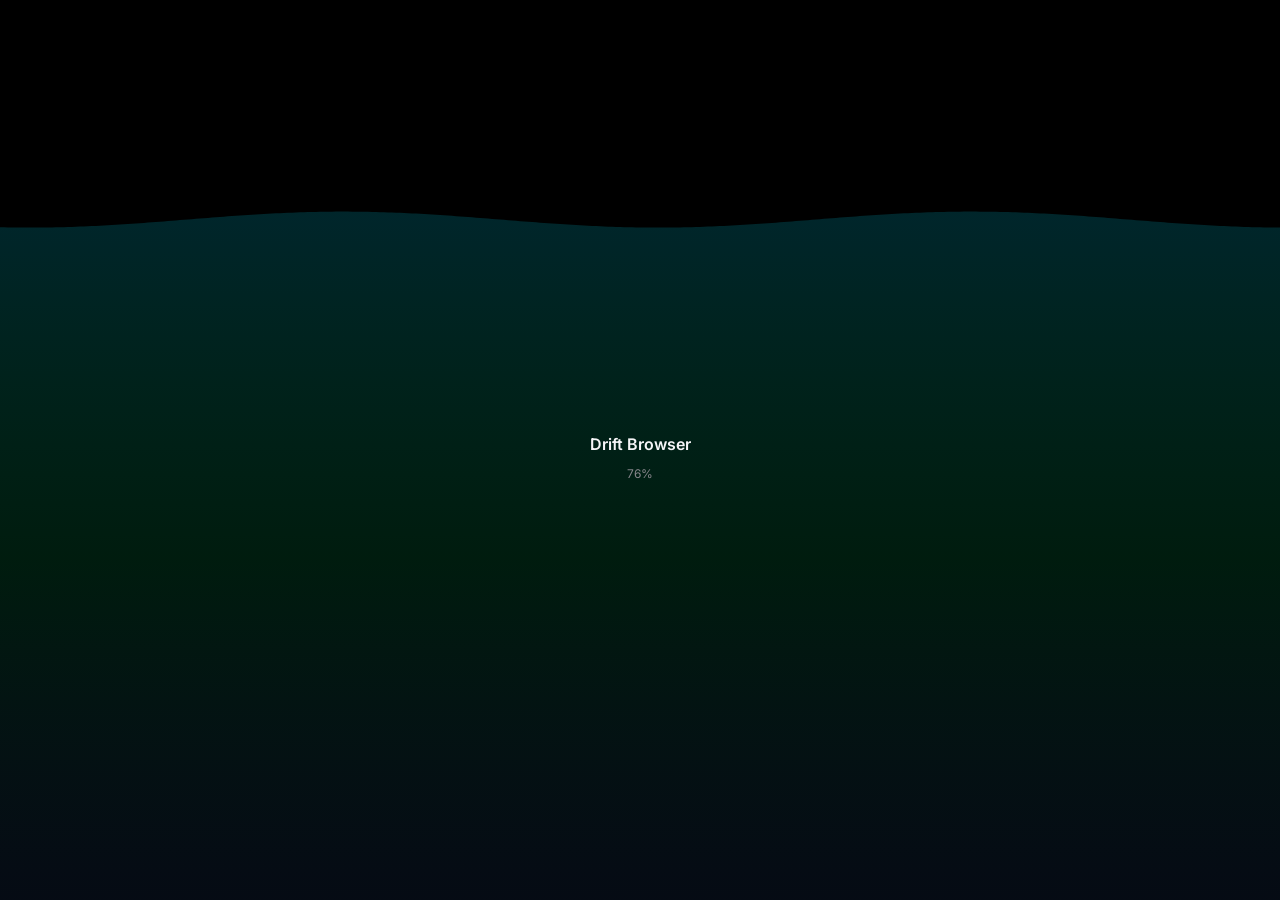
==== index.html @ d4afac28 "Add files via upload" ====
<!DOCTYPE html>
<html lang="zh-CN">
<head>
  <meta charset="UTF-8">
  <meta name="viewport" content="width=device-width, initial-scale=1.0">
  <title>Drift Browser - AI驱动的新一代桌面浏览器 | 内置AI智能助手Chat对话、自动翻译、智能填表、广告拦截器 | 云盘存储与插件系统 | 免费开源下载 | Windows x64 | Chromium内核 v130</title>
  <meta name="description" content="Drift Browser 是一款AI驱动的新一代桌面浏览器，专为Windows用户打造。内置AI Chat多模型智能对话、AI Agent自动化操作、网页自动总结翻译、智能表单填充、广告追踪器过滤。支持云盘文件存储、侧载插件扩展、标签分组管理、分屏浏览视图。基于Chromium 130内核，免费开源MIT协议，内存占用比传统浏览器降低30%。立即免费下载体验AI驱动的全新浏览方式。">
  <meta name="keywords" content="Drift Browser,AI浏览器,桌面浏览器,免费浏览器,开源浏览器,Chromium浏览器,AI助手,广告拦截,智能翻译,浏览器下载,Windows浏览器,AI Chat,浏览器插件">
  <meta name="author" content="Drift Browser">
  <meta name="robots" content="index, follow, max-snippet:-1, max-image-preview:large, max-video-preview:-1">
  <link rel="canonical" href="https://151shi23.github.io/ACE-.github.io/">
  <link rel="alternate" hreflang="zh-CN" href="https://151shi23.github.io/ACE-.github.io/">
  <link rel="alternate" hreflang="en" href="https://151shi23.github.io/ACE-.github.io/?lang=en">
  <link rel="alternate" hreflang="x-default" href="https://151shi23.github.io/ACE-.github.io/">
  <meta property="og:type" content="website">
  <meta property="og:title" content="Drift Browser - AI驱动的桌面浏览器">
  <meta property="og:description" content="内置AI对话、智能翻译、广告拦截、云盘、插件系统。免费开源，基于Chromium，为Windows打造。">
  <meta property="og:url" content="https://151shi23.github.io/ACE-.github.io/">
  <meta property="og:site_name" content="Drift Browser">
  <meta property="og:locale" content="zh_CN">
  <meta property="og:locale:alternate" content="en_US">
  <meta property="og:image" content="https://151shi23.github.io/ACE-.github.io/index.png">
  <meta property="og:image:width" content="1200">
  <meta property="og:image:height" content="630">
  <meta property="og:image:alt" content="Drift Browser - AI驱动的桌面浏览器">
  <meta name="twitter:card" content="summary_large_image">
  <meta name="twitter:title" content="Drift Browser - AI驱动的桌面浏览器">
  <meta name="twitter:description" content="内置AI对话、智能翻译、广告拦截、云盘、插件系统。免费开源，基于Chromium。">
  <meta name="twitter:image" content="https://151shi23.github.io/ACE-.github.io/index.png">
  <meta name="twitter:image:alt" content="Drift Browser - AI驱动的桌面浏览器">
  <link rel="preconnect" href="https://fonts.googleapis.com">
  <link rel="preconnect" href="https://fonts.gstatic.com" crossorigin>
  <link rel="dns-prefetch" href="https://fonts.googleapis.com">
  <link rel="dns-prefetch" href="https://fonts.gstatic.com">
  <link href="https://fonts.googleapis.com/css2?family=Cabinet+Grotesk:wght@400;500;600;700;800&family=Inter:wght@300;400;500;600;700&display=swap" rel="stylesheet">
  <link rel="stylesheet" href="style.css">
  <link rel="icon" href="data:image/svg+xml,<svg xmlns='http://www.w3.org/2000/svg' viewBox='0 0 32 32'><rect rx='8' width='32' height='32' fill='%2300BCD4'/><text x='7' y='23' font-size='18' font-weight='800' fill='%23000'>D</text></svg>">
  <script type="application/ld+json">
  {
    "@context": "https://schema.org",
    "@graph": [
      {
        "@type": "SoftwareApplication",
        "name": "Drift Browser",
        "operatingSystem": "Windows",
        "applicationCategory": "BrowserApplication",
        "description": "AI驱动的新一代桌面浏览器，内置AI对话、智能翻译、广告拦截、云盘、插件系统",
        "url": "https://151shi23.github.io/ACE-.github.io/",
        "offers": {
          "@type": "Offer",
          "price": "0",
          "priceCurrency": "CNY",
          "availability": "https://schema.org/InStock"
        },
        "aggregateRating": {
          "@type": "AggregateRating",
          "ratingValue": "4.8",
          "ratingCount": "120",
          "bestRating": "5",
          "worstRating": "1"
        },
        "softwareVersion": "2.33.0",
        "releaseNotes": "云盘系统全面重构、AI Agent浏览器自动化、插件SDK增强、性能优化内存降低30%",
        "featureList": ["AI Chat 多模型对话", "AI Agent 自动化操作", "智能翻译", "广告拦截", "云盘存储", "插件系统", "标签分组", "分屏视图", "性能优化"],
        "screenshot": "https://151shi23.github.io/ACE-.github.io/index.png",
        "license": "https://opensource.org/licenses/MIT"
      },
      {
        "@type": "Organization",
        "name": "Drift Browser",
        "url": "https://151shi23.github.io/ACE-.github.io/",
        "logo": "https://151shi23.github.io/ACE-.github.io/index.png",
        "sameAs": ["https://github.com/151shi23/drift-browser"]
      },
      {
        "@type": "WebSite",
        "name": "Drift Browser",
        "url": "https://151shi23.github.io/ACE-.github.io/",
        "inLanguage": ["zh-CN", "en"],
        "potentialAction": {
          "@type": "SearchAction",
          "target": "https://151shi23.github.io/ACE-.github.io/?q={search_term_string}",
          "query-input": "required name=search_term_string"
        }
      },
      {
        "@type": "BreadcrumbList",
        "itemListElement": [
          {"@type": "ListItem", "position": 1, "name": "首页", "item": "https://151shi23.github.io/ACE-.github.io/"},
          {"@type": "ListItem", "position": 2, "name": "特性", "item": "https://151shi23.github.io/ACE-.github.io/#features"},
          {"@type": "ListItem", "position": 3, "name": "AI功能", "item": "https://151shi23.github.io/ACE-.github.io/#ai"},
          {"@type": "ListItem", "position": 4, "name": "下载", "item": "https://151shi23.github.io/ACE-.github.io/#download"}
        ]
      }
    ]
  }
  </script>
</head>
<body>

  <div class="seo-content" aria-label="Drift Browser 详细介绍">
    <h1>Drift Browser - AI驱动的新一代桌面浏览器</h1>
    <p>Drift Browser 是一款基于Chromium内核开发的AI驱动桌面浏览器，专为Windows平台打造。它不仅仅是一个网页浏览工具，更是你数字世界的智能伙伴。Drift Browser 集成了32项AI功能，包括AI Chat多模型对话、AI Agent自动化操作、网页自动总结、实时智能翻译、智能表单填充、AI增强搜索、图片识别与OCR、文档分析、代码生成与解释、多轮网页对话、数学推理、购物助手、安全守护、文本增强、剪贴板智能管理、离线AI助手、页面结构分析、本地文档问答等。</p>
    <h2>为什么选择 Drift Browser</h2>
    <p>与传统浏览器不同，Drift Browser 将人工智能深度融入浏览体验的每一个环节。当你打开一个网页，AI可以自动总结页面要点；遇到外语内容，一键翻译成中文；填写表单时，AI自动识别并填充信息；搜索时，AI增强结果让你更快找到答案。所有这些功能都支持本地AI和云端AI双模式运行，数据完全存储在本地，保护你的隐私安全。</p>
    <h2>核心特性</h2>
    <h3>1. AI集成 - 智能对话与自动化</h3>
    <p>内置AI Chat支持多模型配置（GPT-4、Claude、Gemini、通义千问、文心一言等），可进行自然语言对话。AI Agent支持浏览器自动化操作，通过自然语言指令控制浏览器完成复杂任务。支持32种AI功能的统一调度与管理。</p>
    <h3>2. 插件系统 - 无限扩展可能</h3>
    <p>采用侧载插件架构（Sideloading），无需重新打包即可安装和管理浏览器插件。支持Chrome扩展兼容加载，提供完整的插件SDK开发接口。内置多款实用插件：English i18n语言切换、GitHub中文翻译、个性化主题定制等。</p>
    <h3>3. 云盘存储 - 文件随身携带</h3>
    <p>内置云存储系统，支持文件上传下载、在线预览、全局搜索。PDF文档在线阅读编辑（DocForge）、图片预览、Markdown笔记管理。文件同步速度快，支持断点续传和大文件传输。</p>
    <h3>4. 性能优化 - 极致流畅体验</h3>
    <p>自适应性能调节器根据硬件自动优化渲染策略。智能冻结后台标签页释放内存，内存占用比传统浏览器降低30%。基于Chromium 130最新内核，支持最新的Web标准和API。</p>
    <h3>5. 标签管理 - 多任务井然有序</h3>
    <p>标签分组功能按网站类型自动归类（社交、工作、娱乐、开发）。垂直标签栏节省水平空间。分屏视图同时查看两个页面。标签摘要显示每个页面的核心内容概要。</p>
    <h3>6. 广告拦截 - 清爽隐私保护</h3>
    <p>内置广告和追踪器过滤引擎，36条过滤规则覆盖主流广告网络。自定义规则支持用户添加过滤模式。白名单机制确保信任网站的正常展示。保护隐私的同时提升页面加载速度。</p>
    <h2>AI功能详解</h2>
    <h3>自动总结 Summarize</h3>
    <p>打开任意网页，AI自动提取文章要点生成摘要。支持长文档分段总结，一键获取核心信息。</p>
    <h3>自动填表 Auto Fill</h3>
    <p>智能识别表单字段，自动填充姓名、邮箱、地址等信息。支持多套身份资料切换。</p>
    <h3>自动翻译 Translate</h3>
    <p>实时翻译网页内容，支持中英日韩等多语言。双语对照模式保留原文便于对比学习。</p>
    <h3>自动搜索 AI Search</h3>
    <p>AI增强搜索引擎结果，语义理解查询意图，返回更精准的相关内容排序。</p>
    <h2>技术规格</h2>
    <ul>
      <li>当前版本：v2.33.0</li>
      <li>操作系统：Windows 10/11 x64</li>
      <li>浏览器内核：Chromium 130</li>
      <li>开源协议：MIT License</li>
      <li>安装包大小：约120MB</li>
      <li>提供版本：安装版(.exe) + 便携版(.zip)</li>
      <li>更新频率：每月迭代发布</li>
    </ul>
    <h2>下载 Drift Browser</h2>
    <p>Drift Browser 完全免费开源，无需注册即可下载使用。提供Windows安装版和便携版两种下载方式。安装版适合长期使用，便携版可在U盘中随身携带即插即用。所有版本均基于同一源码构建，功能完全一致。</p>
    <p>访问 GitHub 仓库 https://github.com/151shi23/drift-browser 获取最新版本下载链接、源代码、问题反馈和社区讨论。</p>
    <h2>更新日志</h2>
    <h3>v2.33.0 (2025年5月)</h3>
    <p>云盘系统全面重构，传输速度提升50%。新增AI Agent浏览器自动化功能。插件SDK增强，新增10个API接口。性能优化，内存占用降低30%。</p>
    <h3>v2.30.0 (2025年4月)</h3>
    <p>内置云盘功能正式上线。新增DocForge文档编辑器，支持PDF和Markdown编辑。深色/浅色主题UI优化。</p>
    <h3>v2.25.0 (2025年3月)</h3>
    <p>AI Chat新增多模型切换支持。新增Chrome扩展加载功能。标签分组和分屏视图功能上线。</p>
    <h3>v2.20.0 (2025年2月)</h3>
    <p>侧载插件系统正式发布。内置广告拦截器上线。自动更新功能启用。</p>
  </div>

  <div id="loader" aria-hidden="true">
    <canvas id="loadCanvas"></canvas>
  </div>

  <header role="banner">
    <nav id="tabBar" class="glass-frame" data-gloss role="navigation" aria-label="页面导航">
      <div id="tabStrip"></div>
    </nav>
    <div id="addressBar" class="glass-frame" data-gloss role="navigation" aria-label="地址栏">
      <svg class="addr-lock" width="14" height="14" viewBox="0 0 24 24" fill="none" stroke="currentColor" stroke-width="2" aria-hidden="true"><rect x="3" y="11" width="18" height="11" rx="2"/><path d="M7 11V7a5 5 0 0110 0v4"/></svg>
      <span id="addrUrl">drift://home</span>
      <button id="langToggle" data-i18n="lang.toggle" aria-label="切换语言">EN</button>
    </div>
  </header>

  <main id="pageContainer">

    <section class="page page-hero dark-page active" id="home" data-index="0" data-url="drift://home" aria-label="首页">
      <canvas id="inkCanvas" aria-hidden="true"></canvas>
      <div class="hero-content">
        <h1 class="hero-title" data-tilt><span class="hero-title-vis">DRIFT</span><span class="hero-title-seo">Drift Browser - AI驱动的新一代桌面浏览器</span></h1>
        <p class="hero-subtitle" data-i18n="hero.subtitle">AI 驱动的新一代桌面浏览器</p>
        <div class="hero-actions">
          <a href="https://github.com/151shi23/drift-browser/releases" class="btn-primary hover-lift hover-glow" data-tilt data-i18n="hero.download" rel="noopener" title="下载Drift浏览器安装包">下载 Drift</a>
          <a href="https://github.com/151shi23/drift-browser" class="btn-ghost hover-lift" data-i18n="hero.github" rel="noopener noreferrer" title="Drift Browser GitHub仓库">GitHub</a>
        </div>
      </div>
    </section>

    <section class="page page-poster dark-page" id="poster" data-index="1" data-url="drift://poster" aria-label="产品介绍">
      <div class="poster-layout">
        <div class="poster-frame glass-frame" data-gloss data-tilt>
          <img id="posterImg" src="index.png" alt="Drift Browser 产品展示 - AI驱动的新一代桌面浏览器界面" width="600" height="400" onerror="this.style.display='none';document.getElementById('posterPlaceholder').style.display='flex'">
          <div id="posterPlaceholder" class="poster-placeholder">
            <svg width="48" height="48" viewBox="0 0 24 24" fill="none" stroke="currentColor" stroke-width="1" aria-hidden="true"><rect x="3" y="3" width="18" height="18" rx="2"/><circle cx="8.5" cy="8.5" r="1.5"/><path d="M21 15l-5-5L5 21"/></svg>
            <span data-i18n="poster.placeholder"></span>
          </div>
        </div>
        <div class="poster-text">
          <h2 data-i18n="poster.title">重新定义浏览</h2>
          <p data-i18n="poster.desc">Drift 不仅仅是一个浏览器，它是你数字世界的智能伙伴。</p>
        </div>
      </div>
    </section>

    <section class="page page-features light-page" id="features" data-index="2" data-url="drift://features" aria-label="浏览器特性">
      <div class="feature-carousel" id="featureCarousel">

        <div class="feature-slide layout-a" data-feature="ai">
          <div class="feature-demo" id="demoAI" data-tilt>
            <div class="demo-screen hover-sheen">
              <div class="demo-chat">
                <div class="demo-msg demo-user" data-i18n="demo.ai.q">总结这个页面的要点</div>
                <div class="demo-msg demo-ai" id="demoAiReply"></div>
              </div>
              <input class="demo-input" data-i18n-placeholder="demo.ai.input" placeholder="试试输入问题..." id="demoAiInput">
            </div>
          </div>
          <div class="feature-info">
            <span class="feature-num">01</span>
            <h3 data-i18n="features.ai.title">AI 集成</h3>
            <p data-i18n="features.ai.desc">内置 AI Chat 与 AI Agent，支持多模型配置，智能对话与自动化操作</p>
          </div>
        </div>

        <div class="feature-slide layout-b" data-feature="plugin">
          <div class="feature-demo" id="demoPlugin" data-tilt>
            <div class="demo-screen hover-sheen">
              <div class="demo-drag-area">
                <div class="demo-drag-item" draggable="true" data-i18n="demo.plugin.item">🌐 English i18n</div>
                <div class="demo-drag-item" draggable="true" data-i18n="demo.plugin.item2">🎨 个性化定制</div>
                <div class="demo-drop-zone" data-i18n="demo.plugin.drop">拖拽到此处安装</div>
              </div>
            </div>
          </div>
          <div class="feature-info">
            <span class="feature-num">02</span>
            <h3 data-i18n="features.plugin.title">插件系统</h3>
            <p data-i18n="features.plugin.desc">侧载插件架构，无需重新打包即可扩展浏览器功能</p>
          </div>
        </div>

        <div class="feature-slide layout-c" data-feature="cloud">
          <div class="feature-demo" id="demoCloud" data-tilt>
            <div class="demo-screen hover-sheen">
              <div class="demo-file-list">
                <div class="demo-file"><span>📄</span> report.pdf <span class="demo-progress" style="width:80%"></span></div>
                <div class="demo-file"><span>🖼️</span> photo.png <span class="demo-progress" style="width:45%"></span></div>
                <div class="demo-file"><span>📝</span> notes.md <span class="demo-progress done"></span></div>
              </div>
            </div>
          </div>
          <div class="feature-info">
            <span class="feature-num">03</span>
            <h3 data-i18n="features.cloud.title">云盘</h3>
            <p data-i18n="features.cloud.desc">内置云存储，文件上传下载、在线预览、全局搜索</p>
          </div>
        </div>

        <div class="feature-slide layout-d" data-feature="perf">
          <div class="feature-demo" id="demoPerf" data-tilt>
            <div class="demo-screen hover-sheen">
              <canvas id="perfChart" width="280" height="160"></canvas>
            </div>
          </div>
          <div class="feature-info">
            <span class="feature-num">04</span>
            <h3 data-i18n="features.perf.title">性能优化</h3>
            <p data-i18n="features.perf.desc">自适应性能调节器，智能冻结后台标签页，内存占用更少</p>
          </div>
        </div>

        <div class="feature-slide layout-e" data-feature="tabs">
          <div class="feature-demo" id="demoTabs" data-tilt>
            <div class="demo-screen hover-sheen">
              <div class="demo-tab-bar" id="demoTabBar">
                <div class="demo-tab" draggable="true">首页</div>
                <div class="demo-tab" draggable="true">GitHub</div>
                <div class="demo-tab" draggable="true">文档</div>
                <div class="demo-tab active" draggable="true">Drift</div>
              </div>
            </div>
          </div>
          <div class="feature-info">
            <span class="feature-num">05</span>
            <h3 data-i18n="features.tabs.title">标签管理</h3>
            <p data-i18n="features.tabs.desc">标签分组、垂直标签栏、分屏视图，多标签井然有序</p>
          </div>
        </div>

        <div class="feature-slide layout-f" data-feature="adblock">
          <div class="feature-demo" id="demoAdblock" data-tilt>
            <div class="demo-screen hover-sheen">
              <div class="demo-webpage" id="demoWebpage">
                <div class="demo-ad">📢 广告</div>
                <div class="demo-content-line"></div>
                <div class="demo-ad">📢 赞助</div>
                <div class="demo-content-line short"></div>
                <div class="demo-ad">📢 推广</div>
                <div class="demo-content-line"></div>
              </div>
            </div>
          </div>
          <div class="feature-info">
            <span class="feature-num">06</span>
            <h3 data-i18n="features.adblock.title">广告拦截</h3>
            <p data-i18n="features.adblock.desc">内置广告和追踪器过滤，清爽浏览，隐私保护</p>
          </div>
        </div>
      </div>
      <div class="feature-nav">
        <button class="feat-prev hover-lift" id="featPrev" data-tilt>
          <svg width="20" height="20" viewBox="0 0 24 24" fill="none" stroke="currentColor" stroke-width="2"><polyline points="15 18 9 12 15 6"/></svg>
        </button>
        <div class="feat-dots" id="featDots"></div>
        <button class="feat-next hover-lift" id="featNext" data-tilt>
          <svg width="20" height="20" viewBox="0 0 24 24" fill="none" stroke="currentColor" stroke-width="2"><polyline points="9 6 15 12 9 18"/></svg>
        </button>
      </div>
    </section>

    <section class="page page-ai dark-page" id="ai" data-index="3" data-url="drift://ai" aria-label="AI功能展示">
      <canvas id="neuralCanvas" aria-hidden="true"></canvas>
      <div class="page-inner">
        <h2 class="section-title" data-i18n="ai.title">AI 驱动</h2>
        <p class="section-desc" data-i18n="ai.desc">不只是浏览器，更是你的智能助手</p>
        <div class="ai-browser-demo" id="aiBrowserDemo">
          <div class="ai-browser-frame glass-frame" data-gloss data-tilt>
            <div class="ai-browser-bar">
              <div class="ai-browser-dots">
                <span class="dot red"></span>
                <span class="dot yellow"></span>
                <span class="dot green"></span>
              </div>
              <div class="ai-browser-url" id="aiBrowserUrl">drift://ai-demo</div>
              <div class="ai-browser-badge" id="aiBadge">AI</div>
            </div>
            <div class="ai-browser-content" id="aiBrowserContent">
              <div class="ai-scene" data-scene="summarize">
                <div class="ai-scene-page">
                  <div class="ai-page-title">The Future of Web Browsing</div>
                  <div class="ai-page-line"></div>
                  <div class="ai-page-line short"></div>
                  <div class="ai-page-line"></div>
                  <div class="ai-page-line short"></div>
                  <div class="ai-page-line"></div>
                </div>
                <div class="ai-scene-overlay" id="aiSummarizeOverlay">
                  <div class="ai-overlay-icon">✨</div>
                  <div class="ai-overlay-text" id="aiSummarizeText"></div>
                </div>
              </div>
              <div class="ai-scene" data-scene="fill">
                <div class="ai-scene-form">
                  <div class="ai-form-row"><label>Name</label><div class="ai-form-input" id="aiFillName"></div></div>
                  <div class="ai-form-row"><label>Email</label><div class="ai-form-input" id="aiFillEmail"></div></div>
                  <div class="ai-form-row"><label>Phone</label><div class="ai-form-input" id="aiFillPhone"></div></div>
                  <div class="ai-form-row"><label>Address</label><div class="ai-form-input" id="aiFillAddr"></div></div>
                </div>
              </div>
              <div class="ai-scene" data-scene="search">
                <div class="ai-search-bar">
                  <svg width="14" height="14" viewBox="0 0 24 24" fill="none" stroke="currentColor" stroke-width="2"><circle cx="11" cy="11" r="8"/><line x1="21" y1="21" x2="16.65" y2="16.65"/></svg>
                  <span id="aiSearchText"></span>
                  <span class="ai-search-cursor">|</span>
                </div>
                <div class="ai-search-results" id="aiSearchResults"></div>
              </div>
              <div class="ai-scene" data-scene="translate">
                <div class="ai-translate-pane">
                  <div class="ai-translate-original">
                    <div class="ai-translate-line en">The quick brown fox jumps over the lazy dog.</div>
                    <div class="ai-translate-line en">Artificial intelligence is transforming how we browse the web.</div>
                    <div class="ai-translate-line en">Drift Browser brings AI directly into your workflow.</div>
                  </div>
                  <div class="ai-translate-translated" id="aiTranslateResult">
                  </div>
                </div>
              </div>
            </div>
          </div>
          <div class="ai-scene-nav">
            <button class="ai-scene-btn active hover-lift" data-scene="summarize" data-tilt>
              <span class="ai-scene-icon">📝</span>
              <span data-i18n="ai.summarize">自动总结</span>
            </button>
            <button class="ai-scene-btn hover-lift" data-scene="fill" data-tilt>
              <span class="ai-scene-icon">📋</span>
              <span data-i18n="ai.fill">自动填表</span>
            </button>
            <button class="ai-scene-btn hover-lift" data-scene="search" data-tilt>
              <span class="ai-scene-icon">🔍</span>
              <span data-i18n="ai.search">自动搜索</span>
            </button>
            <button class="ai-scene-btn hover-lift" data-scene="translate" data-tilt>
              <span class="ai-scene-icon">🌐</span>
              <span data-i18n="ai.translate">自动翻译</span>
            </button>
          </div>
        </div>
      </div>
    </section>

    <section class="page page-plugins light-page" id="plugins" data-index="4" data-url="drift://plugins" aria-label="插件系统">
      <div class="plugins-showcase" id="pluginsShowcase">
        <div class="plugin-card active" data-plugin="i18n">
          <div class="pc-visual">
            <div class="pc-icon-wrap" style="background:linear-gradient(135deg,#00BCD4,#0097A7)" data-tilt>
              <svg viewBox="0 0 24 24" fill="none" stroke="#fff" stroke-width="1.5" width="80" height="80"><circle cx="12" cy="12" r="10"/><path d="M2 12h20"/><path d="M12 2a15.3 15.3 0 014 10 15.3 15.3 0 01-4 10 15.3 15.3 0 01-4-10 15.3 15.3 0 014-10z"/></svg>
            </div>
          </div>
          <div class="pc-info">
            <span class="pc-label" data-i18n="plugins.label.plugin">插件</span>
            <h3 data-i18n="plugins.i18n.title">English i18n</h3>
            <p data-i18n="plugins.i18n.desc">一键切换浏览器界面为英文，完整的语言包覆盖</p>
            <pre class="ps-code"><code>sdk.i18n.register('en', translations);</code></pre>
          </div>
        </div>
        <div class="plugin-card" data-plugin="github">
          <div class="pc-visual">
            <div class="pc-icon-wrap" style="background:linear-gradient(135deg,#00E676,#00C853)" data-tilt>
              <svg viewBox="0 0 24 24" fill="none" stroke="#fff" stroke-width="1.5" width="80" height="80"><path d="M9 19c-5 1.5-5-2.5-7-3m14 6v-3.87a3.37 3.37 0 00-.94-2.61c3.14-.35 6.44-1.54 6.44-7A5.44 5.44 0 0020 4.77 5.07 5.07 0 0019.91 1S18.73.65 16 2.48a13.38 13.38 0 00-7 0C6.27.65 5.09 1 5.09 1A5.07 5.07 0 005 4.77a5.44 5.44 0 00-1.5 3.78c0 5.42 3.3 6.61 6.44 7A3.37 3.37 0 009 18.13V22"/></svg>
            </div>
          </div>
          <div class="pc-info">
            <span class="pc-label" data-i18n="plugins.label.plugin">插件</span>
            <h3 data-i18n="plugins.github.title">GitHub 中文翻译</h3>
            <p data-i18n="plugins.github.desc">自动翻译 GitHub 页面 UI 文本和状态标签</p>
            <pre class="ps-code"><code>sdk.webview.onPageLoad(function(url, wv) {
  wv.executeJavaScript(translateCode);
});</code></pre>
          </div>
        </div>
        <div class="plugin-card" data-plugin="custom">
          <div class="pc-visual">
            <div class="pc-icon-wrap" style="background:linear-gradient(135deg,#448AFF,#2962FF)" data-tilt>
              <svg viewBox="0 0 24 24" fill="none" stroke="#fff" stroke-width="1.5" width="80" height="80"><path d="M12 2L2 7l10 5 10-5-10-5z"/><path d="M2 17l10 5 10-5"/><path d="M2 12l10 5 10-5"/></svg>
            </div>
          </div>
          <div class="pc-info">
            <span class="pc-label" data-i18n="plugins.label.plugin">插件</span>
            <h3 data-i18n="plugins.custom.title">个性化定制</h3>
            <p data-i18n="plugins.custom.desc">自定义背景、颜色、布局、CSS，5 个预设主题</p>
            <pre class="ps-code"><code>await sdk.storage.set('theme', 'midnight');</code></pre>
          </div>
        </div>
      </div>
      <div class="plugins-nav">
        <button class="plug-prev hover-lift" id="plugPrev" data-tilt>
          <svg width="20" height="20" viewBox="0 0 24 24" fill="none" stroke="currentColor" stroke-width="2"><polyline points="15 18 9 12 15 6"/></svg>
        </button>
        <div class="plug-dots" id="plugDots"></div>
        <button class="plug-next hover-lift" id="plugNext" data-tilt>
          <svg width="20" height="20" viewBox="0 0 24 24" fill="none" stroke="currentColor" stroke-width="2"><polyline points="9 6 15 12 9 18"/></svg>
        </button>
      </div>
    </section>

    <section class="page page-download dark-page" id="download" data-index="5" data-url="drift://download" aria-label="下载Drift浏览器">
      <canvas id="downloadCanvas" aria-hidden="true"></canvas>
      <div class="page-inner download-inner">
        <div class="download-hero-text">
          <h2 class="download-title" data-i18n="download.title">获取 Drift</h2>
          <p class="download-subtitle" data-i18n="download.desc">免费 · 开源 · 为 Windows 而生</p>
        </div>
        <div class="download-action">
          <a href="https://github.com/151shi23/drift-browser/releases" class="download-btn hover-lift hover-glow" data-tilt data-i18n="download.btn" rel="noopener" title="免费下载Drift浏览器">下载 Drift</a>
        </div>
        <div class="download-links">
          <a href="https://github.com/151shi23/drift-browser/releases" class="dl-link hover-lift" data-i18n="download.installer" rel="noopener" title="下载Drift浏览器安装版">安装版</a>
          <a href="https://github.com/151shi23/drift-browser/releases" class="dl-link hover-lift" data-i18n="download.portable" rel="noopener" title="下载Drift浏览器便携版">便携版</a>
        </div>
        <div class="download-meta">
          <span>v2.33.0</span>
          <span>Windows x64</span>
          <span>MIT</span>
          <span>Chromium 130</span>
        </div>
      </div>
    </section>

    <section class="page page-changelog light-page" id="changelog" data-index="6" data-url="drift://changelog" aria-label="更新日志">
      <div class="page-inner">
        <h2 class="section-title" data-i18n="changelog.title">更新日志</h2>
        <div class="changelog-list" id="changelogList">
          <div class="changelog-item" data-version="2.33">
            <div class="cl-version">
              <span class="cl-num">2.33</span>
              <span class="cl-date">2025-05</span>
            </div>
            <div class="cl-features">
              <div class="cl-feature"><span class="cl-dot"></span><span data-i18n="changelog.v233.1">云盘系统全面重构</span></div>
              <div class="cl-feature"><span class="cl-dot"></span><span data-i18n="changelog.v233.2">AI Agent 浏览器自动化</span></div>
              <div class="cl-feature"><span class="cl-dot"></span><span data-i18n="changelog.v233.3">插件 SDK 增强</span></div>
              <div class="cl-feature"><span class="cl-dot"></span><span data-i18n="changelog.v233.4">性能优化，内存降低 30%</span></div>
            </div>
          </div>
          <div class="changelog-item" data-version="2.30">
            <div class="cl-version">
              <span class="cl-num">2.30</span>
              <span class="cl-date">2025-04</span>
            </div>
            <div class="cl-features">
              <div class="cl-feature"><span class="cl-dot"></span><span data-i18n="changelog.v230.1">内置云盘功能上线</span></div>
              <div class="cl-feature"><span class="cl-dot"></span><span data-i18n="changelog.v230.2">DocForge 文档编辑器</span></div>
              <div class="cl-feature"><span class="cl-dot"></span><span data-i18n="changelog.v230.3">深色/浅色主题优化</span></div>
            </div>
          </div>
          <div class="changelog-item" data-version="2.25">
            <div class="cl-version">
              <span class="cl-num">2.25</span>
              <span class="cl-date">2025-03</span>
            </div>
            <div class="cl-features">
              <div class="cl-feature"><span class="cl-dot"></span><span data-i18n="changelog.v225.1">AI Chat 多模型支持</span></div>
              <div class="cl-feature"><span class="cl-dot"></span><span data-i18n="changelog.v225.2">Chrome 扩展加载</span></div>
              <div class="cl-feature"><span class="cl-dot"></span><span data-i18n="changelog.v225.3">标签分组和分屏视图</span></div>
            </div>
          </div>
          <div class="changelog-item" data-version="2.20">
            <div class="cl-version">
              <span class="cl-num">2.20</span>
              <span class="cl-date">2025-02</span>
            </div>
            <div class="cl-features">
              <div class="cl-feature"><span class="cl-dot"></span><span data-i18n="changelog.v220.1">侧载插件系统上线</span></div>
              <div class="cl-feature"><span class="cl-dot"></span><span data-i18n="changelog.v220.2">广告拦截内置</span></div>
              <div class="cl-feature"><span class="cl-dot"></span><span data-i18n="changelog.v220.3">自动更新功能</span></div>
            </div>
          </div>
        </div>
      </div>
    </section>

  </main>

  <footer role="contentinfo" class="site-footer" aria-label="网站信息">
    <div class="footer-inner">
      <nav class="footer-links" aria-label="底部导航">
        <a href="#home" data-i18n="footer.home">首页</a>
        <a href="#features" data-i18n="footer.features">特性</a>
        <a href="#ai" data-i18n="footer.ai">AI</a>
        <a href="#download" data-i18n="footer.download">下载</a>
        <a href="https://github.com/151shi23/drift-browser" rel="noopener noreferrer" target="_blank">GitHub</a>
      </nav>
      <p class="footer-copy">&copy; 2024-2025 Drift Browser. MIT License. Built with Chromium.</p>
    </div>
  </footer>

  <div id="contextMenu" class="ctx-menu hidden glass-frame" data-gloss role="menu" aria-label="右键菜单">
    <button class="ctx-item hover-lift" data-action="refresh" role="menuitem">
      <span data-i18n="ctx.refresh">刷新</span>
    </button>
    <button class="ctx-item hover-lift" data-action="pin" role="menuitem">
      <span data-i18n="ctx.pin">固定标签</span>
    </button>
    <button class="ctx-item hover-lift" data-action="close" role="menuitem">
      <span data-i18n="ctx.close">关闭标签</span>
    </button>
    <div class="ctx-sep" role="separator"></div>
    <button class="ctx-item hover-lift" data-action="newtab" role="menuitem">
      <span data-i18n="ctx.newtab">新标签打开</span>
    </button>
  </div>

  <div id="rippleEffect" class="ripple-effect" aria-hidden="true"></div>
  <div id="transitionLayer" aria-hidden="true"></div>

  <noscript>
    <div style="padding:40px;max-width:800px;margin:0 auto;font-family:Inter,sans-serif;color:#1D1D1F;">
      <h1>Drift Browser - AI驱动的桌面浏览器</h1>
      <p>Drift Browser 是一款AI驱动的新一代桌面浏览器，内置AI对话、智能翻译、广告拦截、云盘、插件系统。免费开源，基于Chromium，为Windows打造。</p>
      <h2>核心特性</h2>
      <ul>
        <li><strong>AI集成</strong> - 内置AI Chat与AI Agent，支持多模型配置，智能对话与自动化操作</li>
        <li><strong>插件系统</strong> - 侧载插件架构，无需重新打包即可扩展浏览器功能</li>
        <li><strong>云盘</strong> - 内置云存储，文件上传下载、在线预览、全局搜索</li>
        <li><strong>性能优化</strong> - 自适应性能调节器，智能冻结后台标签页，内存占用更少</li>
        <li><strong>标签管理</strong> - 标签分组、垂直标签栏、分屏视图，多标签井然有序</li>
        <li><strong>广告拦截</strong> - 内置广告和追踪器过滤，清爽浏览，隐私保护</li>
      </ul>
      <h2>AI功能</h2>
      <ul>
        <li>自动总结 - AI自动提取网页要点</li>
        <li>自动填表 - 智能识别并填充表单</li>
        <li>自动搜索 - AI增强搜索体验</li>
        <li>自动翻译 - 实时智能翻译网页内容</li>
      </ul>
      <h2>下载</h2>
      <p>免费 · 开源 · 为Windows而生</p>
      <p>版本 v2.33.0 | Windows x64 | MIT协议 | Chromium 130</p>
      <p><a href="https://github.com/151shi23/drift-browser/releases">下载Drift浏览器</a> | <a href="https://github.com/151shi23/drift-browser">GitHub仓库</a></p>
      <h2>更新日志</h2>
      <h3>v2.33 (2025-05)</h3>
      <ul>
        <li>云盘系统全面重构</li>
        <li>AI Agent 浏览器自动化</li>
        <li>插件 SDK 增强</li>
        <li>性能优化，内存降低 30%</li>
      </ul>
      <h3>v2.30 (2025-04)</h3>
      <ul>
        <li>内置云盘功能上线</li>
        <li>DocForge 文档编辑器</li>
        <li>深色/浅色主题优化</li>
      </ul>
      <h3>v2.25 (2025-03)</h3>
      <ul>
        <li>AI Chat 多模型支持</li>
        <li>Chrome 扩展加载</li>
        <li>标签分组和分屏视图</li>
      </ul>
    </div>
  </noscript>

  <script src="audio.js"></script>
  <script src="app.js"></script>
</body>
</html>
---- style.css ----
:root {
  --gradient-start: #00E676;
  --gradient-mid: #00BCD4;
  --gradient-end: #448AFF;
  --accent: #00BCD4;
  --accent2: #00E676;
  --light-bg: #FAFBFC;
  --light-surface: #FFFFFF;
  --light-text: #1D1D1F;
  --light-text2: #6E6E73;
  --dark-bg: #000000;
  --dark-surface: #1C1C1E;
  --dark-text: #F5F5F7;
  --dark-text2: #86868B;
  --glass-bg: rgba(255,255,255,0.06);
  --glass-border: rgba(255,255,255,0.18);
  --glass-blur: 28px;
  --font-display: 'Cabinet Grotesk', 'Inter', -apple-system, sans-serif;
  --font-body: 'Inter', -apple-system, 'PingFang SC', 'Microsoft YaHei', sans-serif;
  --font-mono: 'SF Mono', 'Fira Code', 'Consolas', monospace;
  --ease: cubic-bezier(0.16, 1, 0.3, 1);
  --ease-out: cubic-bezier(0.33, 1, 0.68, 1);
  --ease-elastic: cubic-bezier(0.34, 1.56, 0.64, 1);
  --gloss-x: 50%;
  --gloss-y: 50%;
}

* { margin: 0; padding: 0; box-sizing: border-box; }

body {
  font-family: var(--font-body);
  overflow: hidden;
  height: 100vh;
  width: 100vw;
  -webkit-font-smoothing: antialiased;
  -moz-osx-font-smoothing: grayscale;
  background: var(--dark-bg);
  color: var(--dark-text);
}

a { color: inherit; text-decoration: none; }
.hidden { display: none !important; }

@keyframes gradientShift {
  0% { background-position: 0% 50%; }
  50% { background-position: 100% 50%; }
  100% { background-position: 0% 50%; }
}

#loader {
  position: fixed;
  inset: 0;
  z-index: 9999;
  background: var(--dark-bg);
  display: flex;
  align-items: center;
  justify-content: center;
  transition: opacity 1s var(--ease);
}

#loader.done { opacity: 0; pointer-events: none; }

#loadCanvas {
  position: absolute;
  inset: 0;
  width: 100%;
  height: 100%;
}

.glass-frame {
  background: var(--glass-bg);
  backdrop-filter: blur(var(--glass-blur)) saturate(180%);
  -webkit-backdrop-filter: blur(var(--glass-blur)) saturate(180%);
  border: 1px solid var(--glass-border);
  border-radius: 16px;
  position: relative;
  overflow: hidden;
}

.glass-frame::before {
  content: '';
  position: absolute;
  inset: 0;
  background: linear-gradient(135deg, rgba(255,255,255,0.12) 0%, transparent 50%, rgba(255,255,255,0.04) 100%);
  pointer-events: none;
  z-index: 1;
}

.glass-frame::after {
  content: '';
  position: absolute;
  inset: 0;
  background: radial-gradient(circle 200px at var(--gloss-x) var(--gloss-y), rgba(0,188,212,0.08), rgba(0,230,118,0.05), rgba(68,138,255,0.06), transparent 70%);
  pointer-events: none;
  z-index: 2;
  opacity: 0;
  transition: opacity 0.4s var(--ease);
}

[data-gloss]:hover::after {
  opacity: 1;
}

.hover-lift {
  transition: transform 0.4s var(--ease-elastic), box-shadow 0.4s var(--ease);
}

.hover-lift:hover {
  transform: scale(1.03) translateY(-2px);
  box-shadow: 0 8px 32px rgba(0,188,212,0.15), 0 2px 8px rgba(0,0,0,0.1);
}

.hover-glow {
  transition: transform 0.4s var(--ease-elastic), box-shadow 0.4s var(--ease);
}

.hover-glow:hover {
  box-shadow: 0 0 30px rgba(0,188,212,0.25), 0 0 60px rgba(0,230,118,0.1);
}

.hover-sheen {
  position: relative;
  overflow: hidden;
}

.hover-sheen::after {
  content: '';
  position: absolute;
  top: 0;
  left: -100%;
  width: 60%;
  height: 100%;
  background: linear-gradient(90deg, transparent, rgba(255,255,255,0.15), transparent);
  transition: left 0.6s var(--ease);
  pointer-events: none;
  z-index: 10;
}

.hover-sheen:hover::after {
  left: 120%;
}

[data-tilt] {
  transform-style: preserve-3d;
  transition: transform 0.2s ease-out;
}

#tabBar {
  height: 42px;
  display: flex;
  align-items: center;
  padding: 0 20px;
  border-bottom: 1px solid rgba(255,255,255,0.04);
  position: relative;
  z-index: 100;
  border-radius: 0;
}

#tabStrip {
  display: flex;
  gap: 28px;
  flex: 1;
}

.tab-item {
  font-family: var(--font-body);
  font-size: 12px;
  font-weight: 400;
  color: var(--dark-text2);
  background: none;
  border: none;
  cursor: pointer;
  padding: 10px 0;
  position: relative;
  transition: color 0.3s var(--ease);
  letter-spacing: 0.03em;
}

.tab-item:hover { color: var(--dark-text); }

.tab-item.active {
  color: var(--dark-text);
  font-weight: 500;
}

.tab-item.active::after {
  content: '';
  position: absolute;
  bottom: 0;
  left: 0;
  right: 0;
  height: 1.5px;
  background: linear-gradient(90deg, var(--accent), var(--accent2));
  border-radius: 1px;
}

#addressBar {
  height: 38px;
  display: flex;
  align-items: center;
  gap: 8px;
  padding: 0 16px;
  position: relative;
  z-index: 100;
  margin: 4px 12px 0;
  border-radius: 10px;
}

.addr-lock {
  color: var(--accent2);
  flex-shrink: 0;
  width: 12px;
  height: 12px;
}

#addrUrl {
  font-size: 11px;
  color: var(--dark-text2);
  font-family: var(--font-mono);
  letter-spacing: 0.02em;
  flex: 1;
}

#langToggle {
  background: rgba(255,255,255,0.05);
  border: 1px solid rgba(255,255,255,0.1);
  color: var(--dark-text2);
  font-size: 10px;
  font-weight: 600;
  letter-spacing: 0.1em;
  padding: 3px 10px;
  border-radius: 6px;
  cursor: pointer;
  transition: all 0.3s var(--ease);
  font-family: var(--font-body);
}

#langToggle:hover {
  background: rgba(0,188,212,0.12);
  border-color: rgba(0,188,212,0.25);
  color: var(--accent);
}

#pageContainer {
  position: relative;
  height: calc(100vh - 84px);
  overflow: hidden;
}

.page {
  position: absolute;
  inset: 0;
  opacity: 0;
  visibility: hidden;
  will-change: transform, opacity, filter, clip-path;
  overflow: hidden;
}

.page.active {
  opacity: 1;
  visibility: visible;
}

.page canvas {
  position: absolute;
  inset: 0;
  width: 100%;
  height: 100%;
  z-index: 0;
  pointer-events: none;
}

.page-inner {
  position: relative;
  z-index: 2;
  max-width: 1100px;
  margin: 0 auto;
  padding: 72px 56px;
  height: 100%;
}

.dark-page { background: var(--dark-bg); color: var(--dark-text); }
.light-page { background: var(--light-bg); color: var(--light-text); }

.section-title {
  font-family: var(--font-display);
  font-size: 64px;
  font-weight: 700;
  letter-spacing: -0.04em;
  margin-bottom: 12px;
  line-height: 1.05;
}

.dark-page .section-title {
  background: linear-gradient(135deg, var(--dark-text) 30%, var(--accent));
  -webkit-background-clip: text;
  -webkit-text-fill-color: transparent;
  background-clip: text;
}

.light-page .section-title {
  background: linear-gradient(135deg, var(--light-text) 30%, var(--accent));
  -webkit-background-clip: text;
  -webkit-text-fill-color: transparent;
  background-clip: text;
}

.section-desc {
  font-size: 18px;
  font-weight: 300;
  letter-spacing: 0.01em;
  margin-bottom: 48px;
}

.dark-page .section-desc { color: var(--dark-text2); }
.light-page .section-desc { color: var(--light-text2); }

.page-hero { display: flex; align-items: center; justify-content: center; }

.hero-content {
  position: relative;
  z-index: 2;
  text-align: left;
  max-width: 640px;
  padding-left: 8%;
}

.hero-title {
  font-family: var(--font-display);
  font-size: clamp(90px, 15vw, 180px);
  font-weight: 700;
  letter-spacing: -0.03em;
  line-height: 0.88;
  background: linear-gradient(135deg, #FFFFFF 15%, var(--accent) 55%, var(--accent2));
  -webkit-background-clip: text;
  -webkit-text-fill-color: transparent;
  background-clip: text;
  margin-bottom: 20px;
}

.hero-title-seo {
  position: absolute;
  width: 1px;
  height: 1px;
  padding: 0;
  margin: -1px;
  overflow: hidden;
  clip: rect(0, 0, 0, 0);
  white-space: nowrap;
  border: 0;
}

.seo-content {
  position: absolute;
  width: 1px;
  height: 1px;
  padding: 0;
  margin: -1px;
  overflow: hidden;
  clip: rect(0, 0, 0, 0);
  white-space: normal;
  border: 0;
}

.hero-subtitle {
  font-size: 22px;
  font-weight: 300;
  color: var(--dark-text2);
  letter-spacing: 0.02em;
  margin-bottom: 40px;
  line-height: 1.5;
}

.hero-actions {
  display: flex;
  gap: 16px;
}

.btn-primary {
  display: inline-flex;
  align-items: center;
  padding: 16px 36px;
  background: linear-gradient(135deg, var(--accent), var(--accent2));
  color: #000;
  font-size: 15px;
  font-weight: 600;
  letter-spacing: 0.04em;
  border-radius: 980px;
  transition: all 0.5s var(--ease-elastic);
  position: relative;
  overflow: hidden;
}

.btn-primary:hover {
  transform: scale(1.05);
  box-shadow: 0 6px 32px rgba(0,188,212,0.35), 0 0 80px rgba(0,230,118,0.12);
}

.btn-ghost {
  display: inline-flex;
  align-items: center;
  padding: 16px 36px;
  background: transparent;
  color: var(--dark-text);
  font-size: 15px;
  font-weight: 500;
  border-radius: 980px;
  border: 1px solid rgba(255,255,255,0.15);
  transition: all 0.4s var(--ease);
}

.btn-ghost:hover {
  background: rgba(255,255,255,0.06);
  border-color: rgba(255,255,255,0.28);
  transform: scale(1.03);
}

.page-poster { display: flex; align-items: center; justify-content: center; }

.poster-layout {
  display: flex;
  align-items: center;
  gap: 56px;
  max-width: 1100px;
  padding: 0 56px;
  width: 100%;
  position: relative;
  z-index: 2;
}

.poster-frame {
  flex: 2;
  min-height: 340px;
  display: flex;
  align-items: center;
  justify-content: center;
  padding: 20px;
  box-shadow: 0 16px 64px rgba(0,0,0,0.3), 0 0 0 1px rgba(255,255,255,0.08);
}

.poster-frame img {
  width: 100%;
  height: auto;
  border-radius: 8px;
  display: block;
}

.poster-placeholder {
  display: none;
  flex-direction: column;
  align-items: center;
  gap: 12px;
  color: var(--dark-text2);
  font-size: 13px;
  padding: 40px;
}

.poster-text {
  flex: 1;
}

.poster-text h2 {
  font-family: var(--font-display);
  font-size: 40px;
  font-weight: 700;
  letter-spacing: -0.03em;
  margin-bottom: 14px;
  background: linear-gradient(135deg, var(--dark-text), var(--accent));
  -webkit-background-clip: text;
  -webkit-text-fill-color: transparent;
  background-clip: text;
}

.poster-text p {
  font-size: 16px;
  color: var(--dark-text2);
  line-height: 1.7;
}

.feature-carousel {
  position: relative;
  height: 100%;
  overflow: hidden;
}

.feature-slide {
  position: absolute;
  inset: 0;
  opacity: 0;
  transform: translateY(30px);
  pointer-events: none;
  transition: opacity 0.7s var(--ease), transform 0.7s var(--ease-elastic);
}

.feature-slide.active {
  opacity: 1;
  transform: translateY(0);
  pointer-events: auto;
}

.feature-slide.exit-up {
  opacity: 0;
  transform: translateY(-30px);
}

.feature-demo {
  position: absolute;
}

.feature-info {
  position: absolute;
}

.feature-slide.layout-a .feature-demo { right: 8%; top: 15%; }
.feature-slide.layout-a .feature-info { left: 8%; bottom: 18%; }

.feature-slide.layout-b .feature-demo { left: 10%; top: 50%; transform: translateY(-50%); }
.feature-slide.layout-b .feature-info { right: 8%; top: 20%; }

.feature-slide.layout-c .feature-demo { left: 8%; top: 12%; }
.feature-slide.layout-c .feature-info { right: 10%; bottom: 15%; }

.feature-slide.layout-d .feature-demo { left: 50%; top: 50%; transform: translate(-50%, -50%); }
.feature-slide.layout-d .feature-info { left: 8%; top: 12%; }

.feature-slide.layout-e .feature-demo { right: 10%; bottom: 12%; }
.feature-slide.layout-e .feature-info { left: 8%; top: 15%; }

.feature-slide.layout-f .feature-demo { left: 8%; top: 50%; transform: translateY(-50%); }
.feature-slide.layout-f .feature-info { right: 8%; top: 25%; }

.demo-screen {
  width: 320px;
  height: 240px;
  background: var(--light-surface);
  border-radius: 16px;
  border: 1px solid rgba(0,0,0,0.06);
  box-shadow: 0 12px 48px rgba(0,0,0,0.08), 0 0 0 1px rgba(0,0,0,0.03);
  padding: 18px;
  overflow: hidden;
  display: flex;
  flex-direction: column;
}

.demo-chat {
  display: flex;
  flex-direction: column;
  gap: 10px;
  flex: 1;
}

.demo-msg {
  padding: 10px 14px;
  border-radius: 12px;
  font-size: 12px;
  line-height: 1.5;
  max-width: 85%;
}

.demo-user {
  align-self: flex-end;
  background: linear-gradient(135deg, var(--accent), var(--accent2));
  color: #000;
  font-weight: 500;
}

.demo-ai {
  align-self: flex-start;
  background: #F0F0F5;
  color: var(--light-text);
  min-height: 32px;
}

.demo-input {
  margin-top: auto;
  padding: 10px 14px;
  border: 1px solid rgba(0,0,0,0.08);
  border-radius: 10px;
  font-size: 12px;
  font-family: var(--font-body);
  background: var(--light-bg);
  color: var(--light-text2);
  outline: none;
}

.demo-drag-area {
  display: flex;
  flex-direction: column;
  gap: 10px;
  align-items: center;
  padding-top: 12px;
}

.demo-drag-item {
  padding: 10px 18px;
  background: var(--light-bg);
  border: 1px dashed rgba(0,0,0,0.12);
  border-radius: 10px;
  font-size: 12px;
  cursor: grab;
  width: 80%;
  text-align: center;
  transition: all 0.3s var(--ease);
}

.demo-drag-item:hover {
  border-color: var(--accent);
  background: rgba(0,188,212,0.05);
}

.demo-drop-zone {
  margin-top: 10px;
  padding: 14px;
  border: 2px dashed var(--accent);
  border-radius: 12px;
  font-size: 11px;
  color: var(--accent);
  text-align: center;
  min-height: 44px;
  display: flex;
  align-items: center;
  justify-content: center;
}

.demo-file-list {
  display: flex;
  flex-direction: column;
  gap: 10px;
}

.demo-file {
  display: flex;
  align-items: center;
  gap: 8px;
  font-size: 12px;
  position: relative;
}

.demo-progress {
  position: absolute;
  left: 0;
  bottom: -3px;
  height: 2px;
  background: linear-gradient(90deg, var(--accent), var(--accent2));
  border-radius: 1px;
  transition: width 2s linear;
}

.demo-progress.done {
  width: 100% !important;
  background: var(--accent2);
}

.demo-tab-bar {
  display: flex;
  gap: 2px;
  background: #E8E8ED;
  padding: 4px;
  border-radius: 8px;
}

.demo-tab {
  padding: 6px 14px;
  font-size: 11px;
  border-radius: 5px;
  cursor: grab;
  background: transparent;
  color: var(--light-text2);
  transition: all 0.3s var(--ease);
}

.demo-tab.active {
  background: var(--light-surface);
  color: var(--light-text);
  box-shadow: 0 1px 4px rgba(0,0,0,0.08);
}

.demo-webpage {
  display: flex;
  flex-direction: column;
  gap: 8px;
}

.demo-ad {
  padding: 8px 12px;
  background: #FFF3E0;
  border: 1px solid #FFE0B2;
  border-radius: 5px;
  font-size: 11px;
  color: #E65100;
  transition: all 0.6s var(--ease);
}

.demo-ad.removed {
  opacity: 0;
  height: 0;
  padding: 0;
  margin: 0;
  border: 0;
  overflow: hidden;
}

.demo-content-line {
  height: 8px;
  background: #E8E8ED;
  border-radius: 4px;
  width: 90%;
}

.demo-content-line.short { width: 60%; }

.feature-num {
  font-family: var(--font-display);
  font-size: 72px;
  font-weight: 700;
  background: linear-gradient(135deg, rgba(0,188,212,0.12), rgba(0,230,118,0.06));
  -webkit-background-clip: text;
  -webkit-text-fill-color: transparent;
  background-clip: text;
  line-height: 1;
  display: block;
  margin-bottom: 10px;
}

.feature-info h3 {
  font-family: var(--font-display);
  font-size: 32px;
  font-weight: 700;
  letter-spacing: -0.02em;
  margin-bottom: 10px;
}

.feature-info p {
  font-size: 16px;
  color: var(--light-text2);
  line-height: 1.7;
  max-width: 320px;
}

.feature-nav {
  position: absolute;
  bottom: 36px;
  left: 50%;
  transform: translateX(-50%);
  display: flex;
  align-items: center;
  gap: 18px;
  z-index: 10;
}

.feat-prev, .feat-next {
  width: 40px;
  height: 40px;
  border-radius: 50%;
  border: 1px solid rgba(0,0,0,0.08);
  background: var(--light-surface);
  color: var(--light-text);
  cursor: pointer;
  display: flex;
  align-items: center;
  justify-content: center;
  transition: all 0.3s var(--ease-elastic);
  box-shadow: 0 2px 8px rgba(0,0,0,0.04);
}

.feat-prev:hover, .feat-next:hover {
  background: var(--accent);
  color: #000;
  border-color: var(--accent);
  transform: scale(1.08);
}

.feat-dots {
  display: flex;
  gap: 8px;
}

.feat-dot {
  width: 6px;
  height: 6px;
  border-radius: 50%;
  background: rgba(0,0,0,0.12);
  transition: all 0.4s var(--ease-elastic);
  cursor: pointer;
}

.feat-dot.active {
  background: var(--accent);
  width: 24px;
  border-radius: 3px;
}

.ai-browser-demo {
  display: flex;
  flex-direction: column;
  align-items: center;
  gap: 28px;
}

.ai-browser-frame {
  width: 100%;
  max-width: 640px;
  min-height: 340px;
  border-radius: 14px;
  box-shadow: 0 20px 60px rgba(0,0,0,0.4), 0 0 0 1px rgba(255,255,255,0.06);
}

.ai-browser-bar {
  display: flex;
  align-items: center;
  gap: 10px;
  padding: 10px 14px;
  border-bottom: 1px solid rgba(255,255,255,0.06);
  position: relative;
  z-index: 3;
}

.ai-browser-dots {
  display: flex;
  gap: 5px;
}

.ai-browser-dots .dot {
  width: 10px;
  height: 10px;
  border-radius: 50%;
}

.ai-browser-dots .dot.red { background: #FF5F57; }
.ai-browser-dots .dot.yellow { background: #FEBC2E; }
.ai-browser-dots .dot.green { background: #28C840; }

.ai-browser-url {
  flex: 1;
  font-size: 11px;
  font-family: var(--font-mono);
  color: var(--dark-text2);
  background: rgba(255,255,255,0.04);
  padding: 4px 10px;
  border-radius: 6px;
}

.ai-browser-badge {
  background: linear-gradient(135deg, var(--accent), var(--accent2));
  color: #000;
  font-size: 10px;
  font-weight: 700;
  padding: 2px 8px;
  border-radius: 4px;
  letter-spacing: 0.05em;
}

.ai-browser-content {
  position: relative;
  min-height: 280px;
  padding: 20px;
  z-index: 2;
}

.ai-scene {
  display: none;
}

.ai-scene.active {
  display: block;
  animation: sceneFadeIn 0.5s var(--ease) forwards;
}

@keyframes sceneFadeIn {
  from { opacity: 0; transform: translateY(8px); }
  to { opacity: 1; transform: translateY(0); }
}

.ai-scene-page {
  padding: 12px;
}

.ai-page-title {
  font-size: 14px;
  font-weight: 600;
  color: var(--dark-text);
  margin-bottom: 10px;
}

.ai-page-line {
  height: 6px;
  background: rgba(255,255,255,0.06);
  border-radius: 3px;
  margin-bottom: 6px;
  width: 90%;
}

.ai-page-line.short { width: 55%; }

.ai-scene-overlay {
  position: absolute;
  inset: 0;
  background: rgba(0,0,0,0.7);
  backdrop-filter: blur(8px);
  display: flex;
  flex-direction: column;
  align-items: center;
  justify-content: center;
  gap: 12px;
  opacity: 0;
  transition: opacity 0.5s var(--ease);
  border-radius: 0 0 14px 14px;
}

.ai-scene-overlay.visible {
  opacity: 1;
}

.ai-overlay-icon {
  font-size: 28px;
}

.ai-overlay-text {
  font-size: 13px;
  color: var(--dark-text);
  text-align: center;
  line-height: 1.6;
  max-width: 280px;
  padding: 0 20px;
}

.ai-scene-form {
  display: flex;
  flex-direction: column;
  gap: 12px;
  padding: 8px;
}

.ai-form-row {
  display: flex;
  align-items: center;
  gap: 10px;
}

.ai-form-row label {
  font-size: 11px;
  color: var(--dark-text2);
  min-width: 55px;
  text-align: right;
}

.ai-form-input {
  flex: 1;
  height: 28px;
  background: rgba(255,255,255,0.04);
  border: 1px solid rgba(255,255,255,0.08);
  border-radius: 6px;
  padding: 0 10px;
  font-size: 12px;
  color: var(--dark-text);
  transition: all 0.3s var(--ease);
}

.ai-form-input.filled {
  background: rgba(0,188,212,0.08);
  border-color: rgba(0,188,212,0.3);
}

.ai-search-bar {
  display: flex;
  align-items: center;
  gap: 8px;
  padding: 10px 14px;
  background: rgba(255,255,255,0.04);
  border-radius: 8px;
  margin-bottom: 14px;
  color: var(--dark-text2);
  font-size: 12px;
}

.ai-search-cursor {
  animation: blink 1s infinite;
  color: var(--accent);
}

@keyframes blink {
  0%, 50% { opacity: 1; }
  51%, 100% { opacity: 0; }
}

.ai-search-results {
  display: flex;
  flex-direction: column;
  gap: 8px;
}

.ai-search-result {
  padding: 10px 12px;
  background: rgba(255,255,255,0.03);
  border-radius: 8px;
  border: 1px solid rgba(255,255,255,0.05);
  opacity: 0;
  transform: translateY(8px);
  transition: all 0.4s var(--ease);
}

.ai-search-result.visible {
  opacity: 1;
  transform: translateY(0);
}

.ai-search-result-title {
  font-size: 12px;
  color: var(--accent);
  margin-bottom: 3px;
}

.ai-search-result-url {
  font-size: 10px;
  color: var(--dark-text2);
  font-family: var(--font-mono);
}

.ai-translate-pane {
  display: flex;
  flex-direction: column;
  gap: 16px;
}

.ai-translate-line {
  font-size: 12px;
  line-height: 1.6;
  padding: 6px 0;
  border-bottom: 1px solid rgba(255,255,255,0.04);
  transition: all 0.5s var(--ease);
}

.ai-translate-line.en { color: var(--dark-text2); }

.ai-translate-line.zh {
  color: var(--accent);
  opacity: 0;
  transform: translateX(-8px);
}

.ai-translate-line.zh.visible {
  opacity: 1;
  transform: translateX(0);
}

.ai-scene-nav {
  display: flex;
  gap: 10px;
  flex-wrap: wrap;
  justify-content: center;
}

.ai-scene-btn {
  padding: 10px 18px;
  border-radius: 12px;
  border: 1px solid rgba(255,255,255,0.08);
  background: rgba(255,255,255,0.03);
  color: var(--dark-text2);
  font-size: 13px;
  font-family: var(--font-body);
  cursor: pointer;
  transition: all 0.3s var(--ease);
  display: flex;
  align-items: center;
  gap: 8px;
}

.ai-scene-btn:hover {
  background: rgba(255,255,255,0.06);
  color: var(--dark-text);
}

.ai-scene-btn.active {
  background: rgba(0,188,212,0.12);
  border-color: rgba(0,188,212,0.3);
  color: var(--accent);
}

.ai-scene-icon { font-size: 16px; }

.plugins-showcase {
  position: relative;
  height: 100%;
  overflow: hidden;
}

.plugin-card {
  position: absolute;
  inset: 0;
  display: flex;
  align-items: center;
  gap: 64px;
  padding: 0 72px;
  opacity: 0;
  transform: translateX(40px);
  pointer-events: none;
  transition: opacity 0.6s var(--ease), transform 0.6s var(--ease-elastic);
}

.plugin-card.active {
  opacity: 1;
  transform: translateX(0);
  pointer-events: auto;
}

.plugin-card.exit-left {
  opacity: 0;
  transform: translateX(-40px);
}

.pc-visual {
  flex: 1;
  display: flex;
  align-items: center;
  justify-content: center;
}

.pc-icon-wrap {
  width: 180px;
  height: 180px;
  border-radius: 40px;
  display: flex;
  align-items: center;
  justify-content: center;
  box-shadow: 0 16px 56px rgba(0,0,0,0.12);
}

.pc-info {
  flex: 1;
}

.pc-label {
  font-size: 11px;
  font-weight: 600;
  letter-spacing: 0.12em;
  text-transform: uppercase;
  color: var(--accent);
  margin-bottom: 8px;
  display: block;
}

.pc-info h3 {
  font-family: var(--font-display);
  font-size: 36px;
  font-weight: 700;
  letter-spacing: -0.02em;
  margin-bottom: 12px;
}

.pc-info p {
  font-size: 16px;
  color: var(--light-text2);
  line-height: 1.7;
  margin-bottom: 24px;
}

.ps-code {
  background: #1C1C1E;
  border-radius: 12px;
  padding: 16px 20px;
  overflow-x: auto;
  font-family: var(--font-mono);
  font-size: 12px;
  line-height: 1.7;
  color: #00E676;
  border: 1px solid rgba(255,255,255,0.04);
}

.plugins-nav {
  position: absolute;
  bottom: 32px;
  left: 50%;
  transform: translateX(-50%);
  display: flex;
  align-items: center;
  gap: 16px;
  z-index: 10;
}

.plug-prev, .plug-next {
  width: 36px;
  height: 36px;
  border-radius: 50%;
  border: 1px solid rgba(0,0,0,0.08);
  background: var(--light-surface);
  color: var(--light-text);
  cursor: pointer;
  display: flex;
  align-items: center;
  justify-content: center;
  transition: all 0.3s var(--ease-elastic);
}

.plug-prev:hover, .plug-next:hover {
  background: var(--accent);
  color: #000;
  border-color: var(--accent);
  transform: scale(1.08);
}

.plug-dots {
  display: flex;
  gap: 6px;
}

.plug-dot {
  width: 6px;
  height: 6px;
  border-radius: 50%;
  background: rgba(0,0,0,0.12);
  transition: all 0.4s var(--ease-elastic);
  cursor: pointer;
}

.plug-dot.active {
  background: var(--accent);
  width: 20px;
  border-radius: 3px;
}

.download-inner {
  display: flex;
  flex-direction: column;
  align-items: center;
  justify-content: center;
  text-align: center;
}

.download-hero-text {
  margin-bottom: 48px;
}

.download-title {
  font-family: var(--font-display);
  font-size: clamp(56px, 10vw, 96px);
  font-weight: 700;
  letter-spacing: -0.04em;
  line-height: 1;
  background: linear-gradient(135deg, #FFFFFF 20%, var(--accent) 60%, var(--accent2));
  -webkit-background-clip: text;
  -webkit-text-fill-color: transparent;
  background-clip: text;
  margin-bottom: 16px;
}

.download-subtitle {
  font-size: 20px;
  font-weight: 300;
  color: var(--dark-text2);
  letter-spacing: 0.02em;
}

.download-action {
  margin-bottom: 36px;
}

.download-btn {
  display: inline-flex;
  align-items: center;
  padding: 18px 48px;
  background: linear-gradient(135deg, var(--accent), var(--accent2));
  color: #000;
  font-family: var(--font-display);
  font-size: 17px;
  font-weight: 700;
  letter-spacing: 0.04em;
  border-radius: 980px;
  transition: all 0.5s var(--ease-elastic);
  position: relative;
  overflow: hidden;
}

.download-btn:hover {
  transform: scale(1.06);
  box-shadow: 0 8px 40px rgba(0,188,212,0.35), 0 0 100px rgba(0,230,118,0.12);
}

.download-links {
  display: flex;
  justify-content: center;
  gap: 20px;
  margin-bottom: 28px;
}

.dl-link {
  padding: 10px 24px;
  border-radius: 980px;
  border: 1px solid rgba(255,255,255,0.12);
  font-size: 13px;
  font-weight: 500;
  transition: all 0.3s var(--ease);
}

.dl-link:hover {
  background: rgba(255,255,255,0.06);
  border-color: rgba(255,255,255,0.22);
}

.download-meta {
  display: flex;
  justify-content: center;
  gap: 28px;
  font-size: 12px;
  color: var(--dark-text2);
  font-family: var(--font-mono);
}

.changelog-list {
  display: flex;
  flex-direction: column;
  gap: 0;
}

.changelog-item {
  padding: 36px 0;
  border-bottom: 1px solid rgba(0,0,0,0.06);
  display: flex;
  gap: 40px;
  align-items: flex-start;
}

.cl-version {
  min-width: 120px;
  padding-top: 4px;
}

.cl-num {
  font-family: var(--font-display);
  font-size: 48px;
  font-weight: 700;
  letter-spacing: -0.03em;
  background: linear-gradient(135deg, var(--light-text), var(--accent));
  -webkit-background-clip: text;
  -webkit-text-fill-color: transparent;
  background-clip: text;
  display: block;
  line-height: 1;
  margin-bottom: 6px;
}

.cl-date {
  font-size: 13px;
  color: var(--light-text2);
  font-family: var(--font-mono);
}

.cl-features {
  flex: 1;
  display: flex;
  flex-direction: column;
  gap: 10px;
}

.cl-feature {
  display: flex;
  align-items: center;
  gap: 10px;
  font-size: 15px;
  color: var(--light-text);
  line-height: 1.5;
}

.cl-dot {
  width: 6px;
  height: 6px;
  border-radius: 50%;
  background: linear-gradient(135deg, var(--accent), var(--accent2));
  flex-shrink: 0;
}

.ctx-menu {
  position: fixed;
  z-index: 300;
  padding: 4px;
  min-width: 150px;
  box-shadow: 0 12px 40px rgba(0,0,0,0.35);
}

.ctx-item {
  display: flex;
  align-items: center;
  width: 100%;
  padding: 8px 14px;
  background: none;
  border: none;
  color: var(--dark-text);
  font-size: 12px;
  font-family: var(--font-body);
  cursor: pointer;
  border-radius: 8px;
  transition: all 0.15s;
  text-align: left;
}

.ctx-item:hover {
  background: rgba(0,188,212,0.12);
  color: var(--accent);
}

.ctx-sep {
  height: 1px;
  background: rgba(255,255,255,0.06);
  margin: 4px 8px;
}

.ripple-effect {
  position: fixed;
  pointer-events: none;
  z-index: 999;
}

.ripple-circle {
  position: absolute;
  border-radius: 50%;
  border: 1.5px solid var(--accent);
  opacity: 0;
  transform: translate(-50%, -50%) scale(0);
  animation: rippleExpand 0.8s var(--ease-out) forwards;
}

@keyframes rippleExpand {
  0% { opacity: 0.5; transform: translate(-50%, -50%) scale(0); }
  100% { opacity: 0; transform: translate(-50%, -50%) scale(1); }
}

#transitionLayer {
  position: fixed;
  inset: 0;
  z-index: 150;
  pointer-events: none;
  overflow: hidden;
}

@keyframes liquidReveal {
  0% { opacity: 0; transform: translateY(30px) scale(0.95); filter: blur(8px); }
  60% { opacity: 1; filter: blur(0); }
  80% { transform: translateY(-3px) scale(1.01); }
  100% { opacity: 1; transform: translateY(0) scale(1); filter: blur(0); }
}

.anim-reveal {
  animation: liquidReveal 0.8s var(--ease) forwards;
}

@media (max-width: 900px) {
  .feature-slide .feature-demo,
  .feature-slide .feature-info {
    position: relative !important;
    left: auto !important;
    right: auto !important;
    top: auto !important;
    bottom: auto !important;
    transform: none !important;
  }
  .feature-slide {
    display: flex;
    flex-direction: column;
    align-items: center;
    justify-content: center;
    gap: 24px;
    padding: 0 24px;
  }
  .plugin-card {
    flex-direction: column;
    padding: 0 24px;
    gap: 32px;
  }
  .poster-layout { flex-direction: column; padding: 0 24px; }
  .section-title { font-size: 44px; }
  .page-inner { padding: 48px 24px; }
  .hero-content { padding-left: 5%; }
  .hero-title { font-size: clamp(64px, 13vw, 110px); }
  .changelog-item { flex-direction: column; gap: 16px; }
  .cl-num { font-size: 36px; }
  .download-title { font-size: clamp(44px, 9vw, 72px); }
}

@media (max-width: 600px) {
  #tabBar, #addressBar { display: none; }
  #pageContainer { height: 100vh; }
  .feature-info h3 { font-size: 24px; }
  .feature-num { font-size: 52px; }
  .demo-screen { width: 260px; height: 200px; }
  .site-footer { display: none; }
}

header[role="banner"] {
  position: relative;
  z-index: 100;
}

.site-footer {
  position: fixed;
  bottom: 0;
  left: 0;
  right: 0;
  z-index: 90;
  background: rgba(0,0,0,0.85);
  backdrop-filter: blur(12px);
  -webkit-backdrop-filter: blur(12px);
  border-top: 1px solid rgba(255,255,255,0.06);
  padding: 10px 24px;
  pointer-events: auto;
}

.footer-inner {
  max-width: 1100px;
  margin: 0 auto;
  display: flex;
  align-items: center;
  justify-content: space-between;
  gap: 20px;
}

.footer-links {
  display: flex;
  gap: 20px;
}

.footer-links a {
  font-size: 11px;
  color: var(--dark-text2);
  letter-spacing: 0.03em;
  transition: color 0.3s var(--ease);
}

.footer-links a:hover {
  color: var(--accent);
}

.footer-copy {
  font-size: 10px;
  color: rgba(255,255,255,0.25);
  font-family: var(--font-mono);
  letter-spacing: 0.02em;
}

@media (max-width: 900px) {
  .footer-inner {
    flex-direction: column;
    gap: 6px;
    text-align: center;
  }
  .footer-links { gap: 14px; }
}
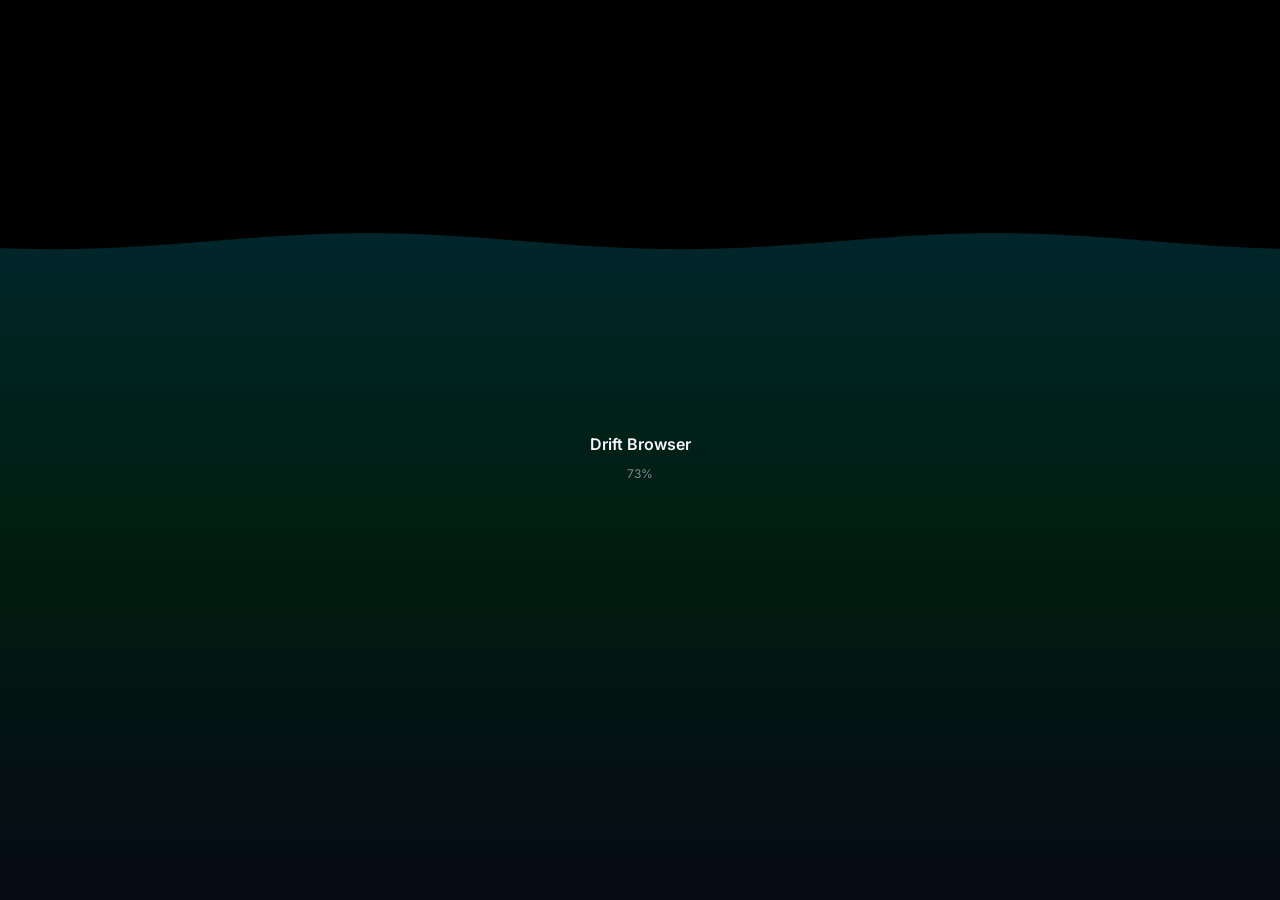
==== commit a6631513: "Add files via upload" ====
--- a/index.html
+++ b/index.html
@@ -3,7 +3,7 @@
 <head>
   <meta charset="UTF-8">
   <meta name="viewport" content="width=device-width, initial-scale=1.0">
-  <title>Drift Browser - AI驱动的新一代桌面浏览器 | 内置AI智能助手Chat对话、自动翻译、智能填表、广告拦截器 | 云盘存储与插件系统 | 免费开源下载 | Windows x64 | Chromium内核 v130</title>
+  <title>Drift Browser - AI驱动的新一代桌面浏览器 | 内置AI智能助手、自动翻译、广告拦截 | 免费开源下载</title>
   <meta name="description" content="Drift Browser 是一款AI驱动的新一代桌面浏览器，专为Windows用户打造。内置AI Chat多模型智能对话、AI Agent自动化操作、网页自动总结翻译、智能表单填充、广告追踪器过滤。支持云盘文件存储、侧载插件扩展、标签分组管理、分屏浏览视图。基于Chromium 130内核，免费开源MIT协议，内存占用比传统浏览器降低30%。立即免费下载体验AI驱动的全新浏览方式。">
   <meta name="keywords" content="Drift Browser,AI浏览器,桌面浏览器,免费浏览器,开源浏览器,Chromium浏览器,AI助手,广告拦截,智能翻译,浏览器下载,Windows浏览器,AI Chat,浏览器插件">
   <meta name="author" content="Drift Browser">
@@ -99,7 +99,7 @@
 <body>
 
   <div class="seo-content" aria-label="Drift Browser 详细介绍">
-    <h1>Drift Browser - AI驱动的新一代桌面浏览器</h1>
+    <h2>Drift Browser - AI驱动的新一代桌面浏览器</h2>
     <p>Drift Browser 是一款基于Chromium内核开发的AI驱动桌面浏览器，专为Windows平台打造。它不仅仅是一个网页浏览工具，更是你数字世界的智能伙伴。Drift Browser 集成了32项AI功能，包括AI Chat多模型对话、AI Agent自动化操作、网页自动总结、实时智能翻译、智能表单填充、AI增强搜索、图片识别与OCR、文档分析、代码生成与解释、多轮网页对话、数学推理、购物助手、安全守护、文本增强、剪贴板智能管理、离线AI助手、页面结构分析、本地文档问答等。</p>
     <h2>为什么选择 Drift Browser</h2>
     <p>与传统浏览器不同，Drift Browser 将人工智能深度融入浏览体验的每一个环节。当你打开一个网页，AI可以自动总结页面要点；遇到外语内容，一键翻译成中文；填写表单时，AI自动识别并填充信息；搜索时，AI增强结果让你更快找到答案。所有这些功能都支持本地AI和云端AI双模式运行，数据完全存储在本地，保护你的隐私安全。</p>
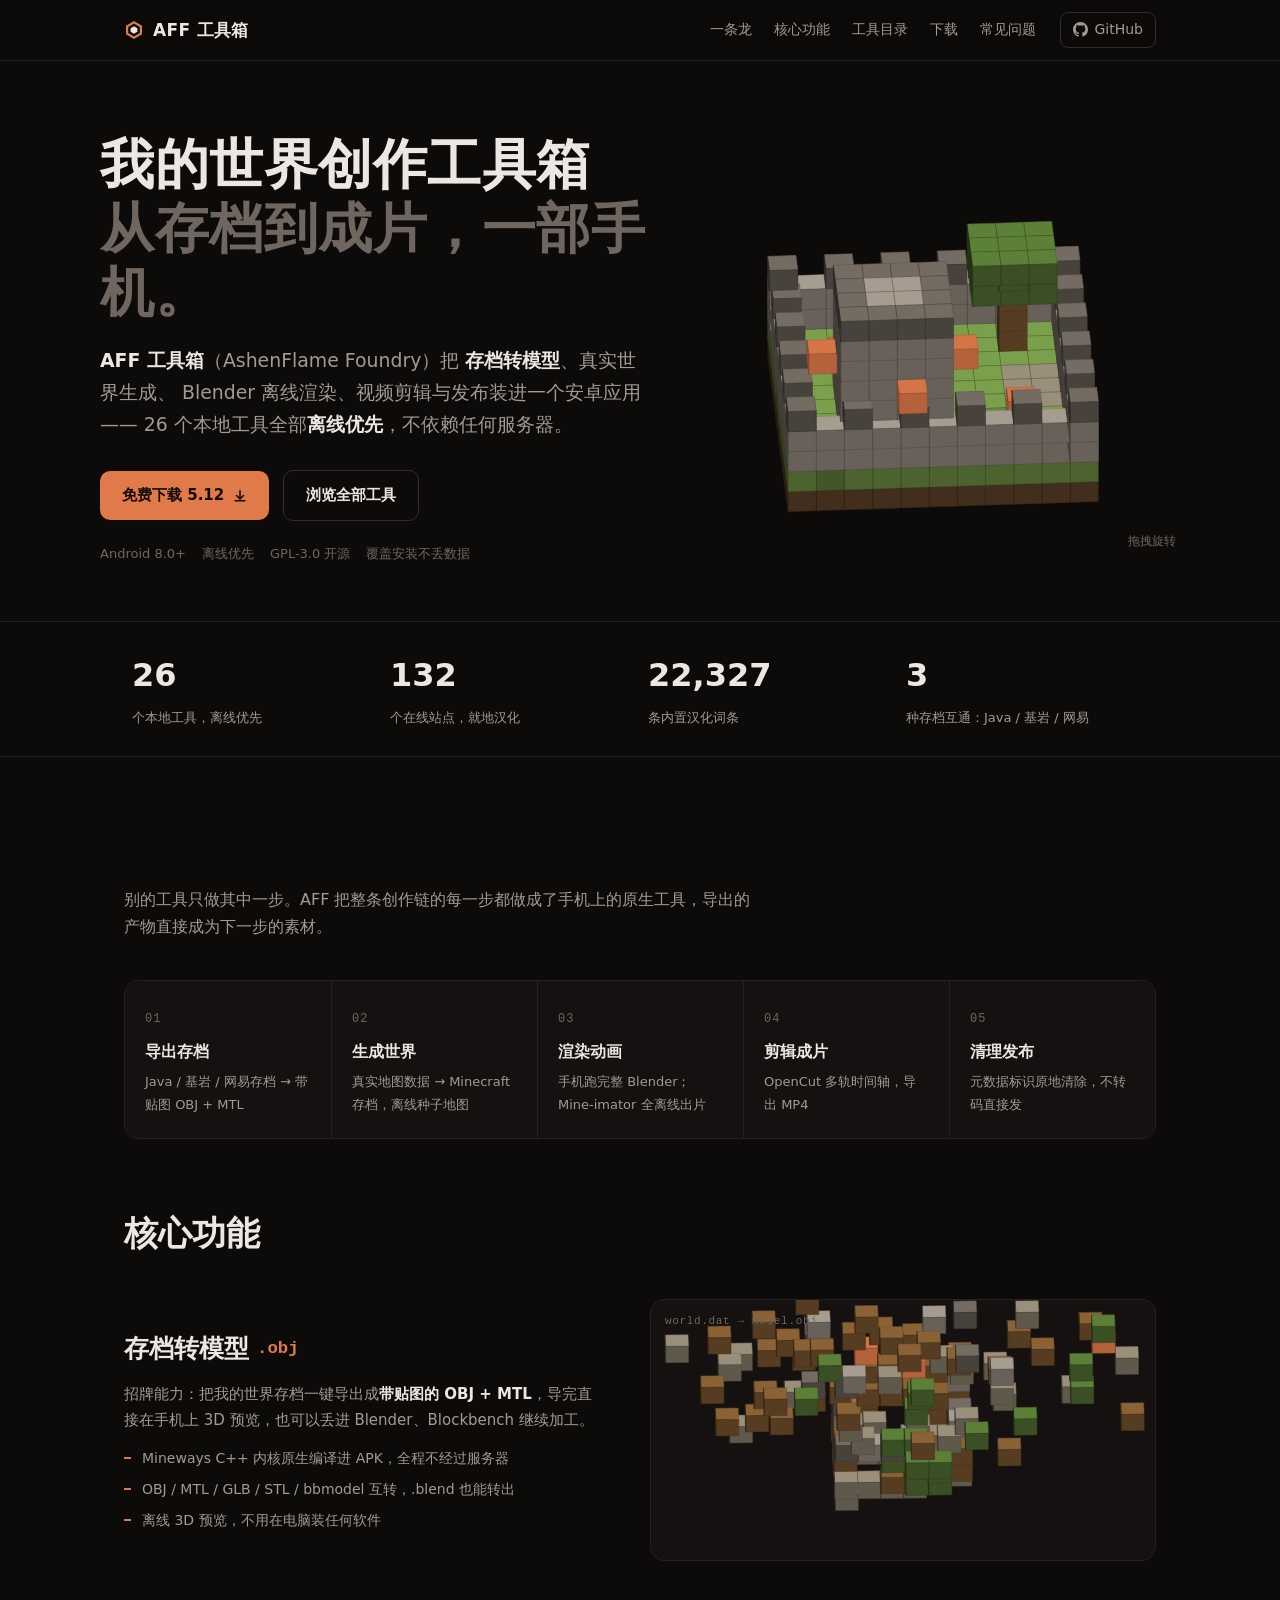
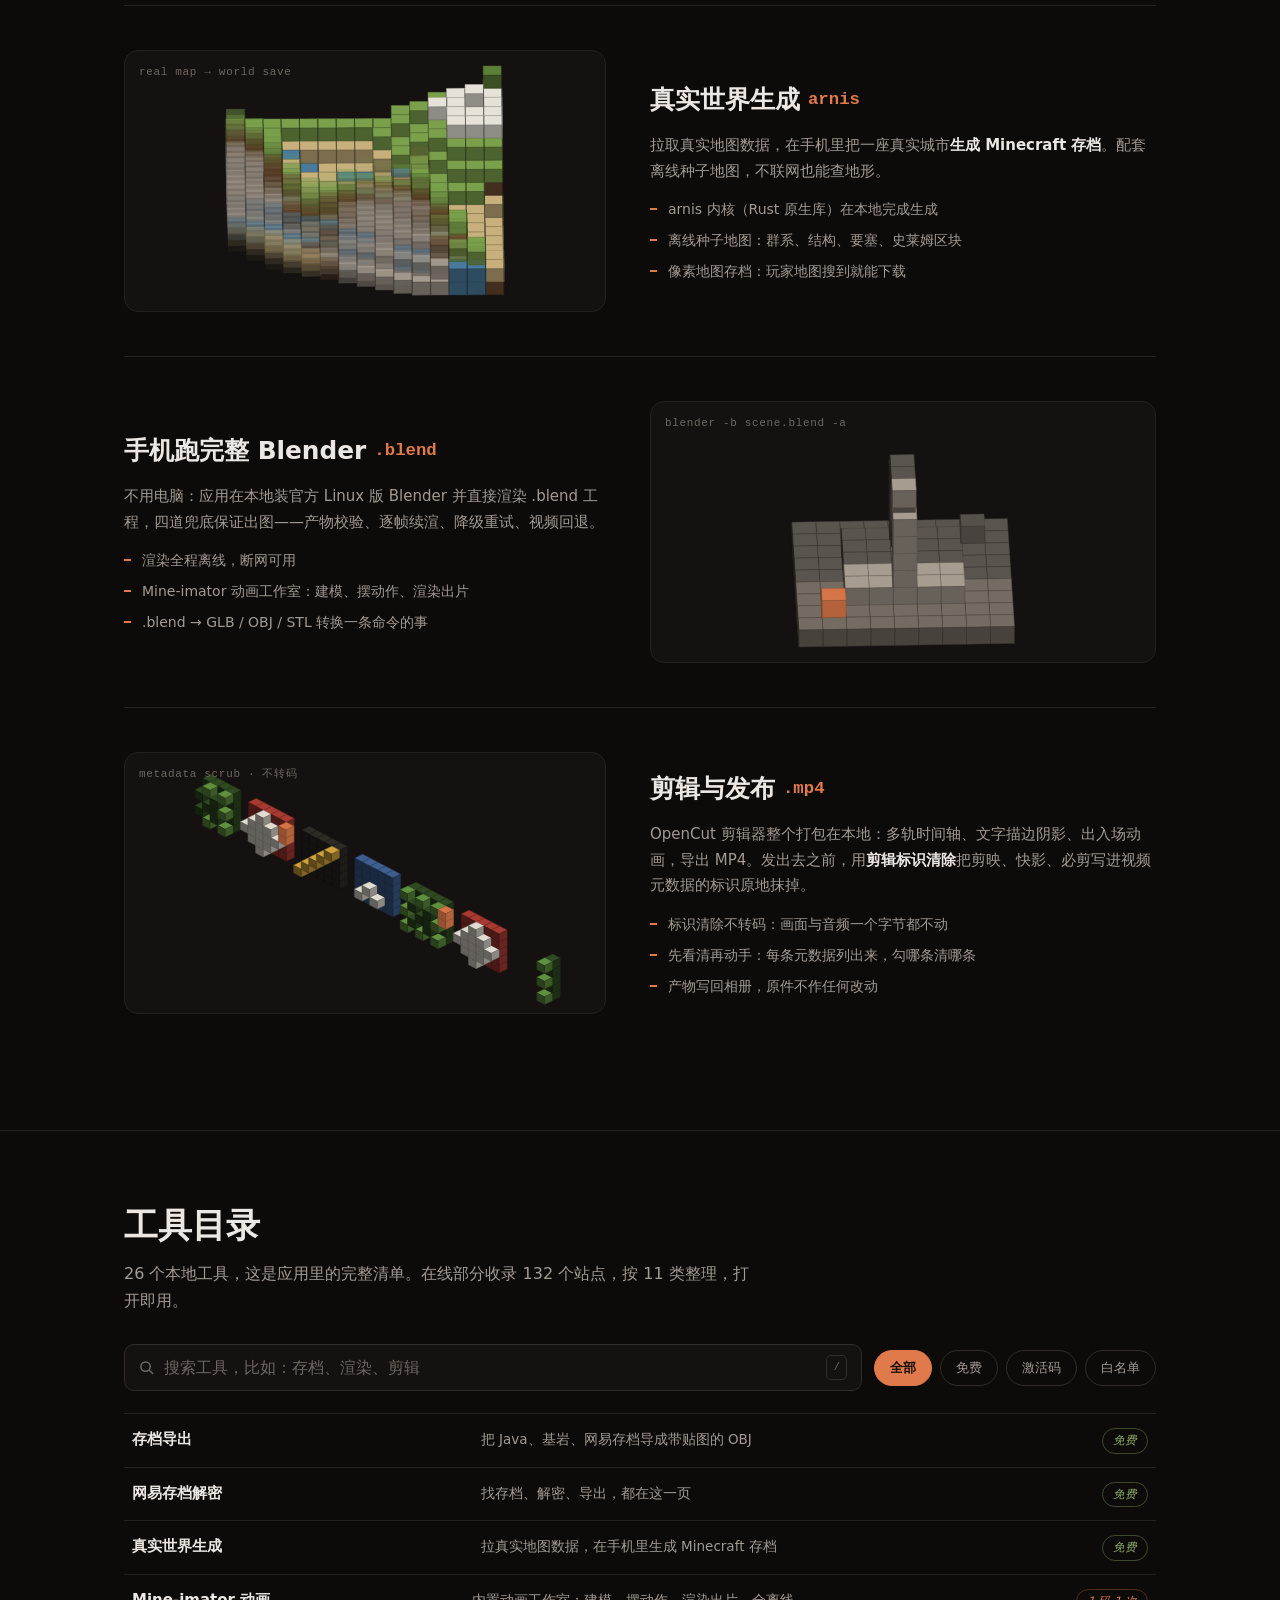
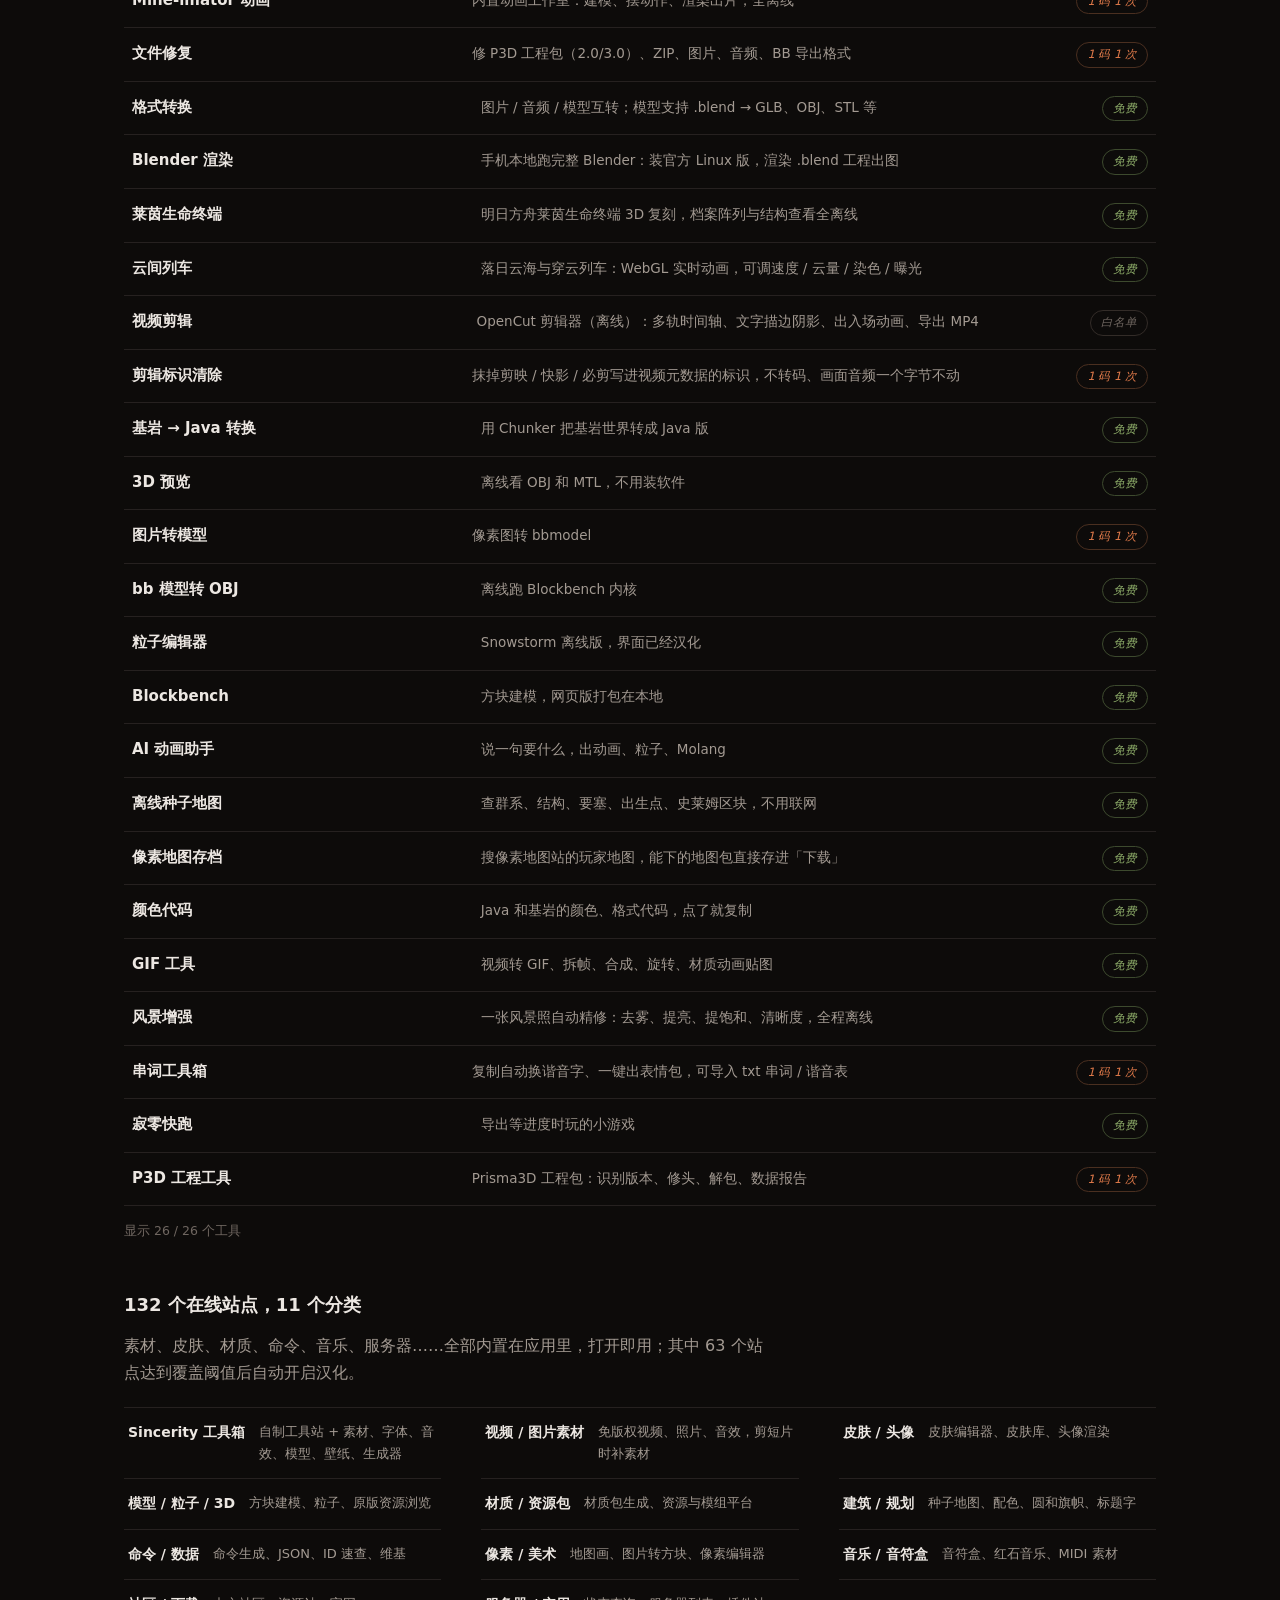
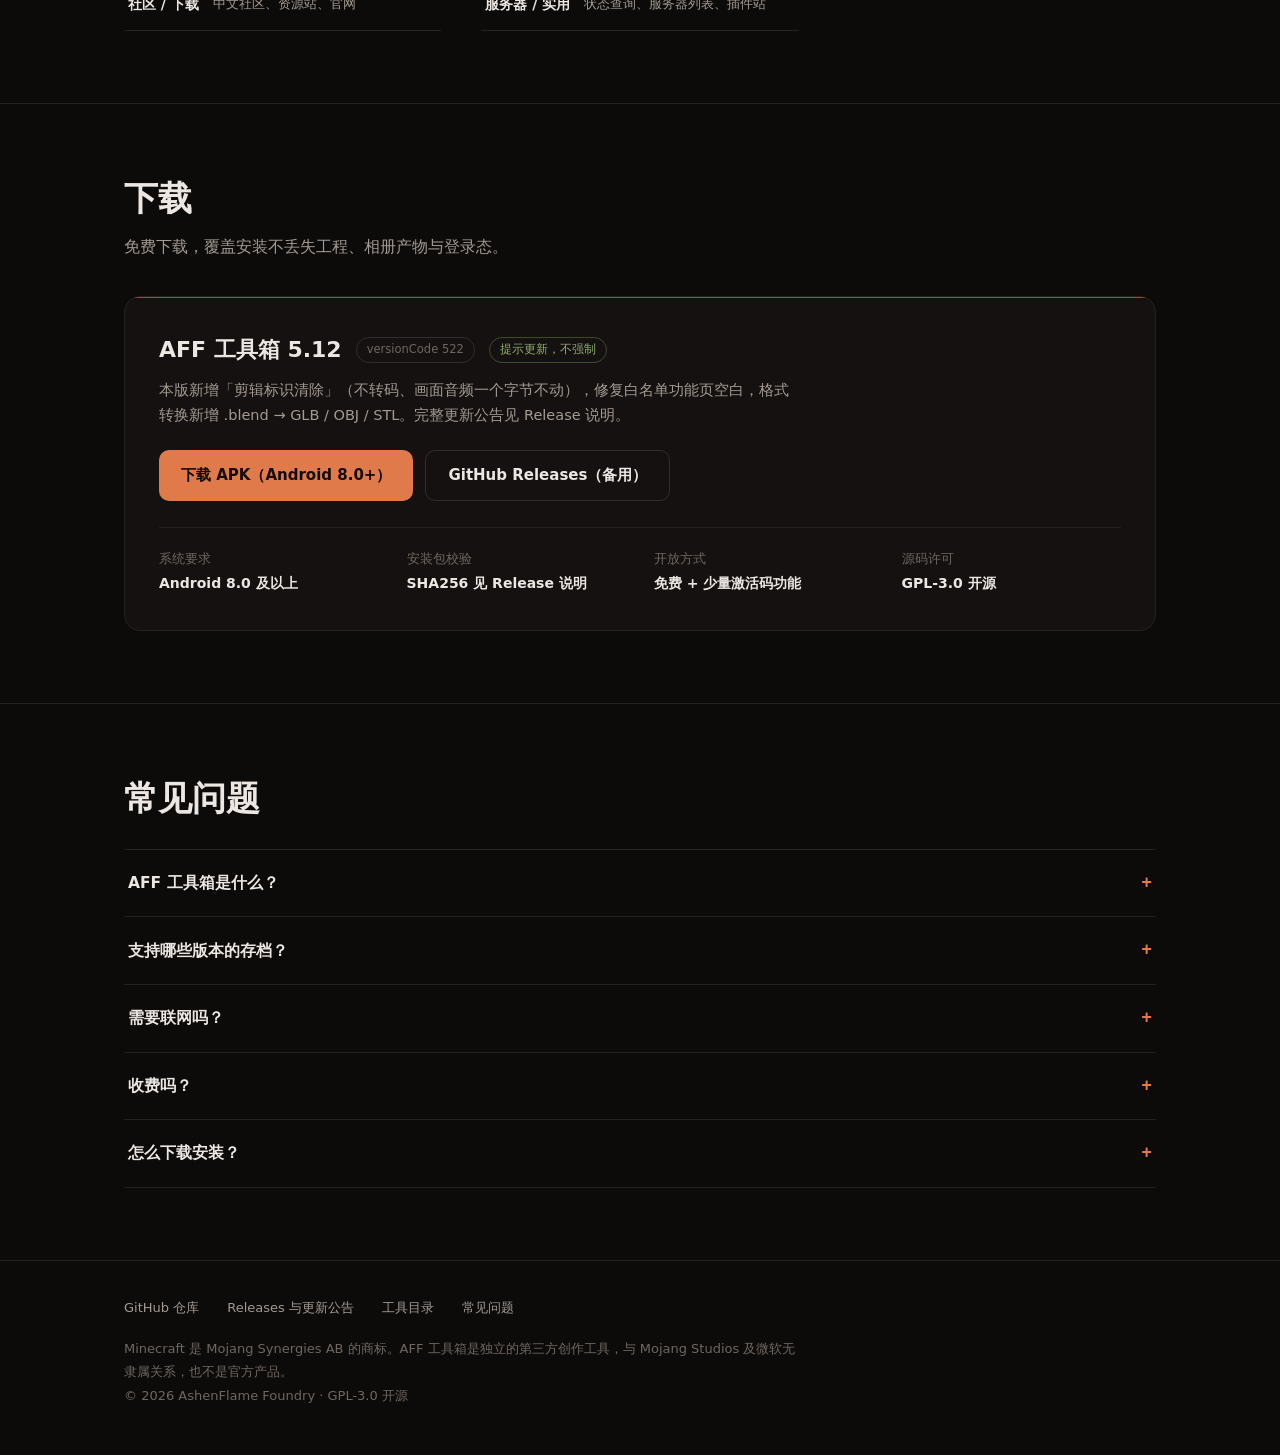
==== commit bb497585: "Replace site with AFF 工具箱 official website Single-file static site for the AshenFlame Foundry (Minew" ====
--- a/index.html
+++ b/index.html
@@ -1,610 +1,1072 @@
 <!DOCTYPE html>
 <html lang="zh-CN">
 <head>
-  <meta charset="UTF-8">
-  <meta name="viewport" content="width=device-width, initial-scale=1.0">
-  <title>Drift Browser - AI驱动的新一代桌面浏览器 | 内置AI智能助手、自动翻译、广告拦截 | 免费开源下载</title>
-  <meta name="description" content="Drift Browser 是一款AI驱动的新一代桌面浏览器，专为Windows用户打造。内置AI Chat多模型智能对话、AI Agent自动化操作、网页自动总结翻译、智能表单填充、广告追踪器过滤。支持云盘文件存储、侧载插件扩展、标签分组管理、分屏浏览视图。基于Chromium 130内核，免费开源MIT协议，内存占用比传统浏览器降低30%。立即免费下载体验AI驱动的全新浏览方式。">
-  <meta name="keywords" content="Drift Browser,AI浏览器,桌面浏览器,免费浏览器,开源浏览器,Chromium浏览器,AI助手,广告拦截,智能翻译,浏览器下载,Windows浏览器,AI Chat,浏览器插件">
-  <meta name="author" content="Drift Browser">
-  <meta name="robots" content="index, follow, max-snippet:-1, max-image-preview:large, max-video-preview:-1">
-  <link rel="canonical" href="https://151shi23.github.io/ACE-.github.io/">
-  <link rel="alternate" hreflang="zh-CN" href="https://151shi23.github.io/ACE-.github.io/">
-  <link rel="alternate" hreflang="en" href="https://151shi23.github.io/ACE-.github.io/?lang=en">
-  <link rel="alternate" hreflang="x-default" href="https://151shi23.github.io/ACE-.github.io/">
-  <meta property="og:type" content="website">
-  <meta property="og:title" content="Drift Browser - AI驱动的桌面浏览器">
-  <meta property="og:description" content="内置AI对话、智能翻译、广告拦截、云盘、插件系统。免费开源，基于Chromium，为Windows打造。">
-  <meta property="og:url" content="https://151shi23.github.io/ACE-.github.io/">
-  <meta property="og:site_name" content="Drift Browser">
-  <meta property="og:locale" content="zh_CN">
-  <meta property="og:locale:alternate" content="en_US">
-  <meta property="og:image" content="https://151shi23.github.io/ACE-.github.io/index.png">
-  <meta property="og:image:width" content="1200">
-  <meta property="og:image:height" content="630">
-  <meta property="og:image:alt" content="Drift Browser - AI驱动的桌面浏览器">
-  <meta name="twitter:card" content="summary_large_image">
-  <meta name="twitter:title" content="Drift Browser - AI驱动的桌面浏览器">
-  <meta name="twitter:description" content="内置AI对话、智能翻译、广告拦截、云盘、插件系统。免费开源，基于Chromium。">
-  <meta name="twitter:image" content="https://151shi23.github.io/ACE-.github.io/index.png">
-  <meta name="twitter:image:alt" content="Drift Browser - AI驱动的桌面浏览器">
-  <link rel="preconnect" href="https://fonts.googleapis.com">
-  <link rel="preconnect" href="https://fonts.gstatic.com" crossorigin>
-  <link rel="dns-prefetch" href="https://fonts.googleapis.com">
-  <link rel="dns-prefetch" href="https://fonts.gstatic.com">
-  <link href="https://fonts.googleapis.com/css2?family=Cabinet+Grotesk:wght@400;500;600;700;800&family=Inter:wght@300;400;500;600;700&display=swap" rel="stylesheet">
-  <link rel="stylesheet" href="style.css">
-  <link rel="icon" href="data:image/svg+xml,<svg xmlns='http://www.w3.org/2000/svg' viewBox='0 0 32 32'><rect rx='8' width='32' height='32' fill='%2300BCD4'/><text x='7' y='23' font-size='18' font-weight='800' fill='%23000'>D</text></svg>">
-  <script type="application/ld+json">
-  {
-    "@context": "https://schema.org",
-    "@graph": [
-      {
-        "@type": "SoftwareApplication",
-        "name": "Drift Browser",
-        "operatingSystem": "Windows",
-        "applicationCategory": "BrowserApplication",
-        "description": "AI驱动的新一代桌面浏览器，内置AI对话、智能翻译、广告拦截、云盘、插件系统",
-        "url": "https://151shi23.github.io/ACE-.github.io/",
-        "offers": {
-          "@type": "Offer",
-          "price": "0",
-          "priceCurrency": "CNY",
-          "availability": "https://schema.org/InStock"
+<meta charset="UTF-8">
+<meta name="viewport" content="width=device-width, initial-scale=1.0">
+<title>AFF 工具箱 — 我的世界工具箱｜存档转模型·渲染·剪辑（Android）</title>
+<meta name="description" content="AFF 工具箱（AshenFlame Foundry）是一款我的世界创作工具箱：Java/基岩/网易存档转带贴图 OBJ 模型、真实世界生成、Blender 离线渲染、OpenCut 视频剪辑、基岩转 Java、离线种子地图等 26 个本地工具与 132 个在线站点，Android 免费下载，离线优先。">
+<meta name="keywords" content="AFF工具箱, 我的世界工具箱, MC工具箱, 存档转模型, Minecraft OBJ导出, 基岩转Java, 离线种子地图, Blender手机渲染, 视频剪辑, MC创作工具">
+<meta name="author" content="AshenFlame Foundry">
+<meta name="msvalidate.01" content="213AA91B19479FCCCD53052372A404ED">
+<link rel="canonical" href="https://151shi23.github.io/ACE-.github.io/">
+<meta property="og:type" content="website">
+<meta property="og:site_name" content="AFF 工具箱">
+<meta property="og:title" content="AFF 工具箱 — 我的世界工具箱｜存档转模型·渲染·剪辑">
+<meta property="og:description" content="把存档导成模型、把真实世界生成存档、手机跑 Blender 渲染、离线剪辑出片——26 个本地工具 + 132 个在线站点，一部手机全搞定。">
+<meta property="og:url" content="https://151shi23.github.io/ACE-.github.io/">
+<meta property="og:locale" content="zh_CN">
+<meta name="twitter:card" content="summary">
+<meta name="theme-color" content="#0d0b0a">
+<link rel="icon" type="image/svg+xml" href="favicon.svg">
+<script type="application/ld+json">
+{
+  "@context": "https://schema.org",
+  "@graph": [
+    {
+      "@type": "WebSite",
+      "@id": "https://151shi23.github.io/ACE-.github.io/#website",
+      "url": "https://151shi23.github.io/ACE-.github.io/",
+      "name": "AFF 工具箱",
+      "inLanguage": "zh-CN",
+      "description": "我的世界创作工具箱：存档转模型、真实世界生成、离线渲染与剪辑。"
+    },
+    {
+      "@type": "SoftwareApplication",
+      "name": "AFF 工具箱",
+      "alternateName": "AshenFlame Foundry",
+      "applicationCategory": "MultimediaApplication",
+      "operatingSystem": "Android 8.0 及以上",
+      "softwareVersion": "5.12",
+      "fileFormat": "application/vnd.android.package-archive",
+      "offers": { "@type": "Offer", "price": "0", "priceCurrency": "CNY" },
+      "downloadUrl": "https://github.com/151shi23/AshenFlameFoundry/releases/download/v5.12/AshenFlameFoundry-5.12.apk",
+      "author": { "@type": "Organization", "name": "AshenFlame Foundry", "url": "https://github.com/151shi23/AshenFlameFoundry" },
+      "license": "https://www.gnu.org/licenses/gpl-3.0.html",
+      "featureList": "存档导出 OBJ,真实世界生成,Blender 离线渲染,Mine-imator 动画,OpenCut 视频剪辑,剪辑标识清除,基岩转 Java,离线种子地图,格式转换,文件修复"
+    },
+    {
+      "@type": "FAQPage",
+      "mainEntity": [
+        {
+          "@type": "Question",
+          "name": "AFF 工具箱是什么？",
+          "acceptedAnswer": { "@type": "Answer", "text": "AFF 工具箱（AshenFlame Foundry）是一款安卓端我的世界创作工具箱，把「存档导出 → 世界生成 → 渲染动画 → 视频剪辑 → 发布」整条创作链装进一部手机：26 个本地工具全部离线优先，另收录 132 个在线站点并内置 22,327 条汉化。" }
         },
-        "aggregateRating": {
-          "@type": "AggregateRating",
-          "ratingValue": "4.8",
-          "ratingCount": "120",
-          "bestRating": "5",
-          "worstRating": "1"
+        {
+          "@type": "Question",
+          "name": "支持哪些版本的存档？",
+          "acceptedAnswer": { "@type": "Answer", "text": "Java 版、基岩版、网易版的存档都可以导出成带贴图的 OBJ + MTL 模型；基岩世界可以用内置的 Chunker 转成 Java 版；.blend、GLB、OBJ、STL、bbmodel 等格式之间也能互相转换。" }
         },
-        "softwareVersion": "2.33.0",
-        "releaseNotes": "云盘系统全面重构、AI Agent浏览器自动化、插件SDK增强、性能优化内存降低30%",
-        "featureList": ["AI Chat 多模型对话", "AI Agent 自动化操作", "智能翻译", "广告拦截", "云盘存储", "插件系统", "标签分组", "分屏视图", "性能优化"],
-        "screenshot": "https://151shi23.github.io/ACE-.github.io/index.png",
-        "license": "https://opensource.org/licenses/MIT"
-      },
-      {
-        "@type": "Organization",
-        "name": "Drift Browser",
-        "url": "https://151shi23.github.io/ACE-.github.io/",
-        "logo": "https://151shi23.github.io/ACE-.github.io/index.png",
-        "sameAs": ["https://github.com/151shi23/drift-browser"]
-      },
-      {
-        "@type": "WebSite",
-        "name": "Drift Browser",
-        "url": "https://151shi23.github.io/ACE-.github.io/",
-        "inLanguage": ["zh-CN", "en"],
-        "potentialAction": {
-          "@type": "SearchAction",
-          "target": "https://151shi23.github.io/ACE-.github.io/?q={search_term_string}",
-          "query-input": "required name=search_term_string"
+        {
+          "@type": "Question",
+          "name": "需要联网吗？",
+          "acceptedAnswer": { "@type": "Answer", "text": "26 个本地工具全部离线优先：存档导出、Blender 渲染、视频剪辑、种子地图、格式转换都不依赖服务器。只有「在线站点」板块的 132 个网站需要浏览器联网打开。" }
+        },
+        {
+          "@type": "Question",
+          "name": "收费吗？",
+          "acceptedAnswer": { "@type": "Answer", "text": "本体免费、源码遵循 GPL-3.0 开源。少数重度功能（视频剪辑、剪辑标识清除、文件修复等）按激活码或白名单账号开放，其余工具全部免费使用。" }
+        },
+        {
+          "@type": "Question",
+          "name": "怎么下载安装？",
+          "acceptedAnswer": { "@type": "Answer", "text": "到 GitHub Releases 页面下载 APK（Android 8.0 及以上），允许安装未知来源应用即可。覆盖安装不会丢失工程、相册产物与登录态，安装包校验值见 Release 说明。" }
         }
-      },
-      {
-        "@type": "BreadcrumbList",
-        "itemListElement": [
-          {"@type": "ListItem", "position": 1, "name": "首页", "item": "https://151shi23.github.io/ACE-.github.io/"},
-          {"@type": "ListItem", "position": 2, "name": "特性", "item": "https://151shi23.github.io/ACE-.github.io/#features"},
-          {"@type": "ListItem", "position": 3, "name": "AI功能", "item": "https://151shi23.github.io/ACE-.github.io/#ai"},
-          {"@type": "ListItem", "position": 4, "name": "下载", "item": "https://151shi23.github.io/ACE-.github.io/#download"}
-        ]
-      }
-    ]
-  }
-  </script>
+      ]
+    }
+  ]
+}
+</script>
+<style>
+  :root{
+    --bg:#0d0b0a; --bg2:#141110; --line:#262120; --line2:#332c28;
+    --text:#ece7e2; --muted:#a39a92; --faint:#6f6660;
+    --accent:#e07a4a; --accent-bright:#f0925c;
+    --glass:rgba(13,11,10,.55);
+  }
+  *{margin:0;padding:0;box-sizing:border-box}
+  html{scroll-behavior:smooth}
+  body{
+    background:var(--bg); color:var(--text);
+    font-family:"MiSans","HarmonyOS Sans SC","PingFang SC","Microsoft YaHei",system-ui,sans-serif;
+    line-height:1.7; -webkit-font-smoothing:antialiased;
+    overflow-x:hidden;
+  }
+  a{color:inherit}
+  ::selection{background:var(--accent);color:#0d0b0a}
+  .wrap{max-width:1080px;margin:0 auto;padding:0 24px}
+  @media (max-width:480px){ .wrap{padding:0 18px} }
+  section{scroll-margin-top:76px}
+  code,.mono{font-family:ui-monospace,SFMono-Regular,Consolas,monospace;font-size:.9em}
+
+  /* ── 滚动入场：每个元素只播一次 ── */
+  .rv{opacity:0;transform:translateY(14px);transition:opacity .26s ease-out,transform .26s ease-out;transition-delay:calc(var(--i,0)*45ms)}
+  .rv.in{opacity:1;transform:none}
+  @media (prefers-reduced-motion: reduce){
+    html{scroll-behavior:auto}
+    .rv{opacity:1;transform:none;transition:none}
+  }
+
+  /* ── 顶部导航 ── */
+  header{
+    position:sticky;top:0;z-index:50;
+    background:var(--glass);
+    -webkit-backdrop-filter:blur(14px) saturate(1.3);backdrop-filter:blur(14px) saturate(1.3);
+    border-bottom:1px solid var(--line);
+  }
+  .nav{display:flex;align-items:center;gap:24px;height:60px}
+  .brand{font-weight:800;font-size:17px;letter-spacing:.02em;text-decoration:none;display:flex;align-items:center;gap:9px;white-space:nowrap}
+  .brand svg{display:block;flex:none}
+  .nav-links{display:flex;gap:22px;margin-left:auto}
+  .nav-links a{font-size:14px;color:var(--muted);text-decoration:none;white-space:nowrap;transition:color .15s}
+  .nav-links a:hover{color:var(--text)}
+  .nav-gh a{display:inline-flex;align-items:center;gap:6px;font-size:14px;color:var(--muted);text-decoration:none;border:1px solid var(--line2);border-radius:8px;padding:5px 12px;white-space:nowrap;transition:color .15s,border-color .15s}
+  .nav-gh a:hover{color:var(--text);border-color:var(--faint)}
+  .menu-btn{display:none;margin-left:auto;width:44px;height:44px;margin-right:-8px;background:none;border:none;cursor:pointer;color:var(--text);align-items:center;justify-content:center}
+  .mobile-menu{display:none;border-top:1px solid var(--line);padding:8px 0 14px}
+  .mobile-menu a{display:block;padding:11px 24px;font-size:15px;color:var(--muted);text-decoration:none}
+  .mobile-menu a:active{color:var(--text);background:var(--bg2)}
+  header.open .mobile-menu{display:block}
+  @media (max-width:880px){
+    .nav-links{display:none}
+    .menu-btn{display:inline-flex}
+    .nav{gap:12px}
+  }
+
+  /* ── Hero ── */
+  .hero{padding:72px 0 56px;display:grid;grid-template-columns:minmax(0,1.05fr) minmax(0,.95fr);gap:40px;align-items:center}
+  .hero h1{font-size:clamp(2rem,6vw,3.4rem);font-weight:800;line-height:1.18;letter-spacing:.01em}
+  .hero h1 .dim{color:var(--faint);font-weight:600}
+  .hero p.lead{margin-top:18px;font-size:clamp(1rem,1.6vw,1.18rem);color:var(--muted);max-width:34em}
+  .hero p.lead strong{color:var(--text);font-weight:600}
+  .cta-row{margin-top:30px;display:flex;gap:14px;flex-wrap:wrap;align-items:center}
+  .btn{display:inline-flex;align-items:center;gap:9px;text-decoration:none;font-size:15px;font-weight:600;border-radius:10px;padding:12px 22px;transition:transform .12s,background .15s,border-color .15s}
+  .btn:active{transform:scale(.97)}
+  .btn-primary{background:var(--accent);color:#140c07}
+  .btn-primary:hover{background:var(--accent-bright)}
+  .btn-ghost{border:1px solid var(--line2);color:var(--text)}
+  .btn-ghost:hover{border-color:var(--faint)}
+  .hero-meta{margin-top:22px;font-size:13px;color:var(--faint)}
+  .hero-meta span{margin-right:16px;white-space:nowrap}
+  .hero-canvas-box{position:relative;min-height:340px}
+  #voxel{width:100%;height:420px;display:block;touch-action:pan-y;cursor:grab}
+  #voxel:active{cursor:grabbing}
+  .canvas-hint{position:absolute;right:4px;bottom:8px;font-size:12px;color:var(--faint);user-select:none;pointer-events:none;transition:opacity .3s}
+  @media (max-width:880px){
+    .hero{grid-template-columns:1fr;gap:26px;padding:44px 0 36px}
+    #voxel{height:320px}
+  }
+
+  /* ── 数字带 ── */
+  .stats{border-top:1px solid var(--line);border-bottom:1px solid var(--line)}
+  .stats .wrap{display:grid;grid-template-columns:repeat(4,1fr)}
+  .stat{padding:26px 8px}
+  .stat b{display:block;font-size:clamp(1.5rem,2.6vw,2rem);font-weight:800;font-variant-numeric:tabular-nums}
+  .stat span{font-size:13px;color:var(--muted)}
+  @media (max-width:680px){
+    .stats .wrap{grid-template-columns:repeat(2,1fr)}
+    .stat{padding:18px 8px}
+    .stat:nth-child(n+3){border-top:1px solid var(--line)}
+    .stat:nth-child(2n){border-left:1px solid var(--line);padding-left:18px}
+  }
+
+  /* ── 章节 ── */
+  section{padding:72px 0}
+  h2{font-size:clamp(1.55rem,3vw,2.15rem);font-weight:800;line-height:1.3}
+  .sec-lead{margin-top:12px;color:var(--muted);max-width:40em}
+  @media (max-width:680px){ section{padding:52px 0} }
+
+  /* ── 一条龙 ── */
+  .pipeline{margin-top:40px;display:grid;grid-template-columns:repeat(5,1fr);border:1px solid var(--line);border-radius:14px;overflow:hidden}
+  .step{padding:22px 20px;border-left:1px solid var(--line);background:var(--bg2);position:relative;transition:background .18s}
+  .step:first-child{border-left:none}
+  .step::after{content:"";position:absolute;left:0;bottom:0;height:2px;width:0;background:var(--accent);transition:width .22s ease-out}
+  .step:hover{background:#1a1614}
+  .step:hover::after{width:100%}
+  .step i{font-style:normal;font-family:ui-monospace,Consolas,monospace;font-size:12px;color:var(--faint);letter-spacing:.08em;transition:color .18s}
+  .step:hover i{color:var(--accent)}
+  .step h3{font-size:16px;font-weight:700;margin-top:8px}
+  .step p{font-size:13px;color:var(--muted);margin-top:6px}
+  @media (max-width:880px){
+    .pipeline{grid-template-columns:1fr}
+    .step{border-left:none;border-top:1px solid var(--line);padding:16px 18px 16px 52px}
+    .step:first-child{border-top:none}
+    .step i{position:absolute;left:18px;top:19px}
+  }
+
+  /* ── 核心功能 ── */
+  .feat{display:grid;grid-template-columns:minmax(0,1fr) minmax(0,1.05fr);gap:44px;align-items:center;padding:44px 0;border-bottom:1px solid var(--line)}
+  .feat:last-of-type{border-bottom:none}
+  .feat h3{font-size:clamp(1.25rem,2.2vw,1.55rem);font-weight:800}
+  .feat h3 em{font-style:normal;color:var(--accent);font-size:.7em;vertical-align:.25em;font-family:ui-monospace,monospace;margin-left:8px}
+  .feat p{margin-top:12px;color:var(--muted);font-size:15px}
+  .feat p strong{color:var(--text);font-weight:600}
+  .feat ul{margin-top:14px;list-style:none}
+  .feat li{font-size:14px;color:var(--muted);padding-left:18px;position:relative;margin-top:7px}
+  .feat li::before{content:"";position:absolute;left:0;top:.72em;width:7px;height:2px;background:var(--accent)}
+  .feat-visual{border:1px solid var(--line);border-radius:14px;background:var(--bg2);overflow:hidden;position:relative}
+  .feat-visual canvas{display:block;width:100%;height:260px;touch-action:pan-y}
+  .feat-tag{position:absolute;left:14px;top:12px;font-family:ui-monospace,Consolas,monospace;font-size:11px;color:var(--faint);letter-spacing:.06em;user-select:none;pointer-events:none}
+  .feat.flip .feat-text{order:2}
+  @media (max-width:880px){
+    .feat{grid-template-columns:1fr;gap:18px;padding:32px 0}
+    .feat.flip .feat-text{order:0}
+    .feat-visual canvas{height:220px}
+  }
+
+  /* ── 工具目录 ── */
+  .dir-controls{margin-top:30px;display:flex;gap:12px;flex-wrap:wrap;align-items:center}
+  .dir-search{flex:1;min-width:200px;display:flex;align-items:center;gap:10px;border:1px solid var(--line2);border-radius:10px;padding:10px 14px;background:var(--bg2)}
+  .dir-search:focus-within{border-color:var(--accent)}
+  .dir-search input{flex:1;min-width:0;background:none;border:none;outline:none;color:var(--text);font-size:16px;font-family:inherit}
+  .dir-search input::placeholder{color:var(--faint)}
+  .dir-search kbd{font-size:11px;color:var(--faint);border:1px solid var(--line2);border-radius:5px;padding:2px 6px}
+  @media (max-width:680px){ .dir-search kbd{display:none} }
+  .tag-filter{display:flex;gap:8px;flex-wrap:wrap}
+  .tag-btn{font-size:13px;color:var(--muted);background:none;border:1px solid var(--line2);border-radius:99px;padding:7px 15px;cursor:pointer;font-family:inherit;transition:color .15s,border-color .15s,background .15s;min-height:36px}
+  .tag-btn:hover{color:var(--text)}
+  .tag-btn.on{color:#140c07;background:var(--accent);border-color:var(--accent);font-weight:600}
+  .tool-list{margin-top:22px;list-style:none;border-top:1px solid var(--line)}
+  .tool-list li{display:grid;grid-template-columns:1.1fr 2fr auto;gap:16px;align-items:baseline;padding:13px 8px;border-bottom:1px solid var(--line);position:relative;transition:background .15s}
+  .tool-list li::before{content:"";position:absolute;left:0;top:0;bottom:0;width:2px;background:var(--accent);transform:scaleY(0);transition:transform .18s ease-out}
+  .tool-list li:hover{background:rgba(224,122,74,.05)}
+  .tool-list li:hover::before{transform:scaleY(1)}
+  .tool-list b{font-size:15px;font-weight:700}
+  .tool-list span{font-size:13.5px;color:var(--muted)}
+  .badge{font-size:11.5px;color:var(--faint);border:1px solid var(--line2);border-radius:99px;padding:2px 10px;white-space:nowrap}
+  .badge.free{color:#8fae6a;border-color:#3d4a2e}
+  .badge.limit{color:var(--accent);border-color:#4a2f20}
+  .dir-empty{display:none;margin-top:18px;color:var(--faint);font-size:14px}
+  .dir-count{margin-top:14px;font-size:12.5px;color:var(--faint);font-variant-numeric:tabular-nums}
+  .webcats{margin-top:48px}
+  .webcats h3{font-size:18px;font-weight:700}
+  .cat-grid{margin-top:20px;display:grid;grid-template-columns:repeat(auto-fill,minmax(300px,1fr));gap:0 40px;border-top:1px solid var(--line)}
+  .cat-row{display:flex;gap:14px;padding:13px 4px;border-bottom:1px solid var(--line)}
+  .cat-row b{font-size:14px;font-weight:700;white-space:nowrap}
+  .cat-row span{font-size:13px;color:var(--muted)}
+  @media (max-width:680px){ .cat-grid{grid-template-columns:1fr} }
+
+  /* ── 下载 ── */
+  .dl-panel{margin-top:36px;border:1px solid var(--line);border-radius:16px;background:var(--bg2);padding:34px;position:relative;overflow:hidden}
+  .dl-panel::before{content:"";position:absolute;top:0;left:0;right:0;height:1px;background:var(--accent);opacity:.6}
+  .dl-top{display:flex;align-items:center;gap:14px;flex-wrap:wrap}
+  .dl-top h3{font-size:22px;font-weight:800}
+  .dl-panel p{margin-top:10px;color:var(--muted);font-size:14.5px;max-width:44em}
+  .dl-actions{margin-top:22px;display:flex;gap:12px;flex-wrap:wrap}
+  .dl-facts{margin-top:26px;display:grid;grid-template-columns:repeat(auto-fit,minmax(160px,1fr));gap:14px 28px;border-top:1px solid var(--line);padding-top:20px}
+  .dl-facts div{font-size:13px;color:var(--faint)}
+  .dl-facts b{display:block;color:var(--text);font-size:14px;font-weight:600;margin-top:2px}
+  @media (max-width:680px){
+    .dl-panel{padding:22px 18px}
+    .dl-actions .btn{flex:1;justify-content:center}
+  }
+
+  /* ── FAQ ── */
+  .faq{margin-top:28px;border-top:1px solid var(--line)}
+  .faq details{border-bottom:1px solid var(--line)}
+  .faq summary{cursor:pointer;list-style:none;display:flex;align-items:center;justify-content:space-between;gap:16px;padding:18px 4px;font-size:15.5px;font-weight:600;min-height:48px}
+  .faq summary::-webkit-details-marker{display:none}
+  .faq summary::after{content:"+";font-family:ui-monospace,monospace;color:var(--accent);font-size:18px;transition:transform .18s}
+  .faq details[open] summary::after{transform:rotate(45deg)}
+  .faq .a{padding:0 4px 20px;color:var(--muted);font-size:14.5px;max-width:46em}
+
+  /* ── 页脚 ── */
+  footer{border-top:1px solid var(--line);padding:36px 0 48px;color:var(--faint);font-size:13px}
+  footer .cols{display:flex;gap:12px 28px;flex-wrap:wrap}
+  footer a{color:var(--muted);text-decoration:none}
+  footer a:hover{color:var(--text)}
+  .legal{margin-top:18px;line-height:1.8;max-width:52em}
+</style>
 </head>
 <body>
 
-  <div class="seo-content" aria-label="Drift Browser 详细介绍">
-    <h2>Drift Browser - AI驱动的新一代桌面浏览器</h2>
-    <p>Drift Browser 是一款基于Chromium内核开发的AI驱动桌面浏览器，专为Windows平台打造。它不仅仅是一个网页浏览工具，更是你数字世界的智能伙伴。Drift Browser 集成了32项AI功能，包括AI Chat多模型对话、AI Agent自动化操作、网页自动总结、实时智能翻译、智能表单填充、AI增强搜索、图片识别与OCR、文档分析、代码生成与解释、多轮网页对话、数学推理、购物助手、安全守护、文本增强、剪贴板智能管理、离线AI助手、页面结构分析、本地文档问答等。</p>
-    <h2>为什么选择 Drift Browser</h2>
-    <p>与传统浏览器不同，Drift Browser 将人工智能深度融入浏览体验的每一个环节。当你打开一个网页，AI可以自动总结页面要点；遇到外语内容，一键翻译成中文；填写表单时，AI自动识别并填充信息；搜索时，AI增强结果让你更快找到答案。所有这些功能都支持本地AI和云端AI双模式运行，数据完全存储在本地，保护你的隐私安全。</p>
-    <h2>核心特性</h2>
-    <h3>1. AI集成 - 智能对话与自动化</h3>
-    <p>内置AI Chat支持多模型配置（GPT-4、Claude、Gemini、通义千问、文心一言等），可进行自然语言对话。AI Agent支持浏览器自动化操作，通过自然语言指令控制浏览器完成复杂任务。支持32种AI功能的统一调度与管理。</p>
-    <h3>2. 插件系统 - 无限扩展可能</h3>
-    <p>采用侧载插件架构（Sideloading），无需重新打包即可安装和管理浏览器插件。支持Chrome扩展兼容加载，提供完整的插件SDK开发接口。内置多款实用插件：English i18n语言切换、GitHub中文翻译、个性化主题定制等。</p>
-    <h3>3. 云盘存储 - 文件随身携带</h3>
-    <p>内置云存储系统，支持文件上传下载、在线预览、全局搜索。PDF文档在线阅读编辑（DocForge）、图片预览、Markdown笔记管理。文件同步速度快，支持断点续传和大文件传输。</p>
-    <h3>4. 性能优化 - 极致流畅体验</h3>
-    <p>自适应性能调节器根据硬件自动优化渲染策略。智能冻结后台标签页释放内存，内存占用比传统浏览器降低30%。基于Chromium 130最新内核，支持最新的Web标准和API。</p>
-    <h3>5. 标签管理 - 多任务井然有序</h3>
-    <p>标签分组功能按网站类型自动归类（社交、工作、娱乐、开发）。垂直标签栏节省水平空间。分屏视图同时查看两个页面。标签摘要显示每个页面的核心内容概要。</p>
-    <h3>6. 广告拦截 - 清爽隐私保护</h3>
-    <p>内置广告和追踪器过滤引擎，36条过滤规则覆盖主流广告网络。自定义规则支持用户添加过滤模式。白名单机制确保信任网站的正常展示。保护隐私的同时提升页面加载速度。</p>
-    <h2>AI功能详解</h2>
-    <h3>自动总结 Summarize</h3>
-    <p>打开任意网页，AI自动提取文章要点生成摘要。支持长文档分段总结，一键获取核心信息。</p>
-    <h3>自动填表 Auto Fill</h3>
-    <p>智能识别表单字段，自动填充姓名、邮箱、地址等信息。支持多套身份资料切换。</p>
-    <h3>自动翻译 Translate</h3>
-    <p>实时翻译网页内容，支持中英日韩等多语言。双语对照模式保留原文便于对比学习。</p>
-    <h3>自动搜索 AI Search</h3>
-    <p>AI增强搜索引擎结果，语义理解查询意图，返回更精准的相关内容排序。</p>
-    <h2>技术规格</h2>
-    <ul>
-      <li>当前版本：v2.33.0</li>
-      <li>操作系统：Windows 10/11 x64</li>
-      <li>浏览器内核：Chromium 130</li>
-      <li>开源协议：MIT License</li>
-      <li>安装包大小：约120MB</li>
-      <li>提供版本：安装版(.exe) + 便携版(.zip)</li>
-      <li>更新频率：每月迭代发布</li>
-    </ul>
-    <h2>下载 Drift Browser</h2>
-    <p>Drift Browser 完全免费开源，无需注册即可下载使用。提供Windows安装版和便携版两种下载方式。安装版适合长期使用，便携版可在U盘中随身携带即插即用。所有版本均基于同一源码构建，功能完全一致。</p>
-    <p>访问 GitHub 仓库 https://github.com/151shi23/drift-browser 获取最新版本下载链接、源代码、问题反馈和社区讨论。</p>
-    <h2>更新日志</h2>
-    <h3>v2.33.0 (2025年5月)</h3>
-    <p>云盘系统全面重构，传输速度提升50%。新增AI Agent浏览器自动化功能。插件SDK增强，新增10个API接口。性能优化，内存占用降低30%。</p>
-    <h3>v2.30.0 (2025年4月)</h3>
-    <p>内置云盘功能正式上线。新增DocForge文档编辑器，支持PDF和Markdown编辑。深色/浅色主题UI优化。</p>
-    <h3>v2.25.0 (2025年3月)</h3>
-    <p>AI Chat新增多模型切换支持。新增Chrome扩展加载功能。标签分组和分屏视图功能上线。</p>
-    <h3>v2.20.0 (2025年2月)</h3>
-    <p>侧载插件系统正式发布。内置广告拦截器上线。自动更新功能启用。</p>
-  </div>
-
-  <div id="loader" aria-hidden="true">
-    <canvas id="loadCanvas"></canvas>
-  </div>
-
-  <header role="banner">
-    <nav id="tabBar" class="glass-frame" data-gloss role="navigation" aria-label="页面导航">
-      <div id="tabStrip"></div>
+<header id="siteHeader">
+  <div class="wrap nav">
+    <a class="brand" href="#top" aria-label="AFF 工具箱首页">
+      <svg width="20" height="20" viewBox="0 0 20 20" aria-hidden="true"><path d="M10 1 18 5.7v8.6L10 19 2 14.3V5.7L10 1Zm0 2.4L4.2 6.9v6.2L10 16.6l5.8-3.5V6.9L10 3.4Z" fill="#e07a4a"/><path d="M10 6.2l3.4 2v3.6L10 13.8l-3.4-2V8.2l3.4-2Z" fill="#ece7e2"/></svg>
+      AFF 工具箱
+    </a>
+    <nav class="nav-links" aria-label="站内导航">
+      <a href="#pipeline">一条龙</a>
+      <a href="#features">核心功能</a>
+      <a href="#directory">工具目录</a>
+      <a href="#download">下载</a>
+      <a href="#faq">常见问题</a>
     </nav>
-    <div id="addressBar" class="glass-frame" data-gloss role="navigation" aria-label="地址栏">
-      <svg class="addr-lock" width="14" height="14" viewBox="0 0 24 24" fill="none" stroke="currentColor" stroke-width="2" aria-hidden="true"><rect x="3" y="11" width="18" height="11" rx="2"/><path d="M7 11V7a5 5 0 0110 0v4"/></svg>
-      <span id="addrUrl">drift://home</span>
-      <button id="langToggle" data-i18n="lang.toggle" aria-label="切换语言">EN</button>
+    <div class="nav-gh" style="margin-left:0">
+      <a href="https://github.com/151shi23/AshenFlameFoundry" rel="noopener">
+        <svg width="15" height="15" viewBox="0 0 16 16" fill="currentColor" aria-hidden="true"><path d="M8 0C3.58 0 0 3.58 0 8c0 3.54 2.29 6.53 5.47 7.59.4.07.55-.17.55-.38 0-.19-.01-.82-.01-1.49-2.01.37-2.53-.49-2.69-.94-.09-.23-.48-.94-.82-1.13-.28-.15-.68-.52-.01-.53.63-.01 1.08.58 1.23.82.72 1.21 1.87.87 2.33.66.07-.52.28-.87.51-1.07-1.78-.2-3.64-.89-3.64-3.95 0-.87.31-1.59.82-2.15-.08-.2-.36-1.02.08-2.12 0 0 .67-.21 2.2.82.64-.18 1.32-.27 2-.27s1.36.09 2 .27c1.53-1.04 2.2-.82 2.2-.82.44 1.1.16 1.92.08 2.12.51.56.82 1.27.82 2.15 0 3.07-1.87 3.75-3.65 3.95.29.25.54.73.54 1.48 0 1.07-.01 1.93-.01 2.2 0 .21.15.46.55.38A8.01 8.01 0 0 0 16 8c0-4.42-3.58-8-8-8Z"/></svg>
+        GitHub
+      </a>
     </div>
-  </header>
-
-  <main id="pageContainer">
-
-    <section class="page page-hero dark-page active" id="home" data-index="0" data-url="drift://home" aria-label="首页">
-      <canvas id="inkCanvas" aria-hidden="true"></canvas>
-      <div class="hero-content">
-        <h1 class="hero-title" data-tilt><span class="hero-title-vis">DRIFT</span><span class="hero-title-seo">Drift Browser - AI驱动的新一代桌面浏览器</span></h1>
-        <p class="hero-subtitle" data-i18n="hero.subtitle">AI 驱动的新一代桌面浏览器</p>
-        <div class="hero-actions">
-          <a href="https://github.com/151shi23/drift-browser/releases" class="btn-primary hover-lift hover-glow" data-tilt data-i18n="hero.download" rel="noopener" title="下载Drift浏览器安装包">下载 Drift</a>
-          <a href="https://github.com/151shi23/drift-browser" class="btn-ghost hover-lift" data-i18n="hero.github" rel="noopener noreferrer" title="Drift Browser GitHub仓库">GitHub</a>
-        </div>
-      </div>
-    </section>
-
-    <section class="page page-poster dark-page" id="poster" data-index="1" data-url="drift://poster" aria-label="产品介绍">
-      <div class="poster-layout">
-        <div class="poster-frame glass-frame" data-gloss data-tilt>
-          <img id="posterImg" src="index.png" alt="Drift Browser 产品展示 - AI驱动的新一代桌面浏览器界面" width="600" height="400" onerror="this.style.display='none';document.getElementById('posterPlaceholder').style.display='flex'">
-          <div id="posterPlaceholder" class="poster-placeholder">
-            <svg width="48" height="48" viewBox="0 0 24 24" fill="none" stroke="currentColor" stroke-width="1" aria-hidden="true"><rect x="3" y="3" width="18" height="18" rx="2"/><circle cx="8.5" cy="8.5" r="1.5"/><path d="M21 15l-5-5L5 21"/></svg>
-            <span data-i18n="poster.placeholder"></span>
-          </div>
-        </div>
-        <div class="poster-text">
-          <h2 data-i18n="poster.title">重新定义浏览</h2>
-          <p data-i18n="poster.desc">Drift 不仅仅是一个浏览器，它是你数字世界的智能伙伴。</p>
-        </div>
-      </div>
-    </section>
-
-    <section class="page page-features light-page" id="features" data-index="2" data-url="drift://features" aria-label="浏览器特性">
-      <div class="feature-carousel" id="featureCarousel">
-
-        <div class="feature-slide layout-a" data-feature="ai">
-          <div class="feature-demo" id="demoAI" data-tilt>
-            <div class="demo-screen hover-sheen">
-              <div class="demo-chat">
-                <div class="demo-msg demo-user" data-i18n="demo.ai.q">总结这个页面的要点</div>
-                <div class="demo-msg demo-ai" id="demoAiReply"></div>
-              </div>
-              <input class="demo-input" data-i18n-placeholder="demo.ai.input" placeholder="试试输入问题..." id="demoAiInput">
-            </div>
-          </div>
-          <div class="feature-info">
-            <span class="feature-num">01</span>
-            <h3 data-i18n="features.ai.title">AI 集成</h3>
-            <p data-i18n="features.ai.desc">内置 AI Chat 与 AI Agent，支持多模型配置，智能对话与自动化操作</p>
-          </div>
-        </div>
-
-        <div class="feature-slide layout-b" data-feature="plugin">
-          <div class="feature-demo" id="demoPlugin" data-tilt>
-            <div class="demo-screen hover-sheen">
-              <div class="demo-drag-area">
-                <div class="demo-drag-item" draggable="true" data-i18n="demo.plugin.item">🌐 English i18n</div>
-                <div class="demo-drag-item" draggable="true" data-i18n="demo.plugin.item2">🎨 个性化定制</div>
-                <div class="demo-drop-zone" data-i18n="demo.plugin.drop">拖拽到此处安装</div>
-              </div>
-            </div>
-          </div>
-          <div class="feature-info">
-            <span class="feature-num">02</span>
-            <h3 data-i18n="features.plugin.title">插件系统</h3>
-            <p data-i18n="features.plugin.desc">侧载插件架构，无需重新打包即可扩展浏览器功能</p>
-          </div>
-        </div>
-
-        <div class="feature-slide layout-c" data-feature="cloud">
-          <div class="feature-demo" id="demoCloud" data-tilt>
-            <div class="demo-screen hover-sheen">
-              <div class="demo-file-list">
-                <div class="demo-file"><span>📄</span> report.pdf <span class="demo-progress" style="width:80%"></span></div>
-                <div class="demo-file"><span>🖼️</span> photo.png <span class="demo-progress" style="width:45%"></span></div>
-                <div class="demo-file"><span>📝</span> notes.md <span class="demo-progress done"></span></div>
-              </div>
-            </div>
-          </div>
-          <div class="feature-info">
-            <span class="feature-num">03</span>
-            <h3 data-i18n="features.cloud.title">云盘</h3>
-            <p data-i18n="features.cloud.desc">内置云存储，文件上传下载、在线预览、全局搜索</p>
-          </div>
-        </div>
-
-        <div class="feature-slide layout-d" data-feature="perf">
-          <div class="feature-demo" id="demoPerf" data-tilt>
-            <div class="demo-screen hover-sheen">
-              <canvas id="perfChart" width="280" height="160"></canvas>
-            </div>
-          </div>
-          <div class="feature-info">
-            <span class="feature-num">04</span>
-            <h3 data-i18n="features.perf.title">性能优化</h3>
-            <p data-i18n="features.perf.desc">自适应性能调节器，智能冻结后台标签页，内存占用更少</p>
-          </div>
-        </div>
-
-        <div class="feature-slide layout-e" data-feature="tabs">
-          <div class="feature-demo" id="demoTabs" data-tilt>
-            <div class="demo-screen hover-sheen">
-              <div class="demo-tab-bar" id="demoTabBar">
-                <div class="demo-tab" draggable="true">首页</div>
-                <div class="demo-tab" draggable="true">GitHub</div>
-                <div class="demo-tab" draggable="true">文档</div>
-                <div class="demo-tab active" draggable="true">Drift</div>
-              </div>
-            </div>
-          </div>
-          <div class="feature-info">
-            <span class="feature-num">05</span>
-            <h3 data-i18n="features.tabs.title">标签管理</h3>
-            <p data-i18n="features.tabs.desc">标签分组、垂直标签栏、分屏视图，多标签井然有序</p>
-          </div>
-        </div>
-
-        <div class="feature-slide layout-f" data-feature="adblock">
-          <div class="feature-demo" id="demoAdblock" data-tilt>
-            <div class="demo-screen hover-sheen">
-              <div class="demo-webpage" id="demoWebpage">
-                <div class="demo-ad">📢 广告</div>
-                <div class="demo-content-line"></div>
-                <div class="demo-ad">📢 赞助</div>
-                <div class="demo-content-line short"></div>
-                <div class="demo-ad">📢 推广</div>
-                <div class="demo-content-line"></div>
-              </div>
-            </div>
-          </div>
-          <div class="feature-info">
-            <span class="feature-num">06</span>
-            <h3 data-i18n="features.adblock.title">广告拦截</h3>
-            <p data-i18n="features.adblock.desc">内置广告和追踪器过滤，清爽浏览，隐私保护</p>
-          </div>
-        </div>
-      </div>
-      <div class="feature-nav">
-        <button class="feat-prev hover-lift" id="featPrev" data-tilt>
-          <svg width="20" height="20" viewBox="0 0 24 24" fill="none" stroke="currentColor" stroke-width="2"><polyline points="15 18 9 12 15 6"/></svg>
-        </button>
-        <div class="feat-dots" id="featDots"></div>
-        <button class="feat-next hover-lift" id="featNext" data-tilt>
-          <svg width="20" height="20" viewBox="0 0 24 24" fill="none" stroke="currentColor" stroke-width="2"><polyline points="9 6 15 12 9 18"/></svg>
-        </button>
-      </div>
-    </section>
-
-    <section class="page page-ai dark-page" id="ai" data-index="3" data-url="drift://ai" aria-label="AI功能展示">
-      <canvas id="neuralCanvas" aria-hidden="true"></canvas>
-      <div class="page-inner">
-        <h2 class="section-title" data-i18n="ai.title">AI 驱动</h2>
-        <p class="section-desc" data-i18n="ai.desc">不只是浏览器，更是你的智能助手</p>
-        <div class="ai-browser-demo" id="aiBrowserDemo">
-          <div class="ai-browser-frame glass-frame" data-gloss data-tilt>
-            <div class="ai-browser-bar">
-              <div class="ai-browser-dots">
-                <span class="dot red"></span>
-                <span class="dot yellow"></span>
-                <span class="dot green"></span>
-              </div>
-              <div class="ai-browser-url" id="aiBrowserUrl">drift://ai-demo</div>
-              <div class="ai-browser-badge" id="aiBadge">AI</div>
-            </div>
-            <div class="ai-browser-content" id="aiBrowserContent">
-              <div class="ai-scene" data-scene="summarize">
-                <div class="ai-scene-page">
-                  <div class="ai-page-title">The Future of Web Browsing</div>
-                  <div class="ai-page-line"></div>
-                  <div class="ai-page-line short"></div>
-                  <div class="ai-page-line"></div>
-                  <div class="ai-page-line short"></div>
-                  <div class="ai-page-line"></div>
-                </div>
-                <div class="ai-scene-overlay" id="aiSummarizeOverlay">
-                  <div class="ai-overlay-icon">✨</div>
-                  <div class="ai-overlay-text" id="aiSummarizeText"></div>
-                </div>
-              </div>
-              <div class="ai-scene" data-scene="fill">
-                <div class="ai-scene-form">
-                  <div class="ai-form-row"><label>Name</label><div class="ai-form-input" id="aiFillName"></div></div>
-                  <div class="ai-form-row"><label>Email</label><div class="ai-form-input" id="aiFillEmail"></div></div>
-                  <div class="ai-form-row"><label>Phone</label><div class="ai-form-input" id="aiFillPhone"></div></div>
-                  <div class="ai-form-row"><label>Address</label><div class="ai-form-input" id="aiFillAddr"></div></div>
-                </div>
-              </div>
-              <div class="ai-scene" data-scene="search">
-                <div class="ai-search-bar">
-                  <svg width="14" height="14" viewBox="0 0 24 24" fill="none" stroke="currentColor" stroke-width="2"><circle cx="11" cy="11" r="8"/><line x1="21" y1="21" x2="16.65" y2="16.65"/></svg>
-                  <span id="aiSearchText"></span>
-                  <span class="ai-search-cursor">|</span>
-                </div>
-                <div class="ai-search-results" id="aiSearchResults"></div>
-              </div>
-              <div class="ai-scene" data-scene="translate">
-                <div class="ai-translate-pane">
-                  <div class="ai-translate-original">
-                    <div class="ai-translate-line en">The quick brown fox jumps over the lazy dog.</div>
-                    <div class="ai-translate-line en">Artificial intelligence is transforming how we browse the web.</div>
-                    <div class="ai-translate-line en">Drift Browser brings AI directly into your workflow.</div>
-                  </div>
-                  <div class="ai-translate-translated" id="aiTranslateResult">
-                  </div>
-                </div>
-              </div>
-            </div>
-          </div>
-          <div class="ai-scene-nav">
-            <button class="ai-scene-btn active hover-lift" data-scene="summarize" data-tilt>
-              <span class="ai-scene-icon">📝</span>
-              <span data-i18n="ai.summarize">自动总结</span>
-            </button>
-            <button class="ai-scene-btn hover-lift" data-scene="fill" data-tilt>
-              <span class="ai-scene-icon">📋</span>
-              <span data-i18n="ai.fill">自动填表</span>
-            </button>
-            <button class="ai-scene-btn hover-lift" data-scene="search" data-tilt>
-              <span class="ai-scene-icon">🔍</span>
-              <span data-i18n="ai.search">自动搜索</span>
-            </button>
-            <button class="ai-scene-btn hover-lift" data-scene="translate" data-tilt>
-              <span class="ai-scene-icon">🌐</span>
-              <span data-i18n="ai.translate">自动翻译</span>
-            </button>
-          </div>
-        </div>
-      </div>
-    </section>
-
-    <section class="page page-plugins light-page" id="plugins" data-index="4" data-url="drift://plugins" aria-label="插件系统">
-      <div class="plugins-showcase" id="pluginsShowcase">
-        <div class="plugin-card active" data-plugin="i18n">
-          <div class="pc-visual">
-            <div class="pc-icon-wrap" style="background:linear-gradient(135deg,#00BCD4,#0097A7)" data-tilt>
-              <svg viewBox="0 0 24 24" fill="none" stroke="#fff" stroke-width="1.5" width="80" height="80"><circle cx="12" cy="12" r="10"/><path d="M2 12h20"/><path d="M12 2a15.3 15.3 0 014 10 15.3 15.3 0 01-4 10 15.3 15.3 0 01-4-10 15.3 15.3 0 014-10z"/></svg>
-            </div>
-          </div>
-          <div class="pc-info">
-            <span class="pc-label" data-i18n="plugins.label.plugin">插件</span>
-            <h3 data-i18n="plugins.i18n.title">English i18n</h3>
-            <p data-i18n="plugins.i18n.desc">一键切换浏览器界面为英文，完整的语言包覆盖</p>
-            <pre class="ps-code"><code>sdk.i18n.register('en', translations);</code></pre>
-          </div>
-        </div>
-        <div class="plugin-card" data-plugin="github">
-          <div class="pc-visual">
-            <div class="pc-icon-wrap" style="background:linear-gradient(135deg,#00E676,#00C853)" data-tilt>
-              <svg viewBox="0 0 24 24" fill="none" stroke="#fff" stroke-width="1.5" width="80" height="80"><path d="M9 19c-5 1.5-5-2.5-7-3m14 6v-3.87a3.37 3.37 0 00-.94-2.61c3.14-.35 6.44-1.54 6.44-7A5.44 5.44 0 0020 4.77 5.07 5.07 0 0019.91 1S18.73.65 16 2.48a13.38 13.38 0 00-7 0C6.27.65 5.09 1 5.09 1A5.07 5.07 0 005 4.77a5.44 5.44 0 00-1.5 3.78c0 5.42 3.3 6.61 6.44 7A3.37 3.37 0 009 18.13V22"/></svg>
-            </div>
-          </div>
-          <div class="pc-info">
-            <span class="pc-label" data-i18n="plugins.label.plugin">插件</span>
-            <h3 data-i18n="plugins.github.title">GitHub 中文翻译</h3>
-            <p data-i18n="plugins.github.desc">自动翻译 GitHub 页面 UI 文本和状态标签</p>
-            <pre class="ps-code"><code>sdk.webview.onPageLoad(function(url, wv) {
-  wv.executeJavaScript(translateCode);
-});</code></pre>
-          </div>
-        </div>
-        <div class="plugin-card" data-plugin="custom">
-          <div class="pc-visual">
-            <div class="pc-icon-wrap" style="background:linear-gradient(135deg,#448AFF,#2962FF)" data-tilt>
-              <svg viewBox="0 0 24 24" fill="none" stroke="#fff" stroke-width="1.5" width="80" height="80"><path d="M12 2L2 7l10 5 10-5-10-5z"/><path d="M2 17l10 5 10-5"/><path d="M2 12l10 5 10-5"/></svg>
-            </div>
-          </div>
-          <div class="pc-info">
-            <span class="pc-label" data-i18n="plugins.label.plugin">插件</span>
-            <h3 data-i18n="plugins.custom.title">个性化定制</h3>
-            <p data-i18n="plugins.custom.desc">自定义背景、颜色、布局、CSS，5 个预设主题</p>
-            <pre class="ps-code"><code>await sdk.storage.set('theme', 'midnight');</code></pre>
-          </div>
-        </div>
-      </div>
-      <div class="plugins-nav">
-        <button class="plug-prev hover-lift" id="plugPrev" data-tilt>
-          <svg width="20" height="20" viewBox="0 0 24 24" fill="none" stroke="currentColor" stroke-width="2"><polyline points="15 18 9 12 15 6"/></svg>
-        </button>
-        <div class="plug-dots" id="plugDots"></div>
-        <button class="plug-next hover-lift" id="plugNext" data-tilt>
-          <svg width="20" height="20" viewBox="0 0 24 24" fill="none" stroke="currentColor" stroke-width="2"><polyline points="9 6 15 12 9 18"/></svg>
-        </button>
-      </div>
-    </section>
-
-    <section class="page page-download dark-page" id="download" data-index="5" data-url="drift://download" aria-label="下载Drift浏览器">
-      <canvas id="downloadCanvas" aria-hidden="true"></canvas>
-      <div class="page-inner download-inner">
-        <div class="download-hero-text">
-          <h2 class="download-title" data-i18n="download.title">获取 Drift</h2>
-          <p class="download-subtitle" data-i18n="download.desc">免费 · 开源 · 为 Windows 而生</p>
-        </div>
-        <div class="download-action">
-          <a href="https://github.com/151shi23/drift-browser/releases" class="download-btn hover-lift hover-glow" data-tilt data-i18n="download.btn" rel="noopener" title="免费下载Drift浏览器">下载 Drift</a>
-        </div>
-        <div class="download-links">
-          <a href="https://github.com/151shi23/drift-browser/releases" class="dl-link hover-lift" data-i18n="download.installer" rel="noopener" title="下载Drift浏览器安装版">安装版</a>
-          <a href="https://github.com/151shi23/drift-browser/releases" class="dl-link hover-lift" data-i18n="download.portable" rel="noopener" title="下载Drift浏览器便携版">便携版</a>
-        </div>
-        <div class="download-meta">
-          <span>v2.33.0</span>
-          <span>Windows x64</span>
-          <span>MIT</span>
-          <span>Chromium 130</span>
-        </div>
-      </div>
-    </section>
-
-    <section class="page page-changelog light-page" id="changelog" data-index="6" data-url="drift://changelog" aria-label="更新日志">
-      <div class="page-inner">
-        <h2 class="section-title" data-i18n="changelog.title">更新日志</h2>
-        <div class="changelog-list" id="changelogList">
-          <div class="changelog-item" data-version="2.33">
-            <div class="cl-version">
-              <span class="cl-num">2.33</span>
-              <span class="cl-date">2025-05</span>
-            </div>
-            <div class="cl-features">
-              <div class="cl-feature"><span class="cl-dot"></span><span data-i18n="changelog.v233.1">云盘系统全面重构</span></div>
-              <div class="cl-feature"><span class="cl-dot"></span><span data-i18n="changelog.v233.2">AI Agent 浏览器自动化</span></div>
-              <div class="cl-feature"><span class="cl-dot"></span><span data-i18n="changelog.v233.3">插件 SDK 增强</span></div>
-              <div class="cl-feature"><span class="cl-dot"></span><span data-i18n="changelog.v233.4">性能优化，内存降低 30%</span></div>
-            </div>
-          </div>
-          <div class="changelog-item" data-version="2.30">
-            <div class="cl-version">
-              <span class="cl-num">2.30</span>
-              <span class="cl-date">2025-04</span>
-            </div>
-            <div class="cl-features">
-              <div class="cl-feature"><span class="cl-dot"></span><span data-i18n="changelog.v230.1">内置云盘功能上线</span></div>
-              <div class="cl-feature"><span class="cl-dot"></span><span data-i18n="changelog.v230.2">DocForge 文档编辑器</span></div>
-              <div class="cl-feature"><span class="cl-dot"></span><span data-i18n="changelog.v230.3">深色/浅色主题优化</span></div>
-            </div>
-          </div>
-          <div class="changelog-item" data-version="2.25">
-            <div class="cl-version">
-              <span class="cl-num">2.25</span>
-              <span class="cl-date">2025-03</span>
-            </div>
-            <div class="cl-features">
-              <div class="cl-feature"><span class="cl-dot"></span><span data-i18n="changelog.v225.1">AI Chat 多模型支持</span></div>
-              <div class="cl-feature"><span class="cl-dot"></span><span data-i18n="changelog.v225.2">Chrome 扩展加载</span></div>
-              <div class="cl-feature"><span class="cl-dot"></span><span data-i18n="changelog.v225.3">标签分组和分屏视图</span></div>
-            </div>
-          </div>
-          <div class="changelog-item" data-version="2.20">
-            <div class="cl-version">
-              <span class="cl-num">2.20</span>
-              <span class="cl-date">2025-02</span>
-            </div>
-            <div class="cl-features">
-              <div class="cl-feature"><span class="cl-dot"></span><span data-i18n="changelog.v220.1">侧载插件系统上线</span></div>
-              <div class="cl-feature"><span class="cl-dot"></span><span data-i18n="changelog.v220.2">广告拦截内置</span></div>
-              <div class="cl-feature"><span class="cl-dot"></span><span data-i18n="changelog.v220.3">自动更新功能</span></div>
-            </div>
-          </div>
-        </div>
-      </div>
-    </section>
-
-  </main>
-
-  <footer role="contentinfo" class="site-footer" aria-label="网站信息">
-    <div class="footer-inner">
-      <nav class="footer-links" aria-label="底部导航">
-        <a href="#home" data-i18n="footer.home">首页</a>
-        <a href="#features" data-i18n="footer.features">特性</a>
-        <a href="#ai" data-i18n="footer.ai">AI</a>
-        <a href="#download" data-i18n="footer.download">下载</a>
-        <a href="https://github.com/151shi23/drift-browser" rel="noopener noreferrer" target="_blank">GitHub</a>
-      </nav>
-      <p class="footer-copy">&copy; 2024-2025 Drift Browser. MIT License. Built with Chromium.</p>
-    </div>
-  </footer>
-
-  <div id="contextMenu" class="ctx-menu hidden glass-frame" data-gloss role="menu" aria-label="右键菜单">
-    <button class="ctx-item hover-lift" data-action="refresh" role="menuitem">
-      <span data-i18n="ctx.refresh">刷新</span>
-    </button>
-    <button class="ctx-item hover-lift" data-action="pin" role="menuitem">
-      <span data-i18n="ctx.pin">固定标签</span>
-    </button>
-    <button class="ctx-item hover-lift" data-action="close" role="menuitem">
-      <span data-i18n="ctx.close">关闭标签</span>
-    </button>
-    <div class="ctx-sep" role="separator"></div>
-    <button class="ctx-item hover-lift" data-action="newtab" role="menuitem">
-      <span data-i18n="ctx.newtab">新标签打开</span>
+    <button class="menu-btn" id="menuBtn" aria-expanded="false" aria-controls="mobileMenu" aria-label="打开菜单">
+      <svg width="20" height="20" viewBox="0 0 20 20" fill="none" stroke="currentColor" stroke-width="1.8" stroke-linecap="round" aria-hidden="true"><path d="M3 5.5h14M3 10h14M3 14.5h14"/></svg>
     </button>
   </div>
-
-  <div id="rippleEffect" class="ripple-effect" aria-hidden="true"></div>
-  <div id="transitionLayer" aria-hidden="true"></div>
-
-  <noscript>
-    <div style="padding:40px;max-width:800px;margin:0 auto;font-family:Inter,sans-serif;color:#1D1D1F;">
-      <h1>Drift Browser - AI驱动的桌面浏览器</h1>
-      <p>Drift Browser 是一款AI驱动的新一代桌面浏览器，内置AI对话、智能翻译、广告拦截、云盘、插件系统。免费开源，基于Chromium，为Windows打造。</p>
-      <h2>核心特性</h2>
-      <ul>
-        <li><strong>AI集成</strong> - 内置AI Chat与AI Agent，支持多模型配置，智能对话与自动化操作</li>
-        <li><strong>插件系统</strong> - 侧载插件架构，无需重新打包即可扩展浏览器功能</li>
-        <li><strong>云盘</strong> - 内置云存储，文件上传下载、在线预览、全局搜索</li>
-        <li><strong>性能优化</strong> - 自适应性能调节器，智能冻结后台标签页，内存占用更少</li>
-        <li><strong>标签管理</strong> - 标签分组、垂直标签栏、分屏视图，多标签井然有序</li>
-        <li><strong>广告拦截</strong> - 内置广告和追踪器过滤，清爽浏览，隐私保护</li>
+  <nav class="mobile-menu" id="mobileMenu" aria-label="手机端导航">
+    <a href="#pipeline">一条龙</a>
+    <a href="#features">核心功能</a>
+    <a href="#directory">工具目录</a>
+    <a href="#download">下载</a>
+    <a href="#faq">常见问题</a>
+  </nav>
+</header>
+
+<main id="top">
+
+  <!-- ═══ Hero ═══ -->
+  <div class="wrap hero">
+    <div>
+      <h1 class="rv">
+        我的世界创作工具箱<br>
+        <span class="dim">从存档到成片，一部手机。</span>
+      </h1>
+      <p class="lead rv">
+        <strong>AFF 工具箱</strong>（AshenFlame Foundry）把 <strong>存档转模型</strong>、真实世界生成、
+        Blender 离线渲染、视频剪辑与发布装进一个安卓应用——
+        26 个本地工具全部<strong>离线优先</strong>，不依赖任何服务器。
+      </p>
+      <div class="cta-row rv">
+        <a class="btn btn-primary" href="https://github.com/151shi23/AshenFlameFoundry/releases/download/v5.12/AshenFlameFoundry-5.12.apk" rel="noopener">
+          免费下载 5.12
+          <svg width="14" height="14" viewBox="0 0 16 16" fill="none" stroke="currentColor" stroke-width="1.8" stroke-linecap="round" stroke-linejoin="round" aria-hidden="true"><path d="M8 2v9M4 7.5 8 11.5l4-4M2.5 13.5h11"/></svg>
+        </a>
+        <a class="btn btn-ghost" href="#directory">浏览全部工具</a>
+      </div>
+      <p class="hero-meta rv">
+        <span>Android 8.0+</span><span>离线优先</span><span>GPL-3.0 开源</span><span>覆盖安装不丢数据</span>
+      </p>
+    </div>
+    <div class="hero-canvas-box rv">
+      <canvas id="voxel" role="img" aria-label="可拖拽旋转的体素城堡：AFF 工具箱把存档变成模型的演示"></canvas>
+      <span class="canvas-hint" id="voxelHint">拖拽旋转</span>
+    </div>
+  </div>
+
+  <!-- ═══ 数字带 ═══ -->
+  <div class="stats" aria-label="规模数据">
+    <div class="wrap">
+      <div class="stat rv"><b data-count="26">26</b><span>个本地工具，离线优先</span></div>
+      <div class="stat rv"><b data-count="132">132</b><span>个在线站点，就地汉化</span></div>
+      <div class="stat rv"><b data-count="22327">22,327</b><span>条内置汉化词条</span></div>
+      <div class="stat rv"><b data-count="3">3</b><span>种存档互通：Java / 基岩 / 网易</span></div>
+    </div>
+  </div>
+
+  <!-- ═══ 一条龙 ═══ -->
+  <section id="pipeline">
+    <div class="wrap">
+      <h2 class="rv">一条龙，不换应用</h2>
+      <p class="sec-lead rv">别的工具只做其中一步。AFF 把整条创作链的每一步都做成了手机上的原生工具，导出的产物直接成为下一步的素材。</p>
+      <div class="pipeline">
+        <div class="step rv"><i>01</i><h3>导出存档</h3><p>Java / 基岩 / 网易存档 → 带贴图 OBJ + MTL</p></div>
+        <div class="step rv"><i>02</i><h3>生成世界</h3><p>真实地图数据 → Minecraft 存档，离线种子地图</p></div>
+        <div class="step rv"><i>03</i><h3>渲染动画</h3><p>手机跑完整 Blender；Mine-imator 全离线出片</p></div>
+        <div class="step rv"><i>04</i><h3>剪辑成片</h3><p>OpenCut 多轨时间轴，导出 MP4</p></div>
+        <div class="step rv"><i>05</i><h3>清理发布</h3><p>元数据标识原地清除，不转码直接发</p></div>
+      </div>
+    </div>
+  </section>
+
+  <!-- ═══ 核心功能 ═══ -->
+  <section id="features" style="padding-top:0">
+    <div class="wrap">
+      <h2 class="rv">核心功能</h2>
+
+      <div class="feat">
+        <div class="feat-text rv">
+          <h3>存档转模型<em>.obj</em></h3>
+          <p>招牌能力：把我的世界存档一键导出成<strong>带贴图的 OBJ + MTL</strong>，导完直接在手机上 3D 预览，也可以丢进 Blender、Blockbench 继续加工。</p>
+          <ul>
+            <li>Mineways C++ 内核原生编译进 APK，全程不经过服务器</li>
+            <li>OBJ / MTL / GLB / STL / bbmodel 互转，.blend 也能转出</li>
+            <li>离线 3D 预览，不用在电脑装任何软件</li>
+          </ul>
+        </div>
+        <div class="feat-visual rv">
+          <span class="feat-tag">world.dat → model.obj</span>
+          <canvas data-scene="assemble" role="img" aria-label="体素演示：散落的方块汇聚成一座小屋并扫描出线框网格"></canvas>
+        </div>
+      </div>
+
+      <div class="feat flip">
+        <div class="feat-text rv">
+          <h3>真实世界生成<em>arnis</em></h3>
+          <p>拉取真实地图数据，在手机里把一座真实城市<strong>生成 Minecraft 存档</strong>。配套离线种子地图，不联网也能查地形。</p>
+          <ul>
+            <li>arnis 内核（Rust 原生库）在本地完成生成</li>
+            <li>离线种子地图：群系、结构、要塞、史莱姆区块</li>
+            <li>像素地图存档：玩家地图搜到就能下载</li>
+          </ul>
+        </div>
+        <div class="feat-visual rv">
+          <span class="feat-tag">real map → world save</span>
+          <canvas data-scene="terrain" role="img" aria-label="体素演示：地形从地图数据中逐列升起，出现山脉河流与树木"></canvas>
+        </div>
+      </div>
+
+      <div class="feat">
+        <div class="feat-text rv">
+          <h3>手机跑完整 Blender<em>.blend</em></h3>
+          <p>不用电脑：应用在本地装官方 Linux 版 Blender 并直接渲染 .blend 工程，四道兜底保证出图——产物校验、逐帧续渲、降级重试、视频回退。</p>
+          <ul>
+            <li>渲染全程离线，断网可用</li>
+            <li>Mine-imator 动画工作室：建模、摆动作、渲染出片</li>
+            <li>.blend → GLB / OBJ / STL 转换一条命令的事</li>
+          </ul>
+        </div>
+        <div class="feat-visual rv">
+          <span class="feat-tag">blender -b scene.blend -a</span>
+          <canvas data-scene="render" role="img" aria-label="体素演示：一道光照扫过灰模，方块逐个变成渲染完成的彩色"></canvas>
+        </div>
+      </div>
+
+      <div class="feat flip">
+        <div class="feat-text rv">
+          <h3>剪辑与发布<em>.mp4</em></h3>
+          <p>OpenCut 剪辑器整个打包在本地：多轨时间轴、文字描边阴影、出入场动画，导出 MP4。发出去之前，用<strong>剪辑标识清除</strong>把剪映、快影、必剪写进视频元数据的标识原地抹掉。</p>
+          <ul>
+            <li>标识清除不转码：画面与音频一个字节都不动</li>
+            <li>先看清再动手：每条元数据列出来，勾哪条清哪条</li>
+            <li>产物写回相册，原件不作任何改动</li>
+          </ul>
+        </div>
+        <div class="feat-visual rv">
+          <span class="feat-tag">metadata scrub · 不转码</span>
+          <canvas data-scene="film" role="img" aria-label="体素演示：胶片带向前输送，带标识的方块经过清理区后被抹掉"></canvas>
+        </div>
+      </div>
+
+    </div>
+  </section>
+
+  <!-- ═══ 工具目录 ═══ -->
+  <section id="directory" style="border-top:1px solid var(--line)">
+    <div class="wrap">
+      <h2 class="rv">工具目录</h2>
+      <p class="sec-lead rv">26 个本地工具，这是应用里的完整清单。在线部分收录 132 个站点，按 11 类整理，打开即用。</p>
+
+      <div class="dir-controls rv">
+        <label class="dir-search">
+          <svg width="15" height="15" viewBox="0 0 16 16" fill="none" stroke="#6f6660" stroke-width="1.6" aria-hidden="true"><circle cx="7" cy="7" r="5"/><path d="m11 11 3.5 3.5" stroke-linecap="round"/></svg>
+          <input id="toolSearch" type="search" placeholder="搜索工具，比如：存档、渲染、剪辑" autocomplete="off" aria-label="搜索工具">
+          <kbd>/</kbd>
+        </label>
+        <div class="tag-filter" role="group" aria-label="按开放方式筛选">
+          <button class="tag-btn on" data-tag="all" type="button">全部</button>
+          <button class="tag-btn" data-tag="free" type="button">免费</button>
+          <button class="tag-btn" data-tag="limit" type="button">激活码</button>
+          <button class="tag-btn" data-tag="paid" type="button">白名单</button>
+        </div>
+      </div>
+
+      <ul class="tool-list" id="toolList">
+        <li data-tag="free"><b>存档导出</b><span>把 Java、基岩、网易存档导成带贴图的 OBJ</span><i class="badge free">免费</i></li>
+        <li data-tag="free"><b>网易存档解密</b><span>找存档、解密、导出，都在这一页</span><i class="badge free">免费</i></li>
+        <li data-tag="free"><b>真实世界生成</b><span>拉真实地图数据，在手机里生成 Minecraft 存档</span><i class="badge free">免费</i></li>
+        <li data-tag="limit"><b>Mine-imator 动画</b><span>内置动画工作室：建模、摆动作、渲染出片，全离线</span><i class="badge limit">1 码 1 次</i></li>
+        <li data-tag="limit"><b>文件修复</b><span>修 P3D 工程包（2.0/3.0）、ZIP、图片、音频、BB 导出格式</span><i class="badge limit">1 码 1 次</i></li>
+        <li data-tag="free"><b>格式转换</b><span>图片 / 音频 / 模型互转；模型支持 .blend → GLB、OBJ、STL 等</span><i class="badge free">免费</i></li>
+        <li data-tag="free"><b>Blender 渲染</b><span>手机本地跑完整 Blender：装官方 Linux 版，渲染 .blend 工程出图</span><i class="badge free">免费</i></li>
+        <li data-tag="free"><b>莱茵生命终端</b><span>明日方舟莱茵生命终端 3D 复刻，档案阵列与结构查看全离线</span><i class="badge free">免费</i></li>
+        <li data-tag="free"><b>云间列车</b><span>落日云海与穿云列车：WebGL 实时动画，可调速度 / 云量 / 染色 / 曝光</span><i class="badge free">免费</i></li>
+        <li data-tag="paid"><b>视频剪辑</b><span>OpenCut 剪辑器（离线）：多轨时间轴、文字描边阴影、出入场动画、导出 MP4</span><i class="badge">白名单</i></li>
+        <li data-tag="limit"><b>剪辑标识清除</b><span>抹掉剪映 / 快影 / 必剪写进视频元数据的标识，不转码、画面音频一个字节不动</span><i class="badge limit">1 码 1 次</i></li>
+        <li data-tag="free"><b>基岩 → Java 转换</b><span>用 Chunker 把基岩世界转成 Java 版</span><i class="badge free">免费</i></li>
+        <li data-tag="free"><b>3D 预览</b><span>离线看 OBJ 和 MTL，不用装软件</span><i class="badge free">免费</i></li>
+        <li data-tag="limit"><b>图片转模型</b><span>像素图转 bbmodel</span><i class="badge limit">1 码 1 次</i></li>
+        <li data-tag="free"><b>bb 模型转 OBJ</b><span>离线跑 Blockbench 内核</span><i class="badge free">免费</i></li>
+        <li data-tag="free"><b>粒子编辑器</b><span>Snowstorm 离线版，界面已经汉化</span><i class="badge free">免费</i></li>
+        <li data-tag="free"><b>Blockbench</b><span>方块建模，网页版打包在本地</span><i class="badge free">免费</i></li>
+        <li data-tag="free"><b>AI 动画助手</b><span>说一句要什么，出动画、粒子、Molang</span><i class="badge free">免费</i></li>
+        <li data-tag="free"><b>离线种子地图</b><span>查群系、结构、要塞、出生点、史莱姆区块，不用联网</span><i class="badge free">免费</i></li>
+        <li data-tag="free"><b>像素地图存档</b><span>搜像素地图站的玩家地图，能下的地图包直接存进「下载」</span><i class="badge free">免费</i></li>
+        <li data-tag="free"><b>颜色代码</b><span>Java 和基岩的颜色、格式代码，点了就复制</span><i class="badge free">免费</i></li>
+        <li data-tag="free"><b>GIF 工具</b><span>视频转 GIF、拆帧、合成、旋转、材质动画贴图</span><i class="badge free">免费</i></li>
+        <li data-tag="free"><b>风景增强</b><span>一张风景照自动精修：去雾、提亮、提饱和、清晰度，全程离线</span><i class="badge free">免费</i></li>
+        <li data-tag="limit"><b>串词工具箱</b><span>复制自动换谐音字、一键出表情包，可导入 txt 串词 / 谐音表</span><i class="badge limit">1 码 1 次</i></li>
+        <li data-tag="free"><b>寂零快跑</b><span>导出等进度时玩的小游戏</span><i class="badge free">免费</i></li>
+        <li data-tag="limit"><b>P3D 工程工具</b><span>Prisma3D 工程包：识别版本、修头、解包、数据报告</span><i class="badge limit">1 码 1 次</i></li>
       </ul>
-      <h2>AI功能</h2>
-      <ul>
-        <li>自动总结 - AI自动提取网页要点</li>
-        <li>自动填表 - 智能识别并填充表单</li>
-        <li>自动搜索 - AI增强搜索体验</li>
-        <li>自动翻译 - 实时智能翻译网页内容</li>
-      </ul>
-      <h2>下载</h2>
-      <p>免费 · 开源 · 为Windows而生</p>
-      <p>版本 v2.33.0 | Windows x64 | MIT协议 | Chromium 130</p>
-      <p><a href="https://github.com/151shi23/drift-browser/releases">下载Drift浏览器</a> | <a href="https://github.com/151shi23/drift-browser">GitHub仓库</a></p>
-      <h2>更新日志</h2>
-      <h3>v2.33 (2025-05)</h3>
-      <ul>
-        <li>云盘系统全面重构</li>
-        <li>AI Agent 浏览器自动化</li>
-        <li>插件 SDK 增强</li>
-        <li>性能优化，内存降低 30%</li>
-      </ul>
-      <h3>v2.30 (2025-04)</h3>
-      <ul>
-        <li>内置云盘功能上线</li>
-        <li>DocForge 文档编辑器</li>
-        <li>深色/浅色主题优化</li>
-      </ul>
-      <h3>v2.25 (2025-03)</h3>
-      <ul>
-        <li>AI Chat 多模型支持</li>
-        <li>Chrome 扩展加载</li>
-        <li>标签分组和分屏视图</li>
-      </ul>
+      <p class="dir-empty" id="dirEmpty">没有匹配的工具，换个词试试。</p>
+      <p class="dir-count" id="dirCount"></p>
+
+      <div class="webcats">
+        <h3 class="rv">132 个在线站点，11 个分类</h3>
+        <p class="sec-lead rv">素材、皮肤、材质、命令、音乐、服务器……全部内置在应用里，打开即用；其中 63 个站点达到覆盖阈值后自动开启汉化。</p>
+        <div class="cat-grid">
+          <div class="cat-row rv"><b>Sincerity 工具箱</b><span>自制工具站 + 素材、字体、音效、模型、壁纸、生成器</span></div>
+          <div class="cat-row rv"><b>视频 / 图片素材</b><span>免版权视频、照片、音效，剪短片时补素材</span></div>
+          <div class="cat-row rv"><b>皮肤 / 头像</b><span>皮肤编辑器、皮肤库、头像渲染</span></div>
+          <div class="cat-row rv"><b>模型 / 粒子 / 3D</b><span>方块建模、粒子、原版资源浏览</span></div>
+          <div class="cat-row rv"><b>材质 / 资源包</b><span>材质包生成、资源与模组平台</span></div>
+          <div class="cat-row rv"><b>建筑 / 规划</b><span>种子地图、配色、圆和旗帜、标题字</span></div>
+          <div class="cat-row rv"><b>命令 / 数据</b><span>命令生成、JSON、ID 速查、维基</span></div>
+          <div class="cat-row rv"><b>像素 / 美术</b><span>地图画、图片转方块、像素编辑器</span></div>
+          <div class="cat-row rv"><b>音乐 / 音符盒</b><span>音符盒、红石音乐、MIDI 素材</span></div>
+          <div class="cat-row rv"><b>社区 / 下载</b><span>中文社区、资源站、官网</span></div>
+          <div class="cat-row rv"><b>服务器 / 实用</b><span>状态查询、服务器列表、插件站</span></div>
+        </div>
+      </div>
     </div>
-  </noscript>
-
-  <script src="audio.js"></script>
-  <script src="app.js"></script>
+  </section>
+
+  <!-- ═══ 下载 ═══ -->
+  <section id="download" style="border-top:1px solid var(--line)">
+    <div class="wrap">
+      <h2 class="rv">下载</h2>
+      <p class="sec-lead rv">免费下载，覆盖安装不丢失工程、相册产物与登录态。</p>
+      <div class="dl-panel rv">
+        <div class="dl-top">
+          <h3>AFF 工具箱 5.12</h3>
+          <span class="badge">versionCode 522</span>
+          <span class="badge free">提示更新，不强制</span>
+        </div>
+        <p>本版新增「剪辑标识清除」（不转码、画面音频一个字节不动），修复白名单功能页空白，格式转换新增 .blend → GLB / OBJ / STL。完整更新公告见 Release 说明。</p>
+        <div class="dl-actions">
+          <a class="btn btn-primary" href="https://github.com/151shi23/AshenFlameFoundry/releases/download/v5.12/AshenFlameFoundry-5.12.apk" rel="noopener">下载 APK（Android 8.0+）</a>
+          <a class="btn btn-ghost" href="https://github.com/151shi23/AshenFlameFoundry/releases" rel="noopener">GitHub Releases（备用）</a>
+        </div>
+        <div class="dl-facts">
+          <div>系统要求<b>Android 8.0 及以上</b></div>
+          <div>安装包校验<b>SHA256 见 Release 说明</b></div>
+          <div>开放方式<b>免费 + 少量激活码功能</b></div>
+          <div>源码许可<b>GPL-3.0 开源</b></div>
+        </div>
+      </div>
+    </div>
+  </section>
+
+  <!-- ═══ FAQ ═══ -->
+  <section id="faq" style="border-top:1px solid var(--line)">
+    <div class="wrap">
+      <h2 class="rv">常见问题</h2>
+      <div class="faq">
+        <details class="rv">
+          <summary>AFF 工具箱是什么？</summary>
+          <p class="a">AFF 工具箱（AshenFlame Foundry）是一款安卓端我的世界创作工具箱，把「存档导出 → 世界生成 → 渲染动画 → 视频剪辑 → 发布」整条创作链装进一部手机：26 个本地工具全部离线优先，另收录 132 个在线站点并内置 22,327 条汉化。</p>
+        </details>
+        <details class="rv">
+          <summary>支持哪些版本的存档？</summary>
+          <p class="a">Java 版、基岩版、网易版的存档都可以导出成带贴图的 OBJ + MTL 模型；基岩世界可以用内置的 Chunker 转成 Java 版；.blend、GLB、OBJ、STL、bbmodel 等格式之间也能互相转换。</p>
+        </details>
+        <details class="rv">
+          <summary>需要联网吗？</summary>
+          <p class="a">26 个本地工具全部离线优先：存档导出、Blender 渲染、视频剪辑、种子地图、格式转换都不依赖服务器。只有「在线站点」板块的 132 个网站需要浏览器联网打开。</p>
+        </details>
+        <details class="rv">
+          <summary>收费吗？</summary>
+          <p class="a">本体免费、源码遵循 GPL-3.0 开源。少数重度功能（视频剪辑、剪辑标识清除、文件修复等）按激活码或白名单账号开放，其余工具全部免费使用。</p>
+        </details>
+        <details class="rv">
+          <summary>怎么下载安装？</summary>
+          <p class="a">到 GitHub Releases 页面下载 APK（Android 8.0 及以上），允许安装未知来源应用即可。覆盖安装不会丢失工程、相册产物与登录态，安装包校验值见 Release 说明。</p>
+        </details>
+      </div>
+    </div>
+  </section>
+
+</main>
+
+<footer>
+  <div class="wrap">
+    <div class="cols">
+      <a href="https://github.com/151shi23/AshenFlameFoundry" rel="noopener">GitHub 仓库</a>
+      <a href="https://github.com/151shi23/AshenFlameFoundry/releases" rel="noopener">Releases 与更新公告</a>
+      <a href="#directory">工具目录</a>
+      <a href="#faq">常见问题</a>
+    </div>
+    <p class="legal">
+      Minecraft 是 Mojang Synergies AB 的商标。AFF 工具箱是独立的第三方创作工具，与 Mojang Studios 及微软无隶属关系，也不是官方产品。<br>
+      © 2026 AshenFlame Foundry · GPL-3.0 开源
+    </p>
+  </div>
+</footer>
+
+<script>
+(function(){
+"use strict";
+var RM = window.matchMedia("(prefers-reduced-motion: reduce)").matches;
+var MOBILE = window.matchMedia("(max-width: 640px)").matches;
+
+/* ══════════ 调色板（预解析成 rgb，避免每帧 parse） ══════════ */
+function hexRgb(h){ return [parseInt(h.slice(1,3),16), parseInt(h.slice(3,5),16), parseInt(h.slice(5,7),16)]; }
+var PALETTE = {
+  grass:[0x7a,0xa0,0x4c], dirt:[0x6b,0x4a,0x2f], stone:[0xa7,0x9c,0x90],
+  stoneDark:[0x74,0x6b,0x62], wood:[0x8a,0x62,0x36], leaf:[0x5d,0x80,0x38],
+  path:[0x9a,0x8f,0x7a], ember:[0xe0,0x7a,0x4a], moss:[0x6a,0x8a,0x44],
+  water:[0x4a,0x7a,0x9b], snow:[0xe6,0xe2,0xd8], sand:[0xc7,0xb0,0x7c],
+  clay:[0x5a,0x54,0x4e], dark:[0x2e,0x2a,0x26],
+  cg:[0x5f,0x8f,0x3f], cgd:[0x2f,0x4a,0x22], red:[0xa8,0x3a,0x32], white:[0xe0,0xdc,0xd2],
+  gold:[0xd0,0xa2,0x3c], blue:[0x3e,0x5e,0x8f], leafD:[0x46,0x66,0x2c]
+};
+var SHADES = { top:1.0, s1:0.62, s2:0.44 };
+function shade(c,f){ return "rgb("+Math.round(c[0]*f)+","+Math.round(c[1]*f)+","+Math.round(c[2]*f)+")"; }
+function rgbStr(c){ return "rgb("+c[0]+","+c[1]+","+c[2]+")"; }
+
+/* ══════════ 体素引擎 ══════════ */
+function Voxel(canvas, opts){
+  this.cv = canvas; this.ctx = canvas.getContext("2d");
+  this.opts = opts;
+  this.blocks = opts.blocks;
+  this.yaw = opts.yaw!==undefined ? opts.yaw : 0.72;
+  this.vel = 0; this.drag = false; this.lastX = 0; this.idleAt = 0;
+  this.visible = true; this.t0 = null; this.cw = 0; this.chh = 0;
+  var self = this;
+  if("IntersectionObserver" in window){
+    new IntersectionObserver(function(en){ self.visible = en[0].isIntersecting; },{threshold:0}).observe(canvas);
+  }
+  if(opts.drag){
+    canvas.addEventListener("pointerdown", function(e){
+      self.drag = true; self.lastX = e.clientX; self.vel = 0;
+      try{ canvas.setPointerCapture(e.pointerId); }catch(_){}
+      var hint = document.getElementById("voxelHint");
+      if(hint) hint.style.opacity = "0";
+    });
+    canvas.addEventListener("pointermove", function(e){
+      if(!self.drag) return;
+      var dx = e.clientX - self.lastX; self.lastX = e.clientX;
+      self.yaw += dx*0.008; self.vel = dx*0.008*0.6;
+    });
+    function end(){ if(self.drag){ self.drag=false; self.idleAt = performance.now(); } }
+    canvas.addEventListener("pointerup", end);
+    canvas.addEventListener("pointercancel", end);
+  }
+  if(!RM){
+    requestAnimationFrame(function loop(now){
+      self.frame(now);
+      requestAnimationFrame(loop);
+    });
+  } else {
+    this.frame(10000); // 静态终帧
+  }
+}
+Voxel.prototype.frame = function(now){
+  if(!this.visible) return;
+  var r = this.cv.getBoundingClientRect();
+  if(r.width < 4) return;
+  var dpr = Math.min(window.devicePixelRatio||1, MOBILE?1.5:2);
+  var W = Math.round(r.width*dpr), H = Math.round(r.height*dpr);
+  if(this.cw!==W || this.chh!==H){
+    this.cw=W; this.chh=H;
+    this.cv.width=W; this.cv.height=H;
+  }
+  var ctx = this.ctx;
+  ctx.setTransform(dpr,0,0,dpr,0,0);
+  ctx.clearRect(0,0,r.width,r.height);
+
+  if(this.t0===null) this.t0 = now;
+  var w = r.width, h = r.height;
+  var ox = w/2, oy = h/2;
+
+  // 场景 tick：每帧更新每块 a(透明度)/dy(竖直偏移)/wire/wash
+  if(this.opts.tick) this.opts.tick(this.blocks, now, this, RM);
+
+  // 自动旋转 + 惯性
+  if(!this.drag && !RM){
+    if(Math.abs(this.vel)>0.0002){ this.yaw += this.vel; this.vel*=0.94; }
+    else if(now - this.idleAt > 2500 || !this.opts.drag) this.yaw += (this.opts.spin||0.003);
+  }
+
+  // 自适应比例：用包围盒 8 角投影求跨度
+  var b = this.opts.bounds;
+  var corners = [
+    [b.x0,b.y0,b.z0],[b.x1,b.y0,b.z0],[b.x1,b.y0,b.z1],[b.x0,b.y0,b.z1],
+    [b.x0,b.y1,b.z0],[b.x1,b.y1,b.z0],[b.x1,b.y1,b.z1],[b.x0,b.y1,b.z1]
+  ];
+  var c=Math.cos(this.yaw), s=Math.sin(this.yaw);
+  var minX=1e9,maxX=-1e9,minY=1e9,maxY=-1e9,i,p;
+  for(i=0;i<8;i++){
+    var dx=corners[i][0]-b.cx, dz=corners[i][2]-b.cz;
+    var rx=dx*c-dz*s, rz=dx*s+dz*c;
+    p = { x:(rx-rz), y:(rx+rz)*0.5-(corners[i][1]-b.cy) };
+    if(p.x<minX)minX=p.x; if(p.x>maxX)maxX=p.x;
+    if(p.y<minY)minY=p.y; if(p.y>maxY)maxY=p.y;
+  }
+  var spanX = Math.max(maxX-minX, 0.001), spanY = Math.max(maxY-minY, 0.001);
+  var S = Math.min((w-30)/spanX, (h-30)/spanY);
+  if(this.opts.maxS) S = Math.min(S, this.opts.maxS);
+  var midX=(minX+maxX)/2, midY=(minY+maxY)/2;
+
+  var order = this.blocks.slice().sort(function(a,b2){
+    var ca=Math.cos(self.yaw), sa=Math.sin(self.yaw);
+    var ax=a.x-b.cx, az=a.z-b.cz, bx=b2.x-b.cx, bz=b2.z-b.cz;
+    var da=(ax*ca-az*sa)+(ax*sa+az*ca);
+    var db=(bx*ca-bz*sa)+(bx*sa+bz*ca);
+    if(Math.abs(da-db)>0.001) return da-db;
+    return a.y-b2.y;
+  });
+
+  var showX = (c+s) > 0.03, showZ = (c-s) > 0.03;
+  for(i=0;i<order.length;i++){
+    var bl = order[i];
+    var a = bl.a===undefined ? 1 : bl.a;
+    if(a<=0.01) continue;
+    var col = PALETTE[bl.col || bl.t] || PALETTE.stone;
+    var dy = (bl.dy||0);
+    function P(x,y,z){
+      var ddx=x-b.cx, ddz=z-b.cz;
+      var rrx=ddx*c-ddz*s, rrz=ddx*s+ddz*c;
+      return { x:(rrx-rrz)*S+ox-midX*S, y:(rrx+rrz)*S*0.5-(y+dy-b.cy)*S+oy-midY*S };
+    }
+    var A=P(bl.x,bl.y+1,bl.z), B=P(bl.x+1,bl.y+1,bl.z), C=P(bl.x+1,bl.y+1,bl.z+1), D=P(bl.x,bl.y+1,bl.z+1);
+    var A2=P(bl.x,bl.y,bl.z), B2=P(bl.x+1,bl.y,bl.z), C2=P(bl.x+1,bl.y,bl.z+1), D2=P(bl.x,bl.y,bl.z+1);
+    var glow = bl.t==="ember" || bl.col==="ember";
+    var fTop = glow?0.95:SHADES.top, f1 = glow?0.8:SHADES.s1, f2 = glow?0.66:SHADES.s2;
+
+    if(bl.wire){
+      ctx.globalAlpha = a*0.9;
+      ctx.strokeStyle = rgbStr(PALETTE.ember); ctx.lineWidth = 1;
+      ctx.beginPath();ctx.moveTo(A.x,A.y);ctx.lineTo(B.x,B.y);ctx.lineTo(C.x,C.y);ctx.lineTo(D.x,D.y);ctx.closePath();ctx.stroke();
+      ctx.beginPath();
+      var pts = showX ? [[B,C,C2,B2]] : [[A,D,D2,A2]];
+      var pts2 = showZ ? [[C,D,D2,C2]] : [[A,B,B2,A2]];
+      pts.concat(pts2).forEach(function(q){
+        ctx.moveTo(q[0].x,q[0].y);ctx.lineTo(q[1].x,q[1].y);ctx.lineTo(q[2].x,q[2].y);ctx.lineTo(q[3].x,q[3].y);ctx.closePath();
+      });
+      ctx.stroke();
+      ctx.globalAlpha = 1;
+      continue;
+    }
+
+    ctx.globalAlpha = a;
+    var wash = bl.wash || 1;
+    // 顶面
+    ctx.beginPath();ctx.moveTo(A.x,A.y);ctx.lineTo(B.x,B.y);ctx.lineTo(C.x,C.y);ctx.lineTo(D.x,D.y);ctx.closePath();
+    ctx.fillStyle = shade(col,fTop*wash); ctx.fill();
+    ctx.strokeStyle = shade(col,fTop*wash*0.8); ctx.lineWidth = 0.5; ctx.stroke();
+    // 竖面
+    var face1 = showX ? [B,C,C2,B2] : [A,D,D2,A2];
+    var face2 = showZ ? [C,D,D2,C2] : [A,B,B2,A2];
+    [ [face1,f1], [face2,f2] ].forEach(function(qq){
+      ctx.beginPath();ctx.moveTo(qq[0][0].x,qq[0][0].y);ctx.lineTo(qq[0][1].x,qq[0][1].y);ctx.lineTo(qq[0][2].x,qq[0][2].y);ctx.lineTo(qq[0][3].x,qq[0][3].y);ctx.closePath();
+      ctx.fillStyle = shade(col,qq[1]*wash); ctx.fill();
+      ctx.strokeStyle = shade(col,qq[1]*wash*0.8); ctx.stroke();
+    });
+    ctx.globalAlpha = 1;
+  }
+};
+function boundsOf(blocks, cy){
+  var x0=1e9,x1=-1e9,z0=1e9,z1=-1e9,y0=1e9,y1=-1e9;
+  blocks.forEach(function(b){
+    if(b.x<x0)x0=b.x; if(b.x+1>x1)x1=b.x+1;
+    if(b.z<z0)z0=b.z; if(b.z+1>z1)z1=b.z+1;
+    if(b.y<y0)y0=b.y; if(b.y+1>y1)y1=b.y+1;
+  });
+  return {x0:x0,x1:x1,y0:y0,y1:y1,z0:z0,z1:z1,cx:(x0+x1)/2,cz:(z0+z1)/2,cy:cy!==undefined?cy:(y0+y1)/2};
+}
+
+/* ══════════ 场景 1：hero 城堡 ══════════ */
+function buildCastle(){
+  var B=[];
+  function add(x,y,z,t){ B.push({x:x,y:y,z:z,t:t}); }
+  var N=11,M=N-1,x,z,y2;
+  for(x=0;x<N;x++) for(z=0;z<N;z++){
+    if(z<=2 && x>=4 && x<=6) add(x,0,z,"path");
+    else add(x,0,z,((x*7+z*13)%11===0)?"moss":"grass");
+    add(x,-1,z,"dirt");
+  }
+  for(var i=0;i<N;i++){
+    for(y2=1;y2<=2;y2++){
+      if(!(z===0&&i>=4&&i<=6)){ add(0,y2,i,"stone"); add(M,y2,i,"stone"); }
+      add(i,y2,0,"stone"); add(i,y2,M,"stone");
+    }
+    if(i%2===0){ add(0,3,i,"stoneDark"); add(M,3,i,"stoneDark"); add(i,3,0,"stoneDark"); add(i,3,M,"stoneDark"); }
+  }
+  for(x=5;x<=8;x++) for(var zz=5;zz<=8;zz++){
+    for(y2=1;y2<=5;y2++) add(x,y2,zz,"stone");
+    add(x,6,zz,(x===5||x===8||zz===5||zz===8)?"stoneDark":"stone");
+  }
+  add(4,3,6,"ember"); add(9,3,6,"ember"); add(6,3,4,"ember"); add(6,3,9,"ember"); add(6,4,6,"ember");
+  for(var lx=1;lx<=3;lx++) for(var lz=1;lz<=3;lz++){ add(lx,4,lz,"leaf"); add(lx,5,lz,"leaf"); }
+  add(2,1,2,"wood"); add(2,2,2,"wood"); add(2,3,2,"wood"); add(2,4,2,"leaf");
+  add(3,1,8,"ember"); add(7,1,2,"ember");
+  B.forEach(function(b,idx){ b.order=idx; });
+  return B;
+}
+function castleTick(blocks, now, self, rm){
+  var n = blocks.length;
+  var total = 1500;
+  for(var i=0;i<n;i++){
+    var b = blocks[i];
+    if(rm){ b.a=1; b.dy=0; continue; }
+    var delay = (b.order/n)*total;
+    var p = Math.max(0, Math.min(1, (now - self.t0 - delay)/240));
+    b.a = p; b.dy = (1-p)*1.6;
+  }
+}
+new Voxel(document.getElementById("voxel"), {
+  blocks: buildCastle(), bounds: boundsOf(buildCastle()), drag:true, spin:0.0028, maxS: MOBILE?15:20, tick: castleTick
+});
+
+/* ══════════ 场景 2：存档转模型（汇聚 + 线框扫描） ══════════ */
+function buildHouse(){
+  var B=[], x,z,y;
+  for(x=0;x<7;x++) for(z=0;z<6;z++) B.push({x:x,y:0,z:z,t:"path"});
+  for(x=0;x<7;x++) for(z=0;z<6;z++){
+    if(x===0||x===6||z===0||z===5){ B.push({x:x,y:1,z:z,t:"wood"}); B.push({x:x,y:2,z:z,t:"wood"}); }
+  }
+  for(x=0;x<7;x++) for(z=0;z<6;z++){
+    if(x===0||x===6||z===0||z===5) B.push({x:x,y:3,z:z,t:((x+z)%2)?"stoneDark":"stone"});
+  }
+  B.push({x:3,y:1,z:5,t:"ember"}); B.push({x:3,y:1,z:0,t:"ember"});
+  B.push({x:2,y:2,z:5,t:"ember"}); B.push({x:4,y:2,z:0,t:"ember"});
+  // 屋顶小塔
+  for(y=4;y<=5;y++) for(x=2;x<=4;x++) for(z=1;z<=4;z++) if(y===5||x===2||x===4||z===1||z===4) B.push({x:x,y:y,z:z,t:"wood"});
+  B.push({x:3,y:6,z:2,t:"ember"});
+  // 门口一棵树
+  for(y=1;y<=2;y++) B.push({x:8,y:y,z:2,t:"wood"});
+  for(x=7;x<=9;x++) for(z=1;z<=3;z++){ B.push({x:x,y:3,z:z,t:"leaf"}); B.push({x:x,y:4,z:z,t:"leaf"}); }
+  B.forEach(function(b){
+    var ang=Math.random()*6.283, rad=7+Math.random()*5;
+    b.sx = b.x + Math.cos(ang)*rad; b.sz = b.z + Math.sin(ang)*rad;
+    b.sy = b.y + 4 + Math.random()*4;
+    b.a = 1;
+  });
+  return B;
+}
+function houseTick(blocks, now, self, rm){
+  var t = now - self.t0;
+  for(var i=0;i<blocks.length;i++){
+    var b = blocks[i];
+    var p = Math.max(0, Math.min(1, (t - (i%9)*55)/900));
+    var e = 1-Math.pow(1-p,3);
+    if(rm || p>=1){ b.x=b.gx!==undefined?b.gx:b.x; b.a=1; }
+    else {
+      if(b.gx===undefined){ b.gx=b.x; b.gy=b.y; b.gz=b.z; }
+      b.x = b.gx + (b.sx-b.gx)*(1-e);
+      b.z = b.gz + (b.sz-b.gz)*(1-e);
+      b.y = b.gy + (b.sy-b.gy)*(1-e);
+      b.a = Math.min(1, p*2);
+    }
+    // 线框扫描波：沿 x+y+z 行进的波带
+    var w = ((b.gx!==undefined?b.gx:b.x) + (b.gy!==undefined?b.gy:b.y) + (b.gz!==undefined?b.gz:b.z))*0.55 - t*0.0035;
+    var fr = w - Math.floor(w/(Math.PI*2))*(Math.PI*2);
+    b.wire = !rm && fr < 0.42 && p>=1;
+    if(!b.wire && rm===false && p<1) b.wire=false;
+  }
+}
+new Voxel(document.querySelector('[data-scene="assemble"]'), {
+  blocks: buildHouse(), bounds: boundsOf(buildHouse()), spin:0.004, tick: houseTick
+});
+
+/* ══════════ 场景 3：真实世界生成（地形升起） ══════════ */
+function buildTerrain(){
+  var B=[], N=15;
+  function hgt(x,z){
+    var v = Math.sin(x*0.55+z*0.3)*1.4 + Math.cos(x*0.22-z*0.5)*1.8 + Math.sin((x+z)*0.4)*0.8;
+    return Math.round(2 + v*0.9);
+  }
+  for(var x=0;x<N;x++) for(var z=0;z<N;z++){
+    var h = Math.max(0, Math.min(6, hgt(x,z)));
+    var river = Math.abs(Math.sin(x*0.35+z*0.12+1.2)) < 0.16;
+    for(var y=0;y<=h;y++){
+      var t;
+      if(river && y<=1) t="water";
+      else if(y===h) t = h>=5 ? "snow" : (h<=1 ? (river?"water":"sand") : "grass");
+      else if(y===h-1) t = "dirt";
+      else t = "stone";
+      B.push({x:x,y:y,z:z,t:t});
+    }
+    if(h>=4 && !river && (x*3+z)%17===0){
+      B.push({x:x,y:h+1,z:z,t:"wood"});
+      B.push({x:x,y:h+2,z:z,t:"leaf"});
+    }
+  }
+  return B;
+}
+function terrainTick(blocks, now, self, rm){
+  var t = now - self.t0;
+  var N = 15;
+  for(var i=0;i<blocks.length;i++){
+    var b = blocks[i];
+    var scan = (t - (b.x+b.z)*55)/450;
+    var p = Math.max(0, Math.min(1, scan - b.y*0.28));
+    b.a = rm ? 1 : p;
+    b.dy = rm ? 0 : (1-p)*2.2;
+  }
+}
+new Voxel(document.querySelector('[data-scene="terrain"]'), {
+  blocks: buildTerrain(), bounds: boundsOf(buildTerrain()), spin:0.0035, tick: terrainTick
+});
+
+/* ══════════ 场景 4：Blender 渲染（光照扫过变色） ══════════ */
+function buildStatue(){
+  var B=[];
+  // 底座展台
+  for(var x=0;x<9;x++) for(var z=0;z<9;z++){
+    B.push({x:x,y:0,z:z,t:"stoneDark"});
+    if(x>=2&&x<=6&&z>=2&&z<=6) B.push({x:x,y:1,z:z,t:"stone"});
+  }
+  // 一座小雕像：拱门 + 悬浮核心
+  for(var y=2;y<=5;y++){ B.push({x:2,y:y,z:4,t:"stone"}); B.push({x:6,y:y,z:4,t:"stone"}); }
+  B.push({x:3,y:6,z:4,t:"stone"}); B.push({x:4,y:6,z:4,t:"stone"}); B.push({x:5,y:6,z:4,t:"stone"});
+  B.push({x:4,y:4,z:4,t:"ember"}); B.push({x:4,y:5,z:4,t:"ember"});
+  B.push({x:4,y:3,z:4,t:"gold"});
+  // 两盏地灯
+  B.push({x:1,y:1,z:1,t:"ember"}); B.push({x:7,y:1,z:7,t:"ember"});
+  return B;
+}
+function renderTick(blocks, now, self, rm){
+  var t = now - self.t0;
+  var extent = 10, speed = 0.0032;
+  var sweep = extent - ((t*speed) % (extent+6));
+  for(var i=0;i<blocks.length;i++){
+    var b = blocks[i];
+    var lit = (b.x+0.5) > sweep;
+    b.col = lit ? null : "clay";
+    b.wash = lit ? 1 : 1;
+  }
+}
+new Voxel(document.querySelector('[data-scene="render"]'), {
+  blocks: buildStatue(), bounds: boundsOf(buildStatue()), spin:0.004, tick: renderTick
+});
+
+/* ══════════ 场景 5：剪辑标识清除（胶片输送） ══════════ */
+function buildFilm(){
+  var B=[];
+  var frames = [
+    // 5x5 像素画，0=空
+    {bg:"cgd", px:["cg",0,"cg",0,"cg", 0,"cgd",0,"cgd",0, "cg",0,"cgd","cgd","cg", 0,"cgd",0,"cgd",0, "cg",0,"cg",0,"cg"]},   // 苦力怕
+    {bg:"red", px:[0,0,"white",0,0, 0,"white","white","white",0, "white","white","white","white","white", 0,"white","white","white",0, 0,0,"white",0,0]}, // TNT
+    {bg:"dark", px:["gold",0,0,0,0, 0,"gold",0,0,0, 0,0,"gold",0,0, 0,0,0,"gold",0, 0,0,0,0,"gold"]},   // 闪电
+    {bg:"blue", px:[0,0,0,0,0, 0,"white",0,"white",0, 0,0,"white",0,0, 0,0,0,0,0, 0,0,0,0,0]},          // 骷髅脸
+    {bg:"cgd", px:["cg",0,"cg",0,"cg", 0,"cgd",0,"cgd",0, "cg",0,"cgd","cgd","cg", 0,"cgd",0,"cgd",0, "cg",0,"cg",0,"cg"]},
+    {bg:"red", px:[0,0,"white",0,0, 0,"white","white","white",0, "white","white","white","white","white", 0,"white","white","white",0, 0,0,"white",0,0]}
+  ];
+  var tagFrames = {1:true, 4:true}; // 这些帧带"标识"块
+  var GAP = 2;
+  for(var f=0; f<frames.length; f++){
+    var x0 = f*(5+GAP);
+    for(var px2=0;px2<5;px2++) for(var py=0;py<5;py++){
+      var c = frames[f].px[py*5+px2];
+      B.push({x:x0+px2, y:py, z:0, t:frames[f].bg});
+      if(c) B.push({x:x0+px2, y:py, z:1, t:c});
+    }
+    if(tagFrames[f]){
+      B.push({x:x0+5, y:4, z:1, t:"ember", tag:true});
+      B.push({x:x0+5, y:3, z:1, t:"ember", tag:true});
+    }
+  }
+  var totalW = frames.length*(5+GAP);
+  B.forEach(function(b){ b.tw = totalW; });
+  return B;
+}
+function filmTick(blocks, now, self, rm){
+  var t = now - self.t0;
+  var speed = 0.0016;
+  for(var i=0;i<blocks.length;i++){
+    var b = blocks[i];
+    if(b.gx===undefined){ b.gx=b.x; }
+    var shift = (t*speed) % (b.tw+4);
+    b.x = b.gx - shift;
+    if(b.x < -2) b.x += b.tw+4;
+    // 清理区：x≈4.5 处，标识块一旦越过就被抹掉，不再恢复
+    if(b.tag){
+      b.a = rm ? 1 : Math.max(0, Math.min(1, (b.x - 2.9)/1.6));
+      b.dy = 0;
+    } else { b.a = 1; }
+  }
+}
+var filmBounds = boundsOf(buildFilm());
+filmBounds.x0 -= 3; filmBounds.x1 += 3; filmBounds.cx = (filmBounds.x0+filmBounds.x1)/2;
+new Voxel(document.querySelector('[data-scene="film"]'), {
+  blocks: buildFilm(), bounds: filmBounds, spin:0, yaw:0, tick: filmTick, maxS:22
+});
+
+/* ══════════ 滚动入场（只播一次） ══════════ */
+var rvs = document.querySelectorAll(".rv");
+if("IntersectionObserver" in window && !RM){
+  var io = new IntersectionObserver(function(entries){
+    entries.forEach(function(en){
+      if(en.isIntersecting){
+        var el = en.target;
+        var sibs = el.parentNode ? el.parentNode.children : [];
+        var idx = Array.prototype.indexOf.call(sibs, el);
+        el.style.setProperty("--i", Math.max(0, idx % 8));
+        el.classList.add("in");
+        io.unobserve(el);
+      }
+    });
+  },{threshold:0.12, rootMargin:"0px 0px -6% 0px"});
+  rvs.forEach(function(el){ io.observe(el); });
+} else {
+  rvs.forEach(function(el){ el.classList.add("in"); });
+}
+
+/* ══════════ 数字滚动 ══════════ */
+var counters = document.querySelectorAll("[data-count]");
+function fmt(v){ return v.toLocaleString("zh-CN"); }
+if("IntersectionObserver" in window && !RM){
+  var cio = new IntersectionObserver(function(entries){
+    entries.forEach(function(en){
+      if(!en.isIntersecting) return;
+      var el = en.target, target = parseInt(el.getAttribute("data-count"),10);
+      cio.unobserve(el);
+      var start = performance.now();
+      (function step(now){
+        var p = Math.min(1,(now-start)/900);
+        var e = 1-Math.pow(1-p,3);
+        el.textContent = fmt(Math.round(target*e));
+        if(p<1) requestAnimationFrame(step);
+      })(start);
+    });
+  },{threshold:0.5});
+  counters.forEach(function(el){ cio.observe(el); });
+}
+
+/* ══════════ 手机菜单 ══════════ */
+var header = document.getElementById("siteHeader");
+var menuBtn = document.getElementById("menuBtn");
+menuBtn.addEventListener("click", function(){
+  var open = header.classList.toggle("open");
+  menuBtn.setAttribute("aria-expanded", open ? "true" : "false");
+});
+document.querySelectorAll(".mobile-menu a").forEach(function(a){
+  a.addEventListener("click", function(){
+    header.classList.remove("open");
+    menuBtn.setAttribute("aria-expanded","false");
+  });
+});
+
+/* ══════════ 工具目录：搜索 + 标签 ══════════ */
+var input = document.getElementById("toolSearch");
+var list = document.getElementById("toolList");
+var items = list.getElementsByTagName("li");
+var empty = document.getElementById("dirEmpty");
+var dirCount = document.getElementById("dirCount");
+var curTag = "all";
+function applyFilter(){
+  var q = input.value.trim().toLowerCase();
+  var shown = 0;
+  for(var i=0;i<items.length;i++){
+    var li = items[i];
+    var okTag = curTag==="all" || li.getAttribute("data-tag")===curTag;
+    var okQ = !q || li.textContent.toLowerCase().indexOf(q)>-1;
+    var show = okTag && okQ;
+    li.style.display = show ? "" : "none";
+    if(show) shown++;
+  }
+  empty.style.display = shown ? "none" : "block";
+  dirCount.textContent = "显示 " + shown + " / " + items.length + " 个工具";
+}
+input.addEventListener("input", applyFilter);
+applyFilter();
+var btns = document.querySelectorAll(".tag-btn");
+for(var k=0;k<btns.length;k++){
+  btns[k].addEventListener("click", function(){
+    for(var j=0;j<btns.length;j++) btns[j].classList.remove("on");
+    this.classList.add("on");
+    curTag = this.getAttribute("data-tag");
+    applyFilter();
+  });
+}
+document.addEventListener("keydown", function(e){
+  if(e.key==="/" && document.activeElement!==input && document.activeElement && !/input|textarea/i.test(document.activeElement.tagName||"")){
+    e.preventDefault(); input.focus();
+  }
+});
+})();
+</script>
 </body>
 </html>
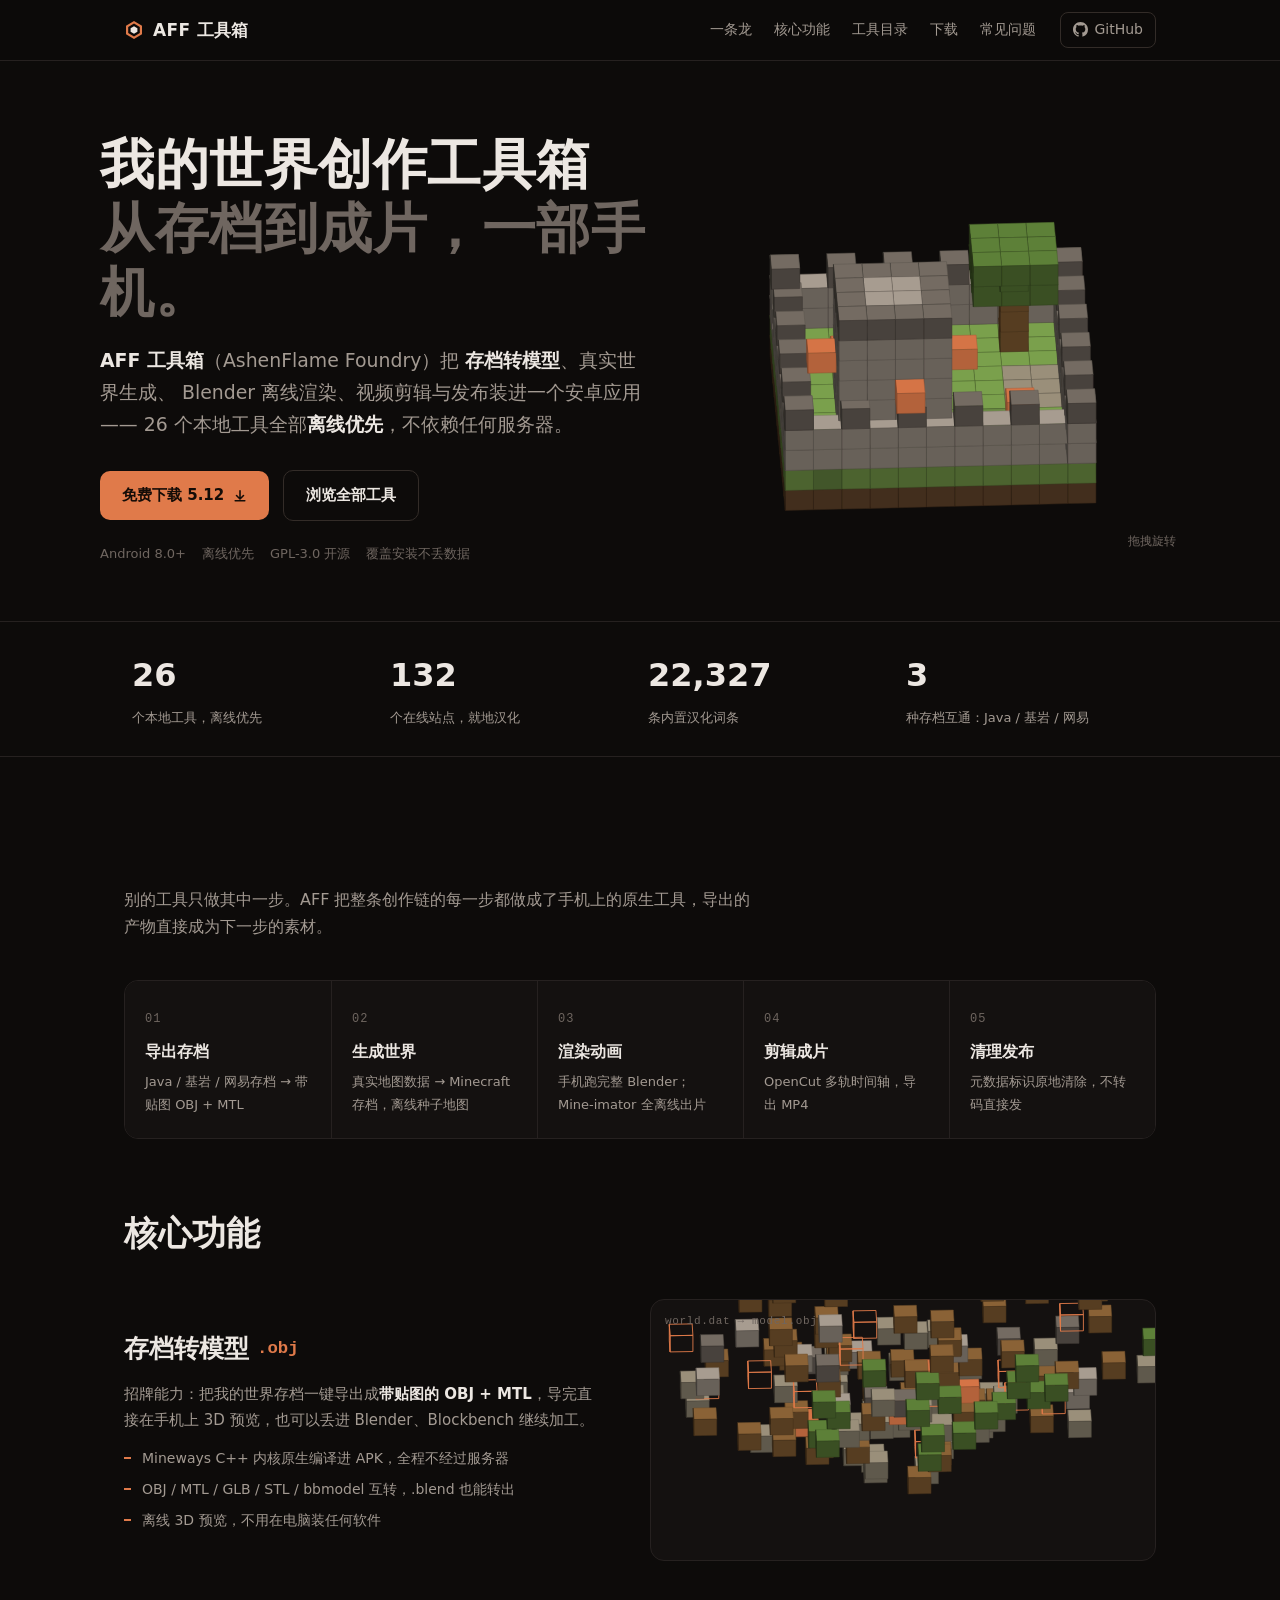
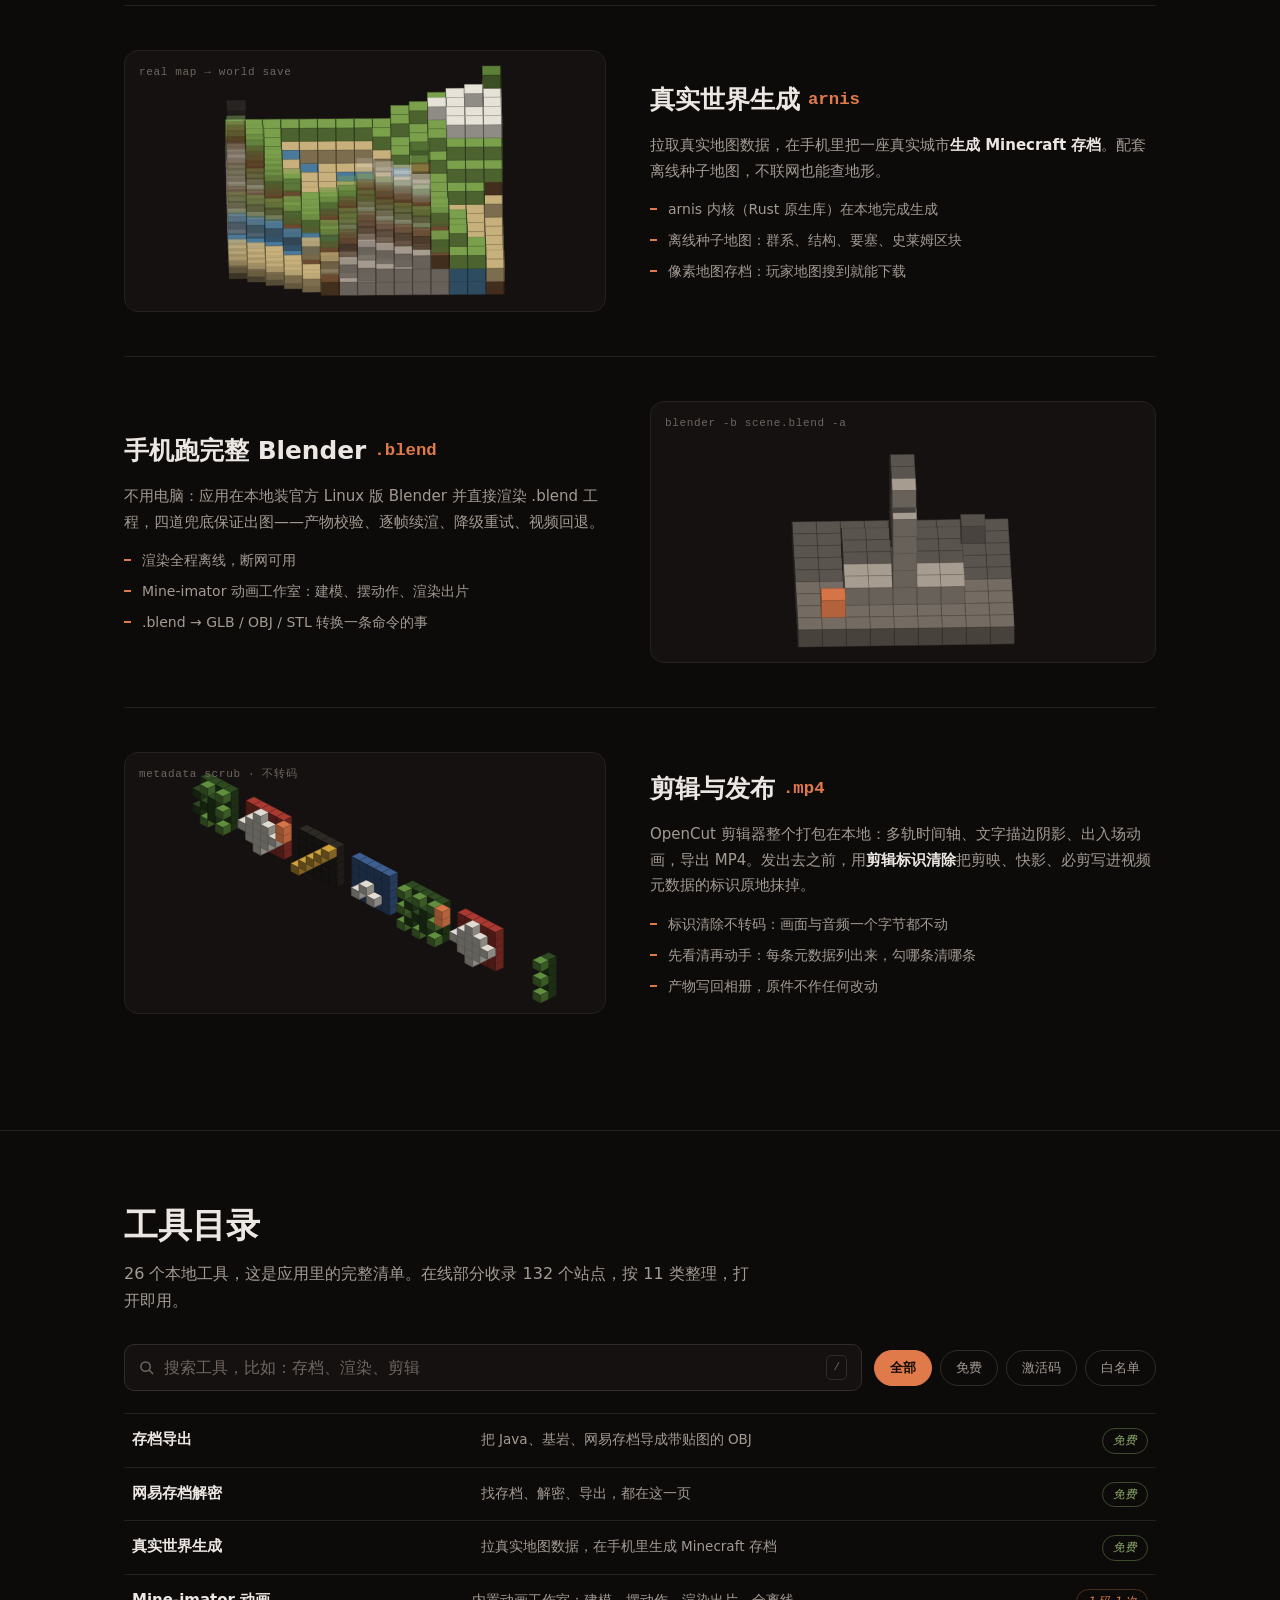
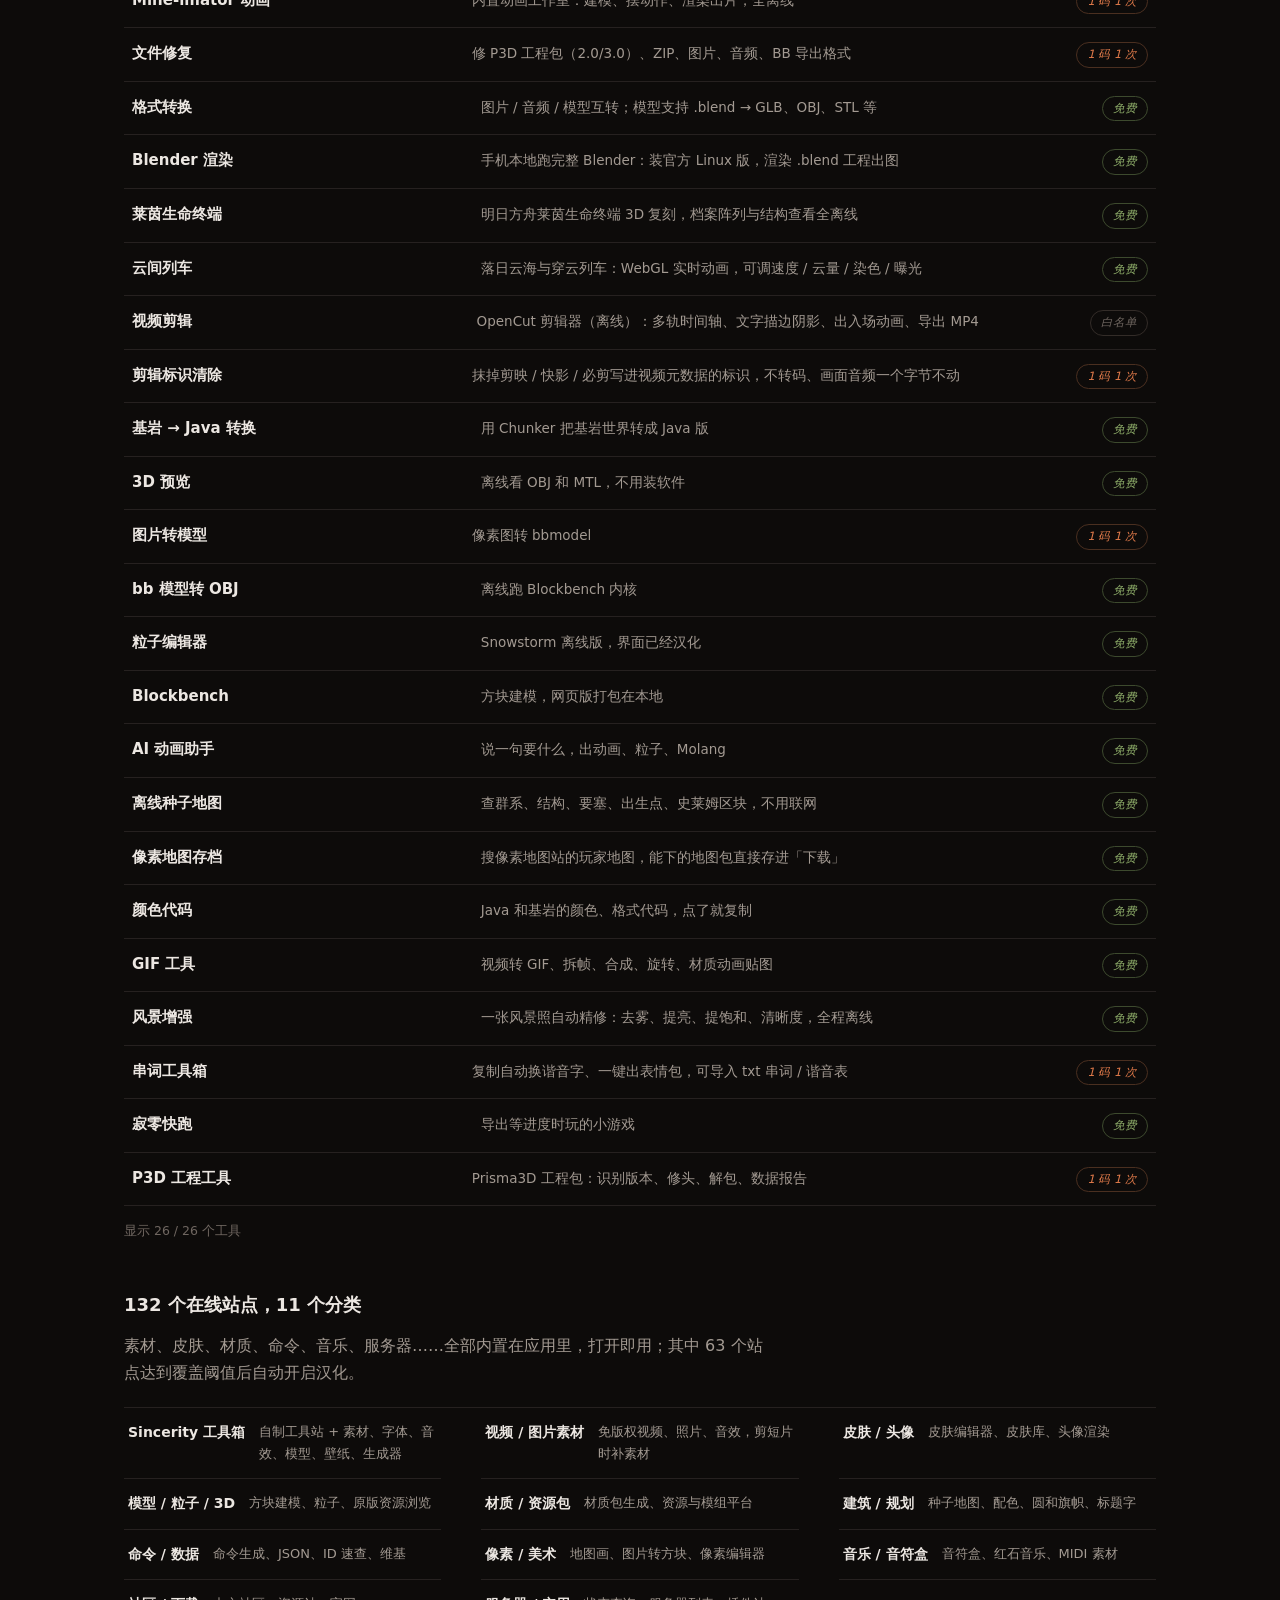
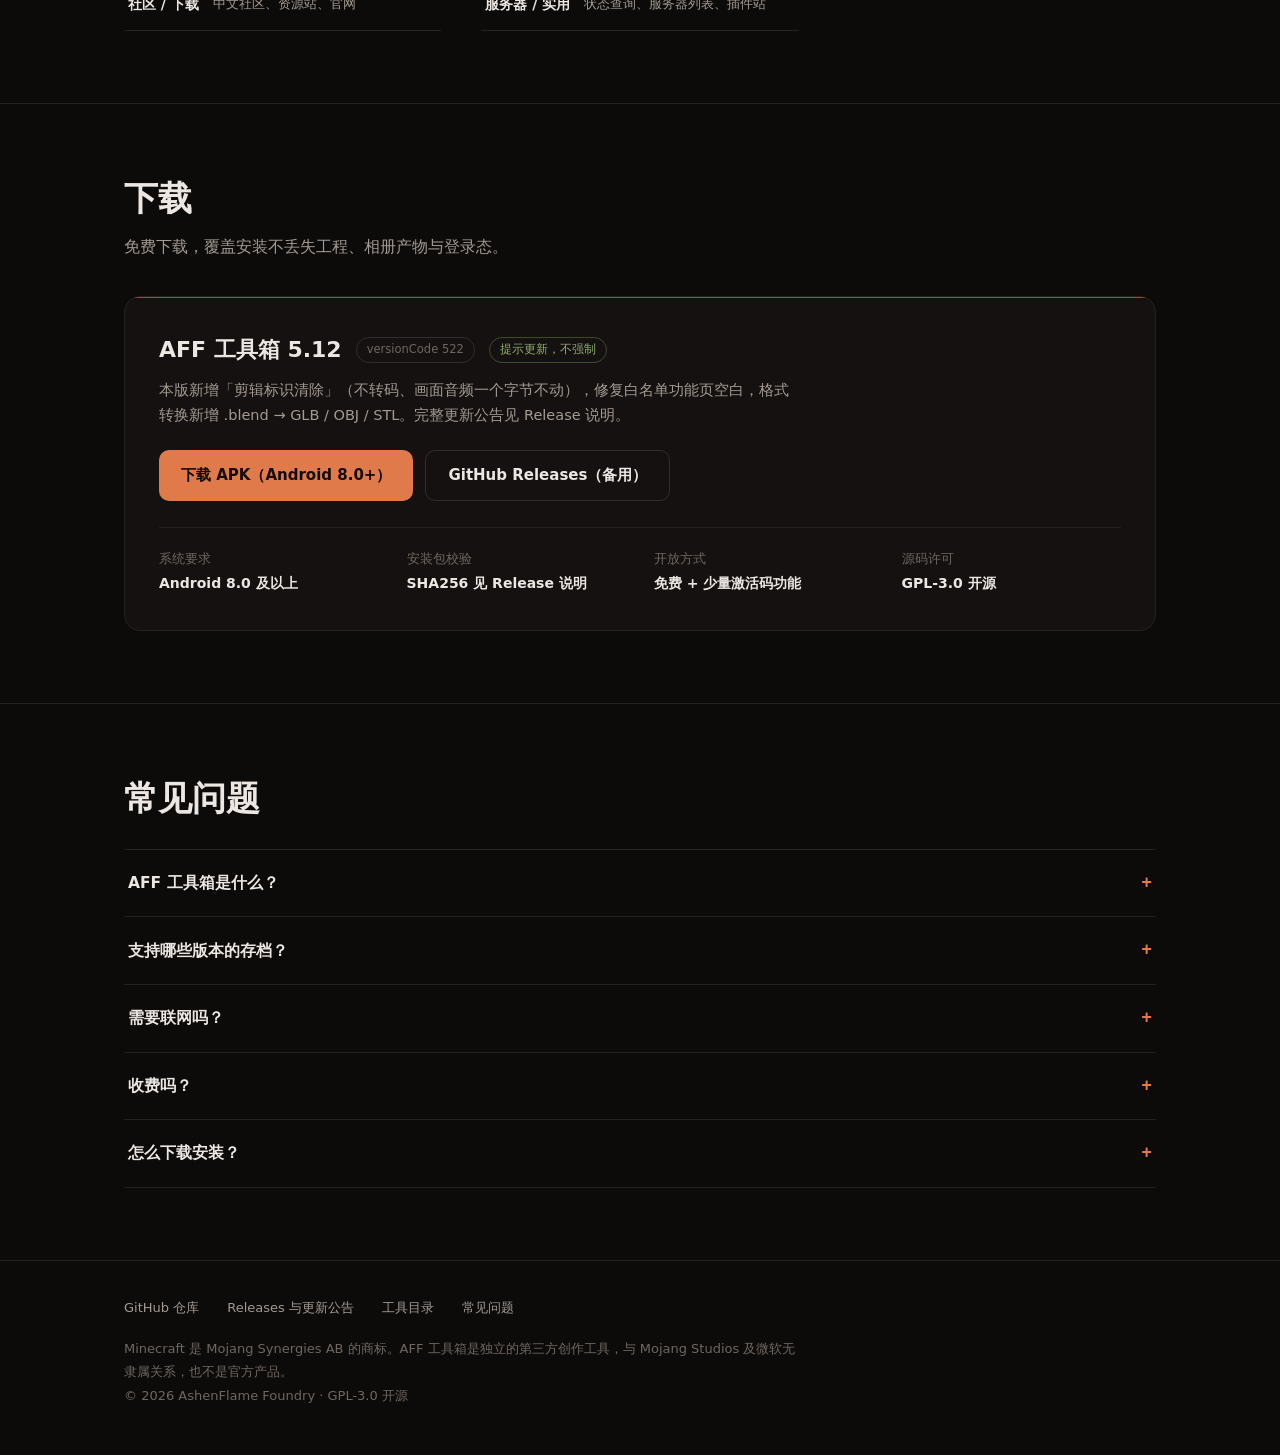
==== commit 6421e4ce: "Shorten meta description to fit Bing length guideline" ====
--- a/index.html
+++ b/index.html
@@ -4,7 +4,7 @@
 <meta charset="UTF-8">
 <meta name="viewport" content="width=device-width, initial-scale=1.0">
 <title>AFF 工具箱 — 我的世界工具箱｜存档转模型·渲染·剪辑（Android）</title>
-<meta name="description" content="AFF 工具箱（AshenFlame Foundry）是一款我的世界创作工具箱：Java/基岩/网易存档转带贴图 OBJ 模型、真实世界生成、Blender 离线渲染、OpenCut 视频剪辑、基岩转 Java、离线种子地图等 26 个本地工具与 132 个在线站点，Android 免费下载，离线优先。">
+<meta name="description" content="AFF 工具箱（AshenFlame Foundry）：我的世界创作工具箱。存档转带贴图 OBJ 模型、真实世界生成、Blender 离线渲染、视频剪辑，26 个本地工具离线优先，Android 免费下载。">
 <meta name="keywords" content="AFF工具箱, 我的世界工具箱, MC工具箱, 存档转模型, Minecraft OBJ导出, 基岩转Java, 离线种子地图, Blender手机渲染, 视频剪辑, MC创作工具">
 <meta name="author" content="AshenFlame Foundry">
 <meta name="msvalidate.01" content="213AA91B19479FCCCD53052372A404ED">
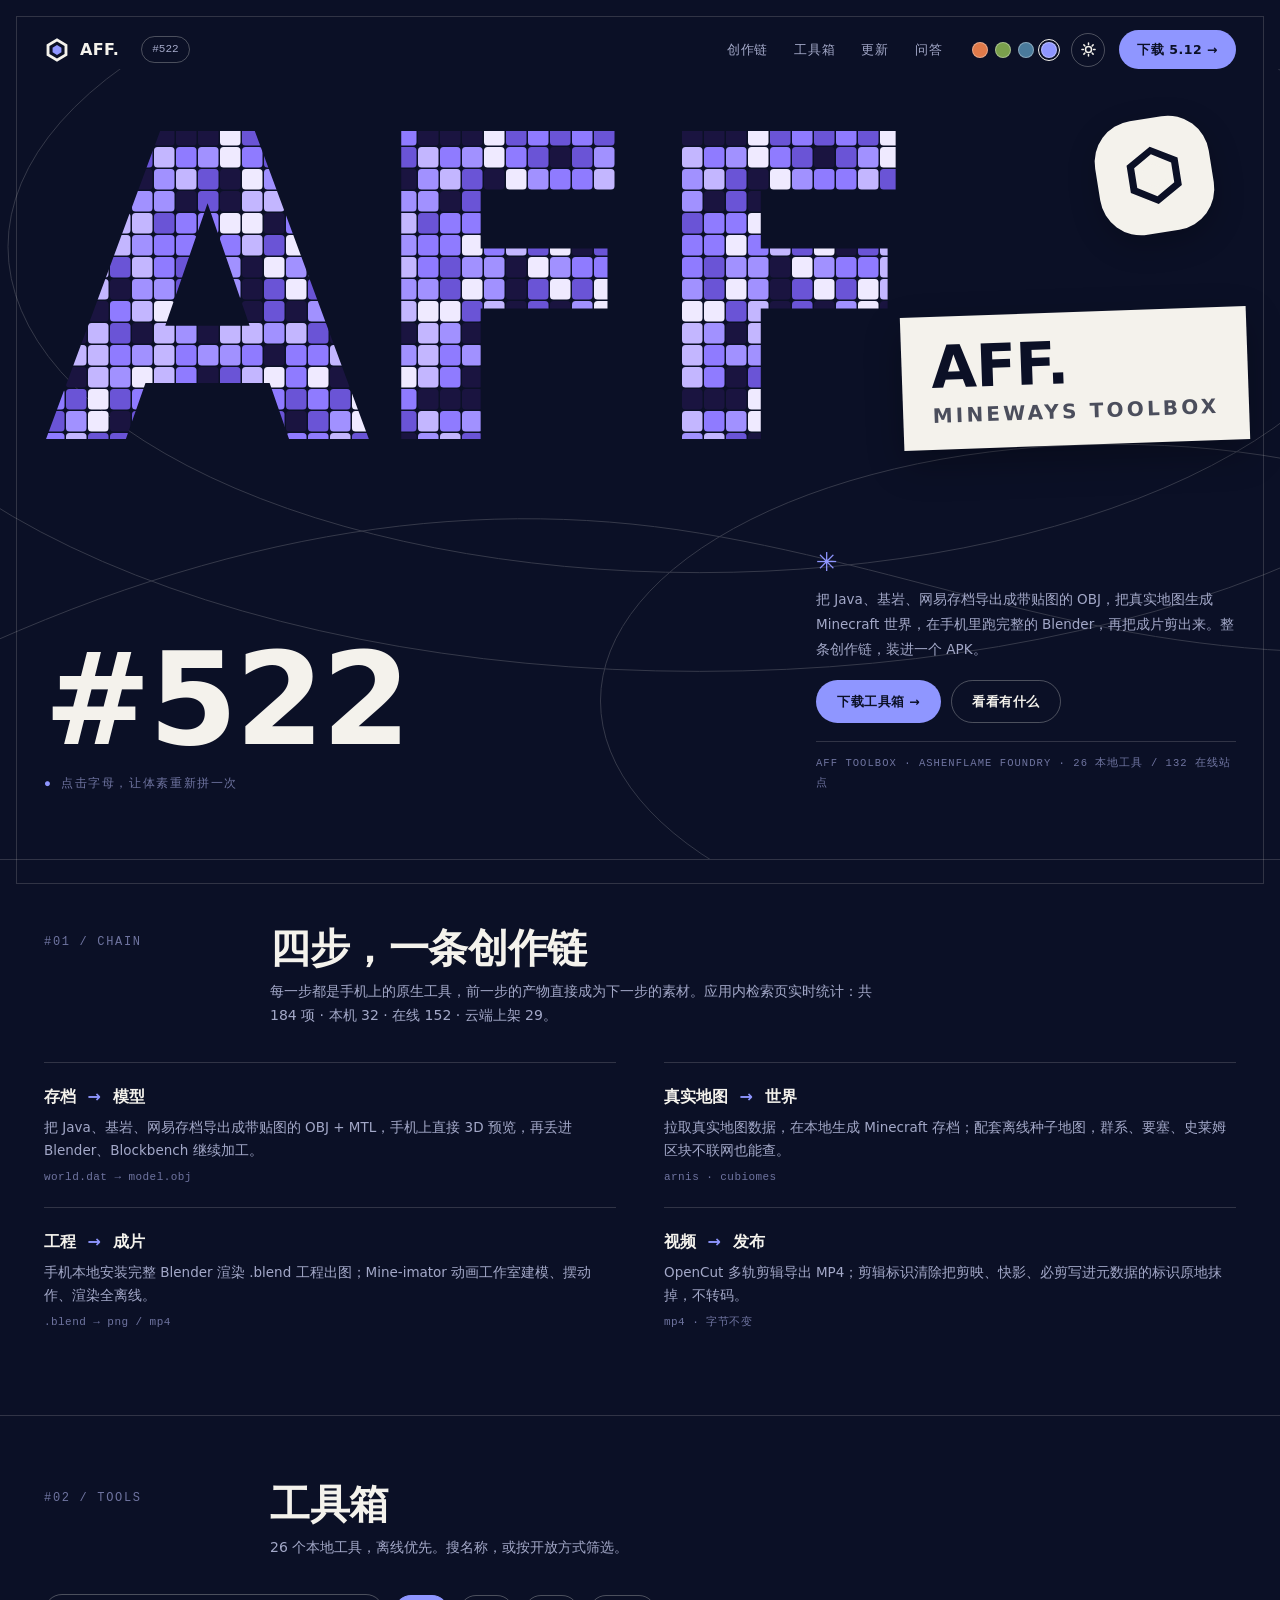
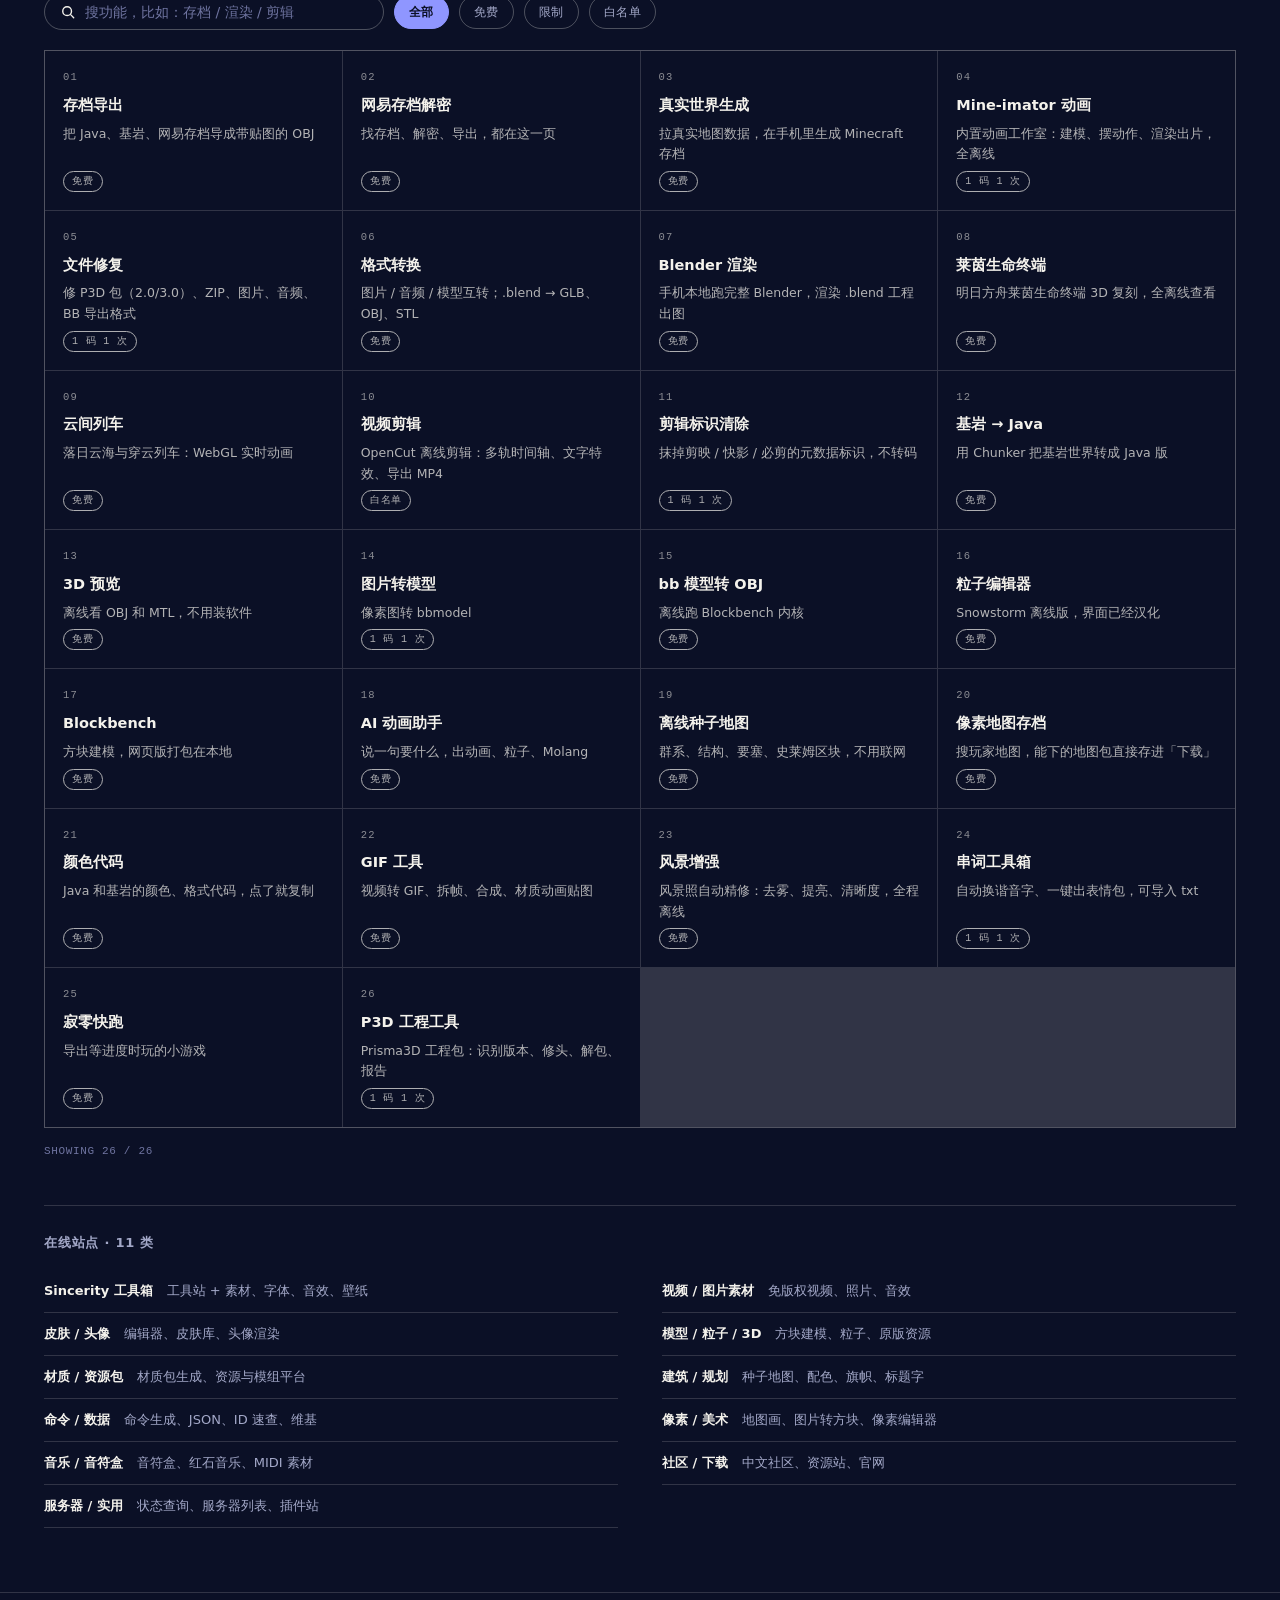
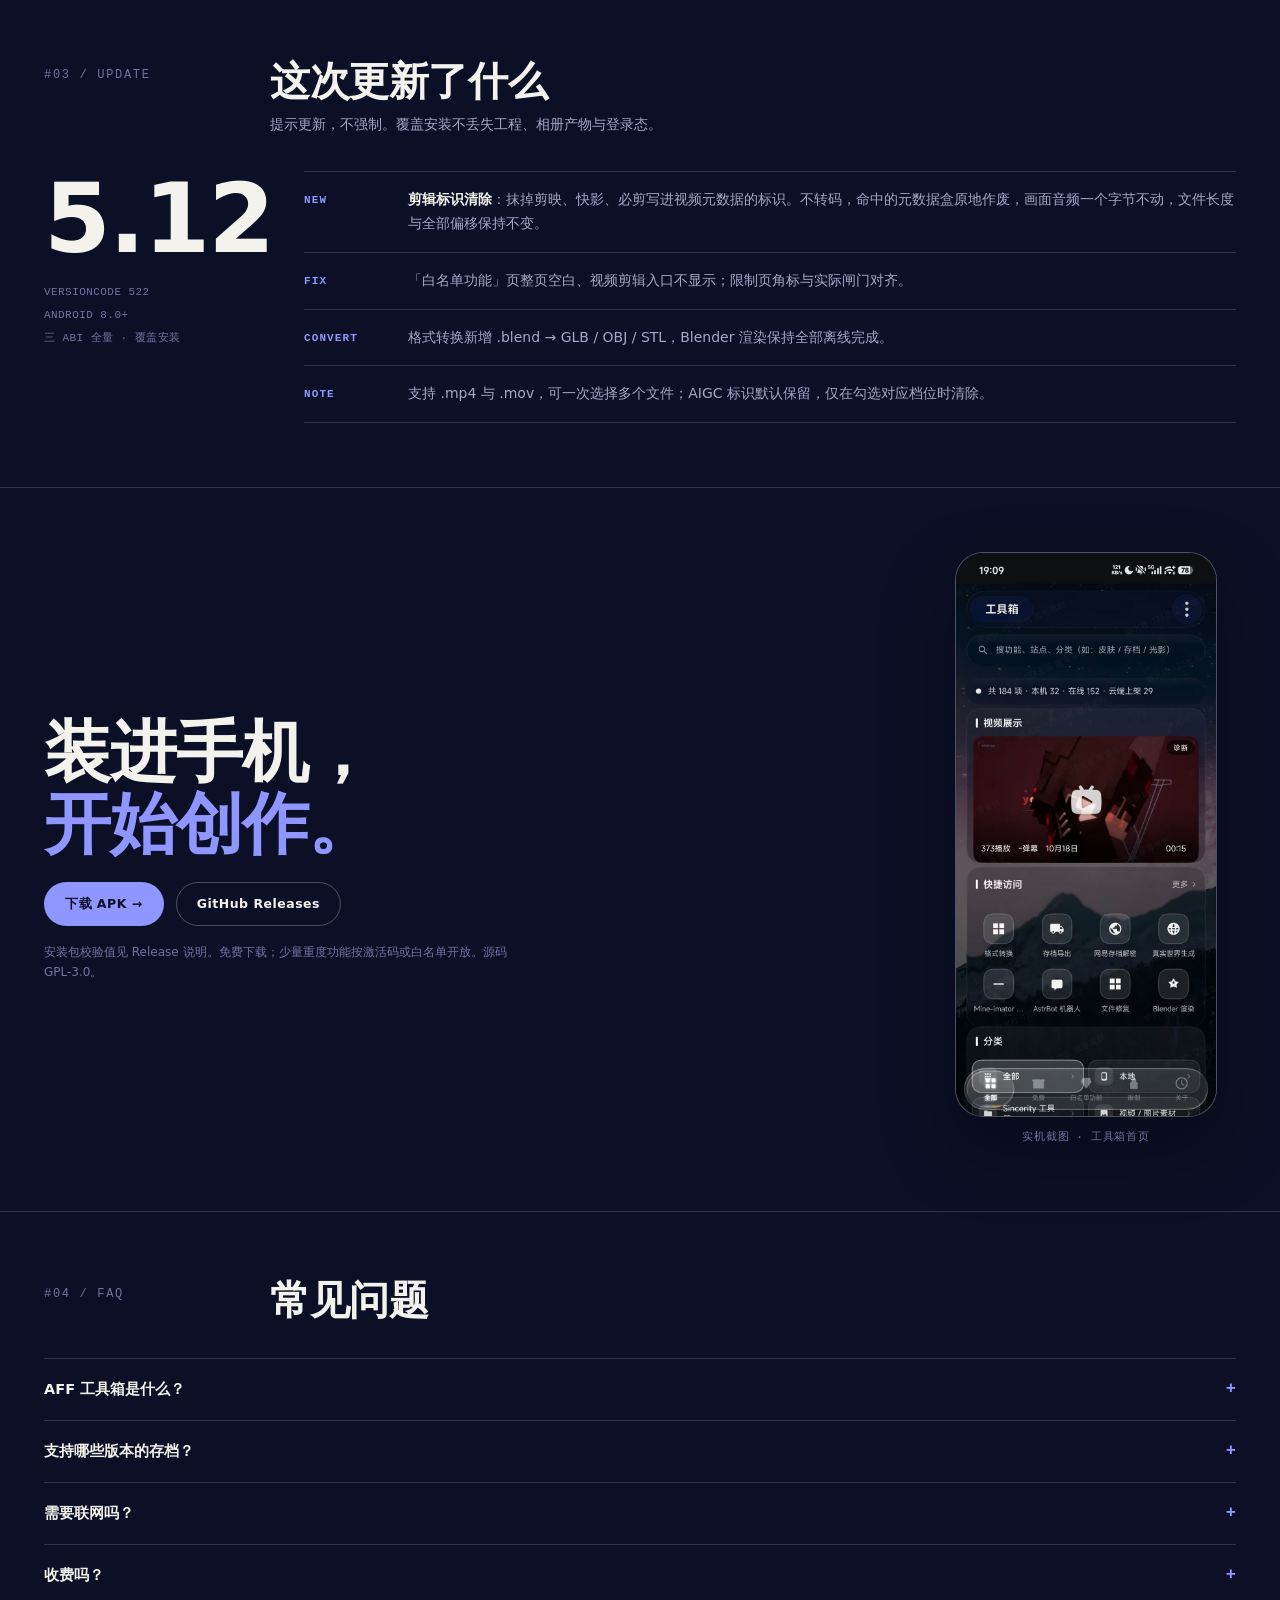
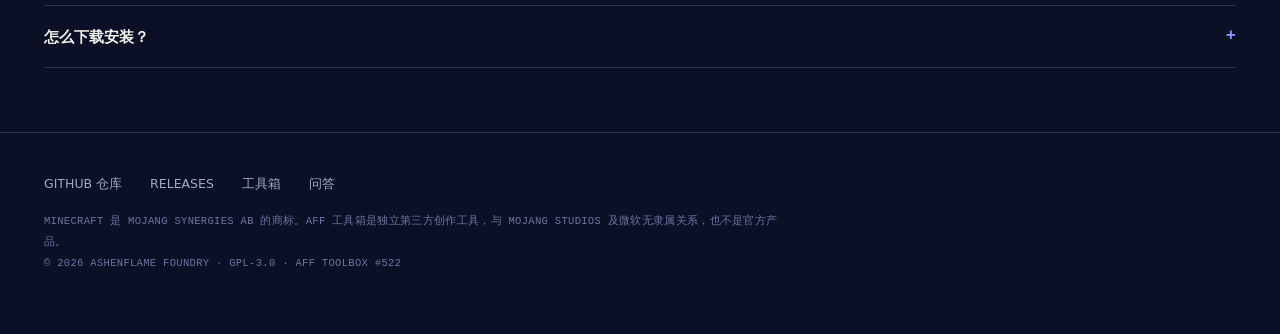
==== commit 718c9b2d: "Rebuild official site as AFF poster design Replicates the Astro-association style poster layout: fra" ====
--- a/index.html
+++ b/index.html
@@ -1,5 +1,5 @@
 <!DOCTYPE html>
-<html lang="zh-CN">
+<html lang="zh-CN" data-theme="dark">
 <head>
 <meta charset="UTF-8">
 <meta name="viewport" content="width=device-width, initial-scale=1.0">
@@ -15,9 +15,11 @@
 <meta property="og:description" content="把存档导成模型、把真实世界生成存档、手机跑 Blender 渲染、离线剪辑出片——26 个本地工具 + 132 个在线站点，一部手机全搞定。">
 <meta property="og:url" content="https://151shi23.github.io/ACE-.github.io/">
 <meta property="og:locale" content="zh_CN">
+<meta property="og:image" content="https://151shi23.github.io/ACE-.github.io/assets/toolbox-home.jpg">
 <meta name="twitter:card" content="summary">
-<meta name="theme-color" content="#0d0b0a">
+<meta name="theme-color" content="#0b1026">
 <link rel="icon" type="image/svg+xml" href="favicon.svg">
+<script>document.documentElement.className += " js";</script>
 <script type="application/ld+json">
 {
   "@context": "https://schema.org",
@@ -50,7 +52,7 @@
         {
           "@type": "Question",
           "name": "AFF 工具箱是什么？",
-          "acceptedAnswer": { "@type": "Answer", "text": "AFF 工具箱（AshenFlame Foundry）是一款安卓端我的世界创作工具箱，把「存档导出 → 世界生成 → 渲染动画 → 视频剪辑 → 发布」整条创作链装进一部手机：26 个本地工具全部离线优先，另收录 132 个在线站点并内置 22,327 条汉化。" }
+          "acceptedAnswer": { "@type": "Answer", "text": "AFF 工具箱（AshenFlame Foundry）是一款安卓端我的世界创作工具箱，把「存档导出 → 世界生成 → 渲染动画 → 视频剪辑 → 发布」整条创作链装进一部手机：26 个本地工具全部离线优先，另收录在线站点并内置汉化。" }
         },
         {
           "@type": "Question",
@@ -60,7 +62,7 @@
         {
           "@type": "Question",
           "name": "需要联网吗？",
-          "acceptedAnswer": { "@type": "Answer", "text": "26 个本地工具全部离线优先：存档导出、Blender 渲染、视频剪辑、种子地图、格式转换都不依赖服务器。只有「在线站点」板块的 132 个网站需要浏览器联网打开。" }
+          "acceptedAnswer": { "@type": "Answer", "text": "本地工具全部离线优先：存档导出、Blender 渲染、视频剪辑、种子地图、格式转换都不依赖服务器。只有「在线站点」板块需要浏览器联网打开。" }
         },
         {
           "@type": "Question",
@@ -79,486 +81,510 @@
 </script>
 <style>
   :root{
-    --bg:#0d0b0a; --bg2:#141110; --line:#262120; --line2:#332c28;
-    --text:#ece7e2; --muted:#a39a92; --faint:#6f6660;
-    --accent:#e07a4a; --accent-bright:#f0925c;
-    --glass:rgba(13,11,10,.55);
+    --bg:#0b1026;
+    --bg-2:#0e1432;
+    --ink:#f4f2ec;
+    --muted:#a3a8c8;
+    --faint:#6f74a0;
+    --line:rgba(244,242,236,.16);
+    --line-2:rgba(244,242,236,.28);
+    --accent:#8f96ff;
+    --accent-ink:#0b1026;
+    --label-bg:#f4f2ec;
+    --label-ink:#0b1026;
+    --card:rgba(244,242,236,.04);
+  }
+  html[data-theme="light"]{
+    --bg:#f1eee6;
+    --bg-2:#e9e5db;
+    --ink:#12162f;
+    --muted:#4c5170;
+    --faint:#7a7e99;
+    --line:rgba(18,22,47,.16);
+    --line-2:rgba(18,22,47,.3);
+    --accent:#5a63e8;
+    --accent-ink:#f4f2ec;
+    --label-bg:#12162f;
+    --label-ink:#f4f2ec;
+    --card:rgba(18,22,47,.035);
   }
   *{margin:0;padding:0;box-sizing:border-box}
   html{scroll-behavior:smooth}
   body{
-    background:var(--bg); color:var(--text);
+    background:var(--bg);color:var(--ink);
     font-family:"MiSans","HarmonyOS Sans SC","PingFang SC","Microsoft YaHei",system-ui,sans-serif;
-    line-height:1.7; -webkit-font-smoothing:antialiased;
-    overflow-x:hidden;
-  }
+    line-height:1.7;-webkit-font-smoothing:antialiased;overflow-x:hidden;
+    transition:background .3s,color .3s;
+  }
+  ::selection{background:var(--accent);color:var(--accent-ink)}
   a{color:inherit}
-  ::selection{background:var(--accent);color:#0d0b0a}
-  .wrap{max-width:1080px;margin:0 auto;padding:0 24px}
-  @media (max-width:480px){ .wrap{padding:0 18px} }
-  section{scroll-margin-top:76px}
-  code,.mono{font-family:ui-monospace,SFMono-Regular,Consolas,monospace;font-size:.9em}
-
-  /* ── 滚动入场：每个元素只播一次 ── */
-  .rv{opacity:0;transform:translateY(14px);transition:opacity .26s ease-out,transform .26s ease-out;transition-delay:calc(var(--i,0)*45ms)}
-  .rv.in{opacity:1;transform:none}
-  @media (prefers-reduced-motion: reduce){
+  .mono{font-family:ui-monospace,SFMono-Regular,Menlo,Consolas,monospace}
+
+  /* 海报外框 */
+  .frame{position:fixed;inset:16px;border:1px solid var(--line);pointer-events:none;z-index:60}
+  @media (max-width:520px){ .frame{inset:8px} }
+
+  /* 顶部 */
+  .top{position:relative;z-index:70;display:flex;align-items:center;gap:22px;padding:30px 44px 0;max-width:1400px;margin:0 auto}
+  @media (max-width:520px){ .top{padding:22px 20px 0} }
+  .logo{display:flex;align-items:center;gap:10px;text-decoration:none;font-weight:800;letter-spacing:.02em;white-space:nowrap}
+  .logo svg{flex:none}
+  .chip{font-family:ui-monospace,Consolas,monospace;font-size:11px;border:1px solid var(--line-2);border-radius:999px;padding:3px 10px;color:var(--muted);white-space:nowrap}
+  .nav{display:flex;gap:26px;margin-left:auto}
+  .nav a{font-size:12.5px;letter-spacing:.06em;text-transform:uppercase;color:var(--muted);text-decoration:none;transition:color .15s}
+  .nav a:hover{color:var(--ink)}
+  .tools-right{display:flex;align-items:center;gap:14px;margin-left:8px}
+  .swatches{display:flex;gap:7px}
+  .sw{width:16px;height:16px;border-radius:50%;border:1px solid rgba(255,255,255,.35);cursor:pointer;padding:0;transition:transform .15s}
+  .sw:hover{transform:scale(1.15)}
+  .sw[aria-pressed="true"]{outline:1px solid var(--ink);outline-offset:2px}
+  .icon-btn{width:34px;height:34px;display:inline-flex;align-items:center;justify-content:center;border:1px solid var(--line-2);border-radius:50%;background:none;color:var(--ink);cursor:pointer;transition:border-color .15s,transform .12s}
+  .icon-btn:hover{border-color:var(--ink)}
+  .icon-btn:active{transform:scale(.94)}
+  .join{display:inline-flex;align-items:center;gap:7px;background:var(--accent);color:var(--accent-ink);border-radius:999px;padding:9px 18px;font-size:12.5px;font-weight:700;text-decoration:none;letter-spacing:.04em;white-space:nowrap;transition:filter .15s,transform .1s}
+  .join:hover{filter:brightness(1.1)}
+  .join:active{transform:scale(.98)}
+  .menu-btn{display:none;width:38px;height:38px;background:none;border:1px solid var(--line-2);border-radius:50%;color:var(--ink);cursor:pointer;align-items:center;justify-content:center}
+  @media (max-width:980px){
+    .nav{display:none}
+    .menu-btn{display:inline-flex;margin-left:auto}
+    .tools-right{margin-left:auto}
+    .join{display:none}
+  }
+  .mobile-menu{display:none;position:relative;z-index:70;max-width:1400px;margin:10px auto 0;padding:0 44px}
+  .mobile-menu a{display:block;padding:10px 0;border-bottom:1px solid var(--line);font-size:14px;color:var(--muted);text-decoration:none}
+  .top.open + .mobile-menu{display:block}
+
+  /* ── Hero 海报 ── */
+  .hero{position:relative;max-width:1400px;margin:0 auto;padding:34px 44px 64px;min-height:calc(100vh - 110px);display:flex;flex-direction:column}
+  @media (max-width:520px){ .hero{padding:26px 20px 40px} }
+  .orbits{position:absolute;inset:0;overflow:hidden;pointer-events:none;z-index:0}
+  .orbits svg{width:100%;height:100%;display:block}
+  .hero-main{position:relative;z-index:2;flex:1;display:flex;flex-direction:column;justify-content:center;padding:20px 0 0}
+
+  .wordmark-wrap{position:relative;user-select:none}
+  .wordmark{
+    font-size:clamp(150px,33vw,470px);
+    font-weight:800;line-height:.8;letter-spacing:-.02em;
+    background-repeat:repeat;background-size:264px;
+    -webkit-background-clip:text;background-clip:text;
+    -webkit-text-fill-color:transparent;color:transparent;
+    cursor:pointer;display:inline-block;
+    padding:0 .04em .1em 0;
+    outline:none;
+  }
+  .wordmark:focus-visible{outline:2px solid var(--accent);outline-offset:8px}
+  .wordmark .lt{display:inline-block;transform-origin:50% 100%}
+  .wordmark.rebuild .lt{animation:relt .5s cubic-bezier(.22,1,.36,1) both;animation-delay:calc(var(--i)*70ms)}
+  @keyframes relt{
+    0%{transform:translateY(.06em) scale(.96)}
+    60%{transform:translateY(-.01em) scale(1.01)}
+    100%{transform:none}
+  }
+  @media (prefers-reduced-motion:reduce){ .wordmark.rebuild .lt{animation:none} }
+
+  .sticker{
+    position:absolute;right:2%;top:-2%;
+    width:clamp(76px,9vw,128px);height:clamp(76px,9vw,128px);
+    background:var(--label-bg);border-radius:36%;
+    display:flex;align-items:center;justify-content:center;
+    transform:rotate(-9deg);box-shadow:0 10px 30px rgba(0,0,0,.22);
+    z-index:3;
+  }
+  .sticker svg{width:56%;height:56%}
+  .label{
+    position:absolute;right:-1%;bottom:16%;
+    background:var(--label-bg);color:var(--label-ink);
+    padding:.35em .5em .4em;transform:rotate(-2deg);
+    box-shadow:0 14px 36px rgba(0,0,0,.28);z-index:2;
+    font-weight:800;line-height:1.02;letter-spacing:-.01em;
+    font-size:clamp(26px,4.6vw,64px);
+    white-space:nowrap;
+  }
+  .label small{display:block;font-size:.34em;letter-spacing:.16em;font-weight:700;margin-top:.4em;opacity:.72}
+  @media (max-width:760px){
+    .wordmark{font-size:clamp(110px,34vw,158px)}
+    .wordmark-wrap{display:flex;flex-direction:column;align-items:flex-start}
+    .sticker{position:static;align-self:flex-end;width:64px;height:64px;margin:-6px 6px 2px 0;transform:rotate(-8deg)}
+    .label{position:static;font-size:24px;transform:rotate(-2deg);margin-top:2px}
+  }
+
+  .hero-bottom{position:relative;z-index:2;display:grid;grid-template-columns:minmax(0,1fr) minmax(0,420px);gap:40px;align-items:end;margin-top:44px}
+  @media (max-width:900px){ .hero-bottom{grid-template-columns:1fr;gap:26px} }
+  .issue{display:flex;flex-direction:column;gap:10px}
+  .issue b{font-size:clamp(64px,10vw,128px);font-weight:800;line-height:1;letter-spacing:-.02em}
+  .issue span{font-family:ui-monospace,Consolas,monospace;font-size:11.5px;letter-spacing:.14em;color:var(--faint);text-transform:uppercase}
+  .issue span i{font-style:normal;color:var(--accent)}
+
+  .blurb{max-width:420px}
+  .blurb .star{color:var(--accent);font-size:26px;line-height:1;display:block;margin-bottom:12px}
+  .blurb p{font-size:13.5px;line-height:1.85;color:var(--muted)}
+  .blurb .btns{display:flex;gap:10px;flex-wrap:wrap;margin-top:18px}
+  .pill{display:inline-flex;align-items:center;gap:8px;border-radius:999px;padding:10px 20px;font-size:12.5px;font-weight:700;text-decoration:none;letter-spacing:.04em;border:1px solid transparent;transition:filter .15s,background .15s,border-color .15s;min-height:40px}
+  .pill.solid{background:var(--accent);color:var(--accent-ink)}
+  .pill.solid:hover{filter:brightness(1.1)}
+  .pill.ghost{border-color:var(--line-2);color:var(--ink)}
+  .pill.ghost:hover{border-color:var(--ink)}
+  .rule{height:1px;background:var(--line);margin:18px 0 12px}
+  .blurb .meta{font-family:ui-monospace,Consolas,monospace;font-size:10.5px;letter-spacing:.1em;color:var(--faint);text-transform:uppercase}
+
+  /* ── 分区公共 ── */
+  .wrap{max-width:1400px;margin:0 auto;padding:0 44px}
+  @media (max-width:520px){ .wrap{padding:0 20px} }
+  .sec{padding:64px 0;border-top:1px solid var(--line)}
+  .sec-head{display:grid;grid-template-columns:200px minmax(0,1fr);gap:26px;margin-bottom:34px}
+  @media (max-width:820px){ .sec-head{grid-template-columns:1fr;gap:8px} }
+  .sec-num{font-family:ui-monospace,Consolas,monospace;font-size:12px;letter-spacing:.14em;color:var(--faint);padding-top:8px}
+  .sec-head h2{font-size:clamp(1.6rem,3.4vw,2.5rem);font-weight:800;line-height:1.2;letter-spacing:-.01em}
+  .sec-head p{margin-top:8px;font-size:14px;color:var(--muted);max-width:44em}
+
+  /* 创作链 */
+  .chain{display:grid;grid-template-columns:repeat(2,1fr);gap:0 48px}
+  .chain-row{padding:20px 0;border-top:1px solid var(--line);display:flex;flex-direction:column;gap:6px;transition:background .15s}
+  .chain-row:hover{background:var(--card)}
+  .chain-row h3{font-size:16px;font-weight:700}
+  .chain-row h3 i{font-style:normal;color:var(--accent);margin:0 6px}
+  .chain-row p{font-size:13.5px;color:var(--muted)}
+  .chain-row .mono{font-size:11px;color:var(--faint);letter-spacing:.04em}
+  @media (max-width:820px){ .chain{grid-template-columns:1fr} }
+
+  /* 工具箱 */
+  .filter{display:flex;gap:10px;flex-wrap:wrap;align-items:center;margin-bottom:20px}
+  .search{display:flex;align-items:center;gap:10px;border:1px solid var(--line-2);border-radius:999px;padding:9px 16px;min-width:220px;flex:1;max-width:340px;background:none}
+  .search:focus-within{border-color:var(--accent)}
+  .search input{flex:1;min-width:0;background:none;border:none;outline:none;color:var(--ink);font-size:14px;font-family:inherit}
+  .search input::placeholder{color:var(--faint)}
+  .fbtn{font-family:inherit;font-size:12px;letter-spacing:.04em;color:var(--muted);background:none;border:1px solid var(--line-2);border-radius:999px;padding:6px 14px;cursor:pointer;min-height:34px;transition:all .15s}
+  .fbtn:hover{color:var(--ink);border-color:var(--ink)}
+  .fbtn.on{background:var(--accent);border-color:var(--accent);color:var(--accent-ink);font-weight:700}
+  .grid-tools{display:grid;grid-template-columns:repeat(auto-fill,minmax(250px,1fr));gap:1px;background:var(--line);border:1px solid var(--line)}
+  .tool{background:var(--bg);padding:18px;min-height:128px;display:flex;flex-direction:column;gap:6px;transition:background .15s,color .15s}
+  .tool:hover{background:var(--accent);color:var(--accent-ink)}
+  .tool .no{font-family:ui-monospace,Consolas,monospace;font-size:10.5px;letter-spacing:.12em;opacity:.55}
+  .tool b{font-size:14.5px;font-weight:700}
+  .tool p{font-size:12.5px;line-height:1.65;opacity:.72;flex:1}
+  .tool .tag{font-family:ui-monospace,Consolas,monospace;font-size:10px;letter-spacing:.08em;border:1px solid currentColor;border-radius:999px;padding:1px 8px;align-self:flex-start;opacity:.7}
+  .tool:hover .tag{opacity:.9}
+  .empty{display:none;padding:20px 0;font-size:13px;color:var(--faint)}
+  .shown{font-family:ui-monospace,Consolas,monospace;font-size:11px;color:var(--faint);margin-top:14px;letter-spacing:.06em}
+
+  .sites{margin-top:44px;padding-top:26px;border-top:1px solid var(--line)}
+  .sites h3{font-size:13px;letter-spacing:.06em;color:var(--muted);font-weight:700;text-transform:uppercase}
+  .site-grid{margin-top:16px;display:grid;grid-template-columns:1fr 1fr;gap:0 44px}
+  .site-grid div{display:flex;gap:14px;padding:10px 0;border-bottom:1px solid var(--line);font-size:13px}
+  .site-grid b{font-weight:600;white-space:nowrap}
+  .site-grid span{color:var(--muted)}
+  @media (max-width:820px){ .site-grid{grid-template-columns:1fr} }
+
+  /* 更新 */
+  .rel{display:grid;grid-template-columns:220px minmax(0,1fr);gap:40px}
+  @media (max-width:820px){ .rel{grid-template-columns:1fr;gap:16px} }
+  .big-ver{font-size:clamp(52px,8vw,96px);font-weight:800;line-height:1;letter-spacing:-.02em}
+  .rel-meta{margin-top:14px;font-family:ui-monospace,Consolas,monospace;font-size:11px;line-height:2.1;color:var(--faint);letter-spacing:.04em}
+  .rel-list{border-top:1px solid var(--line)}
+  .rel-item{display:grid;grid-template-columns:88px minmax(0,1fr);gap:16px;padding:16px 0;border-bottom:1px solid var(--line);font-size:14px}
+  .rel-item b{font-family:ui-monospace,Consolas,monospace;font-size:11px;letter-spacing:.1em;color:var(--accent);padding-top:3px}
+  .rel-item p{color:var(--muted)}
+  .rel-item p em{font-style:normal;color:var(--ink);font-weight:600}
+  @media (max-width:520px){ .rel-item{grid-template-columns:1fr;gap:4px} }
+
+  /* 下载 */
+  .dl{display:grid;grid-template-columns:minmax(0,1fr) 300px;gap:40px;align-items:center}
+  @media (max-width:820px){ .dl{grid-template-columns:1fr} }
+  .dl h2{font-size:clamp(2rem,5.2vw,4.2rem);font-weight:800;line-height:1.08;letter-spacing:-.015em}
+  .dl h2 span{color:var(--accent)}
+  .dl .btns{display:flex;gap:12px;flex-wrap:wrap;margin-top:22px}
+  .dl .note{margin-top:16px;font-size:12px;color:var(--faint);max-width:40em}
+  .phone{position:relative;justify-self:center;transform:rotate(3deg)}
+  .phone-card{width:min(262px,64vw);border-radius:28px;overflow:hidden;border:1px solid var(--line-2);background:var(--bg-2);box-shadow:0 30px 70px rgba(0,0,0,.35)}
+  .phone-card img{display:block;width:100%;height:auto}
+  .phone figcaption{margin-top:12px;text-align:center;font-family:ui-monospace,Consolas,monospace;font-size:10.5px;color:var(--faint);letter-spacing:.08em}
+  @media (max-width:820px){ .phone{justify-self:start;margin-top:10px} }
+
+  /* FAQ */
+  .faq{border-top:1px solid var(--line)}
+  .faq details{border-bottom:1px solid var(--line)}
+  .faq summary{list-style:none;display:flex;justify-content:space-between;align-items:center;gap:16px;padding:16px 0;font-size:14.5px;font-weight:600;cursor:pointer;min-height:48px}
+  .faq summary::-webkit-details-marker{display:none}
+  .faq summary::after{content:"+";font-family:ui-monospace,monospace;color:var(--accent);font-size:17px;transition:transform .18s}
+  .faq details[open] summary::after{transform:rotate(45deg)}
+  .faq .a{padding:0 0 18px;font-size:13.5px;color:var(--muted);max-width:48em}
+
+  footer{border-top:1px solid var(--line);padding:40px 0 60px}
+  footer .cols{display:flex;gap:12px 28px;flex-wrap:wrap;margin-bottom:16px}
+  footer a{font-size:12.5px;color:var(--muted);text-decoration:none}
+  footer a:hover{color:var(--ink)}
+  .legal{font-family:ui-monospace,Consolas,monospace;font-size:10.5px;line-height:2;color:var(--faint);letter-spacing:.03em;max-width:70em}
+
+  /* 入场 */
+  .js .rv{opacity:0;transform:translateY(16px)}
+  .js .rv.in{opacity:1;transform:none;transition:opacity .55s cubic-bezier(.22,1,.36,1),transform .55s cubic-bezier(.22,1,.36,1);transition-delay:calc(var(--i,0)*60ms)}
+  @media (prefers-reduced-motion:reduce){
     html{scroll-behavior:auto}
-    .rv{opacity:1;transform:none;transition:none}
-  }
-
-  /* ── 顶部导航 ── */
-  header{
-    position:sticky;top:0;z-index:50;
-    background:var(--glass);
-    -webkit-backdrop-filter:blur(14px) saturate(1.3);backdrop-filter:blur(14px) saturate(1.3);
-    border-bottom:1px solid var(--line);
-  }
-  .nav{display:flex;align-items:center;gap:24px;height:60px}
-  .brand{font-weight:800;font-size:17px;letter-spacing:.02em;text-decoration:none;display:flex;align-items:center;gap:9px;white-space:nowrap}
-  .brand svg{display:block;flex:none}
-  .nav-links{display:flex;gap:22px;margin-left:auto}
-  .nav-links a{font-size:14px;color:var(--muted);text-decoration:none;white-space:nowrap;transition:color .15s}
-  .nav-links a:hover{color:var(--text)}
-  .nav-gh a{display:inline-flex;align-items:center;gap:6px;font-size:14px;color:var(--muted);text-decoration:none;border:1px solid var(--line2);border-radius:8px;padding:5px 12px;white-space:nowrap;transition:color .15s,border-color .15s}
-  .nav-gh a:hover{color:var(--text);border-color:var(--faint)}
-  .menu-btn{display:none;margin-left:auto;width:44px;height:44px;margin-right:-8px;background:none;border:none;cursor:pointer;color:var(--text);align-items:center;justify-content:center}
-  .mobile-menu{display:none;border-top:1px solid var(--line);padding:8px 0 14px}
-  .mobile-menu a{display:block;padding:11px 24px;font-size:15px;color:var(--muted);text-decoration:none}
-  .mobile-menu a:active{color:var(--text);background:var(--bg2)}
-  header.open .mobile-menu{display:block}
-  @media (max-width:880px){
-    .nav-links{display:none}
-    .menu-btn{display:inline-flex}
-    .nav{gap:12px}
-  }
-
-  /* ── Hero ── */
-  .hero{padding:72px 0 56px;display:grid;grid-template-columns:minmax(0,1.05fr) minmax(0,.95fr);gap:40px;align-items:center}
-  .hero h1{font-size:clamp(2rem,6vw,3.4rem);font-weight:800;line-height:1.18;letter-spacing:.01em}
-  .hero h1 .dim{color:var(--faint);font-weight:600}
-  .hero p.lead{margin-top:18px;font-size:clamp(1rem,1.6vw,1.18rem);color:var(--muted);max-width:34em}
-  .hero p.lead strong{color:var(--text);font-weight:600}
-  .cta-row{margin-top:30px;display:flex;gap:14px;flex-wrap:wrap;align-items:center}
-  .btn{display:inline-flex;align-items:center;gap:9px;text-decoration:none;font-size:15px;font-weight:600;border-radius:10px;padding:12px 22px;transition:transform .12s,background .15s,border-color .15s}
-  .btn:active{transform:scale(.97)}
-  .btn-primary{background:var(--accent);color:#140c07}
-  .btn-primary:hover{background:var(--accent-bright)}
-  .btn-ghost{border:1px solid var(--line2);color:var(--text)}
-  .btn-ghost:hover{border-color:var(--faint)}
-  .hero-meta{margin-top:22px;font-size:13px;color:var(--faint)}
-  .hero-meta span{margin-right:16px;white-space:nowrap}
-  .hero-canvas-box{position:relative;min-height:340px}
-  #voxel{width:100%;height:420px;display:block;touch-action:pan-y;cursor:grab}
-  #voxel:active{cursor:grabbing}
-  .canvas-hint{position:absolute;right:4px;bottom:8px;font-size:12px;color:var(--faint);user-select:none;pointer-events:none;transition:opacity .3s}
-  @media (max-width:880px){
-    .hero{grid-template-columns:1fr;gap:26px;padding:44px 0 36px}
-    #voxel{height:320px}
-  }
-
-  /* ── 数字带 ── */
-  .stats{border-top:1px solid var(--line);border-bottom:1px solid var(--line)}
-  .stats .wrap{display:grid;grid-template-columns:repeat(4,1fr)}
-  .stat{padding:26px 8px}
-  .stat b{display:block;font-size:clamp(1.5rem,2.6vw,2rem);font-weight:800;font-variant-numeric:tabular-nums}
-  .stat span{font-size:13px;color:var(--muted)}
-  @media (max-width:680px){
-    .stats .wrap{grid-template-columns:repeat(2,1fr)}
-    .stat{padding:18px 8px}
-    .stat:nth-child(n+3){border-top:1px solid var(--line)}
-    .stat:nth-child(2n){border-left:1px solid var(--line);padding-left:18px}
-  }
-
-  /* ── 章节 ── */
-  section{padding:72px 0}
-  h2{font-size:clamp(1.55rem,3vw,2.15rem);font-weight:800;line-height:1.3}
-  .sec-lead{margin-top:12px;color:var(--muted);max-width:40em}
-  @media (max-width:680px){ section{padding:52px 0} }
-
-  /* ── 一条龙 ── */
-  .pipeline{margin-top:40px;display:grid;grid-template-columns:repeat(5,1fr);border:1px solid var(--line);border-radius:14px;overflow:hidden}
-  .step{padding:22px 20px;border-left:1px solid var(--line);background:var(--bg2);position:relative;transition:background .18s}
-  .step:first-child{border-left:none}
-  .step::after{content:"";position:absolute;left:0;bottom:0;height:2px;width:0;background:var(--accent);transition:width .22s ease-out}
-  .step:hover{background:#1a1614}
-  .step:hover::after{width:100%}
-  .step i{font-style:normal;font-family:ui-monospace,Consolas,monospace;font-size:12px;color:var(--faint);letter-spacing:.08em;transition:color .18s}
-  .step:hover i{color:var(--accent)}
-  .step h3{font-size:16px;font-weight:700;margin-top:8px}
-  .step p{font-size:13px;color:var(--muted);margin-top:6px}
-  @media (max-width:880px){
-    .pipeline{grid-template-columns:1fr}
-    .step{border-left:none;border-top:1px solid var(--line);padding:16px 18px 16px 52px}
-    .step:first-child{border-top:none}
-    .step i{position:absolute;left:18px;top:19px}
-  }
-
-  /* ── 核心功能 ── */
-  .feat{display:grid;grid-template-columns:minmax(0,1fr) minmax(0,1.05fr);gap:44px;align-items:center;padding:44px 0;border-bottom:1px solid var(--line)}
-  .feat:last-of-type{border-bottom:none}
-  .feat h3{font-size:clamp(1.25rem,2.2vw,1.55rem);font-weight:800}
-  .feat h3 em{font-style:normal;color:var(--accent);font-size:.7em;vertical-align:.25em;font-family:ui-monospace,monospace;margin-left:8px}
-  .feat p{margin-top:12px;color:var(--muted);font-size:15px}
-  .feat p strong{color:var(--text);font-weight:600}
-  .feat ul{margin-top:14px;list-style:none}
-  .feat li{font-size:14px;color:var(--muted);padding-left:18px;position:relative;margin-top:7px}
-  .feat li::before{content:"";position:absolute;left:0;top:.72em;width:7px;height:2px;background:var(--accent)}
-  .feat-visual{border:1px solid var(--line);border-radius:14px;background:var(--bg2);overflow:hidden;position:relative}
-  .feat-visual canvas{display:block;width:100%;height:260px;touch-action:pan-y}
-  .feat-tag{position:absolute;left:14px;top:12px;font-family:ui-monospace,Consolas,monospace;font-size:11px;color:var(--faint);letter-spacing:.06em;user-select:none;pointer-events:none}
-  .feat.flip .feat-text{order:2}
-  @media (max-width:880px){
-    .feat{grid-template-columns:1fr;gap:18px;padding:32px 0}
-    .feat.flip .feat-text{order:0}
-    .feat-visual canvas{height:220px}
-  }
-
-  /* ── 工具目录 ── */
-  .dir-controls{margin-top:30px;display:flex;gap:12px;flex-wrap:wrap;align-items:center}
-  .dir-search{flex:1;min-width:200px;display:flex;align-items:center;gap:10px;border:1px solid var(--line2);border-radius:10px;padding:10px 14px;background:var(--bg2)}
-  .dir-search:focus-within{border-color:var(--accent)}
-  .dir-search input{flex:1;min-width:0;background:none;border:none;outline:none;color:var(--text);font-size:16px;font-family:inherit}
-  .dir-search input::placeholder{color:var(--faint)}
-  .dir-search kbd{font-size:11px;color:var(--faint);border:1px solid var(--line2);border-radius:5px;padding:2px 6px}
-  @media (max-width:680px){ .dir-search kbd{display:none} }
-  .tag-filter{display:flex;gap:8px;flex-wrap:wrap}
-  .tag-btn{font-size:13px;color:var(--muted);background:none;border:1px solid var(--line2);border-radius:99px;padding:7px 15px;cursor:pointer;font-family:inherit;transition:color .15s,border-color .15s,background .15s;min-height:36px}
-  .tag-btn:hover{color:var(--text)}
-  .tag-btn.on{color:#140c07;background:var(--accent);border-color:var(--accent);font-weight:600}
-  .tool-list{margin-top:22px;list-style:none;border-top:1px solid var(--line)}
-  .tool-list li{display:grid;grid-template-columns:1.1fr 2fr auto;gap:16px;align-items:baseline;padding:13px 8px;border-bottom:1px solid var(--line);position:relative;transition:background .15s}
-  .tool-list li::before{content:"";position:absolute;left:0;top:0;bottom:0;width:2px;background:var(--accent);transform:scaleY(0);transition:transform .18s ease-out}
-  .tool-list li:hover{background:rgba(224,122,74,.05)}
-  .tool-list li:hover::before{transform:scaleY(1)}
-  .tool-list b{font-size:15px;font-weight:700}
-  .tool-list span{font-size:13.5px;color:var(--muted)}
-  .badge{font-size:11.5px;color:var(--faint);border:1px solid var(--line2);border-radius:99px;padding:2px 10px;white-space:nowrap}
-  .badge.free{color:#8fae6a;border-color:#3d4a2e}
-  .badge.limit{color:var(--accent);border-color:#4a2f20}
-  .dir-empty{display:none;margin-top:18px;color:var(--faint);font-size:14px}
-  .dir-count{margin-top:14px;font-size:12.5px;color:var(--faint);font-variant-numeric:tabular-nums}
-  .webcats{margin-top:48px}
-  .webcats h3{font-size:18px;font-weight:700}
-  .cat-grid{margin-top:20px;display:grid;grid-template-columns:repeat(auto-fill,minmax(300px,1fr));gap:0 40px;border-top:1px solid var(--line)}
-  .cat-row{display:flex;gap:14px;padding:13px 4px;border-bottom:1px solid var(--line)}
-  .cat-row b{font-size:14px;font-weight:700;white-space:nowrap}
-  .cat-row span{font-size:13px;color:var(--muted)}
-  @media (max-width:680px){ .cat-grid{grid-template-columns:1fr} }
-
-  /* ── 下载 ── */
-  .dl-panel{margin-top:36px;border:1px solid var(--line);border-radius:16px;background:var(--bg2);padding:34px;position:relative;overflow:hidden}
-  .dl-panel::before{content:"";position:absolute;top:0;left:0;right:0;height:1px;background:var(--accent);opacity:.6}
-  .dl-top{display:flex;align-items:center;gap:14px;flex-wrap:wrap}
-  .dl-top h3{font-size:22px;font-weight:800}
-  .dl-panel p{margin-top:10px;color:var(--muted);font-size:14.5px;max-width:44em}
-  .dl-actions{margin-top:22px;display:flex;gap:12px;flex-wrap:wrap}
-  .dl-facts{margin-top:26px;display:grid;grid-template-columns:repeat(auto-fit,minmax(160px,1fr));gap:14px 28px;border-top:1px solid var(--line);padding-top:20px}
-  .dl-facts div{font-size:13px;color:var(--faint)}
-  .dl-facts b{display:block;color:var(--text);font-size:14px;font-weight:600;margin-top:2px}
-  @media (max-width:680px){
-    .dl-panel{padding:22px 18px}
-    .dl-actions .btn{flex:1;justify-content:center}
-  }
-
-  /* ── FAQ ── */
-  .faq{margin-top:28px;border-top:1px solid var(--line)}
-  .faq details{border-bottom:1px solid var(--line)}
-  .faq summary{cursor:pointer;list-style:none;display:flex;align-items:center;justify-content:space-between;gap:16px;padding:18px 4px;font-size:15.5px;font-weight:600;min-height:48px}
-  .faq summary::-webkit-details-marker{display:none}
-  .faq summary::after{content:"+";font-family:ui-monospace,monospace;color:var(--accent);font-size:18px;transition:transform .18s}
-  .faq details[open] summary::after{transform:rotate(45deg)}
-  .faq .a{padding:0 4px 20px;color:var(--muted);font-size:14.5px;max-width:46em}
-
-  /* ── 页脚 ── */
-  footer{border-top:1px solid var(--line);padding:36px 0 48px;color:var(--faint);font-size:13px}
-  footer .cols{display:flex;gap:12px 28px;flex-wrap:wrap}
-  footer a{color:var(--muted);text-decoration:none}
-  footer a:hover{color:var(--text)}
-  .legal{margin-top:18px;line-height:1.8;max-width:52em}
+    .js .rv{opacity:1;transform:none;transition:none}
+  }
 </style>
 </head>
 <body>
 
-<header id="siteHeader">
-  <div class="wrap nav">
-    <a class="brand" href="#top" aria-label="AFF 工具箱首页">
-      <svg width="20" height="20" viewBox="0 0 20 20" aria-hidden="true"><path d="M10 1 18 5.7v8.6L10 19 2 14.3V5.7L10 1Zm0 2.4L4.2 6.9v6.2L10 16.6l5.8-3.5V6.9L10 3.4Z" fill="#e07a4a"/><path d="M10 6.2l3.4 2v3.6L10 13.8l-3.4-2V8.2l3.4-2Z" fill="#ece7e2"/></svg>
-      AFF 工具箱
-    </a>
-    <nav class="nav-links" aria-label="站内导航">
-      <a href="#pipeline">一条龙</a>
-      <a href="#features">核心功能</a>
-      <a href="#directory">工具目录</a>
-      <a href="#download">下载</a>
-      <a href="#faq">常见问题</a>
-    </nav>
-    <div class="nav-gh" style="margin-left:0">
-      <a href="https://github.com/151shi23/AshenFlameFoundry" rel="noopener">
-        <svg width="15" height="15" viewBox="0 0 16 16" fill="currentColor" aria-hidden="true"><path d="M8 0C3.58 0 0 3.58 0 8c0 3.54 2.29 6.53 5.47 7.59.4.07.55-.17.55-.38 0-.19-.01-.82-.01-1.49-2.01.37-2.53-.49-2.69-.94-.09-.23-.48-.94-.82-1.13-.28-.15-.68-.52-.01-.53.63-.01 1.08.58 1.23.82.72 1.21 1.87.87 2.33.66.07-.52.28-.87.51-1.07-1.78-.2-3.64-.89-3.64-3.95 0-.87.31-1.59.82-2.15-.08-.2-.36-1.02.08-2.12 0 0 .67-.21 2.2.82.64-.18 1.32-.27 2-.27s1.36.09 2 .27c1.53-1.04 2.2-.82 2.2-.82.44 1.1.16 1.92.08 2.12.51.56.82 1.27.82 2.15 0 3.07-1.87 3.75-3.65 3.95.29.25.54.73.54 1.48 0 1.07-.01 1.93-.01 2.2 0 .21.15.46.55.38A8.01 8.01 0 0 0 16 8c0-4.42-3.58-8-8-8Z"/></svg>
-        GitHub
-      </a>
-    </div>
-    <button class="menu-btn" id="menuBtn" aria-expanded="false" aria-controls="mobileMenu" aria-label="打开菜单">
-      <svg width="20" height="20" viewBox="0 0 20 20" fill="none" stroke="currentColor" stroke-width="1.8" stroke-linecap="round" aria-hidden="true"><path d="M3 5.5h14M3 10h14M3 14.5h14"/></svg>
+<div class="frame" aria-hidden="true"></div>
+
+<header class="top" id="topbar">
+  <a class="logo" href="#top" aria-label="AFF 工具箱首页">
+    <svg width="26" height="26" viewBox="0 0 20 20" aria-hidden="true"><path d="M10 1 18 5.7v8.6L10 19 2 14.3V5.7L10 1Zm0 2.4L4.2 6.9v6.2L10 16.6l5.8-3.5V6.9L10 3.4Z" fill="currentColor"/><path d="M10 6.2l3.4 2v3.6L10 13.8l-3.4-2V8.2l3.4-2Z" fill="var(--accent)"/></svg>
+    AFF.
+  </a>
+  <span class="chip mono">#522</span>
+  <nav class="nav" aria-label="站内导航">
+    <a href="#chain">创作链</a>
+    <a href="#tools">工具箱</a>
+    <a href="#update">更新</a>
+    <a href="#faq">问答</a>
+  </nav>
+  <div class="tools-right">
+    <div class="swatches" role="group" aria-label="切换马赛克配色">
+      <button class="sw" data-pal="ember" style="background:#e07a4a" aria-pressed="false" aria-label="烬焰配色"></button>
+      <button class="sw" data-pal="grass" style="background:#7aa04c" aria-pressed="false" aria-label="苔原配色"></button>
+      <button class="sw" data-pal="ocean" style="background:#4a7a9b" aria-pressed="false" aria-label="海洋配色"></button>
+      <button class="sw" data-pal="grape" style="background:#8f96ff" aria-pressed="true" aria-label="暮光配色"></button>
+    </div>
+    <button class="icon-btn" id="themeBtn" aria-label="切换明暗主题" type="button">
+      <svg width="15" height="15" viewBox="0 0 16 16" fill="none" stroke="currentColor" stroke-width="1.6" aria-hidden="true"><circle cx="8" cy="8" r="3.2"/><path d="M8 1v1.6M8 13.4V15M1 8h1.6M13.4 8H15M3.05 3.05l1.13 1.13M11.82 11.82l1.13 1.13M12.95 3.05l-1.13 1.13M4.18 11.82l-1.13 1.13" stroke-linecap="round"/></svg>
+    </button>
+    <a class="join" href="https://github.com/151shi23/AshenFlameFoundry/releases/download/v5.12/AshenFlameFoundry-5.12.apk" rel="noopener">下载 5.12 →</a>
+    <button class="menu-btn" id="menuBtn" aria-expanded="false" aria-label="打开菜单" type="button">
+      <svg width="17" height="17" viewBox="0 0 20 20" fill="none" stroke="currentColor" stroke-width="1.8" stroke-linecap="round" aria-hidden="true"><path d="M3 5.5h14M3 10h14M3 14.5h14"/></svg>
     </button>
   </div>
-  <nav class="mobile-menu" id="mobileMenu" aria-label="手机端导航">
-    <a href="#pipeline">一条龙</a>
-    <a href="#features">核心功能</a>
-    <a href="#directory">工具目录</a>
-    <a href="#download">下载</a>
-    <a href="#faq">常见问题</a>
-  </nav>
 </header>
+<nav class="mobile-menu" id="mobileMenu" aria-label="手机端导航">
+  <a href="#chain">创作链</a>
+  <a href="#tools">工具箱</a>
+  <a href="#update">更新</a>
+  <a href="#faq">问答</a>
+  <a href="https://github.com/151shi23/AshenFlameFoundry/releases/download/v5.12/AshenFlameFoundry-5.12.apk" rel="noopener">下载 5.12</a>
+</nav>
 
 <main id="top">
 
-  <!-- ═══ Hero ═══ -->
-  <div class="wrap hero">
-    <div>
-      <h1 class="rv">
-        我的世界创作工具箱<br>
-        <span class="dim">从存档到成片，一部手机。</span>
-      </h1>
-      <p class="lead rv">
-        <strong>AFF 工具箱</strong>（AshenFlame Foundry）把 <strong>存档转模型</strong>、真实世界生成、
-        Blender 离线渲染、视频剪辑与发布装进一个安卓应用——
-        26 个本地工具全部<strong>离线优先</strong>，不依赖任何服务器。
-      </p>
-      <div class="cta-row rv">
-        <a class="btn btn-primary" href="https://github.com/151shi23/AshenFlameFoundry/releases/download/v5.12/AshenFlameFoundry-5.12.apk" rel="noopener">
-          免费下载 5.12
-          <svg width="14" height="14" viewBox="0 0 16 16" fill="none" stroke="currentColor" stroke-width="1.8" stroke-linecap="round" stroke-linejoin="round" aria-hidden="true"><path d="M8 2v9M4 7.5 8 11.5l4-4M2.5 13.5h11"/></svg>
-        </a>
-        <a class="btn btn-ghost" href="#directory">浏览全部工具</a>
-      </div>
-      <p class="hero-meta rv">
-        <span>Android 8.0+</span><span>离线优先</span><span>GPL-3.0 开源</span><span>覆盖安装不丢数据</span>
-      </p>
-    </div>
-    <div class="hero-canvas-box rv">
-      <canvas id="voxel" role="img" aria-label="可拖拽旋转的体素城堡：AFF 工具箱把存档变成模型的演示"></canvas>
-      <span class="canvas-hint" id="voxelHint">拖拽旋转</span>
-    </div>
-  </div>
-
-  <!-- ═══ 数字带 ═══ -->
-  <div class="stats" aria-label="规模数据">
+  <section class="hero">
+    <div class="orbits" aria-hidden="true">
+      <svg viewBox="0 0 1400 800" preserveAspectRatio="xMidYMid slice" fill="none" stroke="currentColor" stroke-width="1">
+        <g opacity=".18">
+          <ellipse cx="760" cy="180" rx="900" ry="430"/>
+          <ellipse cx="760" cy="180" rx="700" ry="330"/>
+          <ellipse cx="1180" cy="640" rx="520" ry="260"/>
+          <path d="M-40 620C260 470 520 430 760 470s420 130 700 120"/>
+        </g>
+      </svg>
+    </div>
+
+    <div class="hero-main">
+      <div class="wordmark-wrap rv" style="--i:0">
+        <h1 class="wordmark" id="wordmark" tabindex="0" aria-label="AFF">AFF</h1>
+        <div class="sticker" aria-hidden="true">
+          <svg viewBox="0 0 20 20"><path d="M10 1 18 5.7v8.6L10 19 2 14.3V5.7L10 1Zm0 2.4L4.2 6.9v6.2L10 16.6l5.8-3.5V6.9L10 3.4Z" fill="var(--label-ink)"/><path d="M10 6.2l3.4 2v3.6L10 13.8l-3.4-2V8.2l3.4-2Z" fill="var(--label-bg)"/></svg>
+        </div>
+        <div class="label" aria-hidden="true">AFF.<small>MINEWAYS TOOLBOX</small></div>
+      </div>
+
+      <div class="hero-bottom">
+        <div class="issue rv" style="--i:1">
+          <b>#522</b>
+          <span><i>●</i> 点击字母，让体素重新拼一次</span>
+        </div>
+        <div class="blurb rv" style="--i:2">
+          <span class="star" aria-hidden="true">✳</span>
+          <p>把 Java、基岩、网易存档导出成带贴图的 OBJ，把真实地图生成 Minecraft 世界，在手机里跑完整的 Blender，再把成片剪出来。整条创作链，装进一个 APK。</p>
+          <div class="btns">
+            <a class="pill solid" href="https://github.com/151shi23/AshenFlameFoundry/releases/download/v5.12/AshenFlameFoundry-5.12.apk" rel="noopener">下载工具箱 →</a>
+            <a class="pill ghost" href="#tools">看看有什么</a>
+          </div>
+          <div class="rule" aria-hidden="true"></div>
+          <p class="meta">AFF TOOLBOX · ASHENFLAME FOUNDRY · 26 本地工具 / 132 在线站点</p>
+        </div>
+      </div>
+    </div>
+  </section>
+
+  <section class="sec" id="chain">
     <div class="wrap">
-      <div class="stat rv"><b data-count="26">26</b><span>个本地工具，离线优先</span></div>
-      <div class="stat rv"><b data-count="132">132</b><span>个在线站点，就地汉化</span></div>
-      <div class="stat rv"><b data-count="22327">22,327</b><span>条内置汉化词条</span></div>
-      <div class="stat rv"><b data-count="3">3</b><span>种存档互通：Java / 基岩 / 网易</span></div>
-    </div>
-  </div>
-
-  <!-- ═══ 一条龙 ═══ -->
-  <section id="pipeline">
+      <div class="sec-head rv">
+        <div class="sec-num mono">#01 / CHAIN</div>
+        <div>
+          <h2>四步，一条创作链</h2>
+          <p>每一步都是手机上的原生工具，前一步的产物直接成为下一步的素材。应用内检索页实时统计：共 184 项 · 本机 32 · 在线 152 · 云端上架 29。</p>
+        </div>
+      </div>
+      <div class="chain">
+        <div class="chain-row rv">
+          <h3>存档 <i>→</i> 模型</h3>
+          <p>把 Java、基岩、网易存档导出成带贴图的 OBJ + MTL，手机上直接 3D 预览，再丢进 Blender、Blockbench 继续加工。</p>
+          <span class="mono">world.dat → model.obj</span>
+        </div>
+        <div class="chain-row rv">
+          <h3>真实地图 <i>→</i> 世界</h3>
+          <p>拉取真实地图数据，在本地生成 Minecraft 存档；配套离线种子地图，群系、要塞、史莱姆区块不联网也能查。</p>
+          <span class="mono">arnis · cubiomes</span>
+        </div>
+        <div class="chain-row rv">
+          <h3>工程 <i>→</i> 成片</h3>
+          <p>手机本地安装完整 Blender 渲染 .blend 工程出图；Mine-imator 动画工作室建模、摆动作、渲染全离线。</p>
+          <span class="mono">.blend → png / mp4</span>
+        </div>
+        <div class="chain-row rv">
+          <h3>视频 <i>→</i> 发布</h3>
+          <p>OpenCut 多轨剪辑导出 MP4；剪辑标识清除把剪映、快影、必剪写进元数据的标识原地抹掉，不转码。</p>
+          <span class="mono">mp4 · 字节不变</span>
+        </div>
+      </div>
+    </div>
+  </section>
+
+  <section class="sec" id="tools">
     <div class="wrap">
-      <h2 class="rv">一条龙，不换应用</h2>
-      <p class="sec-lead rv">别的工具只做其中一步。AFF 把整条创作链的每一步都做成了手机上的原生工具，导出的产物直接成为下一步的素材。</p>
-      <div class="pipeline">
-        <div class="step rv"><i>01</i><h3>导出存档</h3><p>Java / 基岩 / 网易存档 → 带贴图 OBJ + MTL</p></div>
-        <div class="step rv"><i>02</i><h3>生成世界</h3><p>真实地图数据 → Minecraft 存档，离线种子地图</p></div>
-        <div class="step rv"><i>03</i><h3>渲染动画</h3><p>手机跑完整 Blender；Mine-imator 全离线出片</p></div>
-        <div class="step rv"><i>04</i><h3>剪辑成片</h3><p>OpenCut 多轨时间轴，导出 MP4</p></div>
-        <div class="step rv"><i>05</i><h3>清理发布</h3><p>元数据标识原地清除，不转码直接发</p></div>
+      <div class="sec-head rv">
+        <div class="sec-num mono">#02 / TOOLS</div>
+        <div>
+          <h2>工具箱</h2>
+          <p>26 个本地工具，离线优先。搜名称，或按开放方式筛选。</p>
+        </div>
+      </div>
+      <div class="filter rv">
+        <label class="search">
+          <svg width="14" height="14" viewBox="0 0 16 16" fill="none" stroke="currentColor" stroke-width="1.6" aria-hidden="true"><circle cx="7" cy="7" r="5"/><path d="m11 11 3.5 3.5" stroke-linecap="round"/></svg>
+          <input id="toolSearch" type="search" placeholder="搜功能，比如：存档 / 渲染 / 剪辑" autocomplete="off" aria-label="搜索工具">
+        </label>
+        <button class="fbtn on" data-tag="all" type="button">全部</button>
+        <button class="fbtn" data-tag="free" type="button">免费</button>
+        <button class="fbtn" data-tag="limit" type="button">限制</button>
+        <button class="fbtn" data-tag="paid" type="button">白名单</button>
+      </div>
+      <div class="grid-tools" id="toolGrid">
+        <div class="tool" data-tag="free"><span class="no">01</span><b>存档导出</b><p>把 Java、基岩、网易存档导成带贴图的 OBJ</p><span class="tag">免费</span></div>
+        <div class="tool" data-tag="free"><span class="no">02</span><b>网易存档解密</b><p>找存档、解密、导出，都在这一页</p><span class="tag">免费</span></div>
+        <div class="tool" data-tag="free"><span class="no">03</span><b>真实世界生成</b><p>拉真实地图数据，在手机里生成 Minecraft 存档</p><span class="tag">免费</span></div>
+        <div class="tool" data-tag="limit"><span class="no">04</span><b>Mine-imator 动画</b><p>内置动画工作室：建模、摆动作、渲染出片，全离线</p><span class="tag">1 码 1 次</span></div>
+        <div class="tool" data-tag="limit"><span class="no">05</span><b>文件修复</b><p>修 P3D 包（2.0/3.0）、ZIP、图片、音频、BB 导出格式</p><span class="tag">1 码 1 次</span></div>
+        <div class="tool" data-tag="free"><span class="no">06</span><b>格式转换</b><p>图片 / 音频 / 模型互转；.blend → GLB、OBJ、STL</p><span class="tag">免费</span></div>
+        <div class="tool" data-tag="free"><span class="no">07</span><b>Blender 渲染</b><p>手机本地跑完整 Blender，渲染 .blend 工程出图</p><span class="tag">免费</span></div>
+        <div class="tool" data-tag="free"><span class="no">08</span><b>莱茵生命终端</b><p>明日方舟莱茵生命终端 3D 复刻，全离线查看</p><span class="tag">免费</span></div>
+        <div class="tool" data-tag="free"><span class="no">09</span><b>云间列车</b><p>落日云海与穿云列车：WebGL 实时动画</p><span class="tag">免费</span></div>
+        <div class="tool" data-tag="paid"><span class="no">10</span><b>视频剪辑</b><p>OpenCut 离线剪辑：多轨时间轴、文字特效、导出 MP4</p><span class="tag">白名单</span></div>
+        <div class="tool" data-tag="limit"><span class="no">11</span><b>剪辑标识清除</b><p>抹掉剪映 / 快影 / 必剪的元数据标识，不转码</p><span class="tag">1 码 1 次</span></div>
+        <div class="tool" data-tag="free"><span class="no">12</span><b>基岩 → Java</b><p>用 Chunker 把基岩世界转成 Java 版</p><span class="tag">免费</span></div>
+        <div class="tool" data-tag="free"><span class="no">13</span><b>3D 预览</b><p>离线看 OBJ 和 MTL，不用装软件</p><span class="tag">免费</span></div>
+        <div class="tool" data-tag="limit"><span class="no">14</span><b>图片转模型</b><p>像素图转 bbmodel</p><span class="tag">1 码 1 次</span></div>
+        <div class="tool" data-tag="free"><span class="no">15</span><b>bb 模型转 OBJ</b><p>离线跑 Blockbench 内核</p><span class="tag">免费</span></div>
+        <div class="tool" data-tag="free"><span class="no">16</span><b>粒子编辑器</b><p>Snowstorm 离线版，界面已经汉化</p><span class="tag">免费</span></div>
+        <div class="tool" data-tag="free"><span class="no">17</span><b>Blockbench</b><p>方块建模，网页版打包在本地</p><span class="tag">免费</span></div>
+        <div class="tool" data-tag="free"><span class="no">18</span><b>AI 动画助手</b><p>说一句要什么，出动画、粒子、Molang</p><span class="tag">免费</span></div>
+        <div class="tool" data-tag="free"><span class="no">19</span><b>离线种子地图</b><p>群系、结构、要塞、史莱姆区块，不用联网</p><span class="tag">免费</span></div>
+        <div class="tool" data-tag="free"><span class="no">20</span><b>像素地图存档</b><p>搜玩家地图，能下的地图包直接存进「下载」</p><span class="tag">免费</span></div>
+        <div class="tool" data-tag="free"><span class="no">21</span><b>颜色代码</b><p>Java 和基岩的颜色、格式代码，点了就复制</p><span class="tag">免费</span></div>
+        <div class="tool" data-tag="free"><span class="no">22</span><b>GIF 工具</b><p>视频转 GIF、拆帧、合成、材质动画贴图</p><span class="tag">免费</span></div>
+        <div class="tool" data-tag="free"><span class="no">23</span><b>风景增强</b><p>风景照自动精修：去雾、提亮、清晰度，全程离线</p><span class="tag">免费</span></div>
+        <div class="tool" data-tag="limit"><span class="no">24</span><b>串词工具箱</b><p>自动换谐音字、一键出表情包，可导入 txt</p><span class="tag">1 码 1 次</span></div>
+        <div class="tool" data-tag="free"><span class="no">25</span><b>寂零快跑</b><p>导出等进度时玩的小游戏</p><span class="tag">免费</span></div>
+        <div class="tool" data-tag="limit"><span class="no">26</span><b>P3D 工程工具</b><p>Prisma3D 工程包：识别版本、修头、解包、报告</p><span class="tag">1 码 1 次</span></div>
+      </div>
+      <p class="empty" id="dirEmpty">没有匹配的工具，换个词试试。</p>
+      <p class="shown" id="dirCount">SHOWING 26 / 26</p>
+
+      <div class="sites">
+        <h3>在线站点 · 11 类</h3>
+        <div class="site-grid">
+          <div><b>Sincerity 工具箱</b><span>工具站 + 素材、字体、音效、壁纸</span></div>
+          <div><b>视频 / 图片素材</b><span>免版权视频、照片、音效</span></div>
+          <div><b>皮肤 / 头像</b><span>编辑器、皮肤库、头像渲染</span></div>
+          <div><b>模型 / 粒子 / 3D</b><span>方块建模、粒子、原版资源</span></div>
+          <div><b>材质 / 资源包</b><span>材质包生成、资源与模组平台</span></div>
+          <div><b>建筑 / 规划</b><span>种子地图、配色、旗帜、标题字</span></div>
+          <div><b>命令 / 数据</b><span>命令生成、JSON、ID 速查、维基</span></div>
+          <div><b>像素 / 美术</b><span>地图画、图片转方块、像素编辑器</span></div>
+          <div><b>音乐 / 音符盒</b><span>音符盒、红石音乐、MIDI 素材</span></div>
+          <div><b>社区 / 下载</b><span>中文社区、资源站、官网</span></div>
+          <div><b>服务器 / 实用</b><span>状态查询、服务器列表、插件站</span></div>
+        </div>
       </div>
     </div>
   </section>
 
-  <!-- ═══ 核心功能 ═══ -->
-  <section id="features" style="padding-top:0">
+  <section class="sec" id="update">
     <div class="wrap">
-      <h2 class="rv">核心功能</h2>
-
-      <div class="feat">
-        <div class="feat-text rv">
-          <h3>存档转模型<em>.obj</em></h3>
-          <p>招牌能力：把我的世界存档一键导出成<strong>带贴图的 OBJ + MTL</strong>，导完直接在手机上 3D 预览，也可以丢进 Blender、Blockbench 继续加工。</p>
-          <ul>
-            <li>Mineways C++ 内核原生编译进 APK，全程不经过服务器</li>
-            <li>OBJ / MTL / GLB / STL / bbmodel 互转，.blend 也能转出</li>
-            <li>离线 3D 预览，不用在电脑装任何软件</li>
-          </ul>
-        </div>
-        <div class="feat-visual rv">
-          <span class="feat-tag">world.dat → model.obj</span>
-          <canvas data-scene="assemble" role="img" aria-label="体素演示：散落的方块汇聚成一座小屋并扫描出线框网格"></canvas>
-        </div>
-      </div>
-
-      <div class="feat flip">
-        <div class="feat-text rv">
-          <h3>真实世界生成<em>arnis</em></h3>
-          <p>拉取真实地图数据，在手机里把一座真实城市<strong>生成 Minecraft 存档</strong>。配套离线种子地图，不联网也能查地形。</p>
-          <ul>
-            <li>arnis 内核（Rust 原生库）在本地完成生成</li>
-            <li>离线种子地图：群系、结构、要塞、史莱姆区块</li>
-            <li>像素地图存档：玩家地图搜到就能下载</li>
-          </ul>
-        </div>
-        <div class="feat-visual rv">
-          <span class="feat-tag">real map → world save</span>
-          <canvas data-scene="terrain" role="img" aria-label="体素演示：地形从地图数据中逐列升起，出现山脉河流与树木"></canvas>
-        </div>
-      </div>
-
-      <div class="feat">
-        <div class="feat-text rv">
-          <h3>手机跑完整 Blender<em>.blend</em></h3>
-          <p>不用电脑：应用在本地装官方 Linux 版 Blender 并直接渲染 .blend 工程，四道兜底保证出图——产物校验、逐帧续渲、降级重试、视频回退。</p>
-          <ul>
-            <li>渲染全程离线，断网可用</li>
-            <li>Mine-imator 动画工作室：建模、摆动作、渲染出片</li>
-            <li>.blend → GLB / OBJ / STL 转换一条命令的事</li>
-          </ul>
-        </div>
-        <div class="feat-visual rv">
-          <span class="feat-tag">blender -b scene.blend -a</span>
-          <canvas data-scene="render" role="img" aria-label="体素演示：一道光照扫过灰模，方块逐个变成渲染完成的彩色"></canvas>
-        </div>
-      </div>
-
-      <div class="feat flip">
-        <div class="feat-text rv">
-          <h3>剪辑与发布<em>.mp4</em></h3>
-          <p>OpenCut 剪辑器整个打包在本地：多轨时间轴、文字描边阴影、出入场动画，导出 MP4。发出去之前，用<strong>剪辑标识清除</strong>把剪映、快影、必剪写进视频元数据的标识原地抹掉。</p>
-          <ul>
-            <li>标识清除不转码：画面与音频一个字节都不动</li>
-            <li>先看清再动手：每条元数据列出来，勾哪条清哪条</li>
-            <li>产物写回相册，原件不作任何改动</li>
-          </ul>
-        </div>
-        <div class="feat-visual rv">
-          <span class="feat-tag">metadata scrub · 不转码</span>
-          <canvas data-scene="film" role="img" aria-label="体素演示：胶片带向前输送，带标识的方块经过清理区后被抹掉"></canvas>
-        </div>
-      </div>
-
+      <div class="sec-head rv">
+        <div class="sec-num mono">#03 / UPDATE</div>
+        <div>
+          <h2>这次更新了什么</h2>
+          <p>提示更新，不强制。覆盖安装不丢失工程、相册产物与登录态。</p>
+        </div>
+      </div>
+      <div class="rel">
+        <div class="rv">
+          <div class="big-ver">5.12</div>
+          <div class="rel-meta">
+            VERSIONCODE 522<br>
+            ANDROID 8.0+<br>
+            三 ABI 全量 · 覆盖安装
+          </div>
+        </div>
+        <div class="rel-list rv">
+          <div class="rel-item"><b>NEW</b><p><em>剪辑标识清除</em>：抹掉剪映、快影、必剪写进视频元数据的标识。不转码，命中的元数据盒原地作废，画面音频一个字节不动，文件长度与全部偏移保持不变。</p></div>
+          <div class="rel-item"><b>FIX</b><p>「白名单功能」页整页空白、视频剪辑入口不显示；限制页角标与实际闸门对齐。</p></div>
+          <div class="rel-item"><b>CONVERT</b><p>格式转换新增 .blend → GLB / OBJ / STL，Blender 渲染保持全部离线完成。</p></div>
+          <div class="rel-item"><b>NOTE</b><p>支持 .mp4 与 .mov，可一次选择多个文件；AIGC 标识默认保留，仅在勾选对应档位时清除。</p></div>
+        </div>
+      </div>
     </div>
   </section>
 
-  <!-- ═══ 工具目录 ═══ -->
-  <section id="directory" style="border-top:1px solid var(--line)">
+  <section class="sec" id="download">
     <div class="wrap">
-      <h2 class="rv">工具目录</h2>
-      <p class="sec-lead rv">26 个本地工具，这是应用里的完整清单。在线部分收录 132 个站点，按 11 类整理，打开即用。</p>
-
-      <div class="dir-controls rv">
-        <label class="dir-search">
-          <svg width="15" height="15" viewBox="0 0 16 16" fill="none" stroke="#6f6660" stroke-width="1.6" aria-hidden="true"><circle cx="7" cy="7" r="5"/><path d="m11 11 3.5 3.5" stroke-linecap="round"/></svg>
-          <input id="toolSearch" type="search" placeholder="搜索工具，比如：存档、渲染、剪辑" autocomplete="off" aria-label="搜索工具">
-          <kbd>/</kbd>
-        </label>
-        <div class="tag-filter" role="group" aria-label="按开放方式筛选">
-          <button class="tag-btn on" data-tag="all" type="button">全部</button>
-          <button class="tag-btn" data-tag="free" type="button">免费</button>
-          <button class="tag-btn" data-tag="limit" type="button">激活码</button>
-          <button class="tag-btn" data-tag="paid" type="button">白名单</button>
-        </div>
-      </div>
-
-      <ul class="tool-list" id="toolList">
-        <li data-tag="free"><b>存档导出</b><span>把 Java、基岩、网易存档导成带贴图的 OBJ</span><i class="badge free">免费</i></li>
-        <li data-tag="free"><b>网易存档解密</b><span>找存档、解密、导出，都在这一页</span><i class="badge free">免费</i></li>
-        <li data-tag="free"><b>真实世界生成</b><span>拉真实地图数据，在手机里生成 Minecraft 存档</span><i class="badge free">免费</i></li>
-        <li data-tag="limit"><b>Mine-imator 动画</b><span>内置动画工作室：建模、摆动作、渲染出片，全离线</span><i class="badge limit">1 码 1 次</i></li>
-        <li data-tag="limit"><b>文件修复</b><span>修 P3D 工程包（2.0/3.0）、ZIP、图片、音频、BB 导出格式</span><i class="badge limit">1 码 1 次</i></li>
-        <li data-tag="free"><b>格式转换</b><span>图片 / 音频 / 模型互转；模型支持 .blend → GLB、OBJ、STL 等</span><i class="badge free">免费</i></li>
-        <li data-tag="free"><b>Blender 渲染</b><span>手机本地跑完整 Blender：装官方 Linux 版，渲染 .blend 工程出图</span><i class="badge free">免费</i></li>
-        <li data-tag="free"><b>莱茵生命终端</b><span>明日方舟莱茵生命终端 3D 复刻，档案阵列与结构查看全离线</span><i class="badge free">免费</i></li>
-        <li data-tag="free"><b>云间列车</b><span>落日云海与穿云列车：WebGL 实时动画，可调速度 / 云量 / 染色 / 曝光</span><i class="badge free">免费</i></li>
-        <li data-tag="paid"><b>视频剪辑</b><span>OpenCut 剪辑器（离线）：多轨时间轴、文字描边阴影、出入场动画、导出 MP4</span><i class="badge">白名单</i></li>
-        <li data-tag="limit"><b>剪辑标识清除</b><span>抹掉剪映 / 快影 / 必剪写进视频元数据的标识，不转码、画面音频一个字节不动</span><i class="badge limit">1 码 1 次</i></li>
-        <li data-tag="free"><b>基岩 → Java 转换</b><span>用 Chunker 把基岩世界转成 Java 版</span><i class="badge free">免费</i></li>
-        <li data-tag="free"><b>3D 预览</b><span>离线看 OBJ 和 MTL，不用装软件</span><i class="badge free">免费</i></li>
-        <li data-tag="limit"><b>图片转模型</b><span>像素图转 bbmodel</span><i class="badge limit">1 码 1 次</i></li>
-        <li data-tag="free"><b>bb 模型转 OBJ</b><span>离线跑 Blockbench 内核</span><i class="badge free">免费</i></li>
-        <li data-tag="free"><b>粒子编辑器</b><span>Snowstorm 离线版，界面已经汉化</span><i class="badge free">免费</i></li>
-        <li data-tag="free"><b>Blockbench</b><span>方块建模，网页版打包在本地</span><i class="badge free">免费</i></li>
-        <li data-tag="free"><b>AI 动画助手</b><span>说一句要什么，出动画、粒子、Molang</span><i class="badge free">免费</i></li>
-        <li data-tag="free"><b>离线种子地图</b><span>查群系、结构、要塞、出生点、史莱姆区块，不用联网</span><i class="badge free">免费</i></li>
-        <li data-tag="free"><b>像素地图存档</b><span>搜像素地图站的玩家地图，能下的地图包直接存进「下载」</span><i class="badge free">免费</i></li>
-        <li data-tag="free"><b>颜色代码</b><span>Java 和基岩的颜色、格式代码，点了就复制</span><i class="badge free">免费</i></li>
-        <li data-tag="free"><b>GIF 工具</b><span>视频转 GIF、拆帧、合成、旋转、材质动画贴图</span><i class="badge free">免费</i></li>
-        <li data-tag="free"><b>风景增强</b><span>一张风景照自动精修：去雾、提亮、提饱和、清晰度，全程离线</span><i class="badge free">免费</i></li>
-        <li data-tag="limit"><b>串词工具箱</b><span>复制自动换谐音字、一键出表情包，可导入 txt 串词 / 谐音表</span><i class="badge limit">1 码 1 次</i></li>
-        <li data-tag="free"><b>寂零快跑</b><span>导出等进度时玩的小游戏</span><i class="badge free">免费</i></li>
-        <li data-tag="limit"><b>P3D 工程工具</b><span>Prisma3D 工程包：识别版本、修头、解包、数据报告</span><i class="badge limit">1 码 1 次</i></li>
-      </ul>
-      <p class="dir-empty" id="dirEmpty">没有匹配的工具，换个词试试。</p>
-      <p class="dir-count" id="dirCount"></p>
-
-      <div class="webcats">
-        <h3 class="rv">132 个在线站点，11 个分类</h3>
-        <p class="sec-lead rv">素材、皮肤、材质、命令、音乐、服务器……全部内置在应用里，打开即用；其中 63 个站点达到覆盖阈值后自动开启汉化。</p>
-        <div class="cat-grid">
-          <div class="cat-row rv"><b>Sincerity 工具箱</b><span>自制工具站 + 素材、字体、音效、模型、壁纸、生成器</span></div>
-          <div class="cat-row rv"><b>视频 / 图片素材</b><span>免版权视频、照片、音效，剪短片时补素材</span></div>
-          <div class="cat-row rv"><b>皮肤 / 头像</b><span>皮肤编辑器、皮肤库、头像渲染</span></div>
-          <div class="cat-row rv"><b>模型 / 粒子 / 3D</b><span>方块建模、粒子、原版资源浏览</span></div>
-          <div class="cat-row rv"><b>材质 / 资源包</b><span>材质包生成、资源与模组平台</span></div>
-          <div class="cat-row rv"><b>建筑 / 规划</b><span>种子地图、配色、圆和旗帜、标题字</span></div>
-          <div class="cat-row rv"><b>命令 / 数据</b><span>命令生成、JSON、ID 速查、维基</span></div>
-          <div class="cat-row rv"><b>像素 / 美术</b><span>地图画、图片转方块、像素编辑器</span></div>
-          <div class="cat-row rv"><b>音乐 / 音符盒</b><span>音符盒、红石音乐、MIDI 素材</span></div>
-          <div class="cat-row rv"><b>社区 / 下载</b><span>中文社区、资源站、官网</span></div>
-          <div class="cat-row rv"><b>服务器 / 实用</b><span>状态查询、服务器列表、插件站</span></div>
-        </div>
+      <div class="dl">
+        <div class="rv">
+          <h2>装进手机，<br><span>开始创作。</span></h2>
+          <div class="btns">
+            <a class="pill solid" href="https://github.com/151shi23/AshenFlameFoundry/releases/download/v5.12/AshenFlameFoundry-5.12.apk" rel="noopener">下载 APK →</a>
+            <a class="pill ghost" href="https://github.com/151shi23/AshenFlameFoundry/releases" rel="noopener">GitHub Releases</a>
+          </div>
+          <p class="note">安装包校验值见 Release 说明。免费下载；少量重度功能按激活码或白名单开放。源码 GPL-3.0。</p>
+        </div>
+        <figure class="phone rv" style="--i:1">
+          <div class="phone-card">
+            <img src="assets/toolbox-home.jpg" alt="AFF 工具箱安卓界面实拍：工具箱首页，顶部搜索框、视频展示、快捷访问与分类" width="800" height="1732" loading="lazy">
+          </div>
+          <figcaption>实机截图 · 工具箱首页</figcaption>
+        </figure>
       </div>
     </div>
   </section>
 
-  <!-- ═══ 下载 ═══ -->
-  <section id="download" style="border-top:1px solid var(--line)">
+  <section class="sec" id="faq">
     <div class="wrap">
-      <h2 class="rv">下载</h2>
-      <p class="sec-lead rv">免费下载，覆盖安装不丢失工程、相册产物与登录态。</p>
-      <div class="dl-panel rv">
-        <div class="dl-top">
-          <h3>AFF 工具箱 5.12</h3>
-          <span class="badge">versionCode 522</span>
-          <span class="badge free">提示更新，不强制</span>
-        </div>
-        <p>本版新增「剪辑标识清除」（不转码、画面音频一个字节不动），修复白名单功能页空白，格式转换新增 .blend → GLB / OBJ / STL。完整更新公告见 Release 说明。</p>
-        <div class="dl-actions">
-          <a class="btn btn-primary" href="https://github.com/151shi23/AshenFlameFoundry/releases/download/v5.12/AshenFlameFoundry-5.12.apk" rel="noopener">下载 APK（Android 8.0+）</a>
-          <a class="btn btn-ghost" href="https://github.com/151shi23/AshenFlameFoundry/releases" rel="noopener">GitHub Releases（备用）</a>
-        </div>
-        <div class="dl-facts">
-          <div>系统要求<b>Android 8.0 及以上</b></div>
-          <div>安装包校验<b>SHA256 见 Release 说明</b></div>
-          <div>开放方式<b>免费 + 少量激活码功能</b></div>
-          <div>源码许可<b>GPL-3.0 开源</b></div>
-        </div>
-      </div>
-    </div>
-  </section>
-
-  <!-- ═══ FAQ ═══ -->
-  <section id="faq" style="border-top:1px solid var(--line)">
-    <div class="wrap">
-      <h2 class="rv">常见问题</h2>
-      <div class="faq">
-        <details class="rv">
+      <div class="sec-head rv">
+        <div class="sec-num mono">#04 / FAQ</div>
+        <div>
+          <h2>常见问题</h2>
+        </div>
+      </div>
+      <div class="faq rv">
+        <details>
           <summary>AFF 工具箱是什么？</summary>
-          <p class="a">AFF 工具箱（AshenFlame Foundry）是一款安卓端我的世界创作工具箱，把「存档导出 → 世界生成 → 渲染动画 → 视频剪辑 → 发布」整条创作链装进一部手机：26 个本地工具全部离线优先，另收录 132 个在线站点并内置 22,327 条汉化。</p>
+          <p class="a">AFF 工具箱（AshenFlame Foundry）是一款安卓端我的世界创作工具箱，把「存档导出 → 世界生成 → 渲染动画 → 视频剪辑 → 发布」整条创作链装进一部手机：26 个本地工具全部离线优先，另收录在线站点并内置汉化。</p>
         </details>
-        <details class="rv">
+        <details>
           <summary>支持哪些版本的存档？</summary>
           <p class="a">Java 版、基岩版、网易版的存档都可以导出成带贴图的 OBJ + MTL 模型；基岩世界可以用内置的 Chunker 转成 Java 版；.blend、GLB、OBJ、STL、bbmodel 等格式之间也能互相转换。</p>
         </details>
-        <details class="rv">
+        <details>
           <summary>需要联网吗？</summary>
-          <p class="a">26 个本地工具全部离线优先：存档导出、Blender 渲染、视频剪辑、种子地图、格式转换都不依赖服务器。只有「在线站点」板块的 132 个网站需要浏览器联网打开。</p>
+          <p class="a">本地工具全部离线优先：存档导出、Blender 渲染、视频剪辑、种子地图、格式转换都不依赖服务器。只有「在线站点」板块需要浏览器联网打开。</p>
         </details>
-        <details class="rv">
+        <details>
           <summary>收费吗？</summary>
           <p class="a">本体免费、源码遵循 GPL-3.0 开源。少数重度功能（视频剪辑、剪辑标识清除、文件修复等）按激活码或白名单账号开放，其余工具全部免费使用。</p>
         </details>
-        <details class="rv">
+        <details>
           <summary>怎么下载安装？</summary>
           <p class="a">到 GitHub Releases 页面下载 APK（Android 8.0 及以上），允许安装未知来源应用即可。覆盖安装不会丢失工程、相册产物与登录态，安装包校验值见 Release 说明。</p>
         </details>
@@ -571,14 +597,14 @@
 <footer>
   <div class="wrap">
     <div class="cols">
-      <a href="https://github.com/151shi23/AshenFlameFoundry" rel="noopener">GitHub 仓库</a>
-      <a href="https://github.com/151shi23/AshenFlameFoundry/releases" rel="noopener">Releases 与更新公告</a>
-      <a href="#directory">工具目录</a>
-      <a href="#faq">常见问题</a>
+      <a href="https://github.com/151shi23/AshenFlameFoundry" rel="noopener">GITHUB 仓库</a>
+      <a href="https://github.com/151shi23/AshenFlameFoundry/releases" rel="noopener">RELEASES</a>
+      <a href="#tools">工具箱</a>
+      <a href="#faq">问答</a>
     </div>
     <p class="legal">
-      Minecraft 是 Mojang Synergies AB 的商标。AFF 工具箱是独立的第三方创作工具，与 Mojang Studios 及微软无隶属关系，也不是官方产品。<br>
-      © 2026 AshenFlame Foundry · GPL-3.0 开源
+      MINECRAFT 是 MOJANG SYNERGIES AB 的商标。AFF 工具箱是独立第三方创作工具，与 MOJANG STUDIOS 及微软无隶属关系，也不是官方产品。<br>
+      © 2026 ASHENFLAME FOUNDRY · GPL-3.0 · AFF TOOLBOX #522
     </p>
   </div>
 </footer>
@@ -587,485 +613,124 @@
 (function(){
 "use strict";
 var RM = window.matchMedia("(prefers-reduced-motion: reduce)").matches;
-var MOBILE = window.matchMedia("(max-width: 640px)").matches;
-
-/* ══════════ 调色板（预解析成 rgb，避免每帧 parse） ══════════ */
-function hexRgb(h){ return [parseInt(h.slice(1,3),16), parseInt(h.slice(3,5),16), parseInt(h.slice(5,7),16)]; }
-var PALETTE = {
-  grass:[0x7a,0xa0,0x4c], dirt:[0x6b,0x4a,0x2f], stone:[0xa7,0x9c,0x90],
-  stoneDark:[0x74,0x6b,0x62], wood:[0x8a,0x62,0x36], leaf:[0x5d,0x80,0x38],
-  path:[0x9a,0x8f,0x7a], ember:[0xe0,0x7a,0x4a], moss:[0x6a,0x8a,0x44],
-  water:[0x4a,0x7a,0x9b], snow:[0xe6,0xe2,0xd8], sand:[0xc7,0xb0,0x7c],
-  clay:[0x5a,0x54,0x4e], dark:[0x2e,0x2a,0x26],
-  cg:[0x5f,0x8f,0x3f], cgd:[0x2f,0x4a,0x22], red:[0xa8,0x3a,0x32], white:[0xe0,0xdc,0xd2],
-  gold:[0xd0,0xa2,0x3c], blue:[0x3e,0x5e,0x8f], leafD:[0x46,0x66,0x2c]
+
+/* ══ 体素马赛克字 ══ */
+var PALS = {
+  ember: ["#e07a4a","#f2a35e","#8a4b2f","#2a1a12","#f7e7d3","#c25e35"],
+  grass: ["#6c9a44","#4e7a2f","#a8c97a","#1c2a14","#e9f0dc","#87ad55"],
+  ocean: ["#4a7a9b","#6ea1ff","#a9c6e8","#12243a","#e6eef7","#5f93bd"],
+  grape: ["#8f7bff","#6a54d6","#c3b6ff","#1a1440","#efeaff","#a191ff"]
 };
-var SHADES = { top:1.0, s1:0.62, s2:0.44 };
-function shade(c,f){ return "rgb("+Math.round(c[0]*f)+","+Math.round(c[1]*f)+","+Math.round(c[2]*f)+")"; }
-function rgbStr(c){ return "rgb("+c[0]+","+c[1]+","+c[2]+")"; }
-
-/* ══════════ 体素引擎 ══════════ */
-function Voxel(canvas, opts){
-  this.cv = canvas; this.ctx = canvas.getContext("2d");
-  this.opts = opts;
-  this.blocks = opts.blocks;
-  this.yaw = opts.yaw!==undefined ? opts.yaw : 0.72;
-  this.vel = 0; this.drag = false; this.lastX = 0; this.idleAt = 0;
-  this.visible = true; this.t0 = null; this.cw = 0; this.chh = 0;
-  var self = this;
-  if("IntersectionObserver" in window){
-    new IntersectionObserver(function(en){ self.visible = en[0].isIntersecting; },{threshold:0}).observe(canvas);
-  }
-  if(opts.drag){
-    canvas.addEventListener("pointerdown", function(e){
-      self.drag = true; self.lastX = e.clientX; self.vel = 0;
-      try{ canvas.setPointerCapture(e.pointerId); }catch(_){}
-      var hint = document.getElementById("voxelHint");
-      if(hint) hint.style.opacity = "0";
-    });
-    canvas.addEventListener("pointermove", function(e){
-      if(!self.drag) return;
-      var dx = e.clientX - self.lastX; self.lastX = e.clientX;
-      self.yaw += dx*0.008; self.vel = dx*0.008*0.6;
-    });
-    function end(){ if(self.drag){ self.drag=false; self.idleAt = performance.now(); } }
-    canvas.addEventListener("pointerup", end);
-    canvas.addEventListener("pointercancel", end);
-  }
-  if(!RM){
-    requestAnimationFrame(function loop(now){
-      self.frame(now);
-      requestAnimationFrame(loop);
-    });
-  } else {
-    this.frame(10000); // 静态终帧
-  }
+function hash(a,b){ return Math.abs(Math.sin(a*127.1+b*311.7)*43758.5453) % 1; }
+function mosaicURI(pal){
+  var n=12, cell=44, gap=3, r=7, colors=PALS[pal]||PALS.grape, svg='<svg xmlns="http://www.w3.org/2000/svg" width="'+(n*cell)+'" height="'+(n*cell)+'">';
+  for(var y=0;y<n;y++){
+    for(var x=0;x<n;x++){
+      var h=hash(x,y), c=colors[Math.floor(h*colors.length)];
+      svg += '<rect x="'+(x*cell)+'" y="'+(y*cell)+'" width="'+(cell-gap)+'" height="'+(cell-gap)+'" rx="'+r+'" fill="'+c+'"/>';
+    }
+  }
+  svg += '</svg>';
+  return 'url("data:image/svg+xml;utf8,'+encodeURIComponent(svg)+'")';
 }
-Voxel.prototype.frame = function(now){
-  if(!this.visible) return;
-  var r = this.cv.getBoundingClientRect();
-  if(r.width < 4) return;
-  var dpr = Math.min(window.devicePixelRatio||1, MOBILE?1.5:2);
-  var W = Math.round(r.width*dpr), H = Math.round(r.height*dpr);
-  if(this.cw!==W || this.chh!==H){
-    this.cw=W; this.chh=H;
-    this.cv.width=W; this.cv.height=H;
-  }
-  var ctx = this.ctx;
-  ctx.setTransform(dpr,0,0,dpr,0,0);
-  ctx.clearRect(0,0,r.width,r.height);
-
-  if(this.t0===null) this.t0 = now;
-  var w = r.width, h = r.height;
-  var ox = w/2, oy = h/2;
-
-  // 场景 tick：每帧更新每块 a(透明度)/dy(竖直偏移)/wire/wash
-  if(this.opts.tick) this.opts.tick(this.blocks, now, this, RM);
-
-  // 自动旋转 + 惯性
-  if(!this.drag && !RM){
-    if(Math.abs(this.vel)>0.0002){ this.yaw += this.vel; this.vel*=0.94; }
-    else if(now - this.idleAt > 2500 || !this.opts.drag) this.yaw += (this.opts.spin||0.003);
-  }
-
-  // 自适应比例：用包围盒 8 角投影求跨度
-  var b = this.opts.bounds;
-  var corners = [
-    [b.x0,b.y0,b.z0],[b.x1,b.y0,b.z0],[b.x1,b.y0,b.z1],[b.x0,b.y0,b.z1],
-    [b.x0,b.y1,b.z0],[b.x1,b.y1,b.z0],[b.x1,b.y1,b.z1],[b.x0,b.y1,b.z1]
-  ];
-  var c=Math.cos(this.yaw), s=Math.sin(this.yaw);
-  var minX=1e9,maxX=-1e9,minY=1e9,maxY=-1e9,i,p;
-  for(i=0;i<8;i++){
-    var dx=corners[i][0]-b.cx, dz=corners[i][2]-b.cz;
-    var rx=dx*c-dz*s, rz=dx*s+dz*c;
-    p = { x:(rx-rz), y:(rx+rz)*0.5-(corners[i][1]-b.cy) };
-    if(p.x<minX)minX=p.x; if(p.x>maxX)maxX=p.x;
-    if(p.y<minY)minY=p.y; if(p.y>maxY)maxY=p.y;
-  }
-  var spanX = Math.max(maxX-minX, 0.001), spanY = Math.max(maxY-minY, 0.001);
-  var S = Math.min((w-30)/spanX, (h-30)/spanY);
-  if(this.opts.maxS) S = Math.min(S, this.opts.maxS);
-  var midX=(minX+maxX)/2, midY=(minY+maxY)/2;
-
-  var order = this.blocks.slice().sort(function(a,b2){
-    var ca=Math.cos(self.yaw), sa=Math.sin(self.yaw);
-    var ax=a.x-b.cx, az=a.z-b.cz, bx=b2.x-b.cx, bz=b2.z-b.cz;
-    var da=(ax*ca-az*sa)+(ax*sa+az*ca);
-    var db=(bx*ca-bz*sa)+(bx*sa+bz*ca);
-    if(Math.abs(da-db)>0.001) return da-db;
-    return a.y-b2.y;
+var wordmark = document.getElementById("wordmark");
+function setPal(pal){
+  wordmark.style.backgroundImage = mosaicURI(pal);
+  document.querySelectorAll(".sw").forEach(function(b){
+    b.setAttribute("aria-pressed", b.getAttribute("data-pal")===pal ? "true" : "false");
   });
-
-  var showX = (c+s) > 0.03, showZ = (c-s) > 0.03;
-  for(i=0;i<order.length;i++){
-    var bl = order[i];
-    var a = bl.a===undefined ? 1 : bl.a;
-    if(a<=0.01) continue;
-    var col = PALETTE[bl.col || bl.t] || PALETTE.stone;
-    var dy = (bl.dy||0);
-    function P(x,y,z){
-      var ddx=x-b.cx, ddz=z-b.cz;
-      var rrx=ddx*c-ddz*s, rrz=ddx*s+ddz*c;
-      return { x:(rrx-rrz)*S+ox-midX*S, y:(rrx+rrz)*S*0.5-(y+dy-b.cy)*S+oy-midY*S };
-    }
-    var A=P(bl.x,bl.y+1,bl.z), B=P(bl.x+1,bl.y+1,bl.z), C=P(bl.x+1,bl.y+1,bl.z+1), D=P(bl.x,bl.y+1,bl.z+1);
-    var A2=P(bl.x,bl.y,bl.z), B2=P(bl.x+1,bl.y,bl.z), C2=P(bl.x+1,bl.y,bl.z+1), D2=P(bl.x,bl.y,bl.z+1);
-    var glow = bl.t==="ember" || bl.col==="ember";
-    var fTop = glow?0.95:SHADES.top, f1 = glow?0.8:SHADES.s1, f2 = glow?0.66:SHADES.s2;
-
-    if(bl.wire){
-      ctx.globalAlpha = a*0.9;
-      ctx.strokeStyle = rgbStr(PALETTE.ember); ctx.lineWidth = 1;
-      ctx.beginPath();ctx.moveTo(A.x,A.y);ctx.lineTo(B.x,B.y);ctx.lineTo(C.x,C.y);ctx.lineTo(D.x,D.y);ctx.closePath();ctx.stroke();
-      ctx.beginPath();
-      var pts = showX ? [[B,C,C2,B2]] : [[A,D,D2,A2]];
-      var pts2 = showZ ? [[C,D,D2,C2]] : [[A,B,B2,A2]];
-      pts.concat(pts2).forEach(function(q){
-        ctx.moveTo(q[0].x,q[0].y);ctx.lineTo(q[1].x,q[1].y);ctx.lineTo(q[2].x,q[2].y);ctx.lineTo(q[3].x,q[3].y);ctx.closePath();
-      });
-      ctx.stroke();
-      ctx.globalAlpha = 1;
-      continue;
-    }
-
-    ctx.globalAlpha = a;
-    var wash = bl.wash || 1;
-    // 顶面
-    ctx.beginPath();ctx.moveTo(A.x,A.y);ctx.lineTo(B.x,B.y);ctx.lineTo(C.x,C.y);ctx.lineTo(D.x,D.y);ctx.closePath();
-    ctx.fillStyle = shade(col,fTop*wash); ctx.fill();
-    ctx.strokeStyle = shade(col,fTop*wash*0.8); ctx.lineWidth = 0.5; ctx.stroke();
-    // 竖面
-    var face1 = showX ? [B,C,C2,B2] : [A,D,D2,A2];
-    var face2 = showZ ? [C,D,D2,C2] : [A,B,B2,A2];
-    [ [face1,f1], [face2,f2] ].forEach(function(qq){
-      ctx.beginPath();ctx.moveTo(qq[0][0].x,qq[0][0].y);ctx.lineTo(qq[0][1].x,qq[0][1].y);ctx.lineTo(qq[0][2].x,qq[0][2].y);ctx.lineTo(qq[0][3].x,qq[0][3].y);ctx.closePath();
-      ctx.fillStyle = shade(col,qq[1]*wash); ctx.fill();
-      ctx.strokeStyle = shade(col,qq[1]*wash*0.8); ctx.stroke();
-    });
-    ctx.globalAlpha = 1;
-  }
-};
-function boundsOf(blocks, cy){
-  var x0=1e9,x1=-1e9,z0=1e9,z1=-1e9,y0=1e9,y1=-1e9;
-  blocks.forEach(function(b){
-    if(b.x<x0)x0=b.x; if(b.x+1>x1)x1=b.x+1;
-    if(b.z<z0)z0=b.z; if(b.z+1>z1)z1=b.z+1;
-    if(b.y<y0)y0=b.y; if(b.y+1>y1)y1=b.y+1;
-  });
-  return {x0:x0,x1:x1,y0:y0,y1:y1,z0:z0,z1:z1,cx:(x0+x1)/2,cz:(z0+z1)/2,cy:cy!==undefined?cy:(y0+y1)/2};
 }
-
-/* ══════════ 场景 1：hero 城堡 ══════════ */
-function buildCastle(){
-  var B=[];
-  function add(x,y,z,t){ B.push({x:x,y:y,z:z,t:t}); }
-  var N=11,M=N-1,x,z,y2;
-  for(x=0;x<N;x++) for(z=0;z<N;z++){
-    if(z<=2 && x>=4 && x<=6) add(x,0,z,"path");
-    else add(x,0,z,((x*7+z*13)%11===0)?"moss":"grass");
-    add(x,-1,z,"dirt");
-  }
-  for(var i=0;i<N;i++){
-    for(y2=1;y2<=2;y2++){
-      if(!(z===0&&i>=4&&i<=6)){ add(0,y2,i,"stone"); add(M,y2,i,"stone"); }
-      add(i,y2,0,"stone"); add(i,y2,M,"stone");
-    }
-    if(i%2===0){ add(0,3,i,"stoneDark"); add(M,3,i,"stoneDark"); add(i,3,0,"stoneDark"); add(i,3,M,"stoneDark"); }
-  }
-  for(x=5;x<=8;x++) for(var zz=5;zz<=8;zz++){
-    for(y2=1;y2<=5;y2++) add(x,y2,zz,"stone");
-    add(x,6,zz,(x===5||x===8||zz===5||zz===8)?"stoneDark":"stone");
-  }
-  add(4,3,6,"ember"); add(9,3,6,"ember"); add(6,3,4,"ember"); add(6,3,9,"ember"); add(6,4,6,"ember");
-  for(var lx=1;lx<=3;lx++) for(var lz=1;lz<=3;lz++){ add(lx,4,lz,"leaf"); add(lx,5,lz,"leaf"); }
-  add(2,1,2,"wood"); add(2,2,2,"wood"); add(2,3,2,"wood"); add(2,4,2,"leaf");
-  add(3,1,8,"ember"); add(7,1,2,"ember");
-  B.forEach(function(b,idx){ b.order=idx; });
-  return B;
-}
-function castleTick(blocks, now, self, rm){
-  var n = blocks.length;
-  var total = 1500;
-  for(var i=0;i<n;i++){
-    var b = blocks[i];
-    if(rm){ b.a=1; b.dy=0; continue; }
-    var delay = (b.order/n)*total;
-    var p = Math.max(0, Math.min(1, (now - self.t0 - delay)/240));
-    b.a = p; b.dy = (1-p)*1.6;
-  }
-}
-new Voxel(document.getElementById("voxel"), {
-  blocks: buildCastle(), bounds: boundsOf(buildCastle()), drag:true, spin:0.0028, maxS: MOBILE?15:20, tick: castleTick
+setPal("grape");
+document.querySelectorAll(".sw").forEach(function(b){
+  b.addEventListener("click", function(){ setPal(b.getAttribute("data-pal")); });
 });
 
-/* ══════════ 场景 2：存档转模型（汇聚 + 线框扫描） ══════════ */
-function buildHouse(){
-  var B=[], x,z,y;
-  for(x=0;x<7;x++) for(z=0;z<6;z++) B.push({x:x,y:0,z:z,t:"path"});
-  for(x=0;x<7;x++) for(z=0;z<6;z++){
-    if(x===0||x===6||z===0||z===5){ B.push({x:x,y:1,z:z,t:"wood"}); B.push({x:x,y:2,z:z,t:"wood"}); }
-  }
-  for(x=0;x<7;x++) for(z=0;z<6;z++){
-    if(x===0||x===6||z===0||z===5) B.push({x:x,y:3,z:z,t:((x+z)%2)?"stoneDark":"stone"});
-  }
-  B.push({x:3,y:1,z:5,t:"ember"}); B.push({x:3,y:1,z:0,t:"ember"});
-  B.push({x:2,y:2,z:5,t:"ember"}); B.push({x:4,y:2,z:0,t:"ember"});
-  // 屋顶小塔
-  for(y=4;y<=5;y++) for(x=2;x<=4;x++) for(z=1;z<=4;z++) if(y===5||x===2||x===4||z===1||z===4) B.push({x:x,y:y,z:z,t:"wood"});
-  B.push({x:3,y:6,z:2,t:"ember"});
-  // 门口一棵树
-  for(y=1;y<=2;y++) B.push({x:8,y:y,z:2,t:"wood"});
-  for(x=7;x<=9;x++) for(z=1;z<=3;z++){ B.push({x:x,y:3,z:z,t:"leaf"}); B.push({x:x,y:4,z:z,t:"leaf"}); }
-  B.forEach(function(b){
-    var ang=Math.random()*6.283, rad=7+Math.random()*5;
-    b.sx = b.x + Math.cos(ang)*rad; b.sz = b.z + Math.sin(ang)*rad;
-    b.sy = b.y + 4 + Math.random()*4;
-    b.a = 1;
-  });
-  return B;
-}
-function houseTick(blocks, now, self, rm){
-  var t = now - self.t0;
-  for(var i=0;i<blocks.length;i++){
-    var b = blocks[i];
-    var p = Math.max(0, Math.min(1, (t - (i%9)*55)/900));
-    var e = 1-Math.pow(1-p,3);
-    if(rm || p>=1){ b.x=b.gx!==undefined?b.gx:b.x; b.a=1; }
-    else {
-      if(b.gx===undefined){ b.gx=b.x; b.gy=b.y; b.gz=b.z; }
-      b.x = b.gx + (b.sx-b.gx)*(1-e);
-      b.z = b.gz + (b.sz-b.gz)*(1-e);
-      b.y = b.gy + (b.sy-b.gy)*(1-e);
-      b.a = Math.min(1, p*2);
-    }
-    // 线框扫描波：沿 x+y+z 行进的波带
-    var w = ((b.gx!==undefined?b.gx:b.x) + (b.gy!==undefined?b.gy:b.y) + (b.gz!==undefined?b.gz:b.z))*0.55 - t*0.0035;
-    var fr = w - Math.floor(w/(Math.PI*2))*(Math.PI*2);
-    b.wire = !rm && fr < 0.42 && p>=1;
-    if(!b.wire && rm===false && p<1) b.wire=false;
-  }
-}
-new Voxel(document.querySelector('[data-scene="assemble"]'), {
-  blocks: buildHouse(), bounds: boundsOf(buildHouse()), spin:0.004, tick: houseTick
+/* 拆分字母，供重建动画使用 */
+(function(){
+  var text = wordmark.textContent.trim();
+  wordmark.textContent = "";
+  for(var i=0;i<text.length;i++){
+    var s=document.createElement("span");
+    s.className="lt"; s.style.setProperty("--i", i); s.textContent=text[i];
+    wordmark.appendChild(s);
+  }
+  function rebuild(){
+    wordmark.classList.remove("rebuild");
+    void wordmark.offsetWidth;
+    wordmark.classList.add("rebuild");
+    wordmark.style.backgroundSize = "230px";
+  }
+  wordmark.addEventListener("click", rebuild);
+  wordmark.addEventListener("keydown", function(e){ if(e.key==="Enter"||e.key===" "){ e.preventDefault(); rebuild(); } });
+})();
+
+/* ══ 明暗主题 ══ */
+var root = document.documentElement;
+var themeBtn = document.getElementById("themeBtn");
+try {
+  var saved = localStorage.getItem("aff-theme");
+  if(saved) root.setAttribute("data-theme", saved);
+} catch(e){}
+themeBtn.addEventListener("click", function(){
+  var next = root.getAttribute("data-theme")==="dark" ? "light" : "dark";
+  root.setAttribute("data-theme", next);
+  try { localStorage.setItem("aff-theme", next); } catch(e){}
 });
 
-/* ══════════ 场景 3：真实世界生成（地形升起） ══════════ */
-function buildTerrain(){
-  var B=[], N=15;
-  function hgt(x,z){
-    var v = Math.sin(x*0.55+z*0.3)*1.4 + Math.cos(x*0.22-z*0.5)*1.8 + Math.sin((x+z)*0.4)*0.8;
-    return Math.round(2 + v*0.9);
-  }
-  for(var x=0;x<N;x++) for(var z=0;z<N;z++){
-    var h = Math.max(0, Math.min(6, hgt(x,z)));
-    var river = Math.abs(Math.sin(x*0.35+z*0.12+1.2)) < 0.16;
-    for(var y=0;y<=h;y++){
-      var t;
-      if(river && y<=1) t="water";
-      else if(y===h) t = h>=5 ? "snow" : (h<=1 ? (river?"water":"sand") : "grass");
-      else if(y===h-1) t = "dirt";
-      else t = "stone";
-      B.push({x:x,y:y,z:z,t:t});
-    }
-    if(h>=4 && !river && (x*3+z)%17===0){
-      B.push({x:x,y:h+1,z:z,t:"wood"});
-      B.push({x:x,y:h+2,z:z,t:"leaf"});
-    }
-  }
-  return B;
-}
-function terrainTick(blocks, now, self, rm){
-  var t = now - self.t0;
-  var N = 15;
-  for(var i=0;i<blocks.length;i++){
-    var b = blocks[i];
-    var scan = (t - (b.x+b.z)*55)/450;
-    var p = Math.max(0, Math.min(1, scan - b.y*0.28));
-    b.a = rm ? 1 : p;
-    b.dy = rm ? 0 : (1-p)*2.2;
-  }
-}
-new Voxel(document.querySelector('[data-scene="terrain"]'), {
-  blocks: buildTerrain(), bounds: boundsOf(buildTerrain()), spin:0.0035, tick: terrainTick
+/* ══ 手机菜单 ══ */
+var topbar = document.getElementById("topbar");
+var menuBtn = document.getElementById("menuBtn");
+menuBtn.addEventListener("click", function(){
+  var open = topbar.classList.toggle("open");
+  menuBtn.setAttribute("aria-expanded", open ? "true" : "false");
 });
-
-/* ══════════ 场景 4：Blender 渲染（光照扫过变色） ══════════ */
-function buildStatue(){
-  var B=[];
-  // 底座展台
-  for(var x=0;x<9;x++) for(var z=0;z<9;z++){
-    B.push({x:x,y:0,z:z,t:"stoneDark"});
-    if(x>=2&&x<=6&&z>=2&&z<=6) B.push({x:x,y:1,z:z,t:"stone"});
-  }
-  // 一座小雕像：拱门 + 悬浮核心
-  for(var y=2;y<=5;y++){ B.push({x:2,y:y,z:4,t:"stone"}); B.push({x:6,y:y,z:4,t:"stone"}); }
-  B.push({x:3,y:6,z:4,t:"stone"}); B.push({x:4,y:6,z:4,t:"stone"}); B.push({x:5,y:6,z:4,t:"stone"});
-  B.push({x:4,y:4,z:4,t:"ember"}); B.push({x:4,y:5,z:4,t:"ember"});
-  B.push({x:4,y:3,z:4,t:"gold"});
-  // 两盏地灯
-  B.push({x:1,y:1,z:1,t:"ember"}); B.push({x:7,y:1,z:7,t:"ember"});
-  return B;
-}
-function renderTick(blocks, now, self, rm){
-  var t = now - self.t0;
-  var extent = 10, speed = 0.0032;
-  var sweep = extent - ((t*speed) % (extent+6));
-  for(var i=0;i<blocks.length;i++){
-    var b = blocks[i];
-    var lit = (b.x+0.5) > sweep;
-    b.col = lit ? null : "clay";
-    b.wash = lit ? 1 : 1;
-  }
-}
-new Voxel(document.querySelector('[data-scene="render"]'), {
-  blocks: buildStatue(), bounds: boundsOf(buildStatue()), spin:0.004, tick: renderTick
+document.querySelectorAll("#mobileMenu a").forEach(function(a){
+  a.addEventListener("click", function(){ topbar.classList.remove("open"); menuBtn.setAttribute("aria-expanded","false"); });
 });
 
-/* ══════════ 场景 5：剪辑标识清除（胶片输送） ══════════ */
-function buildFilm(){
-  var B=[];
-  var frames = [
-    // 5x5 像素画，0=空
-    {bg:"cgd", px:["cg",0,"cg",0,"cg", 0,"cgd",0,"cgd",0, "cg",0,"cgd","cgd","cg", 0,"cgd",0,"cgd",0, "cg",0,"cg",0,"cg"]},   // 苦力怕
-    {bg:"red", px:[0,0,"white",0,0, 0,"white","white","white",0, "white","white","white","white","white", 0,"white","white","white",0, 0,0,"white",0,0]}, // TNT
-    {bg:"dark", px:["gold",0,0,0,0, 0,"gold",0,0,0, 0,0,"gold",0,0, 0,0,0,"gold",0, 0,0,0,0,"gold"]},   // 闪电
-    {bg:"blue", px:[0,0,0,0,0, 0,"white",0,"white",0, 0,0,"white",0,0, 0,0,0,0,0, 0,0,0,0,0]},          // 骷髅脸
-    {bg:"cgd", px:["cg",0,"cg",0,"cg", 0,"cgd",0,"cgd",0, "cg",0,"cgd","cgd","cg", 0,"cgd",0,"cgd",0, "cg",0,"cg",0,"cg"]},
-    {bg:"red", px:[0,0,"white",0,0, 0,"white","white","white",0, "white","white","white","white","white", 0,"white","white","white",0, 0,0,"white",0,0]}
-  ];
-  var tagFrames = {1:true, 4:true}; // 这些帧带"标识"块
-  var GAP = 2;
-  for(var f=0; f<frames.length; f++){
-    var x0 = f*(5+GAP);
-    for(var px2=0;px2<5;px2++) for(var py=0;py<5;py++){
-      var c = frames[f].px[py*5+px2];
-      B.push({x:x0+px2, y:py, z:0, t:frames[f].bg});
-      if(c) B.push({x:x0+px2, y:py, z:1, t:c});
-    }
-    if(tagFrames[f]){
-      B.push({x:x0+5, y:4, z:1, t:"ember", tag:true});
-      B.push({x:x0+5, y:3, z:1, t:"ember", tag:true});
-    }
-  }
-  var totalW = frames.length*(5+GAP);
-  B.forEach(function(b){ b.tw = totalW; });
-  return B;
-}
-function filmTick(blocks, now, self, rm){
-  var t = now - self.t0;
-  var speed = 0.0016;
-  for(var i=0;i<blocks.length;i++){
-    var b = blocks[i];
-    if(b.gx===undefined){ b.gx=b.x; }
-    var shift = (t*speed) % (b.tw+4);
-    b.x = b.gx - shift;
-    if(b.x < -2) b.x += b.tw+4;
-    // 清理区：x≈4.5 处，标识块一旦越过就被抹掉，不再恢复
-    if(b.tag){
-      b.a = rm ? 1 : Math.max(0, Math.min(1, (b.x - 2.9)/1.6));
-      b.dy = 0;
-    } else { b.a = 1; }
-  }
-}
-var filmBounds = boundsOf(buildFilm());
-filmBounds.x0 -= 3; filmBounds.x1 += 3; filmBounds.cx = (filmBounds.x0+filmBounds.x1)/2;
-new Voxel(document.querySelector('[data-scene="film"]'), {
-  blocks: buildFilm(), bounds: filmBounds, spin:0, yaw:0, tick: filmTick, maxS:22
-});
-
-/* ══════════ 滚动入场（只播一次） ══════════ */
+/* ══ 入场 ══ */
 var rvs = document.querySelectorAll(".rv");
 if("IntersectionObserver" in window && !RM){
-  var io = new IntersectionObserver(function(entries){
-    entries.forEach(function(en){
-      if(en.isIntersecting){
-        var el = en.target;
-        var sibs = el.parentNode ? el.parentNode.children : [];
-        var idx = Array.prototype.indexOf.call(sibs, el);
-        el.style.setProperty("--i", Math.max(0, idx % 8));
-        el.classList.add("in");
-        io.unobserve(el);
-      }
-    });
-  },{threshold:0.12, rootMargin:"0px 0px -6% 0px"});
+  var io = new IntersectionObserver(function(es){
+    es.forEach(function(e){ if(e.isIntersecting){ e.target.classList.add("in"); io.unobserve(e.target); } });
+  },{threshold:0.12, rootMargin:"0px 0px -5% 0px"});
   rvs.forEach(function(el){ io.observe(el); });
 } else {
   rvs.forEach(function(el){ el.classList.add("in"); });
 }
 
-/* ══════════ 数字滚动 ══════════ */
-var counters = document.querySelectorAll("[data-count]");
-function fmt(v){ return v.toLocaleString("zh-CN"); }
-if("IntersectionObserver" in window && !RM){
-  var cio = new IntersectionObserver(function(entries){
-    entries.forEach(function(en){
-      if(!en.isIntersecting) return;
-      var el = en.target, target = parseInt(el.getAttribute("data-count"),10);
-      cio.unobserve(el);
-      var start = performance.now();
-      (function step(now){
-        var p = Math.min(1,(now-start)/900);
-        var e = 1-Math.pow(1-p,3);
-        el.textContent = fmt(Math.round(target*e));
-        if(p<1) requestAnimationFrame(step);
-      })(start);
-    });
-  },{threshold:0.5});
-  counters.forEach(function(el){ cio.observe(el); });
-}
-
-/* ══════════ 手机菜单 ══════════ */
-var header = document.getElementById("siteHeader");
-var menuBtn = document.getElementById("menuBtn");
-menuBtn.addEventListener("click", function(){
-  var open = header.classList.toggle("open");
-  menuBtn.setAttribute("aria-expanded", open ? "true" : "false");
-});
-document.querySelectorAll(".mobile-menu a").forEach(function(a){
-  a.addEventListener("click", function(){
-    header.classList.remove("open");
-    menuBtn.setAttribute("aria-expanded","false");
-  });
-});
-
-/* ══════════ 工具目录：搜索 + 标签 ══════════ */
+/* ══ 检索 ══ */
 var input = document.getElementById("toolSearch");
-var list = document.getElementById("toolList");
-var items = list.getElementsByTagName("li");
-var empty = document.getElementById("dirEmpty");
-var dirCount = document.getElementById("dirCount");
+var grid = document.getElementById("toolGrid");
+var items = grid.children;
+var emptyEl = document.getElementById("dirEmpty");
+var countEl = document.getElementById("dirCount");
 var curTag = "all";
 function applyFilter(){
   var q = input.value.trim().toLowerCase();
   var shown = 0;
   for(var i=0;i<items.length;i++){
-    var li = items[i];
-    var okTag = curTag==="all" || li.getAttribute("data-tag")===curTag;
-    var okQ = !q || li.textContent.toLowerCase().indexOf(q)>-1;
+    var el = items[i];
+    var okTag = curTag==="all" || el.getAttribute("data-tag")===curTag;
+    var okQ = !q || el.textContent.toLowerCase().indexOf(q)>-1;
     var show = okTag && okQ;
-    li.style.display = show ? "" : "none";
+    el.style.display = show ? "" : "none";
     if(show) shown++;
   }
-  empty.style.display = shown ? "none" : "block";
-  dirCount.textContent = "显示 " + shown + " / " + items.length + " 个工具";
+  emptyEl.style.display = shown ? "none" : "block";
+  countEl.textContent = "SHOWING " + shown + " / " + items.length;
 }
 input.addEventListener("input", applyFilter);
 applyFilter();
-var btns = document.querySelectorAll(".tag-btn");
-for(var k=0;k<btns.length;k++){
-  btns[k].addEventListener("click", function(){
-    for(var j=0;j<btns.length;j++) btns[j].classList.remove("on");
+var fbtns = document.querySelectorAll(".fbtn");
+for(var k=0;k<fbtns.length;k++){
+  fbtns[k].addEventListener("click", function(){
+    for(var j=0;j<fbtns.length;j++) fbtns[j].classList.remove("on");
     this.classList.add("on");
     curTag = this.getAttribute("data-tag");
     applyFilter();
   });
 }
-document.addEventListener("keydown", function(e){
-  if(e.key==="/" && document.activeElement!==input && document.activeElement && !/input|textarea/i.test(document.activeElement.tagName||"")){
-    e.preventDefault(); input.focus();
-  }
-});
 })();
 </script>
 </body>
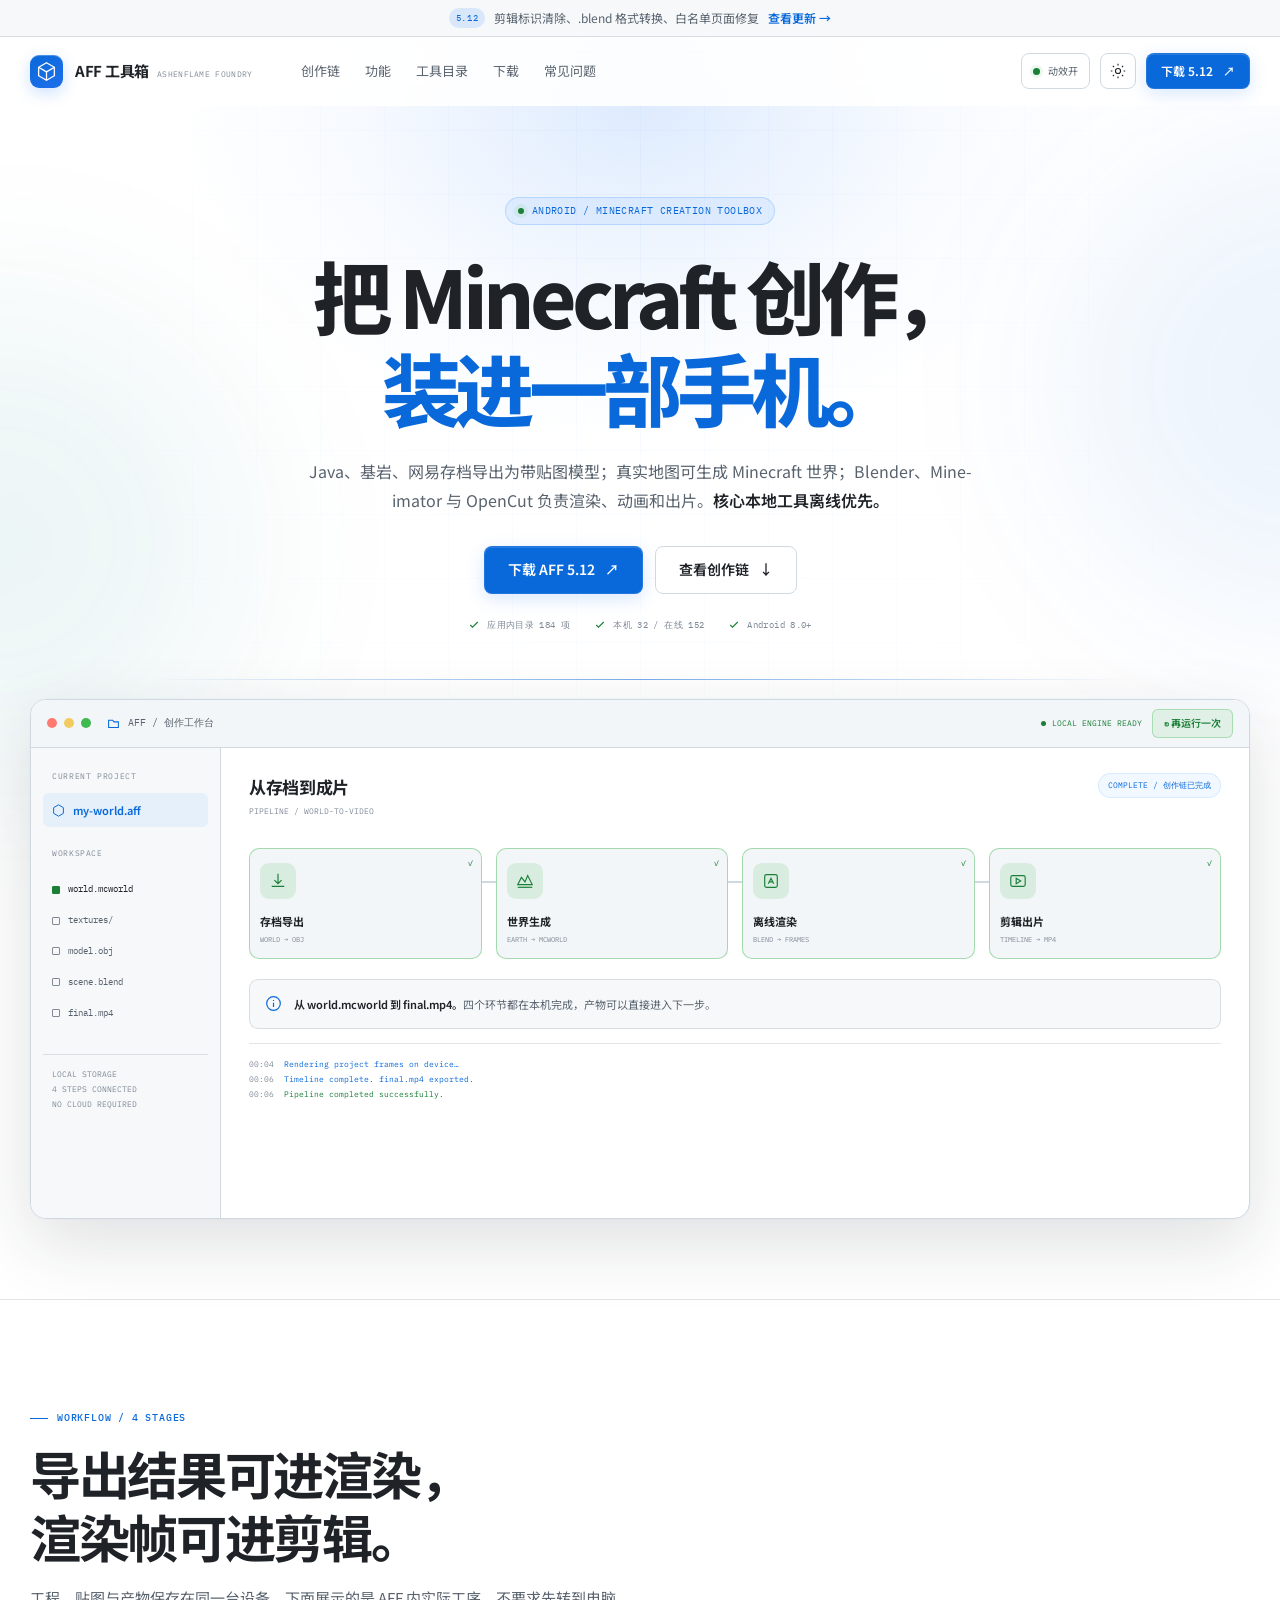
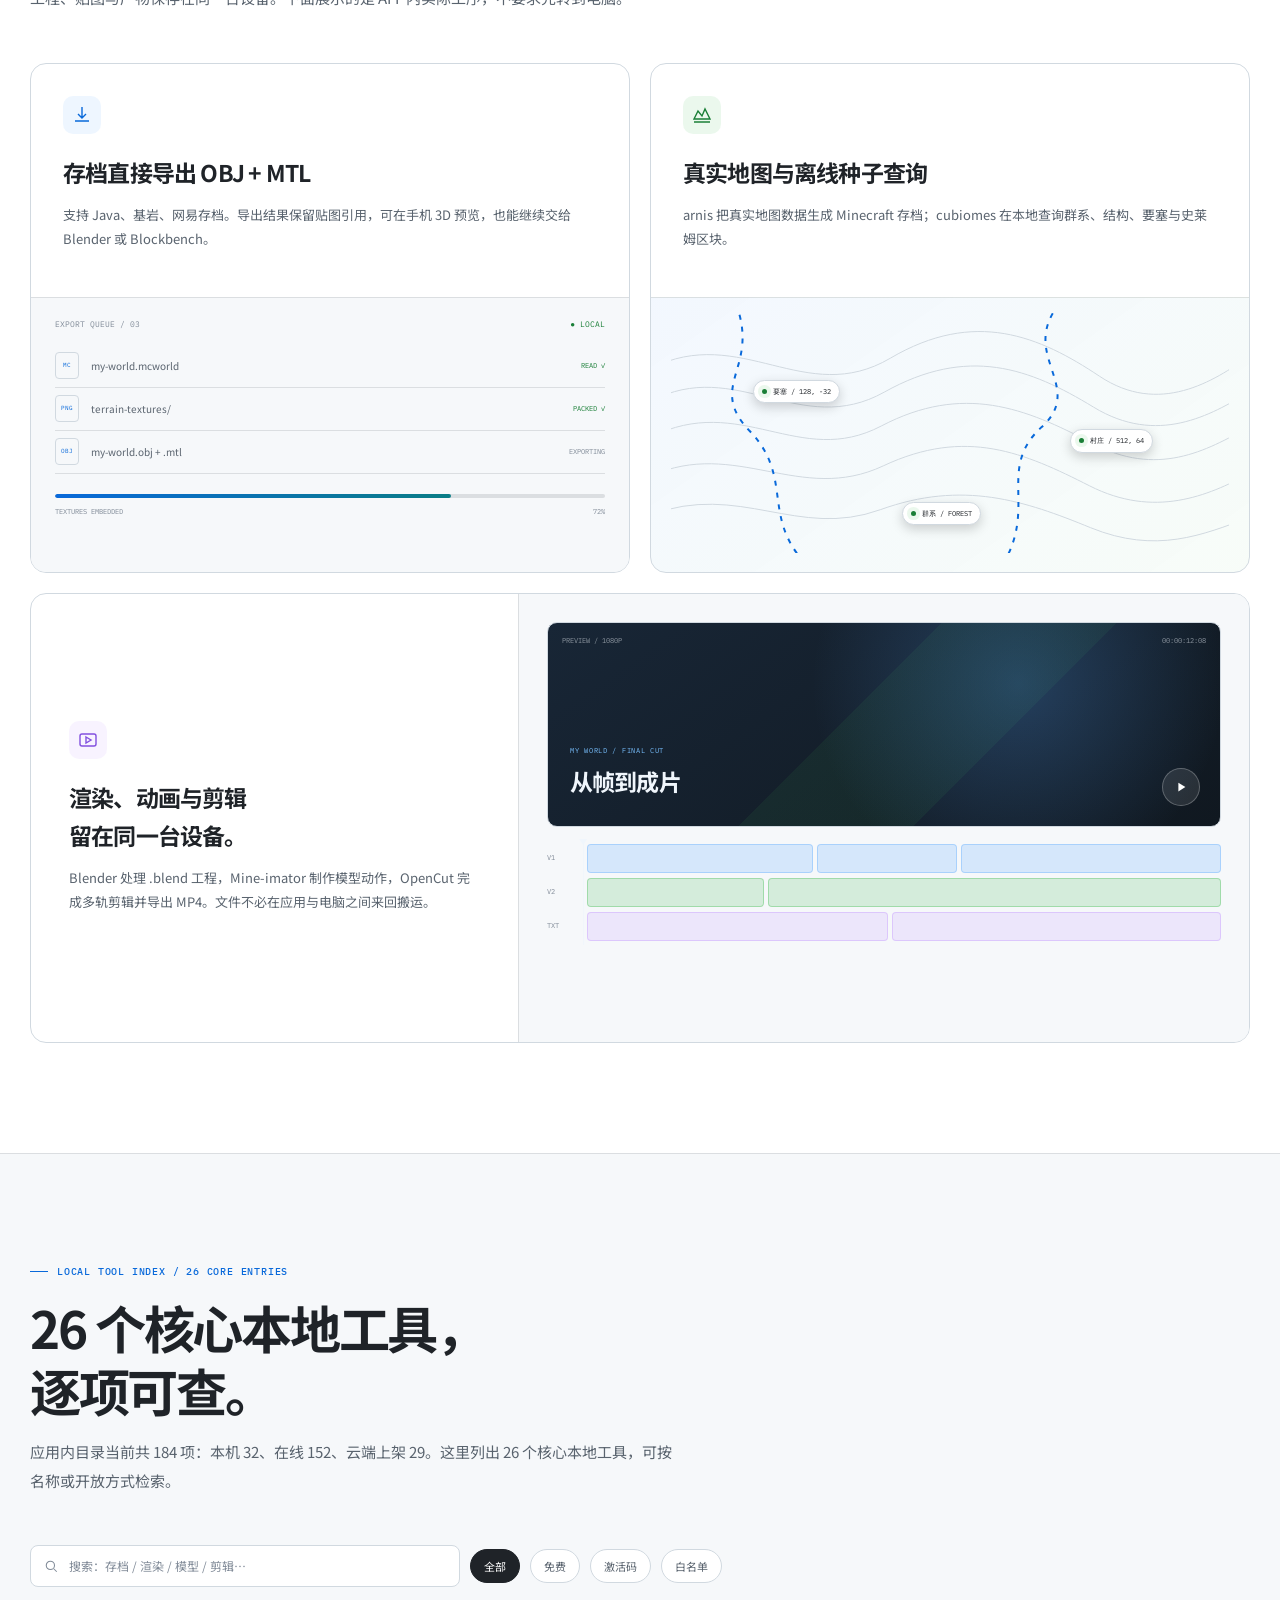
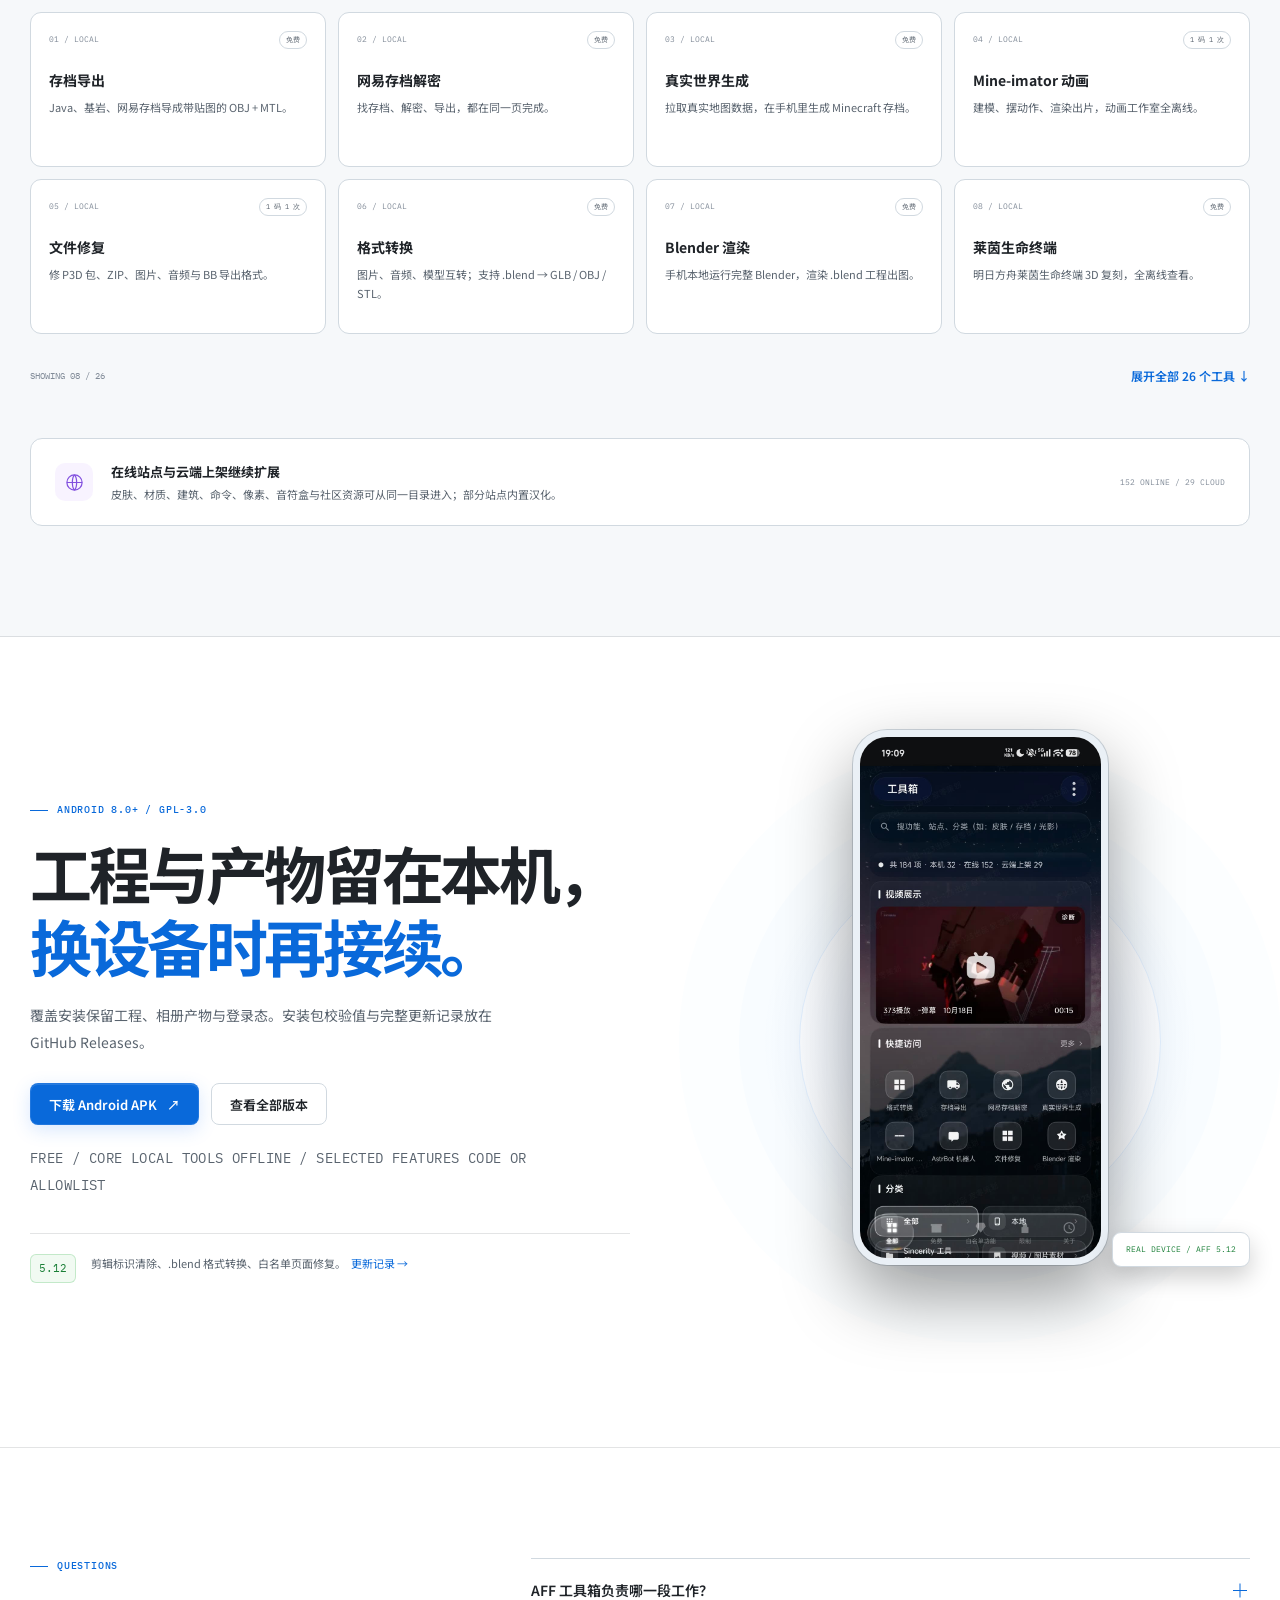
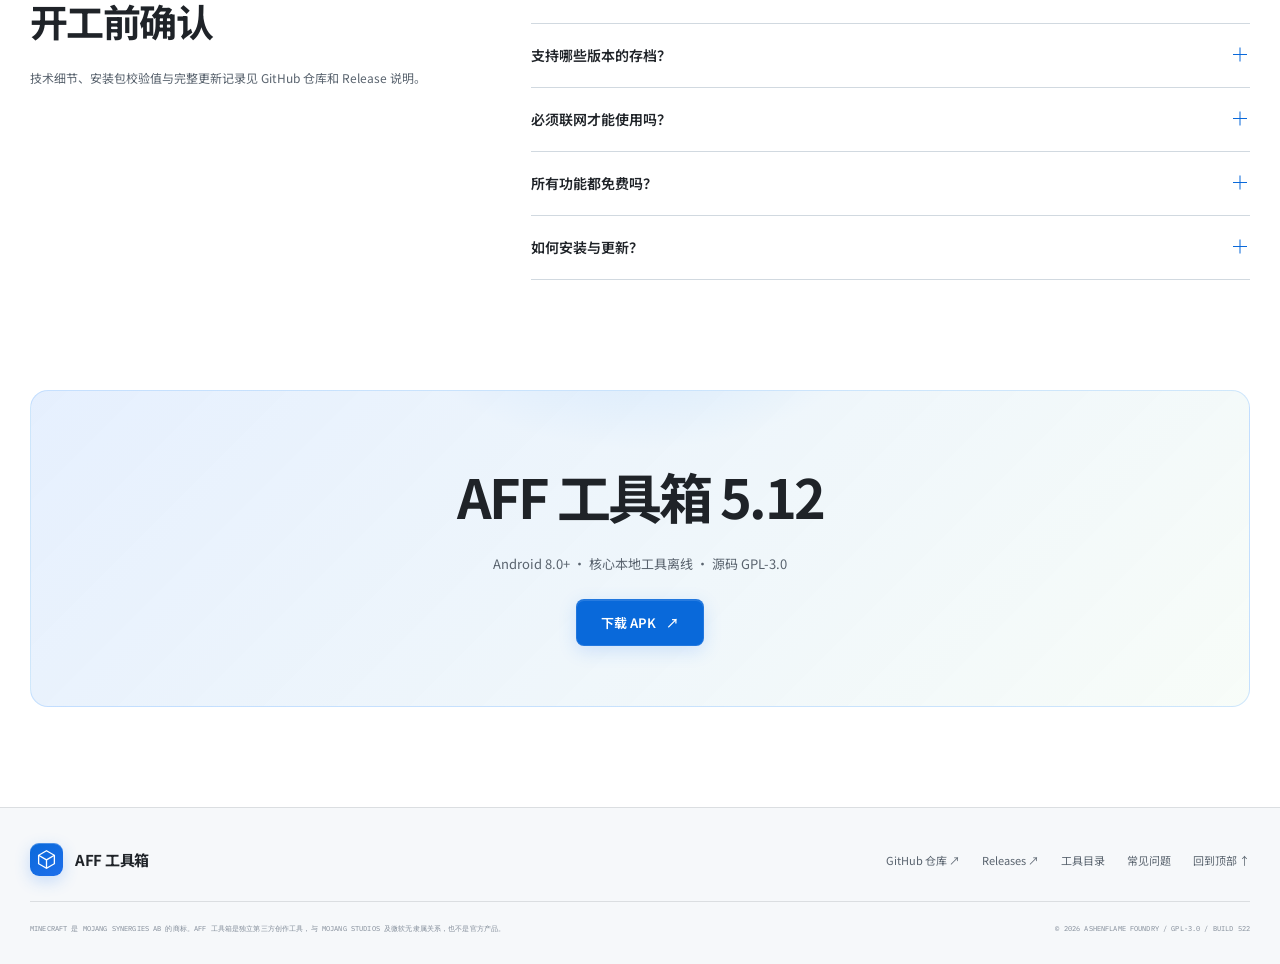
==== commit 2e9e0671: "Rebuild AFF site with GitHub/Microsoft motion system" ====
--- a/index.html
+++ b/index.html
@@ -4,733 +4,158 @@
 <meta charset="UTF-8">
 <meta name="viewport" content="width=device-width, initial-scale=1.0">
 <title>AFF 工具箱 — 我的世界工具箱｜存档转模型·渲染·剪辑（Android）</title>
-<meta name="description" content="AFF 工具箱（AshenFlame Foundry）：我的世界创作工具箱。存档转带贴图 OBJ 模型、真实世界生成、Blender 离线渲染、视频剪辑，26 个本地工具离线优先，Android 免费下载。">
+<meta name="description" content="AFF 工具箱（AshenFlame Foundry）：我的世界创作工具箱。Java、基岩、网易存档导出带贴图 OBJ，真实世界生成、Blender 离线渲染、Mine-imator 动画与 OpenCut 视频剪辑，Android 免费下载。">
 <meta name="keywords" content="AFF工具箱, 我的世界工具箱, MC工具箱, 存档转模型, Minecraft OBJ导出, 基岩转Java, 离线种子地图, Blender手机渲染, 视频剪辑, MC创作工具">
 <meta name="author" content="AshenFlame Foundry">
 <meta name="msvalidate.01" content="213AA91B19479FCCCD53052372A404ED">
 <link rel="canonical" href="https://151shi23.github.io/ACE-.github.io/">
 <meta property="og:type" content="website">
 <meta property="og:site_name" content="AFF 工具箱">
-<meta property="og:title" content="AFF 工具箱 — 我的世界工具箱｜存档转模型·渲染·剪辑">
-<meta property="og:description" content="把存档导成模型、把真实世界生成存档、手机跑 Blender 渲染、离线剪辑出片——26 个本地工具 + 132 个在线站点，一部手机全搞定。">
+<meta property="og:title" content="AFF 工具箱 — 把 Minecraft 创作，装进一部手机。">
+<meta property="og:description" content="存档导出、真实世界生成、Blender 渲染、Mine-imator 动画与 OpenCut 剪辑在同一台 Android 设备完成。">
 <meta property="og:url" content="https://151shi23.github.io/ACE-.github.io/">
 <meta property="og:locale" content="zh_CN">
 <meta property="og:image" content="https://151shi23.github.io/ACE-.github.io/assets/toolbox-home.jpg">
-<meta name="twitter:card" content="summary">
-<meta name="theme-color" content="#0b1026">
+<meta name="twitter:card" content="summary_large_image">
+<meta name="theme-color" content="#0d1117">
 <link rel="icon" type="image/svg+xml" href="favicon.svg">
-<script>document.documentElement.className += " js";</script>
+<link rel="preconnect" href="https://fonts.googleapis.com">
+<link rel="preconnect" href="https://fonts.gstatic.com" crossorigin>
+<link href="https://fonts.googleapis.com/css2?family=IBM+Plex+Mono:wght@400;500;600&family=Noto+Sans+SC:wght@400;500;600;700;800;900&display=swap" rel="stylesheet">
+<script>(function(){var r=document.documentElement;r.classList.add("js");var t="";try{t=localStorage.getItem("aff-theme")}catch(e){}if(!t)t=window.matchMedia("(prefers-color-scheme: light)").matches?"light":"dark";r.setAttribute("data-theme",t)})();</script>
 <script type="application/ld+json">
-{
-  "@context": "https://schema.org",
-  "@graph": [
-    {
-      "@type": "WebSite",
-      "@id": "https://151shi23.github.io/ACE-.github.io/#website",
-      "url": "https://151shi23.github.io/ACE-.github.io/",
-      "name": "AFF 工具箱",
-      "inLanguage": "zh-CN",
-      "description": "我的世界创作工具箱：存档转模型、真实世界生成、离线渲染与剪辑。"
-    },
-    {
-      "@type": "SoftwareApplication",
-      "name": "AFF 工具箱",
-      "alternateName": "AshenFlame Foundry",
-      "applicationCategory": "MultimediaApplication",
-      "operatingSystem": "Android 8.0 及以上",
-      "softwareVersion": "5.12",
-      "fileFormat": "application/vnd.android.package-archive",
-      "offers": { "@type": "Offer", "price": "0", "priceCurrency": "CNY" },
-      "downloadUrl": "https://github.com/151shi23/AshenFlameFoundry/releases/download/v5.12/AshenFlameFoundry-5.12.apk",
-      "author": { "@type": "Organization", "name": "AshenFlame Foundry", "url": "https://github.com/151shi23/AshenFlameFoundry" },
-      "license": "https://www.gnu.org/licenses/gpl-3.0.html",
-      "featureList": "存档导出 OBJ,真实世界生成,Blender 离线渲染,Mine-imator 动画,OpenCut 视频剪辑,剪辑标识清除,基岩转 Java,离线种子地图,格式转换,文件修复"
-    },
-    {
-      "@type": "FAQPage",
-      "mainEntity": [
-        {
-          "@type": "Question",
-          "name": "AFF 工具箱是什么？",
-          "acceptedAnswer": { "@type": "Answer", "text": "AFF 工具箱（AshenFlame Foundry）是一款安卓端我的世界创作工具箱，把「存档导出 → 世界生成 → 渲染动画 → 视频剪辑 → 发布」整条创作链装进一部手机：26 个本地工具全部离线优先，另收录在线站点并内置汉化。" }
-        },
-        {
-          "@type": "Question",
-          "name": "支持哪些版本的存档？",
-          "acceptedAnswer": { "@type": "Answer", "text": "Java 版、基岩版、网易版的存档都可以导出成带贴图的 OBJ + MTL 模型；基岩世界可以用内置的 Chunker 转成 Java 版；.blend、GLB、OBJ、STL、bbmodel 等格式之间也能互相转换。" }
-        },
-        {
-          "@type": "Question",
-          "name": "需要联网吗？",
-          "acceptedAnswer": { "@type": "Answer", "text": "本地工具全部离线优先：存档导出、Blender 渲染、视频剪辑、种子地图、格式转换都不依赖服务器。只有「在线站点」板块需要浏览器联网打开。" }
-        },
-        {
-          "@type": "Question",
-          "name": "收费吗？",
-          "acceptedAnswer": { "@type": "Answer", "text": "本体免费、源码遵循 GPL-3.0 开源。少数重度功能（视频剪辑、剪辑标识清除、文件修复等）按激活码或白名单账号开放，其余工具全部免费使用。" }
-        },
-        {
-          "@type": "Question",
-          "name": "怎么下载安装？",
-          "acceptedAnswer": { "@type": "Answer", "text": "到 GitHub Releases 页面下载 APK（Android 8.0 及以上），允许安装未知来源应用即可。覆盖安装不会丢失工程、相册产物与登录态，安装包校验值见 Release 说明。" }
-        }
-      ]
-    }
-  ]
-}
+{"@context":"https://schema.org","@graph":[{"@type":"WebSite","@id":"https://151shi23.github.io/ACE-.github.io/#website","url":"https://151shi23.github.io/ACE-.github.io/","name":"AFF 工具箱","inLanguage":"zh-CN","description":"我的世界创作工具箱：存档转模型、真实世界生成、离线渲染与剪辑。"},{"@type":"SoftwareApplication","name":"AFF 工具箱","alternateName":"AshenFlame Foundry","applicationCategory":"MultimediaApplication","operatingSystem":"Android 8.0 及以上","softwareVersion":"5.12","fileFormat":"application/vnd.android.package-archive","offers":{"@type":"Offer","price":"0","priceCurrency":"CNY"},"downloadUrl":"https://github.com/151shi23/AshenFlameFoundry/releases/download/v5.12/AshenFlameFoundry-5.12.apk","author":{"@type":"Organization","name":"AshenFlame Foundry","url":"https://github.com/151shi23/AshenFlameFoundry"},"license":"https://www.gnu.org/licenses/gpl-3.0.html","featureList":"Java 存档导出 OBJ,基岩存档导出 OBJ,网易存档解密,真实世界生成,离线种子地图,Blender 离线渲染,Mine-imator 动画,OpenCut 视频剪辑,剪辑标识清除,基岩转 Java,格式转换,文件修复"},{"@type":"FAQPage","mainEntity":[{"@type":"Question","name":"AFF 工具箱是什么？","acceptedAnswer":{"@type":"Answer","text":"AFF 工具箱是一款安卓端我的世界创作工具箱，把存档导出、世界生成、渲染动画与视频剪辑连成一条创作链。"}},{"@type":"Question","name":"支持哪些版本的存档？","acceptedAnswer":{"@type":"Answer","text":"Java 版、基岩版、网易版存档都可以导出成带贴图的 OBJ + MTL 模型；基岩世界可以通过内置 Chunker 转成 Java 版。"}},{"@type":"Question","name":"需要联网吗？","acceptedAnswer":{"@type":"Answer","text":"本地工具全部离线优先，只有在线站点板块需要联网。"}},{"@type":"Question","name":"收费吗？","acceptedAnswer":{"@type":"Answer","text":"本体免费并遵循 GPL-3.0 开源，少数重度功能按激活码或白名单账号开放。"}},{"@type":"Question","name":"怎么下载安装？","acceptedAnswer":{"@type":"Answer","text":"下载 Android 8.0 及以上版本的 APK，允许安装未知来源应用即可。覆盖安装不会丢失工程、相册产物与登录态。"}}]}]}
 </script>
 <style>
-  :root{
-    --bg:#0b1026;
-    --bg-2:#0e1432;
-    --ink:#f4f2ec;
-    --muted:#a3a8c8;
-    --faint:#6f74a0;
-    --line:rgba(244,242,236,.16);
-    --line-2:rgba(244,242,236,.28);
-    --accent:#8f96ff;
-    --accent-ink:#0b1026;
-    --label-bg:#f4f2ec;
-    --label-ink:#0b1026;
-    --card:rgba(244,242,236,.04);
-  }
-  html[data-theme="light"]{
-    --bg:#f1eee6;
-    --bg-2:#e9e5db;
-    --ink:#12162f;
-    --muted:#4c5170;
-    --faint:#7a7e99;
-    --line:rgba(18,22,47,.16);
-    --line-2:rgba(18,22,47,.3);
-    --accent:#5a63e8;
-    --accent-ink:#f4f2ec;
-    --label-bg:#12162f;
-    --label-ink:#f4f2ec;
-    --card:rgba(18,22,47,.035);
-  }
-  *{margin:0;padding:0;box-sizing:border-box}
-  html{scroll-behavior:smooth}
-  body{
-    background:var(--bg);color:var(--ink);
-    font-family:"MiSans","HarmonyOS Sans SC","PingFang SC","Microsoft YaHei",system-ui,sans-serif;
-    line-height:1.7;-webkit-font-smoothing:antialiased;overflow-x:hidden;
-    transition:background .3s,color .3s;
-  }
-  ::selection{background:var(--accent);color:var(--accent-ink)}
-  a{color:inherit}
-  .mono{font-family:ui-monospace,SFMono-Regular,Menlo,Consolas,monospace}
-
-  /* 海报外框 */
-  .frame{position:fixed;inset:16px;border:1px solid var(--line);pointer-events:none;z-index:60}
-  @media (max-width:520px){ .frame{inset:8px} }
-
-  /* 顶部 */
-  .top{position:relative;z-index:70;display:flex;align-items:center;gap:22px;padding:30px 44px 0;max-width:1400px;margin:0 auto}
-  @media (max-width:520px){ .top{padding:22px 20px 0} }
-  .logo{display:flex;align-items:center;gap:10px;text-decoration:none;font-weight:800;letter-spacing:.02em;white-space:nowrap}
-  .logo svg{flex:none}
-  .chip{font-family:ui-monospace,Consolas,monospace;font-size:11px;border:1px solid var(--line-2);border-radius:999px;padding:3px 10px;color:var(--muted);white-space:nowrap}
-  .nav{display:flex;gap:26px;margin-left:auto}
-  .nav a{font-size:12.5px;letter-spacing:.06em;text-transform:uppercase;color:var(--muted);text-decoration:none;transition:color .15s}
-  .nav a:hover{color:var(--ink)}
-  .tools-right{display:flex;align-items:center;gap:14px;margin-left:8px}
-  .swatches{display:flex;gap:7px}
-  .sw{width:16px;height:16px;border-radius:50%;border:1px solid rgba(255,255,255,.35);cursor:pointer;padding:0;transition:transform .15s}
-  .sw:hover{transform:scale(1.15)}
-  .sw[aria-pressed="true"]{outline:1px solid var(--ink);outline-offset:2px}
-  .icon-btn{width:34px;height:34px;display:inline-flex;align-items:center;justify-content:center;border:1px solid var(--line-2);border-radius:50%;background:none;color:var(--ink);cursor:pointer;transition:border-color .15s,transform .12s}
-  .icon-btn:hover{border-color:var(--ink)}
-  .icon-btn:active{transform:scale(.94)}
-  .join{display:inline-flex;align-items:center;gap:7px;background:var(--accent);color:var(--accent-ink);border-radius:999px;padding:9px 18px;font-size:12.5px;font-weight:700;text-decoration:none;letter-spacing:.04em;white-space:nowrap;transition:filter .15s,transform .1s}
-  .join:hover{filter:brightness(1.1)}
-  .join:active{transform:scale(.98)}
-  .menu-btn{display:none;width:38px;height:38px;background:none;border:1px solid var(--line-2);border-radius:50%;color:var(--ink);cursor:pointer;align-items:center;justify-content:center}
-  @media (max-width:980px){
-    .nav{display:none}
-    .menu-btn{display:inline-flex;margin-left:auto}
-    .tools-right{margin-left:auto}
-    .join{display:none}
-  }
-  .mobile-menu{display:none;position:relative;z-index:70;max-width:1400px;margin:10px auto 0;padding:0 44px}
-  .mobile-menu a{display:block;padding:10px 0;border-bottom:1px solid var(--line);font-size:14px;color:var(--muted);text-decoration:none}
-  .top.open + .mobile-menu{display:block}
-
-  /* ── Hero 海报 ── */
-  .hero{position:relative;max-width:1400px;margin:0 auto;padding:34px 44px 64px;min-height:calc(100vh - 110px);display:flex;flex-direction:column}
-  @media (max-width:520px){ .hero{padding:26px 20px 40px} }
-  .orbits{position:absolute;inset:0;overflow:hidden;pointer-events:none;z-index:0}
-  .orbits svg{width:100%;height:100%;display:block}
-  .hero-main{position:relative;z-index:2;flex:1;display:flex;flex-direction:column;justify-content:center;padding:20px 0 0}
-
-  .wordmark-wrap{position:relative;user-select:none}
-  .wordmark{
-    font-size:clamp(150px,33vw,470px);
-    font-weight:800;line-height:.8;letter-spacing:-.02em;
-    background-repeat:repeat;background-size:264px;
-    -webkit-background-clip:text;background-clip:text;
-    -webkit-text-fill-color:transparent;color:transparent;
-    cursor:pointer;display:inline-block;
-    padding:0 .04em .1em 0;
-    outline:none;
-  }
-  .wordmark:focus-visible{outline:2px solid var(--accent);outline-offset:8px}
-  .wordmark .lt{display:inline-block;transform-origin:50% 100%}
-  .wordmark.rebuild .lt{animation:relt .5s cubic-bezier(.22,1,.36,1) both;animation-delay:calc(var(--i)*70ms)}
-  @keyframes relt{
-    0%{transform:translateY(.06em) scale(.96)}
-    60%{transform:translateY(-.01em) scale(1.01)}
-    100%{transform:none}
-  }
-  @media (prefers-reduced-motion:reduce){ .wordmark.rebuild .lt{animation:none} }
-
-  .sticker{
-    position:absolute;right:2%;top:-2%;
-    width:clamp(76px,9vw,128px);height:clamp(76px,9vw,128px);
-    background:var(--label-bg);border-radius:36%;
-    display:flex;align-items:center;justify-content:center;
-    transform:rotate(-9deg);box-shadow:0 10px 30px rgba(0,0,0,.22);
-    z-index:3;
-  }
-  .sticker svg{width:56%;height:56%}
-  .label{
-    position:absolute;right:-1%;bottom:16%;
-    background:var(--label-bg);color:var(--label-ink);
-    padding:.35em .5em .4em;transform:rotate(-2deg);
-    box-shadow:0 14px 36px rgba(0,0,0,.28);z-index:2;
-    font-weight:800;line-height:1.02;letter-spacing:-.01em;
-    font-size:clamp(26px,4.6vw,64px);
-    white-space:nowrap;
-  }
-  .label small{display:block;font-size:.34em;letter-spacing:.16em;font-weight:700;margin-top:.4em;opacity:.72}
-  @media (max-width:760px){
-    .wordmark{font-size:clamp(110px,34vw,158px)}
-    .wordmark-wrap{display:flex;flex-direction:column;align-items:flex-start}
-    .sticker{position:static;align-self:flex-end;width:64px;height:64px;margin:-6px 6px 2px 0;transform:rotate(-8deg)}
-    .label{position:static;font-size:24px;transform:rotate(-2deg);margin-top:2px}
-  }
-
-  .hero-bottom{position:relative;z-index:2;display:grid;grid-template-columns:minmax(0,1fr) minmax(0,420px);gap:40px;align-items:end;margin-top:44px}
-  @media (max-width:900px){ .hero-bottom{grid-template-columns:1fr;gap:26px} }
-  .issue{display:flex;flex-direction:column;gap:10px}
-  .issue b{font-size:clamp(64px,10vw,128px);font-weight:800;line-height:1;letter-spacing:-.02em}
-  .issue span{font-family:ui-monospace,Consolas,monospace;font-size:11.5px;letter-spacing:.14em;color:var(--faint);text-transform:uppercase}
-  .issue span i{font-style:normal;color:var(--accent)}
-
-  .blurb{max-width:420px}
-  .blurb .star{color:var(--accent);font-size:26px;line-height:1;display:block;margin-bottom:12px}
-  .blurb p{font-size:13.5px;line-height:1.85;color:var(--muted)}
-  .blurb .btns{display:flex;gap:10px;flex-wrap:wrap;margin-top:18px}
-  .pill{display:inline-flex;align-items:center;gap:8px;border-radius:999px;padding:10px 20px;font-size:12.5px;font-weight:700;text-decoration:none;letter-spacing:.04em;border:1px solid transparent;transition:filter .15s,background .15s,border-color .15s;min-height:40px}
-  .pill.solid{background:var(--accent);color:var(--accent-ink)}
-  .pill.solid:hover{filter:brightness(1.1)}
-  .pill.ghost{border-color:var(--line-2);color:var(--ink)}
-  .pill.ghost:hover{border-color:var(--ink)}
-  .rule{height:1px;background:var(--line);margin:18px 0 12px}
-  .blurb .meta{font-family:ui-monospace,Consolas,monospace;font-size:10.5px;letter-spacing:.1em;color:var(--faint);text-transform:uppercase}
-
-  /* ── 分区公共 ── */
-  .wrap{max-width:1400px;margin:0 auto;padding:0 44px}
-  @media (max-width:520px){ .wrap{padding:0 20px} }
-  .sec{padding:64px 0;border-top:1px solid var(--line)}
-  .sec-head{display:grid;grid-template-columns:200px minmax(0,1fr);gap:26px;margin-bottom:34px}
-  @media (max-width:820px){ .sec-head{grid-template-columns:1fr;gap:8px} }
-  .sec-num{font-family:ui-monospace,Consolas,monospace;font-size:12px;letter-spacing:.14em;color:var(--faint);padding-top:8px}
-  .sec-head h2{font-size:clamp(1.6rem,3.4vw,2.5rem);font-weight:800;line-height:1.2;letter-spacing:-.01em}
-  .sec-head p{margin-top:8px;font-size:14px;color:var(--muted);max-width:44em}
-
-  /* 创作链 */
-  .chain{display:grid;grid-template-columns:repeat(2,1fr);gap:0 48px}
-  .chain-row{padding:20px 0;border-top:1px solid var(--line);display:flex;flex-direction:column;gap:6px;transition:background .15s}
-  .chain-row:hover{background:var(--card)}
-  .chain-row h3{font-size:16px;font-weight:700}
-  .chain-row h3 i{font-style:normal;color:var(--accent);margin:0 6px}
-  .chain-row p{font-size:13.5px;color:var(--muted)}
-  .chain-row .mono{font-size:11px;color:var(--faint);letter-spacing:.04em}
-  @media (max-width:820px){ .chain{grid-template-columns:1fr} }
-
-  /* 工具箱 */
-  .filter{display:flex;gap:10px;flex-wrap:wrap;align-items:center;margin-bottom:20px}
-  .search{display:flex;align-items:center;gap:10px;border:1px solid var(--line-2);border-radius:999px;padding:9px 16px;min-width:220px;flex:1;max-width:340px;background:none}
-  .search:focus-within{border-color:var(--accent)}
-  .search input{flex:1;min-width:0;background:none;border:none;outline:none;color:var(--ink);font-size:14px;font-family:inherit}
-  .search input::placeholder{color:var(--faint)}
-  .fbtn{font-family:inherit;font-size:12px;letter-spacing:.04em;color:var(--muted);background:none;border:1px solid var(--line-2);border-radius:999px;padding:6px 14px;cursor:pointer;min-height:34px;transition:all .15s}
-  .fbtn:hover{color:var(--ink);border-color:var(--ink)}
-  .fbtn.on{background:var(--accent);border-color:var(--accent);color:var(--accent-ink);font-weight:700}
-  .grid-tools{display:grid;grid-template-columns:repeat(auto-fill,minmax(250px,1fr));gap:1px;background:var(--line);border:1px solid var(--line)}
-  .tool{background:var(--bg);padding:18px;min-height:128px;display:flex;flex-direction:column;gap:6px;transition:background .15s,color .15s}
-  .tool:hover{background:var(--accent);color:var(--accent-ink)}
-  .tool .no{font-family:ui-monospace,Consolas,monospace;font-size:10.5px;letter-spacing:.12em;opacity:.55}
-  .tool b{font-size:14.5px;font-weight:700}
-  .tool p{font-size:12.5px;line-height:1.65;opacity:.72;flex:1}
-  .tool .tag{font-family:ui-monospace,Consolas,monospace;font-size:10px;letter-spacing:.08em;border:1px solid currentColor;border-radius:999px;padding:1px 8px;align-self:flex-start;opacity:.7}
-  .tool:hover .tag{opacity:.9}
-  .empty{display:none;padding:20px 0;font-size:13px;color:var(--faint)}
-  .shown{font-family:ui-monospace,Consolas,monospace;font-size:11px;color:var(--faint);margin-top:14px;letter-spacing:.06em}
-
-  .sites{margin-top:44px;padding-top:26px;border-top:1px solid var(--line)}
-  .sites h3{font-size:13px;letter-spacing:.06em;color:var(--muted);font-weight:700;text-transform:uppercase}
-  .site-grid{margin-top:16px;display:grid;grid-template-columns:1fr 1fr;gap:0 44px}
-  .site-grid div{display:flex;gap:14px;padding:10px 0;border-bottom:1px solid var(--line);font-size:13px}
-  .site-grid b{font-weight:600;white-space:nowrap}
-  .site-grid span{color:var(--muted)}
-  @media (max-width:820px){ .site-grid{grid-template-columns:1fr} }
-
-  /* 更新 */
-  .rel{display:grid;grid-template-columns:220px minmax(0,1fr);gap:40px}
-  @media (max-width:820px){ .rel{grid-template-columns:1fr;gap:16px} }
-  .big-ver{font-size:clamp(52px,8vw,96px);font-weight:800;line-height:1;letter-spacing:-.02em}
-  .rel-meta{margin-top:14px;font-family:ui-monospace,Consolas,monospace;font-size:11px;line-height:2.1;color:var(--faint);letter-spacing:.04em}
-  .rel-list{border-top:1px solid var(--line)}
-  .rel-item{display:grid;grid-template-columns:88px minmax(0,1fr);gap:16px;padding:16px 0;border-bottom:1px solid var(--line);font-size:14px}
-  .rel-item b{font-family:ui-monospace,Consolas,monospace;font-size:11px;letter-spacing:.1em;color:var(--accent);padding-top:3px}
-  .rel-item p{color:var(--muted)}
-  .rel-item p em{font-style:normal;color:var(--ink);font-weight:600}
-  @media (max-width:520px){ .rel-item{grid-template-columns:1fr;gap:4px} }
-
-  /* 下载 */
-  .dl{display:grid;grid-template-columns:minmax(0,1fr) 300px;gap:40px;align-items:center}
-  @media (max-width:820px){ .dl{grid-template-columns:1fr} }
-  .dl h2{font-size:clamp(2rem,5.2vw,4.2rem);font-weight:800;line-height:1.08;letter-spacing:-.015em}
-  .dl h2 span{color:var(--accent)}
-  .dl .btns{display:flex;gap:12px;flex-wrap:wrap;margin-top:22px}
-  .dl .note{margin-top:16px;font-size:12px;color:var(--faint);max-width:40em}
-  .phone{position:relative;justify-self:center;transform:rotate(3deg)}
-  .phone-card{width:min(262px,64vw);border-radius:28px;overflow:hidden;border:1px solid var(--line-2);background:var(--bg-2);box-shadow:0 30px 70px rgba(0,0,0,.35)}
-  .phone-card img{display:block;width:100%;height:auto}
-  .phone figcaption{margin-top:12px;text-align:center;font-family:ui-monospace,Consolas,monospace;font-size:10.5px;color:var(--faint);letter-spacing:.08em}
-  @media (max-width:820px){ .phone{justify-self:start;margin-top:10px} }
-
-  /* FAQ */
-  .faq{border-top:1px solid var(--line)}
-  .faq details{border-bottom:1px solid var(--line)}
-  .faq summary{list-style:none;display:flex;justify-content:space-between;align-items:center;gap:16px;padding:16px 0;font-size:14.5px;font-weight:600;cursor:pointer;min-height:48px}
-  .faq summary::-webkit-details-marker{display:none}
-  .faq summary::after{content:"+";font-family:ui-monospace,monospace;color:var(--accent);font-size:17px;transition:transform .18s}
-  .faq details[open] summary::after{transform:rotate(45deg)}
-  .faq .a{padding:0 0 18px;font-size:13.5px;color:var(--muted);max-width:48em}
-
-  footer{border-top:1px solid var(--line);padding:40px 0 60px}
-  footer .cols{display:flex;gap:12px 28px;flex-wrap:wrap;margin-bottom:16px}
-  footer a{font-size:12.5px;color:var(--muted);text-decoration:none}
-  footer a:hover{color:var(--ink)}
-  .legal{font-family:ui-monospace,Consolas,monospace;font-size:10.5px;line-height:2;color:var(--faint);letter-spacing:.03em;max-width:70em}
-
-  /* 入场 */
-  .js .rv{opacity:0;transform:translateY(16px)}
-  .js .rv.in{opacity:1;transform:none;transition:opacity .55s cubic-bezier(.22,1,.36,1),transform .55s cubic-bezier(.22,1,.36,1);transition-delay:calc(var(--i,0)*60ms)}
-  @media (prefers-reduced-motion:reduce){
-    html{scroll-behavior:auto}
-    .js .rv{opacity:1;transform:none;transition:none}
-  }
+:root{color-scheme:dark;--bg:#0d1117;--bg-soft:#111820;--panel:#161b22;--panel-2:#1c2530;--panel-3:#222d3a;--text:#f0f6fc;--muted:#8b949e;--faint:#636e7b;--border:#30363d;--border-soft:rgba(139,148,158,.18);--blue:#58a6ff;--blue-strong:#2f81f7;--green:#3fb950;--cyan:#39c5cf;--purple:#bc8cff;--shadow:0 24px 80px rgba(0,0,0,.42);--header:rgba(13,17,23,.84);--ease-github:cubic-bezier(.23,1,.32,1);--ease-linear:cubic-bezier(.25,.46,.45,.94);--ease-stripe:cubic-bezier(.45,.05,.55,.95);--ease-apple:cubic-bezier(.4,0,.6,1);--ease-case:cubic-bezier(.25,1,.5,1);--ease-material:cubic-bezier(.4,0,.2,1);--duration-fast:.08s;--duration-ui:.16s;--duration-base:.24s;--duration-slow:.32s;--duration-medium:.5s;--duration-entrance:.6s;--duration-emphasis:.9s}
+html[data-theme="light"]{color-scheme:light;--bg:#ffffff;--bg-soft:#f6f8fa;--panel:#ffffff;--panel-2:#f3f6f9;--panel-3:#eaf0f6;--text:#1f2328;--muted:#59636e;--faint:#818b98;--border:#d1d9e0;--border-soft:rgba(31,35,40,.12);--blue:#0969da;--blue-strong:#0969da;--green:#1a7f37;--cyan:#0a7d86;--purple:#8250df;--shadow:0 24px 70px rgba(31,35,40,.14);--header:rgba(255,255,255,.88)}
+*{box-sizing:border-box;margin:0;padding:0}html{scroll-behavior:smooth;scroll-padding-top:94px}body{background:var(--bg);color:var(--text);font-family:"Segoe UI Variable","Segoe UI","Noto Sans SC","Microsoft YaHei",sans-serif;line-height:1.65;-webkit-font-smoothing:antialiased;overflow-x:hidden;transition:background-color var(--duration-slow) var(--ease-apple),color var(--duration-slow) var(--ease-apple)}body.menu-open{overflow:hidden}a{color:inherit;text-decoration:none}button,input{font:inherit}button{color:inherit;cursor:pointer}svg,img{display:block}::selection{background:rgba(47,129,247,.35);color:var(--text)}:focus-visible{outline:2px solid var(--blue);outline-offset:4px}.container{width:min(1220px,calc(100% - 48px));margin:0 auto}.mono{font-family:"IBM Plex Mono",monospace}.skip{position:fixed;left:16px;top:-70px;z-index:200;background:var(--blue-strong);color:#fff;padding:9px 16px;border-radius:6px}.skip:focus{top:12px}
+.scroll-progress{position:fixed;left:0;top:0;height:2px;width:100%;z-index:150;transform-origin:left;transform:scaleX(0);background:linear-gradient(90deg,var(--blue-strong),var(--cyan),var(--green))}
+.announcement{position:relative;z-index:102;border-bottom:1px solid var(--border-soft);background:var(--bg-soft);font-size:12px;color:var(--muted)}.announcement .container{min-height:36px;display:flex;align-items:center;justify-content:center;gap:9px;text-align:center}.announcement a{color:var(--blue);font-weight:600;transition:color var(--duration-base) var(--ease-stripe)}.announcement a:hover{text-decoration:underline}.announcement .new{font-size:9px;line-height:20px;padding:0 7px;border-radius:20px;background:rgba(47,129,247,.14);color:var(--blue);font-family:"IBM Plex Mono",monospace;letter-spacing:.06em}
+.site-header{position:sticky;top:0;z-index:100;background:var(--header);backdrop-filter:blur(18px);-webkit-backdrop-filter:blur(18px);border-bottom:1px solid transparent;transition:border-color var(--duration-base) var(--ease-apple),box-shadow var(--duration-base) var(--ease-apple)}.site-header.scrolled{border-color:var(--border-soft);box-shadow:0 8px 30px rgba(0,0,0,.08)}.nav{height:68px;display:flex;align-items:center;gap:30px}.brand{display:flex;align-items:center;gap:12px;flex:none}.brand-logo{position:relative;width:33px;height:33px;border-radius:9px;background:linear-gradient(145deg,var(--blue-strong),#1f6feb);display:grid;place-items:center;box-shadow:inset 0 1px rgba(255,255,255,.25),0 5px 16px rgba(47,129,247,.24);transition:transform var(--duration-slow) var(--ease-github)}.brand:hover .brand-logo{transform:translateY(-2px)}.brand-logo svg{width:21px;height:21px}.spark{position:absolute;width:3px;height:3px;border-radius:50%;background:#fff;opacity:0;pointer-events:none}.spark:nth-child(2){left:-7px;top:9px}.spark:nth-child(3){right:-7px;top:12px}.spark:nth-child(4){left:7px;bottom:-7px}.spark:nth-child(5){right:8px;bottom:-6px}@media(prefers-reduced-motion:no-preference){.brand:hover .spark{animation:sparkBurst var(--duration-emphasis) var(--ease-github) both}.brand:hover .spark:nth-child(3){animation-delay:var(--duration-fast)}.brand:hover .spark:nth-child(4){animation-delay:.16s}.brand:hover .spark:nth-child(5){animation-delay:.24s}}@keyframes sparkBurst{0%{opacity:0;transform:scale(.4)}30%{opacity:1}100%{opacity:0;transform:translate(0,-17px) scale(1.35)}}
+.brand-text{font-size:15px;font-weight:700;letter-spacing:-.02em}.brand-text small{font-family:"IBM Plex Mono",monospace;font-size:8px;color:var(--faint);font-weight:400;letter-spacing:.04em;margin-left:8px}.nav-links{display:flex;align-items:center;gap:25px;margin-left:18px}.nav-links a{font-size:13px;color:var(--muted);transition:color var(--duration-base) var(--ease-stripe)}.nav-links a:hover{color:var(--text)}.nav-actions{margin-left:auto;display:flex;align-items:center;gap:10px}.icon-button{width:36px;height:36px;border:1px solid var(--border);border-radius:8px;background:var(--panel);display:grid;place-items:center;transition:background var(--duration-ui) var(--ease-linear),border-color var(--duration-ui) var(--ease-linear)}.icon-button:hover{background:var(--panel-2);border-color:var(--muted)}.menu-button{display:none}.motion-toggle{height:36px;padding:0 11px;border:1px solid var(--border);border-radius:8px;background:var(--panel);display:flex;align-items:center;gap:8px;font-size:10px;color:var(--muted);transition:background var(--duration-ui) var(--ease-linear),border-color var(--duration-ui) var(--ease-linear)}.motion-toggle:hover{background:var(--panel-2);border-color:var(--muted)}.motion-toggle i{width:7px;height:7px;border-radius:50%;background:var(--green);box-shadow:0 0 0 3px rgba(63,185,80,.1)}.motion-toggle[aria-pressed="false"] i{background:var(--faint);box-shadow:0 0 0 3px transparent}.button{min-height:42px;padding:0 18px;border-radius:8px;border:1px solid var(--border);display:inline-flex;align-items:center;justify-content:center;gap:10px;font-size:13px;font-weight:600;background:var(--panel);transition:background-color var(--duration-base) var(--ease-linear),border-color var(--duration-base) var(--ease-linear),transform var(--duration-base) var(--ease-linear),box-shadow var(--duration-base) var(--ease-linear)}.button:hover{background:var(--panel-2);border-color:var(--muted);transform:translateY(-1px)}.button:active{transform:translateY(0) scale(.98)}.button.primary{background:var(--blue-strong);border-color:rgba(240,246,252,.1);color:#fff;box-shadow:inset 0 1px rgba(255,255,255,.12),0 5px 18px rgba(47,129,247,.18)}.button.primary:hover{background:#1f6feb;border-color:rgba(240,246,252,.2);box-shadow:inset 0 1px rgba(255,255,255,.14),0 8px 25px rgba(47,129,247,.28)}.button .arrow{transition:transform var(--duration-ui) var(--ease-linear)}.button:hover .arrow{transform:translateX(3px)}.button.small{min-height:36px;padding:0 14px;font-size:12px}
+.mobile-menu{display:none;position:fixed;inset:104px 0 0;z-index:99;background:var(--bg);padding:24px;opacity:0;visibility:hidden;transform:translateY(-8px);transition:opacity var(--duration-base) var(--ease-apple),transform var(--duration-base) var(--ease-apple),visibility var(--duration-base)}.mobile-menu a{display:block;padding:16px 4px;border-bottom:1px solid var(--border-soft);font-size:18px;font-weight:600}.menu-open .mobile-menu{opacity:1;visibility:visible;transform:none}
+.hero{position:relative;padding:88px 0 0;isolation:isolate}.hero-background{position:absolute;inset:-104px 0 0;z-index:-2;overflow:hidden;pointer-events:none}.hero-background:before{content:"";position:absolute;width:950px;height:700px;left:50%;top:-250px;transform:translateX(-50%);background:radial-gradient(ellipse,rgba(47,129,247,.16),rgba(47,129,247,.04) 42%,transparent 70%)}.hero-background:after{content:"";position:absolute;inset:0;background-image:linear-gradient(rgba(88,166,255,.05) 1px,transparent 1px),linear-gradient(90deg,rgba(88,166,255,.05) 1px,transparent 1px);background-size:64px 64px;mask-image:radial-gradient(ellipse at 50% 20%,black,transparent 68%)}.hero-glow{position:absolute;width:480px;height:480px;border-radius:50%;filter:blur(100px);opacity:.07}.hero-glow.one{background:var(--cyan);left:-240px;top:300px}.hero-glow.two{background:var(--blue);right:-260px;top:140px}
+.hero-copy{text-align:center;max-width:940px;margin:0 auto}.hero-badge{display:inline-flex;align-items:center;gap:8px;border:1px solid rgba(88,166,255,.3);background:rgba(47,129,247,.08);color:var(--blue);border-radius:30px;padding:5px 12px;font-family:"IBM Plex Mono",monospace;font-size:10px;letter-spacing:.04em}.hero-badge i{width:6px;height:6px;background:var(--green);border-radius:50%;box-shadow:0 0 0 4px rgba(63,185,80,.1)}.hero h1{font-size:clamp(48px,6.2vw,80px);line-height:1.15;letter-spacing:-.065em;font-weight:800;margin-top:24px}.hero h1 .blue-text{color:var(--blue)}.hero-subtitle{max-width:700px;margin:25px auto 0;color:var(--muted);font-size:16px;line-height:1.85}.hero-subtitle strong{color:var(--text);font-weight:600}.hero-actions{display:flex;justify-content:center;gap:12px;flex-wrap:wrap;margin-top:30px}.hero-actions .button{min-height:48px;padding:0 23px;font-size:14px}.hero-facts{display:flex;justify-content:center;align-items:center;gap:24px;flex-wrap:wrap;margin-top:24px;color:var(--faint);font-family:"IBM Plex Mono",monospace;font-size:9px;letter-spacing:.04em}.hero-facts span{display:flex;align-items:center;gap:7px}.hero-facts svg{color:var(--green)}
+.mask-line{display:block;overflow:hidden;padding-bottom:.08em;margin-bottom:-.08em}.mask-line>span{display:block}.hero-reveal{opacity:1}.mask-line>span,.hero-reveal{animation:none}@media(prefers-reduced-motion:no-preference){.mask-line>span{animation:rise var(--duration-emphasis) var(--ease-github) both}.mask-line:nth-child(2)>span{animation-delay:.1s}.hero-reveal{animation:fadeUp var(--duration-entrance) var(--ease-case) both}.hero-reveal.delay-1{animation-delay:.12s}.hero-reveal.delay-2{animation-delay:.24s}.hero-reveal.delay-3{animation-delay:.36s}.hero-reveal.delay-4{animation-delay:.48s}}@keyframes rise{from{transform:translateY(110%);opacity:0}to{transform:none;opacity:1}}@keyframes fadeUp{from{transform:translateY(16px);opacity:0}to{transform:none;opacity:1}}
+.product-wrap{position:relative;margin-top:66px;padding-bottom:80px}.product-wrap:before{content:"";position:absolute;left:10%;right:10%;top:-20px;height:1px;background:linear-gradient(90deg,transparent,var(--blue),transparent);opacity:.55}.product-window{position:relative;background:var(--panel);border:1px solid var(--border);border-radius:16px;box-shadow:var(--shadow),0 0 0 1px rgba(88,166,255,.03);overflow:hidden;transform:translateY(var(--stage-y,0));transition:transform .1s linear}.window-bar{height:48px;display:flex;align-items:center;padding:0 16px;border-bottom:1px solid var(--border);background:var(--panel-2);gap:16px}.traffic{display:flex;gap:7px}.traffic i{width:10px;height:10px;border-radius:50%;background:var(--border)}.traffic i:first-child{background:#ff7b72}.traffic i:nth-child(2){background:#f2cc60}.traffic i:nth-child(3){background:#3fb950}.window-title{font-family:"IBM Plex Mono",monospace;font-size:10px;color:var(--muted);display:flex;align-items:center;gap:8px}.window-title svg{color:var(--blue)}.window-actions{margin-left:auto;display:flex;align-items:center;gap:10px}.live-status{font-family:"IBM Plex Mono",monospace;font-size:8px;color:var(--green);display:flex;align-items:center;gap:6px}.live-status:before{content:"";width:5px;height:5px;border-radius:50%;background:var(--green)}.run-button{height:29px;padding:0 11px;border:1px solid rgba(63,185,80,.35);background:rgba(63,185,80,.1);color:var(--green);border-radius:6px;font-size:10px;font-weight:600;transition:background var(--duration-ui) var(--ease-linear),border-color var(--duration-ui) var(--ease-linear)}.run-button:hover{background:rgba(63,185,80,.18)}
+.app-body{display:grid;grid-template-columns:190px 1fr;min-height:470px}.app-sidebar{border-right:1px solid var(--border);padding:18px 12px;background:var(--bg-soft)}.sidebar-label{font-family:"IBM Plex Mono",monospace;font-size:8px;letter-spacing:.08em;color:var(--faint);padding:0 9px;margin:4px 0 10px}.side-project{display:flex;align-items:center;gap:8px;padding:8px 9px;border-radius:6px;background:rgba(88,166,255,.1);color:var(--blue);font-size:11px;font-weight:600}.side-list{list-style:none;margin-top:14px}.side-list li{display:flex;align-items:center;gap:8px;padding:8px 9px;color:var(--muted);font-family:"IBM Plex Mono",monospace;font-size:9px;border-radius:5px}.side-list li:before{content:"";width:6px;height:6px;border:1px solid var(--faint);border-radius:1px}.side-list li.active{color:var(--text)}.side-list li.active:before{background:var(--green);border-color:var(--green)}.sidebar-bottom{margin-top:25px;padding:12px 9px;border-top:1px solid var(--border-soft);font-family:"IBM Plex Mono",monospace;font-size:8px;line-height:1.9;color:var(--faint)}
+.app-main{padding:25px 28px;min-width:0}.main-heading{display:flex;align-items:flex-start;justify-content:space-between;gap:20px}.main-heading h2{font-size:17px;letter-spacing:-.02em}.main-heading p{font-family:"IBM Plex Mono",monospace;font-size:8px;color:var(--faint);margin-top:4px}.pipeline-state{font-family:"IBM Plex Mono",monospace;font-size:8px;color:var(--blue);padding:5px 9px;background:rgba(88,166,255,.08);border:1px solid rgba(88,166,255,.18);border-radius:20px;white-space:nowrap;transition:color var(--duration-base) var(--ease-stripe),background var(--duration-base) var(--ease-stripe)}
+.pipeline{position:relative;display:grid;grid-template-columns:repeat(4,1fr);gap:14px;margin-top:30px}.pipeline-line{position:absolute;left:11%;right:11%;top:33px;height:2px;background:var(--border);z-index:0}.pipeline-line-fill{height:100%;width:100%;background:linear-gradient(90deg,var(--blue),var(--cyan),var(--green));transform:scaleX(0);transform-origin:left;transition:transform 4.8s linear}.pipeline.running .pipeline-line-fill{transform:scaleX(1)}.pipeline-node{position:relative;z-index:2;border:1px solid var(--border);background:var(--panel-2);border-radius:10px;padding:14px 10px 12px;text-align:left;min-width:0;transition:border-color var(--duration-base) var(--ease-linear),background var(--duration-base) var(--ease-linear),transform var(--duration-base) var(--ease-linear),box-shadow var(--duration-base) var(--ease-linear)}.pipeline-node:hover{transform:translateY(-3px);border-color:var(--blue)}.pipeline-node.active{border-color:var(--blue);background:rgba(47,129,247,.1);box-shadow:0 0 0 3px rgba(47,129,247,.06),0 8px 24px rgba(0,0,0,.14)}.pipeline-node.done{border-color:rgba(63,185,80,.45)}.node-icon{width:36px;height:36px;border-radius:9px;background:var(--panel-3);display:grid;place-items:center;color:var(--muted);margin-bottom:13px;transition:background var(--duration-base) var(--ease-linear),color var(--duration-base) var(--ease-linear)}.pipeline-node.active .node-icon{background:var(--blue-strong);color:#fff}.pipeline-node.done .node-icon{background:rgba(63,185,80,.15);color:var(--green)}.node-icon svg{width:18px;height:18px}.pipeline-node b{display:block;font-size:11px;white-space:nowrap;overflow:hidden;text-overflow:ellipsis}.pipeline-node small{display:block;font-family:"IBM Plex Mono",monospace;font-size:7px;color:var(--faint);margin-top:4px;white-space:nowrap}.node-check{position:absolute;right:8px;top:8px;font-family:"IBM Plex Mono",monospace;font-size:8px;color:var(--green);opacity:0;transition:opacity var(--duration-base) var(--ease-linear)}.pipeline-node.done .node-check{opacity:1}.packet{position:absolute;left:0;top:27px;width:13px;height:13px;border-radius:3px;background:#fff;box-shadow:0 0 0 4px rgba(88,166,255,.22),0 0 20px var(--blue);z-index:4;opacity:0;pointer-events:none}.pipeline.running .packet{opacity:1;animation:packetTravel 4.8s linear forwards}@keyframes packetTravel{from{transform:translateX(0)}to{transform:translateX(var(--travel,600px))}}
+.pipeline-detail{margin-top:20px;border:1px solid var(--border-soft);border-radius:9px;background:var(--bg-soft);padding:13px 15px;display:flex;align-items:center;gap:12px;min-height:50px}.pipeline-detail svg{color:var(--blue);flex:none}.pipeline-detail p{font-size:11px;color:var(--muted)}.pipeline-detail strong{color:var(--text);font-weight:600}.terminal{margin-top:14px;border-top:1px solid var(--border-soft);padding-top:13px;font-family:"IBM Plex Mono",monospace;font-size:8px;line-height:1.9;color:var(--faint);min-height:55px}.terminal-line{display:flex;gap:10px}.terminal-line .time{color:var(--faint)}.terminal-line .ok{color:var(--green)}.terminal-line .info{color:var(--blue)}
+.section{padding:110px 0;position:relative}.section.border{border-top:1px solid var(--border-soft)}.section-heading{max-width:750px;margin-bottom:50px}.eyebrow{font-family:"IBM Plex Mono",monospace;font-size:10px;letter-spacing:.08em;color:var(--blue);display:flex;align-items:center;gap:9px;font-weight:500}.eyebrow:before{content:"";width:18px;height:1px;background:currentColor}.section-heading h2{font-size:clamp(34px,4vw,52px);line-height:1.22;letter-spacing:-.045em;margin-top:16px}.section-heading p{font-size:15px;color:var(--muted);line-height:1.9;margin-top:17px;max-width:650px}
+html.motion-ready .rv:not(.in){opacity:0;transform:translateY(28px)}html.motion-ready .rv.in{opacity:1;transform:none;transition:opacity var(--duration-entrance) var(--ease-case),transform var(--duration-medium) var(--ease-case);transition-delay:calc(var(--i,0)*.12s)}
+.feature-grid{display:grid;grid-template-columns:repeat(2,1fr);gap:20px}.feature-card{position:relative;background:var(--panel);border:1px solid var(--border);border-radius:16px;overflow:hidden;min-height:510px;transition:border-color var(--duration-base) var(--ease-linear),transform var(--duration-base) var(--ease-linear),box-shadow var(--duration-base) var(--ease-linear)}.feature-card:hover{border-color:rgba(88,166,255,.45);transform:translateY(-4px);box-shadow:0 20px 50px rgba(0,0,0,.12)}.feature-copy{padding:32px 32px 25px}.feature-icon{width:38px;height:38px;border-radius:10px;display:grid;place-items:center;background:rgba(88,166,255,.1);color:var(--blue);margin-bottom:20px}.feature-icon.green{background:rgba(63,185,80,.1);color:var(--green)}.feature-icon.purple{background:rgba(188,140,255,.1);color:var(--purple)}.feature-copy h3{font-size:23px;letter-spacing:-.035em}.feature-copy p{font-size:13px;color:var(--muted);line-height:1.85;margin-top:11px}.feature-visual{position:absolute;left:0;right:0;bottom:0;height:275px;background:var(--bg-soft);border-top:1px solid var(--border-soft);overflow:hidden}
+.export-ui{padding:20px 24px}.export-toolbar{display:flex;align-items:center;justify-content:space-between;font-family:"IBM Plex Mono",monospace;font-size:8px;color:var(--faint);margin-bottom:14px}.export-toolbar span:last-child{color:var(--green)}.file-row{height:43px;display:grid;grid-template-columns:26px 1fr auto;align-items:center;gap:10px;border-bottom:1px solid var(--border-soft);font-size:10px;color:var(--muted)}.file-row .file-icon{width:24px;height:27px;border:1px solid var(--border);border-radius:4px;display:grid;place-items:center;font-family:"IBM Plex Mono",monospace;font-size:6px;color:var(--blue)}.file-row .status{font-family:"IBM Plex Mono",monospace;font-size:7px;color:var(--faint)}.file-row.done .status{color:var(--green)}.export-progress{height:4px;background:var(--border-soft);border-radius:4px;margin-top:20px;overflow:hidden}.export-progress i{display:block;height:100%;width:72%;background:linear-gradient(90deg,var(--blue-strong),var(--cyan));border-radius:4px;transform:scaleX(.1);transform-origin:left}.export-caption{display:flex;justify-content:space-between;font-family:"IBM Plex Mono",monospace;font-size:7px;color:var(--faint);margin-top:8px}
+.map-visual{background:linear-gradient(145deg,rgba(47,129,247,.06),rgba(63,185,80,.04))}.map-visual svg{position:absolute;inset:15px 20px 0;width:calc(100% - 40px);height:240px}.map-contour{fill:none;stroke:var(--border);stroke-width:1}.map-river{fill:none;stroke:var(--blue);stroke-width:2;stroke-dasharray:5 7}.map-scan{position:absolute;left:0;top:0;bottom:0;width:80px;background:linear-gradient(90deg,transparent,rgba(88,166,255,.12),transparent);border-right:1px solid rgba(88,166,255,.35);transform:translateX(-80px)}.map-marker{position:absolute;display:flex;align-items:center;gap:6px;font-family:"IBM Plex Mono",monospace;font-size:7px;color:var(--text);background:var(--panel);border:1px solid var(--border);border-radius:20px;padding:5px 8px;box-shadow:0 4px 12px rgba(0,0,0,.18)}.map-marker:before{content:"";width:5px;height:5px;background:var(--green);border-radius:50%;box-shadow:0 0 0 4px rgba(63,185,80,.1)}.map-marker.one{left:17%;top:30%}.map-marker.two{right:16%;top:48%}.map-marker.three{left:42%;bottom:17%}
+.feature-wide{display:grid;grid-template-columns:.8fr 1.2fr;background:var(--panel);border:1px solid var(--border);border-radius:16px;overflow:hidden;min-height:450px}.feature-wide .feature-copy{padding:45px 38px;align-self:center}.timeline-visual{background:var(--bg-soft);border-left:1px solid var(--border-soft);padding:28px;min-width:0}.preview-frame{height:205px;border:1px solid var(--border);border-radius:10px;background:linear-gradient(145deg,#182636,#101820);position:relative;overflow:hidden}.preview-frame:before{content:"";position:absolute;inset:0;background:radial-gradient(circle at 70% 30%,rgba(88,166,255,.25),transparent 42%),linear-gradient(135deg,transparent 45%,rgba(63,185,80,.08) 45%,rgba(63,185,80,.08) 65%,transparent 65%)}.preview-hud{position:absolute;left:14px;right:14px;top:12px;display:flex;justify-content:space-between;font-family:"IBM Plex Mono",monospace;font-size:7px;color:#8b949e}.preview-title{position:absolute;left:22px;bottom:25px;color:#f0f6fc}.preview-title small{font-family:"IBM Plex Mono",monospace;font-size:7px;color:#79c0ff;letter-spacing:.1em}.preview-title b{display:block;font-size:23px;letter-spacing:-.04em;margin-top:3px}.play-button{position:absolute;right:20px;bottom:20px;width:38px;height:38px;border:1px solid rgba(255,255,255,.25);background:rgba(255,255,255,.1);border-radius:50%;display:grid;place-items:center;color:#fff}.timeline{margin-top:17px;position:relative}.track{height:29px;display:flex;gap:4px;margin-bottom:5px}.track-label{width:36px;font-family:"IBM Plex Mono",monospace;font-size:7px;color:var(--faint);align-self:center;flex:none}.clips{display:flex;gap:4px;flex:1}.clip{height:29px;border-radius:4px;background:rgba(88,166,255,.2);border:1px solid rgba(88,166,255,.35);min-width:20px}.clip.green{background:rgba(63,185,80,.18);border-color:rgba(63,185,80,.35)}.clip.purple{background:rgba(188,140,255,.17);border-color:rgba(188,140,255,.35)}.playhead{position:absolute;left:36px;top:-5px;bottom:-4px;width:1px;background:#f0f6fc;z-index:2;transform:translateX(18%)}.playhead:before{content:"";position:absolute;top:0;left:-4px;border-left:4px solid transparent;border-right:4px solid transparent;border-top:6px solid #f0f6fc}
+.tools-section{background:var(--bg-soft);border-top:1px solid var(--border-soft);border-bottom:1px solid var(--border-soft)}.tools-toolbar{display:flex;align-items:center;gap:10px;flex-wrap:wrap;margin-bottom:25px}.search{height:42px;flex:1;min-width:230px;max-width:430px;display:flex;align-items:center;gap:10px;border:1px solid var(--border);border-radius:8px;background:var(--panel);padding:0 13px;transition:border-color var(--duration-fast) var(--ease-github),box-shadow var(--duration-fast) var(--ease-github)}.search:focus-within{border-color:var(--blue);box-shadow:0 0 0 3px rgba(47,129,247,.12)}.search svg{color:var(--faint);flex:none}.search input{width:100%;border:0;outline:0;background:transparent;color:var(--text);font-size:12px}.search input::placeholder{color:var(--faint)}.filter{height:34px;padding:0 13px;border:1px solid var(--border);border-radius:20px;background:var(--panel);font-size:11px;color:var(--muted);transition:background var(--duration-ui) var(--ease-linear),color var(--duration-ui) var(--ease-linear),border-color var(--duration-ui) var(--ease-linear)}.filter:hover{border-color:var(--muted);color:var(--text)}.filter.active{background:var(--text);border-color:var(--text);color:var(--bg)}
+.tools-grid{display:grid;grid-template-columns:repeat(4,1fr);gap:12px}.tool-card{--mx:50%;--my:50%;position:relative;min-height:155px;background:var(--panel);border:1px solid var(--border);border-radius:11px;padding:18px;overflow:hidden;transition:border-color var(--duration-base) var(--ease-linear),transform var(--duration-base) var(--ease-linear)}.tool-card:before{content:"";position:absolute;inset:0;background:radial-gradient(240px circle at var(--mx) var(--my),rgba(88,166,255,.09),transparent 60%);opacity:0;transition:opacity var(--duration-base) var(--ease-linear);pointer-events:none}.tool-card:hover{border-color:rgba(88,166,255,.45);transform:translateY(-2px)}.tool-card:hover:before{opacity:1}.tool-card[hidden]{display:none}.tool-top{display:flex;align-items:center;justify-content:space-between}.tool-number{font-family:"IBM Plex Mono",monospace;font-size:8px;color:var(--faint)}.tool-tag{font-family:"IBM Plex Mono",monospace;font-size:7px;color:var(--muted);padding:2px 6px;border:1px solid var(--border);border-radius:10px}.tool-card h3{font-size:14px;margin-top:20px;position:relative}.tool-card p{font-size:11px;color:var(--muted);line-height:1.75;margin-top:6px;position:relative}.tools-footer{display:flex;align-items:center;justify-content:space-between;margin-top:25px;gap:20px}.tools-count{font-family:"IBM Plex Mono",monospace;font-size:9px;color:var(--faint)}.text-button{border:0;background:transparent;color:var(--blue);font-size:12px;font-weight:600;padding:7px 0;transition:color var(--duration-base) var(--ease-stripe)}.text-button:hover{text-decoration:underline}.online-strip{margin-top:45px;border:1px solid var(--border);border-radius:12px;background:var(--panel);padding:22px 24px;display:flex;align-items:center;gap:18px}.online-icon{width:38px;height:38px;border-radius:10px;background:rgba(188,140,255,.1);color:var(--purple);display:grid;place-items:center;flex:none}.online-strip h3{font-size:13px}.online-strip p{font-size:11px;color:var(--muted);margin-top:3px}.online-strip .mono{margin-left:auto;font-size:8px;color:var(--faint);white-space:nowrap}
+.download-grid{display:grid;grid-template-columns:1fr .9fr;gap:80px;align-items:center}.download-copy h2{font-size:clamp(40px,5vw,62px);line-height:1.18;letter-spacing:-.055em;margin-top:17px}.download-copy h2 span{color:var(--blue)}.download-copy>p{color:var(--muted);font-size:14px;line-height:1.9;margin-top:20px;max-width:510px}.download-actions{display:flex;gap:12px;flex-wrap:wrap;margin-top:28px}.download-note{font-family:"IBM Plex Mono",monospace;font-size:8px;color:var(--faint);margin-top:18px;letter-spacing:.03em}.release-mini{margin-top:35px;padding-top:20px;border-top:1px solid var(--border-soft);display:flex;gap:15px;align-items:flex-start}.release-version{font-family:"IBM Plex Mono",monospace;font-size:11px;color:var(--green);border:1px solid rgba(63,185,80,.25);background:rgba(63,185,80,.07);padding:4px 8px;border-radius:6px}.release-mini p{font-size:11px;color:var(--muted)}.release-mini a{color:var(--blue);margin-left:5px}.device-visual{position:relative;display:grid;place-items:center;min-height:590px}.device-visual:before{content:"";position:absolute;width:430px;height:430px;border-radius:50%;background:radial-gradient(circle,rgba(47,129,247,.18),rgba(47,129,247,.03) 55%,transparent 72%)}.device-visual:after{content:"";position:absolute;width:360px;height:360px;border:1px solid rgba(88,166,255,.15);border-radius:50%;box-shadow:0 0 0 60px rgba(88,166,255,.025),0 0 0 120px rgba(88,166,255,.015)}.phone{position:relative;z-index:2;width:255px;border:7px solid var(--panel-3);border-radius:34px;overflow:hidden;background:var(--panel);box-shadow:0 30px 70px rgba(0,0,0,.4),0 0 0 1px var(--border);transform:translateY(var(--phone-y,0));transition:transform .1s linear}.phone img{width:100%;height:auto}.phone-badge{position:absolute;z-index:3;right:0;bottom:70px;background:var(--panel);border:1px solid var(--border);border-radius:9px;padding:10px 13px;box-shadow:0 10px 25px rgba(0,0,0,.2);font-family:"IBM Plex Mono",monospace;font-size:8px;color:var(--green)}
+.faq-layout{display:grid;grid-template-columns:.75fr 1.25fr;gap:70px}.faq-heading h2{font-size:38px;letter-spacing:-.04em;margin-top:15px}.faq-heading p{font-size:12px;color:var(--muted);margin-top:15px}.faq-list{border-top:1px solid var(--border)}.faq-list details{border-bottom:1px solid var(--border)}.faq-list summary{list-style:none;display:flex;align-items:center;justify-content:space-between;gap:20px;padding:20px 0;font-size:14px;font-weight:600;cursor:pointer}.faq-list summary::-webkit-details-marker{display:none}.faq-plus{width:20px;height:20px;position:relative;flex:none}.faq-plus:before,.faq-plus:after{content:"";position:absolute;left:3px;right:3px;top:9px;height:1px;background:var(--blue);transition:transform var(--duration-base) var(--ease-apple)}.faq-plus:after{transform:rotate(90deg)}.faq-list details[open] .faq-plus:after{transform:none}.faq-answer{font-size:12px;color:var(--muted);line-height:1.9;padding:0 35px 20px 0;max-width:650px}
+.final-cta{padding:0 0 100px}.cta-box{position:relative;overflow:hidden;border:1px solid rgba(88,166,255,.25);border-radius:18px;background:linear-gradient(135deg,rgba(47,129,247,.12),rgba(63,185,80,.04)),var(--panel);padding:60px;text-align:center}.cta-box:before{content:"";position:absolute;width:500px;height:300px;left:50%;top:-240px;transform:translateX(-50%);background:radial-gradient(ellipse,rgba(88,166,255,.2),transparent 70%)}.cta-box h2{position:relative;font-size:clamp(34px,4.5vw,54px);letter-spacing:-.05em}.cta-box p{position:relative;color:var(--muted);font-size:13px;margin-top:13px}.cta-box .button{position:relative;margin-top:25px;min-height:47px;padding:0 24px}
+.site-footer{border-top:1px solid var(--border-soft);padding:35px 0 28px;background:var(--bg-soft)}.footer-top{display:flex;align-items:center;gap:25px}.footer-links{display:flex;gap:22px;flex-wrap:wrap;margin-left:auto}.footer-links a{font-size:11px;color:var(--muted);transition:color var(--duration-base) var(--ease-stripe)}.footer-links a:hover{color:var(--blue)}.footer-bottom{display:flex;justify-content:space-between;gap:35px;margin-top:25px;padding-top:20px;border-top:1px solid var(--border-soft);font-family:"IBM Plex Mono",monospace;font-size:7px;line-height:1.9;color:var(--faint);letter-spacing:.02em}.footer-bottom p:first-child{max-width:760px}
+@media(max-width:1050px){.brand-text small{display:none}.nav-links{gap:17px;margin-left:0}.nav{gap:20px}.app-body{grid-template-columns:155px 1fr}.app-main{padding:22px 20px}.tools-grid{grid-template-columns:repeat(3,1fr)}.feature-wide{grid-template-columns:1fr}.feature-wide .feature-copy{padding:32px}.timeline-visual{border-left:0;border-top:1px solid var(--border-soft)}.download-grid{gap:35px}}
+@media(max-width:800px){.container{width:min(100% - 32px,1220px)}.nav-links,.nav-actions>.button{display:none}.menu-button{display:grid}.nav{height:62px}.mobile-menu{display:block;inset:98px 0 0}.hero{padding-top:65px}.hero h1{font-size:clamp(43px,9vw,65px)}.hero-subtitle{font-size:14px}.product-wrap{margin-top:48px;padding-bottom:60px}.app-body{grid-template-columns:1fr}.app-sidebar{display:none}.app-main{padding:20px}.pipeline{gap:9px}.pipeline-node{padding:11px 8px}.pipeline-node b{font-size:10px}.pipeline-node small{font-size:6px}.section{padding:80px 0}.feature-grid{grid-template-columns:1fr}.feature-card{min-height:500px}.tools-grid{grid-template-columns:repeat(2,1fr)}.download-grid{grid-template-columns:1fr}.download-copy{max-width:650px}.device-visual{min-height:580px}.faq-layout{grid-template-columns:1fr;gap:35px}.cta-box{padding:45px 25px}.footer-top{align-items:flex-start}.footer-links{gap:14px}.footer-bottom{flex-direction:column;gap:10px}}
+@media(max-width:540px){.container{width:calc(100% - 28px)}.announcement{font-size:10px}.announcement .container{gap:6px}.announcement .new{display:none}.brand-text{font-size:14px}.hero{padding-top:48px}.hero h1{font-size:42px;letter-spacing:-.055em}.hero-subtitle{font-size:13px;line-height:1.8;margin-top:20px}.hero-actions{margin-top:25px}.hero-actions .button{width:100%}.hero-facts{gap:11px 17px;font-size:7px;margin-top:20px}.product-wrap{margin-top:38px}.product-window{border-radius:12px}.window-bar{height:43px;padding:0 11px;gap:10px}.window-title{font-size:8px}.live-status{display:none}.run-button{font-size:9px}.app-main{padding:16px 12px}.main-heading h2{font-size:14px}.main-heading p{font-size:7px}.pipeline-state{font-size:6px;padding:4px 6px}.pipeline{grid-template-columns:repeat(2,1fr);gap:8px;margin-top:20px}.pipeline-line,.packet{display:none}.pipeline-node{display:grid;grid-template-columns:31px 1fr;column-gap:8px;align-items:center;padding:10px 8px}.node-icon{width:31px;height:31px;margin:0;grid-row:1/3}.node-icon svg{width:16px}.pipeline-node b{font-size:10px}.pipeline-node small{font-size:6px;margin-top:1px}.pipeline-detail{font-size:9px;padding:11px;margin-top:14px}.pipeline-detail p{font-size:9px}.terminal{font-size:7px}.section{padding:65px 0}.section-heading{margin-bottom:32px}.section-heading h2{font-size:34px}.section-heading p{font-size:13px}.eyebrow{font-size:9px}.feature-card{min-height:480px}.feature-copy{padding:25px 23px}.feature-copy h3{font-size:21px}.feature-visual{height:255px}.export-ui{padding:17px}.feature-wide .feature-copy{padding:28px 23px}.timeline-visual{padding:16px}.preview-frame{height:190px}.preview-title b{font-size:20px}.tools-grid{grid-template-columns:1fr}.tool-card{min-height:135px}.tools-toolbar{gap:7px}.search{flex-basis:100%;max-width:none}.tools-footer{align-items:flex-start;flex-direction:column;gap:5px}.online-strip{align-items:flex-start;padding:18px}.online-strip .mono{display:none}.download-copy h2{font-size:40px}.download-copy>p{font-size:13px}.download-actions .button{width:100%}.device-visual{min-height:520px}.phone{width:225px}.phone-badge{right:-4px;bottom:50px}.faq-heading h2{font-size:32px}.final-cta{padding-bottom:70px}.cta-box h2{font-size:34px}.footer-top{flex-direction:column}.footer-links{margin-left:0}.footer-bottom{font-size:6px}}
+@media(prefers-reduced-motion:no-preference){.feature-card.in .export-progress i{animation:exportProgress 4s var(--ease-stripe) both}.feature-card.in .map-river{animation:river 2.8s linear 2}.feature-card.in .map-scan{animation:mapScan 2.4s var(--ease-stripe) 2 alternate}.feature-wide.in .playhead{animation:playheadMove 5.5s var(--ease-stripe) 2 alternate}@keyframes exportProgress{from{transform:scaleX(.1)}70%,to{transform:scaleX(1)}}@keyframes river{to{stroke-dashoffset:-120}}@keyframes mapScan{from{transform:translateX(-80px)}to{transform:translateX(600px)}}@keyframes playheadMove{from{transform:translateX(0)}to{transform:translateX(var(--play-distance,400px))}}}
+@media(prefers-reduced-motion:reduce){html{scroll-behavior:auto}.mask-line>span,.hero-reveal,.rv{opacity:1;transform:none;animation:none}.pipeline-line-fill{transform:scaleX(1)}.packet{display:none}.product-window,.phone{transform:none}.map-scan{transform:translateX(35%)}.playhead{transform:translateX(35%)}}
+html[data-motion="off"] *,html[data-motion="off"] *:before,html[data-motion="off"] *:after{animation:none!important;transition:none!important}html[data-motion="off"] .mask-line>span,html[data-motion="off"] .hero-reveal,html[data-motion="off"] .rv{opacity:1;transform:none}html[data-motion="off"] .pipeline-line-fill{transform:scaleX(1)}html[data-motion="off"] .packet,html[data-motion="off"] .map-scan{display:none}html[data-motion="off"] .playhead{transform:translateX(35%)}
 </style>
 </head>
 <body>
-
-<div class="frame" aria-hidden="true"></div>
-
-<header class="top" id="topbar">
-  <a class="logo" href="#top" aria-label="AFF 工具箱首页">
-    <svg width="26" height="26" viewBox="0 0 20 20" aria-hidden="true"><path d="M10 1 18 5.7v8.6L10 19 2 14.3V5.7L10 1Zm0 2.4L4.2 6.9v6.2L10 16.6l5.8-3.5V6.9L10 3.4Z" fill="currentColor"/><path d="M10 6.2l3.4 2v3.6L10 13.8l-3.4-2V8.2l3.4-2Z" fill="var(--accent)"/></svg>
-    AFF.
-  </a>
-  <span class="chip mono">#522</span>
-  <nav class="nav" aria-label="站内导航">
-    <a href="#chain">创作链</a>
-    <a href="#tools">工具箱</a>
-    <a href="#update">更新</a>
-    <a href="#faq">问答</a>
-  </nav>
-  <div class="tools-right">
-    <div class="swatches" role="group" aria-label="切换马赛克配色">
-      <button class="sw" data-pal="ember" style="background:#e07a4a" aria-pressed="false" aria-label="烬焰配色"></button>
-      <button class="sw" data-pal="grass" style="background:#7aa04c" aria-pressed="false" aria-label="苔原配色"></button>
-      <button class="sw" data-pal="ocean" style="background:#4a7a9b" aria-pressed="false" aria-label="海洋配色"></button>
-      <button class="sw" data-pal="grape" style="background:#8f96ff" aria-pressed="true" aria-label="暮光配色"></button>
-    </div>
-    <button class="icon-btn" id="themeBtn" aria-label="切换明暗主题" type="button">
-      <svg width="15" height="15" viewBox="0 0 16 16" fill="none" stroke="currentColor" stroke-width="1.6" aria-hidden="true"><circle cx="8" cy="8" r="3.2"/><path d="M8 1v1.6M8 13.4V15M1 8h1.6M13.4 8H15M3.05 3.05l1.13 1.13M11.82 11.82l1.13 1.13M12.95 3.05l-1.13 1.13M4.18 11.82l-1.13 1.13" stroke-linecap="round"/></svg>
-    </button>
-    <a class="join" href="https://github.com/151shi23/AshenFlameFoundry/releases/download/v5.12/AshenFlameFoundry-5.12.apk" rel="noopener">下载 5.12 →</a>
-    <button class="menu-btn" id="menuBtn" aria-expanded="false" aria-label="打开菜单" type="button">
-      <svg width="17" height="17" viewBox="0 0 20 20" fill="none" stroke="currentColor" stroke-width="1.8" stroke-linecap="round" aria-hidden="true"><path d="M3 5.5h14M3 10h14M3 14.5h14"/></svg>
-    </button>
-  </div>
-</header>
-<nav class="mobile-menu" id="mobileMenu" aria-label="手机端导航">
-  <a href="#chain">创作链</a>
-  <a href="#tools">工具箱</a>
-  <a href="#update">更新</a>
-  <a href="#faq">问答</a>
-  <a href="https://github.com/151shi23/AshenFlameFoundry/releases/download/v5.12/AshenFlameFoundry-5.12.apk" rel="noopener">下载 5.12</a>
-</nav>
-
-<main id="top">
-
-  <section class="hero">
-    <div class="orbits" aria-hidden="true">
-      <svg viewBox="0 0 1400 800" preserveAspectRatio="xMidYMid slice" fill="none" stroke="currentColor" stroke-width="1">
-        <g opacity=".18">
-          <ellipse cx="760" cy="180" rx="900" ry="430"/>
-          <ellipse cx="760" cy="180" rx="700" ry="330"/>
-          <ellipse cx="1180" cy="640" rx="520" ry="260"/>
-          <path d="M-40 620C260 470 520 430 760 470s420 130 700 120"/>
-        </g>
-      </svg>
-    </div>
-
-    <div class="hero-main">
-      <div class="wordmark-wrap rv" style="--i:0">
-        <h1 class="wordmark" id="wordmark" tabindex="0" aria-label="AFF">AFF</h1>
-        <div class="sticker" aria-hidden="true">
-          <svg viewBox="0 0 20 20"><path d="M10 1 18 5.7v8.6L10 19 2 14.3V5.7L10 1Zm0 2.4L4.2 6.9v6.2L10 16.6l5.8-3.5V6.9L10 3.4Z" fill="var(--label-ink)"/><path d="M10 6.2l3.4 2v3.6L10 13.8l-3.4-2V8.2l3.4-2Z" fill="var(--label-bg)"/></svg>
+<a class="skip" href="#main">跳到主要内容</a>
+<div class="scroll-progress" id="scrollProgress" aria-hidden="true"></div>
+<div class="announcement"><div class="container"><span class="new">5.12</span><span>剪辑标识清除、.blend 格式转换、白名单页面修复</span><a href="#download">查看更新 →</a></div></div>
+<header class="site-header" id="siteHeader"><div class="container nav">
+  <a class="brand" href="#top" aria-label="AFF 工具箱首页"><span class="brand-logo"><svg viewBox="0 0 24 24" fill="none" stroke="white" stroke-width="1.5" aria-hidden="true"><path d="m12 2 9 5.2v9.6L12 22l-9-5.2V7.2L12 2Z"/><path d="m3 7.2 9 5.3 9-5.3M12 12.5V22"/></svg><span class="spark" aria-hidden="true"></span><span class="spark" aria-hidden="true"></span><span class="spark" aria-hidden="true"></span><span class="spark" aria-hidden="true"></span></span><span class="brand-text">AFF 工具箱<small>ASHENFLAME FOUNDRY</small></span></a>
+  <nav class="nav-links" aria-label="主导航"><a href="#workflow">创作链</a><a href="#features">功能</a><a href="#tools">工具目录</a><a href="#download">下载</a><a href="#faq">常见问题</a></nav>
+  <div class="nav-actions"><button class="motion-toggle" id="motionButton" type="button" aria-pressed="true"><i></i><span>动效开</span></button><button class="icon-button" id="themeButton" type="button" aria-label="切换明暗主题"><svg width="16" height="16" viewBox="0 0 20 20" fill="none" stroke="currentColor" stroke-width="1.4" aria-hidden="true"><circle cx="10" cy="10" r="3.2"/><path d="M10 1v2M10 17v2M1 10h2M17 10h2M3.6 3.6 5 5M15 15l1.4 1.4M16.4 3.6 15 5M5 15l-1.4 1.4"/></svg></button><a class="button primary small" href="https://github.com/151shi23/AshenFlameFoundry/releases/download/v5.12/AshenFlameFoundry-5.12.apk" rel="noopener">下载 5.12 <span class="arrow">↗</span></a><button class="icon-button menu-button" id="menuButton" type="button" aria-label="打开菜单" aria-expanded="false"><svg width="18" height="18" viewBox="0 0 20 20" fill="none" stroke="currentColor" stroke-width="1.5" aria-hidden="true"><path d="M3 5h14M3 10h14M3 15h14"/></svg></button></div>
+</div></header>
+<nav class="mobile-menu" id="mobileMenu" aria-label="手机导航"><a href="#workflow">创作链</a><a href="#features">功能</a><a href="#tools">工具目录</a><a href="#download">下载 AFF 5.12</a><a href="#faq">常见问题</a></nav>
+<main id="main">
+<section class="hero" id="top"><div class="hero-background" aria-hidden="true"><span class="hero-glow one"></span><span class="hero-glow two"></span></div><div class="container">
+  <div class="hero-copy"><div class="hero-badge hero-reveal"><i></i>ANDROID / MINECRAFT CREATION TOOLBOX</div><h1><span class="mask-line"><span>把 Minecraft 创作，</span></span><span class="mask-line"><span class="blue-text">装进一部手机。</span></span></h1><p class="hero-subtitle hero-reveal delay-1">Java、基岩、网易存档导出为带贴图模型；真实地图可生成 Minecraft 世界；Blender、Mine-imator 与 OpenCut 负责渲染、动画和出片。<strong>核心本地工具离线优先。</strong></p><div class="hero-actions hero-reveal delay-2"><a class="button primary" href="https://github.com/151shi23/AshenFlameFoundry/releases/download/v5.12/AshenFlameFoundry-5.12.apk" rel="noopener">下载 AFF 5.12 <span class="arrow">↗</span></a><a class="button" href="#workflow">查看创作链 <span class="arrow">↓</span></a></div><div class="hero-facts hero-reveal delay-3"><span><svg width="12" height="12" viewBox="0 0 16 16" fill="none" stroke="currentColor" stroke-width="1.5"><path d="m3 8 3 3 7-7"/></svg>应用内目录 184 项</span><span><svg width="12" height="12" viewBox="0 0 16 16" fill="none" stroke="currentColor" stroke-width="1.5"><path d="m3 8 3 3 7-7"/></svg>本机 32 / 在线 152</span><span><svg width="12" height="12" viewBox="0 0 16 16" fill="none" stroke="currentColor" stroke-width="1.5"><path d="m3 8 3 3 7-7"/></svg>Android 8.0+</span></div></div>
+  <div class="product-wrap hero-reveal delay-4" id="workflow"><div class="product-window" id="productWindow">
+    <div class="window-bar"><div class="traffic" aria-hidden="true"><i></i><i></i><i></i></div><div class="window-title"><svg width="13" height="13" viewBox="0 0 16 16" fill="none" stroke="currentColor" stroke-width="1.3"><path d="M2 4h5l1.5 2H14v7H2V4Z"/></svg>AFF / 创作工作台</div><div class="window-actions"><span class="live-status">LOCAL ENGINE READY</span><button class="run-button" id="runPipeline" type="button" aria-live="polite">▶ 运行创作链</button></div></div>
+    <div class="app-body"><aside class="app-sidebar"><div class="sidebar-label">CURRENT PROJECT</div><div class="side-project"><svg width="13" height="13" viewBox="0 0 16 16" fill="none" stroke="currentColor" stroke-width="1.2"><path d="m8 1 6 3.5v7L8 15l-6-3.5v-7L8 1Z"/></svg>my-world.aff</div><div class="sidebar-label" style="margin-top:20px">WORKSPACE</div><ul class="side-list"><li class="active">world.mcworld</li><li>textures/</li><li>model.obj</li><li>scene.blend</li><li>final.mp4</li></ul><div class="sidebar-bottom">LOCAL STORAGE<br>4 STEPS CONNECTED<br>NO CLOUD REQUIRED</div></aside>
+      <div class="app-main"><div class="main-heading"><div><h2>从存档到成片</h2><p>PIPELINE / WORLD-TO-VIDEO</p></div><span class="pipeline-state" id="pipelineState">READY / 等待运行</span></div>
+        <div class="pipeline" id="pipeline"><div class="pipeline-line" aria-hidden="true"><div class="pipeline-line-fill"></div></div><span class="packet" id="packet" aria-hidden="true"></span>
+          <button class="pipeline-node" type="button" data-step="0"><span class="node-check">✓</span><span class="node-icon"><svg viewBox="0 0 20 20" fill="none" stroke="currentColor" stroke-width="1.3"><path d="M10 2v11M6 9l4 4 4-4M3 16h14"/></svg></span><b>存档导出</b><small>WORLD → OBJ</small></button>
+          <button class="pipeline-node" type="button" data-step="1"><span class="node-check">✓</span><span class="node-icon"><svg viewBox="0 0 20 20" fill="none" stroke="currentColor" stroke-width="1.3"><path d="m2 14 4-8 4 5 3-7 5 10H2Z"/><path d="M2 17h16"/></svg></span><b>世界生成</b><small>EARTH → MCWORLD</small></button>
+          <button class="pipeline-node" type="button" data-step="2"><span class="node-check">✓</span><span class="node-icon"><svg viewBox="0 0 20 20" fill="none" stroke="currentColor" stroke-width="1.3"><rect x="3" y="3" width="14" height="14" rx="2"/><path d="m7 13 3-6 3 6M8 11h4"/></svg></span><b>离线渲染</b><small>BLEND → FRAMES</small></button>
+          <button class="pipeline-node" type="button" data-step="3"><span class="node-check">✓</span><span class="node-icon"><svg viewBox="0 0 20 20" fill="none" stroke="currentColor" stroke-width="1.3"><rect x="2" y="4" width="16" height="12" rx="2"/><path d="m8 7 5 3-5 3V7Z"/></svg></span><b>剪辑出片</b><small>TIMELINE → MP4</small></button>
         </div>
-        <div class="label" aria-hidden="true">AFF.<small>MINEWAYS TOOLBOX</small></div>
-      </div>
-
-      <div class="hero-bottom">
-        <div class="issue rv" style="--i:1">
-          <b>#522</b>
-          <span><i>●</i> 点击字母，让体素重新拼一次</span>
-        </div>
-        <div class="blurb rv" style="--i:2">
-          <span class="star" aria-hidden="true">✳</span>
-          <p>把 Java、基岩、网易存档导出成带贴图的 OBJ，把真实地图生成 Minecraft 世界，在手机里跑完整的 Blender，再把成片剪出来。整条创作链，装进一个 APK。</p>
-          <div class="btns">
-            <a class="pill solid" href="https://github.com/151shi23/AshenFlameFoundry/releases/download/v5.12/AshenFlameFoundry-5.12.apk" rel="noopener">下载工具箱 →</a>
-            <a class="pill ghost" href="#tools">看看有什么</a>
-          </div>
-          <div class="rule" aria-hidden="true"></div>
-          <p class="meta">AFF TOOLBOX · ASHENFLAME FOUNDRY · 26 本地工具 / 132 在线站点</p>
-        </div>
+        <div class="pipeline-detail"><svg width="17" height="17" viewBox="0 0 20 20" fill="none" stroke="currentColor" stroke-width="1.4" aria-hidden="true"><circle cx="10" cy="10" r="8"/><path d="M10 9v5M10 6v1"/></svg><p id="pipelineDetail"><strong>四个环节，产物直接接力。</strong>点击运行查看工序；运行中可暂停，也可以直接选择任意节点。</p></div>
+        <div class="terminal" id="terminal" aria-live="polite"><div class="terminal-line"><span class="time">00:00</span><span class="info">AFF local engine initialized.</span></div><div class="terminal-line"><span class="time">00:01</span><span>Waiting for a creation pipeline…</span></div></div>
       </div>
     </div>
-  </section>
+  </div></div>
+</div></section>
 
-  <section class="sec" id="chain">
-    <div class="wrap">
-      <div class="sec-head rv">
-        <div class="sec-num mono">#01 / CHAIN</div>
-        <div>
-          <h2>四步，一条创作链</h2>
-          <p>每一步都是手机上的原生工具，前一步的产物直接成为下一步的素材。应用内检索页实时统计：共 184 项 · 本机 32 · 在线 152 · 云端上架 29。</p>
-        </div>
-      </div>
-      <div class="chain">
-        <div class="chain-row rv">
-          <h3>存档 <i>→</i> 模型</h3>
-          <p>把 Java、基岩、网易存档导出成带贴图的 OBJ + MTL，手机上直接 3D 预览，再丢进 Blender、Blockbench 继续加工。</p>
-          <span class="mono">world.dat → model.obj</span>
-        </div>
-        <div class="chain-row rv">
-          <h3>真实地图 <i>→</i> 世界</h3>
-          <p>拉取真实地图数据，在本地生成 Minecraft 存档；配套离线种子地图，群系、要塞、史莱姆区块不联网也能查。</p>
-          <span class="mono">arnis · cubiomes</span>
-        </div>
-        <div class="chain-row rv">
-          <h3>工程 <i>→</i> 成片</h3>
-          <p>手机本地安装完整 Blender 渲染 .blend 工程出图；Mine-imator 动画工作室建模、摆动作、渲染全离线。</p>
-          <span class="mono">.blend → png / mp4</span>
-        </div>
-        <div class="chain-row rv">
-          <h3>视频 <i>→</i> 发布</h3>
-          <p>OpenCut 多轨剪辑导出 MP4；剪辑标识清除把剪映、快影、必剪写进元数据的标识原地抹掉，不转码。</p>
-          <span class="mono">mp4 · 字节不变</span>
-        </div>
-      </div>
-    </div>
-  </section>
+<section class="section border" id="features"><div class="container"><div class="section-heading rv"><span class="eyebrow">WORKFLOW / 4 STAGES</span><h2>导出结果可进渲染，<br>渲染帧可进剪辑。</h2><p>工程、贴图与产物保存在同一台设备。下面展示的是 AFF 内实际工序，不要求先转到电脑。</p></div>
+  <div class="feature-grid"><article class="feature-card rv"><div class="feature-copy"><div class="feature-icon"><svg width="20" height="20" viewBox="0 0 20 20" fill="none" stroke="currentColor" stroke-width="1.4"><path d="M10 2v11M6 9l4 4 4-4M3 16h14"/></svg></div><h3>存档直接导出 OBJ + MTL</h3><p>支持 Java、基岩、网易存档。导出结果保留贴图引用，可在手机 3D 预览，也能继续交给 Blender 或 Blockbench。</p></div><div class="feature-visual"><div class="export-ui"><div class="export-toolbar"><span>EXPORT QUEUE / 03</span><span>● LOCAL</span></div><div class="file-row done"><span class="file-icon">MC</span><span>my-world.mcworld</span><span class="status">READ ✓</span></div><div class="file-row done"><span class="file-icon">PNG</span><span>terrain-textures/</span><span class="status">PACKED ✓</span></div><div class="file-row"><span class="file-icon">OBJ</span><span>my-world.obj + .mtl</span><span class="status">EXPORTING</span></div><div class="export-progress"><i></i></div><div class="export-caption"><span>TEXTURES EMBEDDED</span><span>72%</span></div></div></div></article>
+    <article class="feature-card rv" style="--i:1"><div class="feature-copy"><div class="feature-icon green"><svg width="20" height="20" viewBox="0 0 20 20" fill="none" stroke="currentColor" stroke-width="1.4"><path d="m2 14 4-8 4 5 3-7 5 10H2Z"/><path d="M2 17h16"/></svg></div><h3>真实地图与离线种子查询</h3><p>arnis 把真实地图数据生成 Minecraft 存档；cubiomes 在本地查询群系、结构、要塞与史莱姆区块。</p></div><div class="feature-visual map-visual"><svg viewBox="0 0 560 240" aria-hidden="true"><path class="map-contour" d="M-20 55C70 10 135 95 220 45s150-22 210 18 115 5 150-20M-20 88C65 43 130 126 214 79s146-24 210 15 118 8 156-15M-20 124c90-45 149 32 231-11s145-18 211 17 115 8 158-16M-20 163c85-38 150 29 233-10s142-13 207 20 119 10 160-12M-20 202c89-33 147 25 230-5s145-9 211 18 113 7 159-10"/><path class="map-river" d="M65-10c25 65-30 82 14 128s12 85 55 132M390-10c-42 52 27 83-18 124s-5 80-38 136"/></svg><span class="map-scan"></span><span class="map-marker one">要塞 / 128, -32</span><span class="map-marker two">村庄 / 512, 64</span><span class="map-marker three">群系 / FOREST</span></div></article>
+  </div>
+  <div class="feature-wide rv" style="margin-top:20px"><div class="feature-copy"><div class="feature-icon purple"><svg width="20" height="20" viewBox="0 0 20 20" fill="none" stroke="currentColor" stroke-width="1.4"><rect x="2" y="4" width="16" height="12" rx="2"/><path d="m8 7 5 3-5 3V7Z"/></svg></div><h3>渲染、动画与剪辑<br>留在同一台设备。</h3><p>Blender 处理 .blend 工程，Mine-imator 制作模型动作，OpenCut 完成多轨剪辑并导出 MP4。文件不必在应用与电脑之间来回搬运。</p></div><div class="timeline-visual"><div class="preview-frame"><div class="preview-hud"><span>PREVIEW / 1080P</span><span>00:00:12:08</span></div><div class="preview-title"><small>MY WORLD / FINAL CUT</small><b>从帧到成片</b></div><span class="play-button"><svg width="14" height="14" viewBox="0 0 16 16" fill="currentColor"><path d="m5 3 8 5-8 5V3Z"/></svg></span></div><div class="timeline" id="timeline"><div class="playhead"></div><div class="track"><span class="track-label">V1</span><div class="clips"><span class="clip" style="flex:1.3"></span><span class="clip" style="flex:.8"></span><span class="clip" style="flex:1.5"></span></div></div><div class="track"><span class="track-label">V2</span><div class="clips"><span class="clip green" style="flex:.7"></span><span class="clip green" style="flex:1.8"></span></div></div><div class="track"><span class="track-label">TXT</span><div class="clips"><span class="clip purple" style="flex:1.1"></span><span class="clip purple" style="flex:1.2"></span></div></div></div></div></div>
+</div></section>
 
-  <section class="sec" id="tools">
-    <div class="wrap">
-      <div class="sec-head rv">
-        <div class="sec-num mono">#02 / TOOLS</div>
-        <div>
-          <h2>工具箱</h2>
-          <p>26 个本地工具，离线优先。搜名称，或按开放方式筛选。</p>
-        </div>
-      </div>
-      <div class="filter rv">
-        <label class="search">
-          <svg width="14" height="14" viewBox="0 0 16 16" fill="none" stroke="currentColor" stroke-width="1.6" aria-hidden="true"><circle cx="7" cy="7" r="5"/><path d="m11 11 3.5 3.5" stroke-linecap="round"/></svg>
-          <input id="toolSearch" type="search" placeholder="搜功能，比如：存档 / 渲染 / 剪辑" autocomplete="off" aria-label="搜索工具">
-        </label>
-        <button class="fbtn on" data-tag="all" type="button">全部</button>
-        <button class="fbtn" data-tag="free" type="button">免费</button>
-        <button class="fbtn" data-tag="limit" type="button">限制</button>
-        <button class="fbtn" data-tag="paid" type="button">白名单</button>
-      </div>
-      <div class="grid-tools" id="toolGrid">
-        <div class="tool" data-tag="free"><span class="no">01</span><b>存档导出</b><p>把 Java、基岩、网易存档导成带贴图的 OBJ</p><span class="tag">免费</span></div>
-        <div class="tool" data-tag="free"><span class="no">02</span><b>网易存档解密</b><p>找存档、解密、导出，都在这一页</p><span class="tag">免费</span></div>
-        <div class="tool" data-tag="free"><span class="no">03</span><b>真实世界生成</b><p>拉真实地图数据，在手机里生成 Minecraft 存档</p><span class="tag">免费</span></div>
-        <div class="tool" data-tag="limit"><span class="no">04</span><b>Mine-imator 动画</b><p>内置动画工作室：建模、摆动作、渲染出片，全离线</p><span class="tag">1 码 1 次</span></div>
-        <div class="tool" data-tag="limit"><span class="no">05</span><b>文件修复</b><p>修 P3D 包（2.0/3.0）、ZIP、图片、音频、BB 导出格式</p><span class="tag">1 码 1 次</span></div>
-        <div class="tool" data-tag="free"><span class="no">06</span><b>格式转换</b><p>图片 / 音频 / 模型互转；.blend → GLB、OBJ、STL</p><span class="tag">免费</span></div>
-        <div class="tool" data-tag="free"><span class="no">07</span><b>Blender 渲染</b><p>手机本地跑完整 Blender，渲染 .blend 工程出图</p><span class="tag">免费</span></div>
-        <div class="tool" data-tag="free"><span class="no">08</span><b>莱茵生命终端</b><p>明日方舟莱茵生命终端 3D 复刻，全离线查看</p><span class="tag">免费</span></div>
-        <div class="tool" data-tag="free"><span class="no">09</span><b>云间列车</b><p>落日云海与穿云列车：WebGL 实时动画</p><span class="tag">免费</span></div>
-        <div class="tool" data-tag="paid"><span class="no">10</span><b>视频剪辑</b><p>OpenCut 离线剪辑：多轨时间轴、文字特效、导出 MP4</p><span class="tag">白名单</span></div>
-        <div class="tool" data-tag="limit"><span class="no">11</span><b>剪辑标识清除</b><p>抹掉剪映 / 快影 / 必剪的元数据标识，不转码</p><span class="tag">1 码 1 次</span></div>
-        <div class="tool" data-tag="free"><span class="no">12</span><b>基岩 → Java</b><p>用 Chunker 把基岩世界转成 Java 版</p><span class="tag">免费</span></div>
-        <div class="tool" data-tag="free"><span class="no">13</span><b>3D 预览</b><p>离线看 OBJ 和 MTL，不用装软件</p><span class="tag">免费</span></div>
-        <div class="tool" data-tag="limit"><span class="no">14</span><b>图片转模型</b><p>像素图转 bbmodel</p><span class="tag">1 码 1 次</span></div>
-        <div class="tool" data-tag="free"><span class="no">15</span><b>bb 模型转 OBJ</b><p>离线跑 Blockbench 内核</p><span class="tag">免费</span></div>
-        <div class="tool" data-tag="free"><span class="no">16</span><b>粒子编辑器</b><p>Snowstorm 离线版，界面已经汉化</p><span class="tag">免费</span></div>
-        <div class="tool" data-tag="free"><span class="no">17</span><b>Blockbench</b><p>方块建模，网页版打包在本地</p><span class="tag">免费</span></div>
-        <div class="tool" data-tag="free"><span class="no">18</span><b>AI 动画助手</b><p>说一句要什么，出动画、粒子、Molang</p><span class="tag">免费</span></div>
-        <div class="tool" data-tag="free"><span class="no">19</span><b>离线种子地图</b><p>群系、结构、要塞、史莱姆区块，不用联网</p><span class="tag">免费</span></div>
-        <div class="tool" data-tag="free"><span class="no">20</span><b>像素地图存档</b><p>搜玩家地图，能下的地图包直接存进「下载」</p><span class="tag">免费</span></div>
-        <div class="tool" data-tag="free"><span class="no">21</span><b>颜色代码</b><p>Java 和基岩的颜色、格式代码，点了就复制</p><span class="tag">免费</span></div>
-        <div class="tool" data-tag="free"><span class="no">22</span><b>GIF 工具</b><p>视频转 GIF、拆帧、合成、材质动画贴图</p><span class="tag">免费</span></div>
-        <div class="tool" data-tag="free"><span class="no">23</span><b>风景增强</b><p>风景照自动精修：去雾、提亮、清晰度，全程离线</p><span class="tag">免费</span></div>
-        <div class="tool" data-tag="limit"><span class="no">24</span><b>串词工具箱</b><p>自动换谐音字、一键出表情包，可导入 txt</p><span class="tag">1 码 1 次</span></div>
-        <div class="tool" data-tag="free"><span class="no">25</span><b>寂零快跑</b><p>导出等进度时玩的小游戏</p><span class="tag">免费</span></div>
-        <div class="tool" data-tag="limit"><span class="no">26</span><b>P3D 工程工具</b><p>Prisma3D 工程包：识别版本、修头、解包、报告</p><span class="tag">1 码 1 次</span></div>
-      </div>
-      <p class="empty" id="dirEmpty">没有匹配的工具，换个词试试。</p>
-      <p class="shown" id="dirCount">SHOWING 26 / 26</p>
+<section class="section tools-section" id="tools"><div class="container"><div class="section-heading rv"><span class="eyebrow">LOCAL TOOL INDEX / 26 CORE ENTRIES</span><h2>26 个核心本地工具，<br>逐项可查。</h2><p>应用内目录当前共 184 项：本机 32、在线 152、云端上架 29。这里列出 26 个核心本地工具，可按名称或开放方式检索。</p></div><div class="tools-toolbar rv"><label class="search"><svg width="15" height="15" viewBox="0 0 20 20" fill="none" stroke="currentColor" stroke-width="1.4" aria-hidden="true"><circle cx="8.5" cy="8.5" r="5.5"/><path d="m13 13 4 4"/></svg><input id="toolSearch" type="search" placeholder="搜索：存档 / 渲染 / 模型 / 剪辑…" aria-label="搜索本地工具" autocomplete="off"></label><button class="filter active" type="button" data-tag="all">全部</button><button class="filter" type="button" data-tag="free">免费</button><button class="filter" type="button" data-tag="limit">激活码</button><button class="filter" type="button" data-tag="paid">白名单</button></div>
+  <div class="tools-grid" id="toolGrid">
+    <article class="tool-card" data-tag="free"><div class="tool-top"><span class="tool-number">01 / LOCAL</span><span class="tool-tag">免费</span></div><h3>存档导出</h3><p>Java、基岩、网易存档导成带贴图的 OBJ + MTL。</p></article><article class="tool-card" data-tag="free"><div class="tool-top"><span class="tool-number">02 / LOCAL</span><span class="tool-tag">免费</span></div><h3>网易存档解密</h3><p>找存档、解密、导出，都在同一页完成。</p></article><article class="tool-card" data-tag="free"><div class="tool-top"><span class="tool-number">03 / LOCAL</span><span class="tool-tag">免费</span></div><h3>真实世界生成</h3><p>拉取真实地图数据，在手机里生成 Minecraft 存档。</p></article><article class="tool-card" data-tag="limit"><div class="tool-top"><span class="tool-number">04 / LOCAL</span><span class="tool-tag">1 码 1 次</span></div><h3>Mine-imator 动画</h3><p>建模、摆动作、渲染出片，动画工作室全离线。</p></article>
+    <article class="tool-card" data-tag="limit"><div class="tool-top"><span class="tool-number">05 / LOCAL</span><span class="tool-tag">1 码 1 次</span></div><h3>文件修复</h3><p>修 P3D 包、ZIP、图片、音频与 BB 导出格式。</p></article><article class="tool-card" data-tag="free"><div class="tool-top"><span class="tool-number">06 / LOCAL</span><span class="tool-tag">免费</span></div><h3>格式转换</h3><p>图片、音频、模型互转；支持 .blend → GLB / OBJ / STL。</p></article><article class="tool-card" data-tag="free"><div class="tool-top"><span class="tool-number">07 / LOCAL</span><span class="tool-tag">免费</span></div><h3>Blender 渲染</h3><p>手机本地运行完整 Blender，渲染 .blend 工程出图。</p></article><article class="tool-card" data-tag="free"><div class="tool-top"><span class="tool-number">08 / LOCAL</span><span class="tool-tag">免费</span></div><h3>莱茵生命终端</h3><p>明日方舟莱茵生命终端 3D 复刻，全离线查看。</p></article>
+    <article class="tool-card" data-tag="free"><div class="tool-top"><span class="tool-number">09 / LOCAL</span><span class="tool-tag">免费</span></div><h3>云间列车</h3><p>落日云海与穿云列车，WebGL 实时动画。</p></article><article class="tool-card" data-tag="paid"><div class="tool-top"><span class="tool-number">10 / LOCAL</span><span class="tool-tag">白名单</span></div><h3>视频剪辑</h3><p>OpenCut 多轨时间轴、文字特效与 MP4 导出。</p></article><article class="tool-card" data-tag="limit"><div class="tool-top"><span class="tool-number">11 / LOCAL</span><span class="tool-tag">1 码 1 次</span></div><h3>剪辑标识清除</h3><p>清理剪映、快影、必剪元数据标识，不转码。</p></article><article class="tool-card" data-tag="free"><div class="tool-top"><span class="tool-number">12 / LOCAL</span><span class="tool-tag">免费</span></div><h3>基岩 → Java</h3><p>使用 Chunker 把基岩世界转换成 Java 版。</p></article>
+    <article class="tool-card" data-tag="free"><div class="tool-top"><span class="tool-number">13 / LOCAL</span><span class="tool-tag">免费</span></div><h3>3D 预览</h3><p>离线查看 OBJ 和 MTL，不用再装一套软件。</p></article><article class="tool-card" data-tag="limit"><div class="tool-top"><span class="tool-number">14 / LOCAL</span><span class="tool-tag">1 码 1 次</span></div><h3>图片转模型</h3><p>把像素图片转换成可继续编辑的 bbmodel。</p></article><article class="tool-card" data-tag="free"><div class="tool-top"><span class="tool-number">15 / LOCAL</span><span class="tool-tag">免费</span></div><h3>bb 模型转 OBJ</h3><p>离线运行 Blockbench 内核，直接导出模型。</p></article><article class="tool-card" data-tag="free"><div class="tool-top"><span class="tool-number">16 / LOCAL</span><span class="tool-tag">免费</span></div><h3>粒子编辑器</h3><p>Snowstorm 离线版，界面已经完整汉化。</p></article>
+    <article class="tool-card" data-tag="free"><div class="tool-top"><span class="tool-number">17 / LOCAL</span><span class="tool-tag">免费</span></div><h3>Blockbench</h3><p>方块建模工具网页版打包在本地，随时打开。</p></article><article class="tool-card" data-tag="free"><div class="tool-top"><span class="tool-number">18 / LOCAL</span><span class="tool-tag">免费</span></div><h3>AI 动画助手</h3><p>描述想要的效果，生成动画、粒子与 Molang。</p></article><article class="tool-card" data-tag="free"><div class="tool-top"><span class="tool-number">19 / LOCAL</span><span class="tool-tag">免费</span></div><h3>离线种子地图</h3><p>群系、结构、要塞、史莱姆区块，不用联网。</p></article><article class="tool-card" data-tag="free"><div class="tool-top"><span class="tool-number">20 / LOCAL</span><span class="tool-tag">免费</span></div><h3>像素地图存档</h3><p>搜索玩家地图，把可下载地图包存进本机。</p></article>
+    <article class="tool-card" data-tag="free"><div class="tool-top"><span class="tool-number">21 / LOCAL</span><span class="tool-tag">免费</span></div><h3>颜色代码</h3><p>Java 与基岩颜色、格式代码，点击即可复制。</p></article><article class="tool-card" data-tag="free"><div class="tool-top"><span class="tool-number">22 / LOCAL</span><span class="tool-tag">免费</span></div><h3>GIF 工具</h3><p>视频转 GIF、拆帧、合成与材质动画贴图。</p></article><article class="tool-card" data-tag="free"><div class="tool-top"><span class="tool-number">23 / LOCAL</span><span class="tool-tag">免费</span></div><h3>风景增强</h3><p>风景照去雾、提亮与清晰度增强，全程离线。</p></article><article class="tool-card" data-tag="limit"><div class="tool-top"><span class="tool-number">24 / LOCAL</span><span class="tool-tag">1 码 1 次</span></div><h3>串词工具箱</h3><p>自动换谐音字、一键出表情包，可导入 txt。</p></article>
+    <article class="tool-card" data-tag="free"><div class="tool-top"><span class="tool-number">25 / LOCAL</span><span class="tool-tag">免费</span></div><h3>寂零快跑</h3><p>等待导出时，也能继续玩一会儿的小游戏。</p></article><article class="tool-card" data-tag="limit"><div class="tool-top"><span class="tool-number">26 / LOCAL</span><span class="tool-tag">1 码 1 次</span></div><h3>P3D 工程工具</h3><p>Prisma3D 工程包识别版本、修头、解包与报告。</p></article>
+  </div><div class="tools-footer"><span class="tools-count" id="toolsCount">SHOWING 08 / 26</span><button class="text-button" id="expandTools" type="button" aria-expanded="false">展开全部 26 个工具 ↓</button></div><div class="online-strip rv"><div class="online-icon"><svg width="19" height="19" viewBox="0 0 20 20" fill="none" stroke="currentColor" stroke-width="1.3"><circle cx="10" cy="10" r="8"/><path d="M2 10h16M10 2c3 3 3 13 0 16M10 2c-3 3-3 13 0 16"/></svg></div><div><h3>在线站点与云端上架继续扩展</h3><p>皮肤、材质、建筑、命令、像素、音符盒与社区资源可从同一目录进入；部分站点内置汉化。</p></div><span class="mono">152 ONLINE / 29 CLOUD</span></div>
+</div></section>
 
-      <div class="sites">
-        <h3>在线站点 · 11 类</h3>
-        <div class="site-grid">
-          <div><b>Sincerity 工具箱</b><span>工具站 + 素材、字体、音效、壁纸</span></div>
-          <div><b>视频 / 图片素材</b><span>免版权视频、照片、音效</span></div>
-          <div><b>皮肤 / 头像</b><span>编辑器、皮肤库、头像渲染</span></div>
-          <div><b>模型 / 粒子 / 3D</b><span>方块建模、粒子、原版资源</span></div>
-          <div><b>材质 / 资源包</b><span>材质包生成、资源与模组平台</span></div>
-          <div><b>建筑 / 规划</b><span>种子地图、配色、旗帜、标题字</span></div>
-          <div><b>命令 / 数据</b><span>命令生成、JSON、ID 速查、维基</span></div>
-          <div><b>像素 / 美术</b><span>地图画、图片转方块、像素编辑器</span></div>
-          <div><b>音乐 / 音符盒</b><span>音符盒、红石音乐、MIDI 素材</span></div>
-          <div><b>社区 / 下载</b><span>中文社区、资源站、官网</span></div>
-          <div><b>服务器 / 实用</b><span>状态查询、服务器列表、插件站</span></div>
-        </div>
-      </div>
-    </div>
-  </section>
+<section class="section" id="download"><div class="container download-grid"><div class="download-copy rv"><span class="eyebrow">ANDROID 8.0+ / GPL-3.0</span><h2>工程与产物留在本机，<br><span>换设备时再接续。</span></h2><p>覆盖安装保留工程、相册产物与登录态。安装包校验值与完整更新记录放在 GitHub Releases。</p><div class="download-actions"><a class="button primary" href="https://github.com/151shi23/AshenFlameFoundry/releases/download/v5.12/AshenFlameFoundry-5.12.apk" rel="noopener">下载 Android APK <span class="arrow">↗</span></a><a class="button" href="https://github.com/151shi23/AshenFlameFoundry/releases" rel="noopener">查看全部版本</a></div><p class="download-note">FREE / CORE LOCAL TOOLS OFFLINE / SELECTED FEATURES CODE OR ALLOWLIST</p><div class="release-mini"><span class="release-version">5.12</span><p>剪辑标识清除、.blend 格式转换、白名单页面修复。<a href="https://github.com/151shi23/AshenFlameFoundry/releases" rel="noopener">更新记录 →</a></p></div></div><div class="device-visual rv" style="--i:1"><div class="phone" id="phone"><img src="assets/toolbox-home.jpg" alt="AFF 工具箱安卓实机首页，包含搜索、快捷访问与工具分类" width="800" height="1732" loading="lazy"></div><span class="phone-badge">REAL DEVICE / AFF 5.12</span></div></div></section>
 
-  <section class="sec" id="update">
-    <div class="wrap">
-      <div class="sec-head rv">
-        <div class="sec-num mono">#03 / UPDATE</div>
-        <div>
-          <h2>这次更新了什么</h2>
-          <p>提示更新，不强制。覆盖安装不丢失工程、相册产物与登录态。</p>
-        </div>
-      </div>
-      <div class="rel">
-        <div class="rv">
-          <div class="big-ver">5.12</div>
-          <div class="rel-meta">
-            VERSIONCODE 522<br>
-            ANDROID 8.0+<br>
-            三 ABI 全量 · 覆盖安装
-          </div>
-        </div>
-        <div class="rel-list rv">
-          <div class="rel-item"><b>NEW</b><p><em>剪辑标识清除</em>：抹掉剪映、快影、必剪写进视频元数据的标识。不转码，命中的元数据盒原地作废，画面音频一个字节不动，文件长度与全部偏移保持不变。</p></div>
-          <div class="rel-item"><b>FIX</b><p>「白名单功能」页整页空白、视频剪辑入口不显示；限制页角标与实际闸门对齐。</p></div>
-          <div class="rel-item"><b>CONVERT</b><p>格式转换新增 .blend → GLB / OBJ / STL，Blender 渲染保持全部离线完成。</p></div>
-          <div class="rel-item"><b>NOTE</b><p>支持 .mp4 与 .mov，可一次选择多个文件；AIGC 标识默认保留，仅在勾选对应档位时清除。</p></div>
-        </div>
-      </div>
-    </div>
-  </section>
+<section class="section border" id="faq"><div class="container faq-layout"><div class="faq-heading rv"><span class="eyebrow">QUESTIONS</span><h2>开工前确认</h2><p>技术细节、安装包校验值与完整更新记录见 GitHub 仓库和 Release 说明。</p></div><div class="faq-list rv" style="--i:1"><details><summary>AFF 工具箱负责哪一段工作？<span class="faq-plus" aria-hidden="true"></span></summary><p class="faq-answer">从 Java、基岩、网易存档导出开始，接真实世界生成、模型转换、Blender 渲染、Mine-imator 动画、OpenCut 剪辑与 GIF/格式处理。</p></details><details><summary>支持哪些版本的存档？<span class="faq-plus" aria-hidden="true"></span></summary><p class="faq-answer">Java 版、基岩版、网易版存档都可以导出成带贴图的 OBJ + MTL 模型；基岩世界还能通过内置 Chunker 转成 Java 版。</p></details><details><summary>必须联网才能使用吗？<span class="faq-plus" aria-hidden="true"></span></summary><p class="faq-answer">本地工具全部离线优先。存档导出、Blender 渲染、视频剪辑、种子地图与格式转换不依赖服务器；只有在线站点板块需要联网。</p></details><details><summary>所有功能都免费吗？<span class="faq-plus" aria-hidden="true"></span></summary><p class="faq-answer">本体免费并遵循 GPL-3.0 开源。少数重度功能按激活码或白名单账号开放，其余工具免费使用，目录中已标明开放方式。</p></details><details><summary>如何安装与更新？<span class="faq-plus" aria-hidden="true"></span></summary><p class="faq-answer">下载 Android 8.0 及以上版本的 APK，允许安装未知来源应用即可。覆盖安装不会丢失工程、相册产物与登录态。</p></details></div></div></section>
 
-  <section class="sec" id="download">
-    <div class="wrap">
-      <div class="dl">
-        <div class="rv">
-          <h2>装进手机，<br><span>开始创作。</span></h2>
-          <div class="btns">
-            <a class="pill solid" href="https://github.com/151shi23/AshenFlameFoundry/releases/download/v5.12/AshenFlameFoundry-5.12.apk" rel="noopener">下载 APK →</a>
-            <a class="pill ghost" href="https://github.com/151shi23/AshenFlameFoundry/releases" rel="noopener">GitHub Releases</a>
-          </div>
-          <p class="note">安装包校验值见 Release 说明。免费下载；少量重度功能按激活码或白名单开放。源码 GPL-3.0。</p>
-        </div>
-        <figure class="phone rv" style="--i:1">
-          <div class="phone-card">
-            <img src="assets/toolbox-home.jpg" alt="AFF 工具箱安卓界面实拍：工具箱首页，顶部搜索框、视频展示、快捷访问与分类" width="800" height="1732" loading="lazy">
-          </div>
-          <figcaption>实机截图 · 工具箱首页</figcaption>
-        </figure>
-      </div>
-    </div>
-  </section>
-
-  <section class="sec" id="faq">
-    <div class="wrap">
-      <div class="sec-head rv">
-        <div class="sec-num mono">#04 / FAQ</div>
-        <div>
-          <h2>常见问题</h2>
-        </div>
-      </div>
-      <div class="faq rv">
-        <details>
-          <summary>AFF 工具箱是什么？</summary>
-          <p class="a">AFF 工具箱（AshenFlame Foundry）是一款安卓端我的世界创作工具箱，把「存档导出 → 世界生成 → 渲染动画 → 视频剪辑 → 发布」整条创作链装进一部手机：26 个本地工具全部离线优先，另收录在线站点并内置汉化。</p>
-        </details>
-        <details>
-          <summary>支持哪些版本的存档？</summary>
-          <p class="a">Java 版、基岩版、网易版的存档都可以导出成带贴图的 OBJ + MTL 模型；基岩世界可以用内置的 Chunker 转成 Java 版；.blend、GLB、OBJ、STL、bbmodel 等格式之间也能互相转换。</p>
-        </details>
-        <details>
-          <summary>需要联网吗？</summary>
-          <p class="a">本地工具全部离线优先：存档导出、Blender 渲染、视频剪辑、种子地图、格式转换都不依赖服务器。只有「在线站点」板块需要浏览器联网打开。</p>
-        </details>
-        <details>
-          <summary>收费吗？</summary>
-          <p class="a">本体免费、源码遵循 GPL-3.0 开源。少数重度功能（视频剪辑、剪辑标识清除、文件修复等）按激活码或白名单账号开放，其余工具全部免费使用。</p>
-        </details>
-        <details>
-          <summary>怎么下载安装？</summary>
-          <p class="a">到 GitHub Releases 页面下载 APK（Android 8.0 及以上），允许安装未知来源应用即可。覆盖安装不会丢失工程、相册产物与登录态，安装包校验值见 Release 说明。</p>
-        </details>
-      </div>
-    </div>
-  </section>
-
+<section class="final-cta"><div class="container"><div class="cta-box rv"><h2>AFF 工具箱 5.12</h2><p>Android 8.0+ · 核心本地工具离线 · 源码 GPL-3.0</p><a class="button primary" href="https://github.com/151shi23/AshenFlameFoundry/releases/download/v5.12/AshenFlameFoundry-5.12.apk" rel="noopener">下载 APK <span class="arrow">↗</span></a></div></div></section>
 </main>
-
-<footer>
-  <div class="wrap">
-    <div class="cols">
-      <a href="https://github.com/151shi23/AshenFlameFoundry" rel="noopener">GITHUB 仓库</a>
-      <a href="https://github.com/151shi23/AshenFlameFoundry/releases" rel="noopener">RELEASES</a>
-      <a href="#tools">工具箱</a>
-      <a href="#faq">问答</a>
-    </div>
-    <p class="legal">
-      MINECRAFT 是 MOJANG SYNERGIES AB 的商标。AFF 工具箱是独立第三方创作工具，与 MOJANG STUDIOS 及微软无隶属关系，也不是官方产品。<br>
-      © 2026 ASHENFLAME FOUNDRY · GPL-3.0 · AFF TOOLBOX #522
-    </p>
-  </div>
-</footer>
-
+<footer class="site-footer"><div class="container"><div class="footer-top"><a class="brand" href="#top"><span class="brand-logo"><svg viewBox="0 0 24 24" fill="none" stroke="white" stroke-width="1.5"><path d="m12 2 9 5.2v9.6L12 22l-9-5.2V7.2L12 2Z"/><path d="m3 7.2 9 5.3 9-5.3M12 12.5V22"/></svg></span><span class="brand-text">AFF 工具箱</span></a><div class="footer-links"><a href="https://github.com/151shi23/AshenFlameFoundry" rel="noopener">GitHub 仓库 ↗</a><a href="https://github.com/151shi23/AshenFlameFoundry/releases" rel="noopener">Releases ↗</a><a href="#tools">工具目录</a><a href="#faq">常见问题</a><a href="#top">回到顶部 ↑</a></div></div><div class="footer-bottom"><p>MINECRAFT 是 MOJANG SYNERGIES AB 的商标。AFF 工具箱是独立第三方创作工具，与 MOJANG STUDIOS 及微软无隶属关系，也不是官方产品。</p><p>© 2026 ASHENFLAME FOUNDRY / GPL-3.0 / BUILD 522</p></div></div></footer>
 <script>
 (function(){
 "use strict";
-var RM = window.matchMedia("(prefers-reduced-motion: reduce)").matches;
-
-/* ══ 体素马赛克字 ══ */
-var PALS = {
-  ember: ["#e07a4a","#f2a35e","#8a4b2f","#2a1a12","#f7e7d3","#c25e35"],
-  grass: ["#6c9a44","#4e7a2f","#a8c97a","#1c2a14","#e9f0dc","#87ad55"],
-  ocean: ["#4a7a9b","#6ea1ff","#a9c6e8","#12243a","#e6eef7","#5f93bd"],
-  grape: ["#8f7bff","#6a54d6","#c3b6ff","#1a1440","#efeaff","#a191ff"]
-};
-function hash(a,b){ return Math.abs(Math.sin(a*127.1+b*311.7)*43758.5453) % 1; }
-function mosaicURI(pal){
-  var n=12, cell=44, gap=3, r=7, colors=PALS[pal]||PALS.grape, svg='<svg xmlns="http://www.w3.org/2000/svg" width="'+(n*cell)+'" height="'+(n*cell)+'">';
-  for(var y=0;y<n;y++){
-    for(var x=0;x<n;x++){
-      var h=hash(x,y), c=colors[Math.floor(h*colors.length)];
-      svg += '<rect x="'+(x*cell)+'" y="'+(y*cell)+'" width="'+(cell-gap)+'" height="'+(cell-gap)+'" rx="'+r+'" fill="'+c+'"/>';
-    }
-  }
-  svg += '</svg>';
-  return 'url("data:image/svg+xml;utf8,'+encodeURIComponent(svg)+'")';
-}
-var wordmark = document.getElementById("wordmark");
-function setPal(pal){
-  wordmark.style.backgroundImage = mosaicURI(pal);
-  document.querySelectorAll(".sw").forEach(function(b){
-    b.setAttribute("aria-pressed", b.getAttribute("data-pal")===pal ? "true" : "false");
+var root=document.documentElement,header=document.getElementById("siteHeader"),progress=document.getElementById("scrollProgress"),productWindow=document.getElementById("productWindow"),phone=document.getElementById("phone"),queued=false,motionButton=document.getElementById("motionButton"),reducedMotion=window.matchMedia("(prefers-reduced-motion: reduce)"),motionEnabled=!reducedMotion.matches;
+function applyMotion(){root.setAttribute("data-motion",motionEnabled?"on":"off");motionButton.setAttribute("aria-pressed",motionEnabled?"true":"false");motionButton.querySelector("span").textContent=motionEnabled?"动效开":"动效关";if(!motionEnabled&&running)pausePipeline()}
+function onScroll(){if(queued)return;queued=true;requestAnimationFrame(function(){var y=window.scrollY,max=document.documentElement.scrollHeight-innerHeight;header.classList.toggle("scrolled",y>12);progress.style.transform="scaleX("+(max>0?y/max:0)+")";if(motionEnabled){if(productWindow&&y<innerHeight)productWindow.style.setProperty("--stage-y",Math.min(22,y*.035).toFixed(1)+"px");if(phone){var r=phone.parentElement.getBoundingClientRect(),offset=Math.max(-45,Math.min(45,(innerHeight*.5-r.top-r.height*.5)*.08));phone.style.setProperty("--phone-y",offset.toFixed(1)+"px")}}queued=false})}
+window.addEventListener("scroll",onScroll,{passive:true});onScroll();
+var menuButton=document.getElementById("menuButton");menuButton.addEventListener("click",function(){var open=document.body.classList.toggle("menu-open");menuButton.setAttribute("aria-expanded",open?"true":"false");menuButton.setAttribute("aria-label",open?"关闭菜单":"打开菜单")});document.querySelectorAll("#mobileMenu a").forEach(function(a){a.addEventListener("click",function(){document.body.classList.remove("menu-open");menuButton.setAttribute("aria-expanded","false")})});
+document.getElementById("themeButton").addEventListener("click",function(){var next=root.getAttribute("data-theme")==="dark"?"light":"dark";root.setAttribute("data-theme",next);try{localStorage.setItem("aff-theme",next)}catch(e){}document.querySelector('meta[name="theme-color"]').setAttribute("content",next==="dark"?"#0d1117":"#ffffff")});
+var pipeline=document.getElementById("pipeline"),nodes=Array.prototype.slice.call(document.querySelectorAll(".pipeline-node")),runButton=document.getElementById("runPipeline"),state=document.getElementById("pipelineState"),detail=document.getElementById("pipelineDetail"),terminal=document.getElementById("terminal"),packet=document.getElementById("packet"),timers=[],running=false;
+var descriptions=["<strong>存档导出：</strong>读取 Java、基岩或网易世界，导出 OBJ、MTL 与贴图。","<strong>世界生成：</strong>真实地图数据与离线种子引擎，生成可继续创作的世界。","<strong>离线渲染：</strong>Blender 与 Mine-imator 在本机处理模型、动作、灯光和帧。","<strong>剪辑出片：</strong>OpenCut 多轨剪辑、文字动画与 MP4 导出，一部手机完成。"];
+var logs=["Reading world data and texture atlas…","Generating terrain and locating structures…","Rendering project frames on device…","Timeline complete. final.mp4 exported."];
+function clearTimers(){timers.forEach(clearTimeout);timers=[]}
+function selectStep(index){nodes.forEach(function(n,i){n.classList.toggle("active",i===index)});detail.innerHTML=descriptions[index]}
+function measurePipeline(){if(innerWidth>540&&nodes.length){var start=nodes[0].offsetLeft+nodes[0].offsetWidth/2,end=nodes[3].offsetLeft+nodes[3].offsetWidth/2;packet.style.left=(start-6)+"px";pipeline.style.setProperty("--travel",Math.max(0,end-start)+"px")}}
+function addLog(text,ok){var line=document.createElement("div");line.className="terminal-line";var seconds=String(terminal.children.length*2).padStart(2,"0");line.innerHTML='<span class="time">00:'+seconds+'</span><span class="'+(ok?"ok":"info")+'">'+text+'</span>';terminal.appendChild(line);while(terminal.children.length>3)terminal.removeChild(terminal.firstChild)}
+function finishPipeline(){running=false;runButton.textContent="↻ 再运行一次";state.textContent="COMPLETE / 创作链已完成";nodes.forEach(function(n){n.classList.remove("active");n.classList.add("done")});pipeline.classList.remove("running");detail.innerHTML="<strong>从 world.mcworld 到 final.mp4。</strong>四个环节都在本机完成，产物可以直接进入下一步。";addLog("Pipeline completed successfully.",true)}
+function pausePipeline(){clearTimers();running=false;pipeline.classList.remove("running");runButton.textContent="▶ 继续运行";state.textContent="PAUSED / 已暂停"}
+function runPipeline(){if(running)return;clearTimers();running=true;runButton.textContent="⏸ 暂停";state.textContent="RUNNING / 本地处理中";nodes.forEach(function(n){n.classList.remove("active","done")});pipeline.classList.remove("running");void pipeline.offsetWidth;measurePipeline();pipeline.classList.add("running");terminal.innerHTML="";nodes.forEach(function(n,i){timers.push(setTimeout(function(){nodes.forEach(function(x,j){x.classList.toggle("active",j===i);if(j<i)x.classList.add("done")});detail.innerHTML=descriptions[i];addLog(logs[i],false)},i*1200))});timers.push(setTimeout(finishPipeline,5000))}
+runButton.addEventListener("click",function(){if(running)pausePipeline();else runPipeline()});
+nodes.forEach(function(n,i){
+  n.addEventListener("click",function(){
+    if(running)pausePipeline();
+    nodes.forEach(function(x){x.classList.remove("done")});
+    selectStep(i);
+    state.textContent="STEP 0"+(i+1)+" / 已选择";
   });
-}
-setPal("grape");
-document.querySelectorAll(".sw").forEach(function(b){
-  b.addEventListener("click", function(){ setPal(b.getAttribute("data-pal")); });
 });
-
-/* 拆分字母，供重建动画使用 */
-(function(){
-  var text = wordmark.textContent.trim();
-  wordmark.textContent = "";
-  for(var i=0;i<text.length;i++){
-    var s=document.createElement("span");
-    s.className="lt"; s.style.setProperty("--i", i); s.textContent=text[i];
-    wordmark.appendChild(s);
-  }
-  function rebuild(){
-    wordmark.classList.remove("rebuild");
-    void wordmark.offsetWidth;
-    wordmark.classList.add("rebuild");
-    wordmark.style.backgroundSize = "230px";
-  }
-  wordmark.addEventListener("click", rebuild);
-  wordmark.addEventListener("keydown", function(e){ if(e.key==="Enter"||e.key===" "){ e.preventDefault(); rebuild(); } });
-})();
-
-/* ══ 明暗主题 ══ */
-var root = document.documentElement;
-var themeBtn = document.getElementById("themeBtn");
-try {
-  var saved = localStorage.getItem("aff-theme");
-  if(saved) root.setAttribute("data-theme", saved);
-} catch(e){}
-themeBtn.addEventListener("click", function(){
-  var next = root.getAttribute("data-theme")==="dark" ? "light" : "dark";
-  root.setAttribute("data-theme", next);
-  try { localStorage.setItem("aff-theme", next); } catch(e){}
-});
-
-/* ══ 手机菜单 ══ */
-var topbar = document.getElementById("topbar");
-var menuBtn = document.getElementById("menuBtn");
-menuBtn.addEventListener("click", function(){
-  var open = topbar.classList.toggle("open");
-  menuBtn.setAttribute("aria-expanded", open ? "true" : "false");
-});
-document.querySelectorAll("#mobileMenu a").forEach(function(a){
-  a.addEventListener("click", function(){ topbar.classList.remove("open"); menuBtn.setAttribute("aria-expanded","false"); });
-});
-
-/* ══ 入场 ══ */
-var rvs = document.querySelectorAll(".rv");
-if("IntersectionObserver" in window && !RM){
-  var io = new IntersectionObserver(function(es){
-    es.forEach(function(e){ if(e.isIntersecting){ e.target.classList.add("in"); io.unobserve(e.target); } });
-  },{threshold:0.12, rootMargin:"0px 0px -5% 0px"});
-  rvs.forEach(function(el){ io.observe(el); });
-} else {
-  rvs.forEach(function(el){ el.classList.add("in"); });
-}
-
-/* ══ 检索 ══ */
-var input = document.getElementById("toolSearch");
-var grid = document.getElementById("toolGrid");
-var items = grid.children;
-var emptyEl = document.getElementById("dirEmpty");
-var countEl = document.getElementById("dirCount");
-var curTag = "all";
-function applyFilter(){
-  var q = input.value.trim().toLowerCase();
-  var shown = 0;
-  for(var i=0;i<items.length;i++){
-    var el = items[i];
-    var okTag = curTag==="all" || el.getAttribute("data-tag")===curTag;
-    var okQ = !q || el.textContent.toLowerCase().indexOf(q)>-1;
-    var show = okTag && okQ;
-    el.style.display = show ? "" : "none";
-    if(show) shown++;
-  }
-  emptyEl.style.display = shown ? "none" : "block";
-  countEl.textContent = "SHOWING " + shown + " / " + items.length;
-}
-input.addEventListener("input", applyFilter);
-applyFilter();
-var fbtns = document.querySelectorAll(".fbtn");
-for(var k=0;k<fbtns.length;k++){
-  fbtns[k].addEventListener("click", function(){
-    for(var j=0;j<fbtns.length;j++) fbtns[j].classList.remove("on");
-    this.classList.add("on");
-    curTag = this.getAttribute("data-tag");
-    applyFilter();
-  });
-}
+measurePipeline();selectStep(0);applyMotion();if(motionEnabled)setTimeout(runPipeline,1200);else{nodes.forEach(function(n){n.classList.add("done")});pipeline.classList.add("running");state.textContent="READY / 本地引擎就绪"}
+motionButton.addEventListener("click",function(){motionEnabled=!motionEnabled;applyMotion();if(motionEnabled){reveals.forEach(function(el){if(el.getBoundingClientRect().top<innerHeight*.92)el.classList.add("in")});measurePipeline();measureTimeline()}else{reveals.forEach(function(el){el.classList.add("in")})}});
+reducedMotion.addEventListener("change",function(e){motionEnabled=!e.matches;applyMotion()});
+var reveals=document.querySelectorAll(".rv");root.classList.add("motion-ready");if("IntersectionObserver" in window&&motionEnabled){var io=new IntersectionObserver(function(entries){entries.forEach(function(e){if(e.isIntersecting){e.target.classList.add("in");io.unobserve(e.target)}})},{threshold:.18,rootMargin:"0px 0px -8%"});reveals.forEach(function(el){io.observe(el)})}else{reveals.forEach(function(el){el.classList.add("in")})}
+var search=document.getElementById("toolSearch"),tools=Array.prototype.slice.call(document.querySelectorAll(".tool-card")),filters=Array.prototype.slice.call(document.querySelectorAll(".filter")),expand=document.getElementById("expandTools"),count=document.getElementById("toolsCount"),tag="all",expanded=false;
+function applyTools(){var q=search.value.trim().toLowerCase(),shown=0;tools.forEach(function(tool,i){var match=(tag==="all"||tool.dataset.tag===tag)&&(!q||tool.textContent.toLowerCase().indexOf(q)>-1),show=match&&(expanded||q||tag!=="all"||i<8);tool.hidden=!show;if(show)shown++});count.textContent="SHOWING "+String(shown).padStart(2,"0")+" / 26"+(shown===0?" — 没有匹配结果":"");expand.style.visibility=(q||tag!=="all")?"hidden":"visible"}
+filters.forEach(function(b){b.addEventListener("click",function(){tag=b.dataset.tag;filters.forEach(function(x){x.classList.toggle("active",x===b)});applyTools()})});search.addEventListener("input",applyTools);expand.addEventListener("click",function(){expanded=!expanded;expand.setAttribute("aria-expanded",expanded?"true":"false");expand.textContent=expanded?"收起工具目录 ↑":"展开全部 26 个工具 ↓";applyTools()});applyTools();
+tools.forEach(function(card){card.addEventListener("pointermove",function(e){var r=card.getBoundingClientRect();card.style.setProperty("--mx",(e.clientX-r.left)+"px");card.style.setProperty("--my",(e.clientY-r.top)+"px")})});
+var timeline=document.getElementById("timeline");function measureTimeline(){var clips=timeline.querySelector(".clips");timeline.style.setProperty("--play-distance",Math.max(80,clips.offsetWidth-3)+"px")}measureTimeline();window.addEventListener("resize",function(){measurePipeline();measureTimeline()},{passive:true});
 })();
 </script>
 </body>
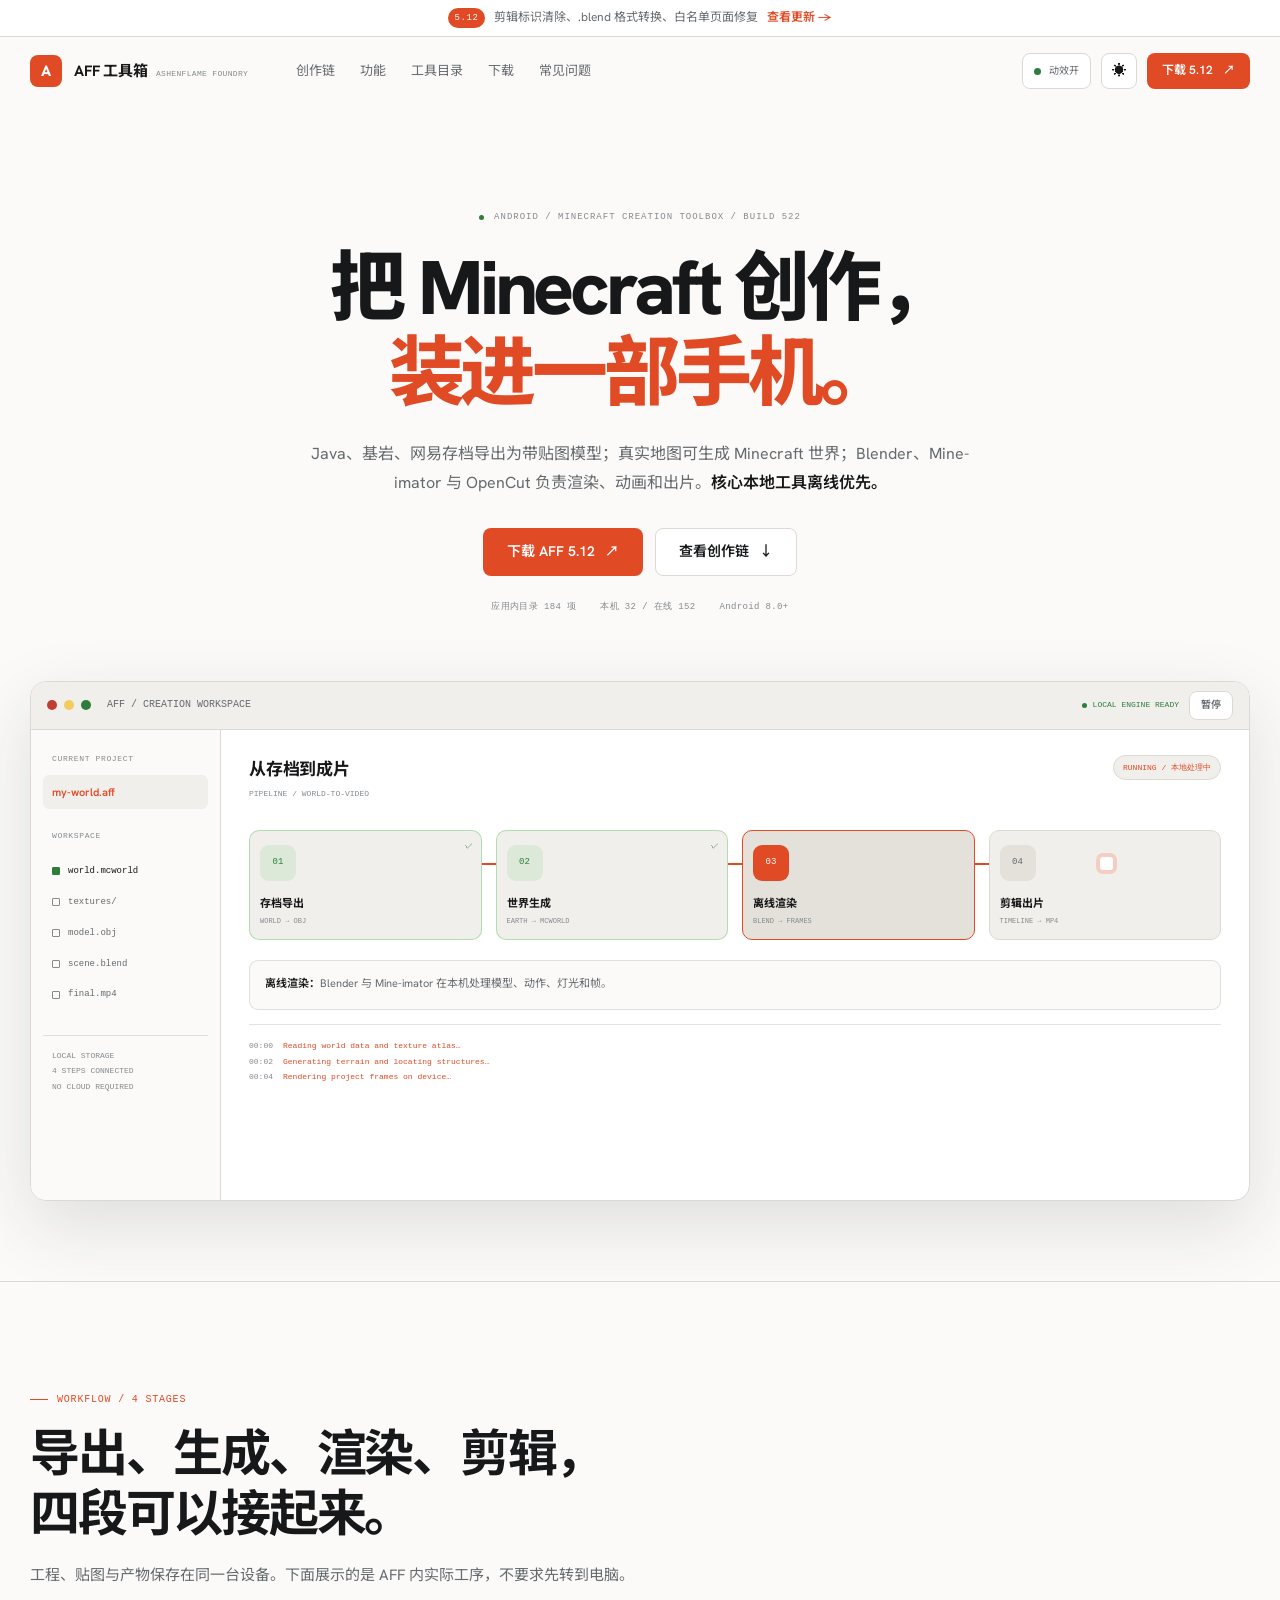
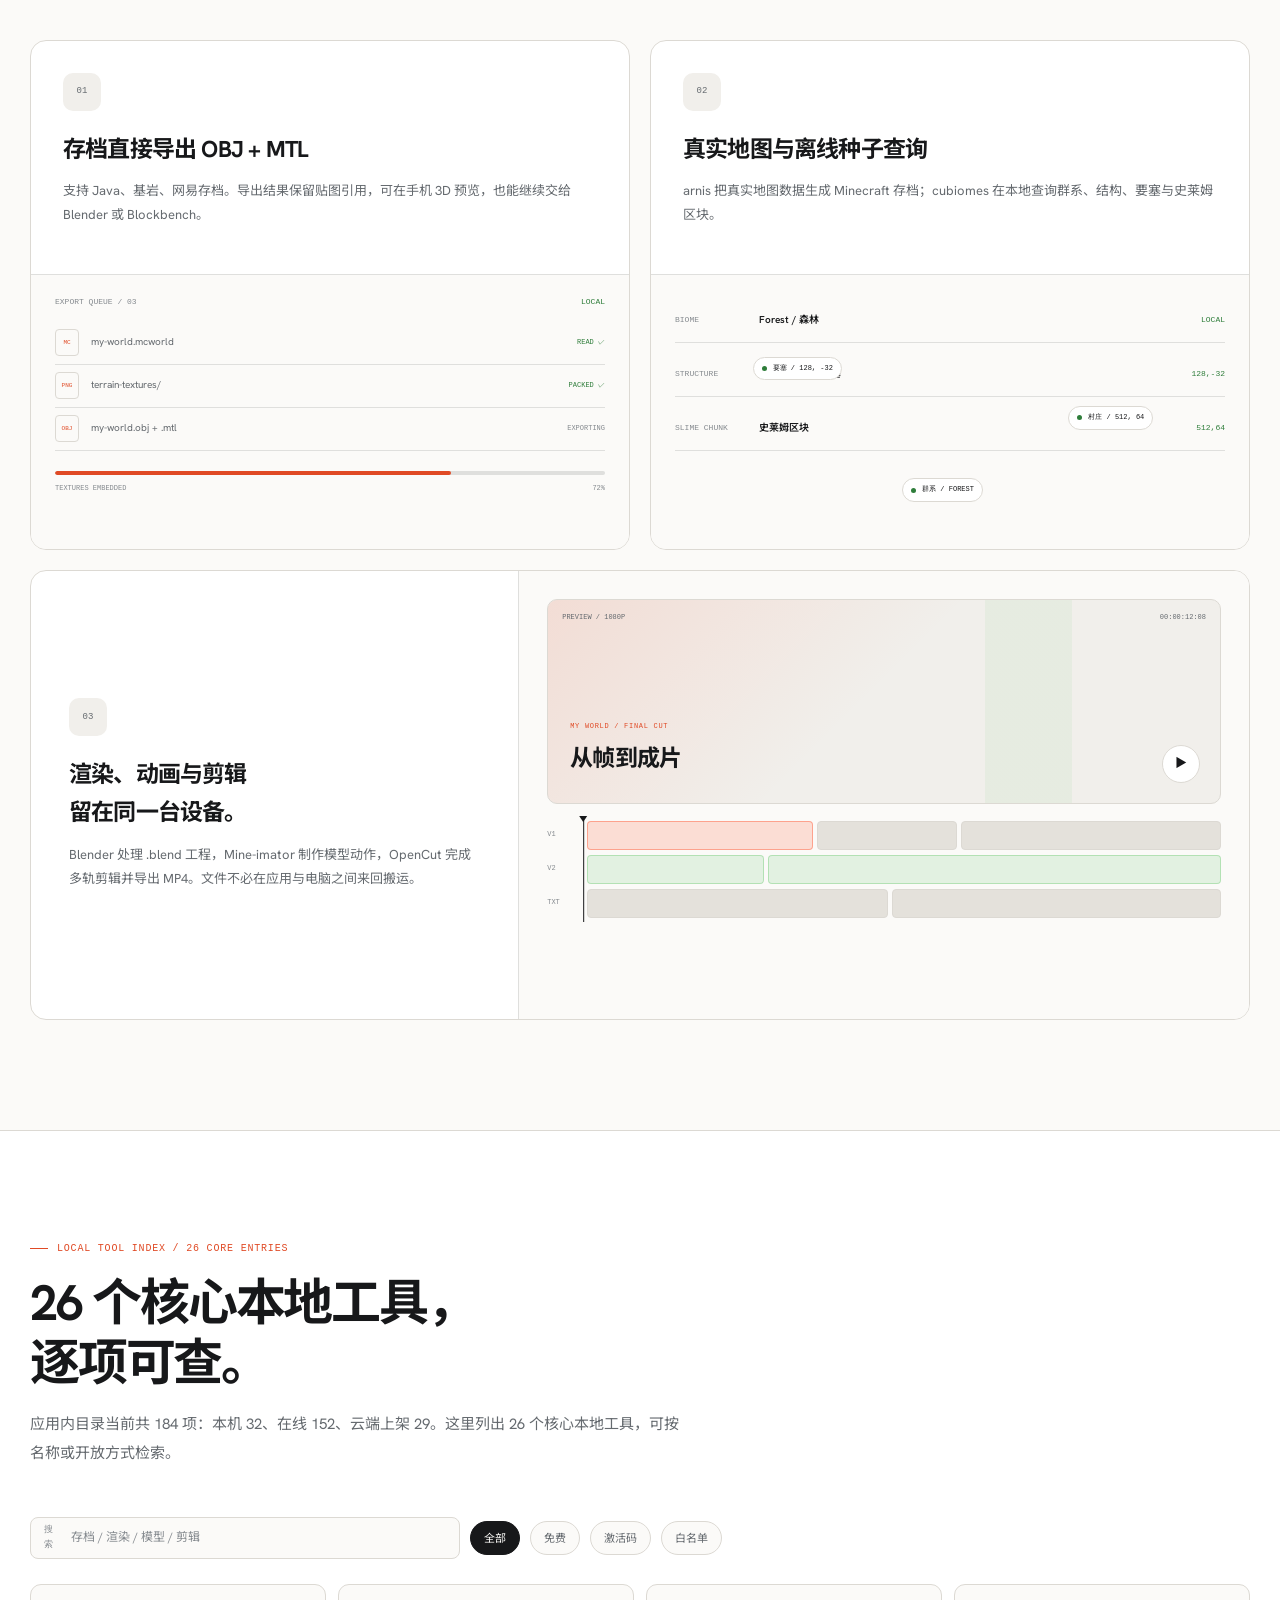
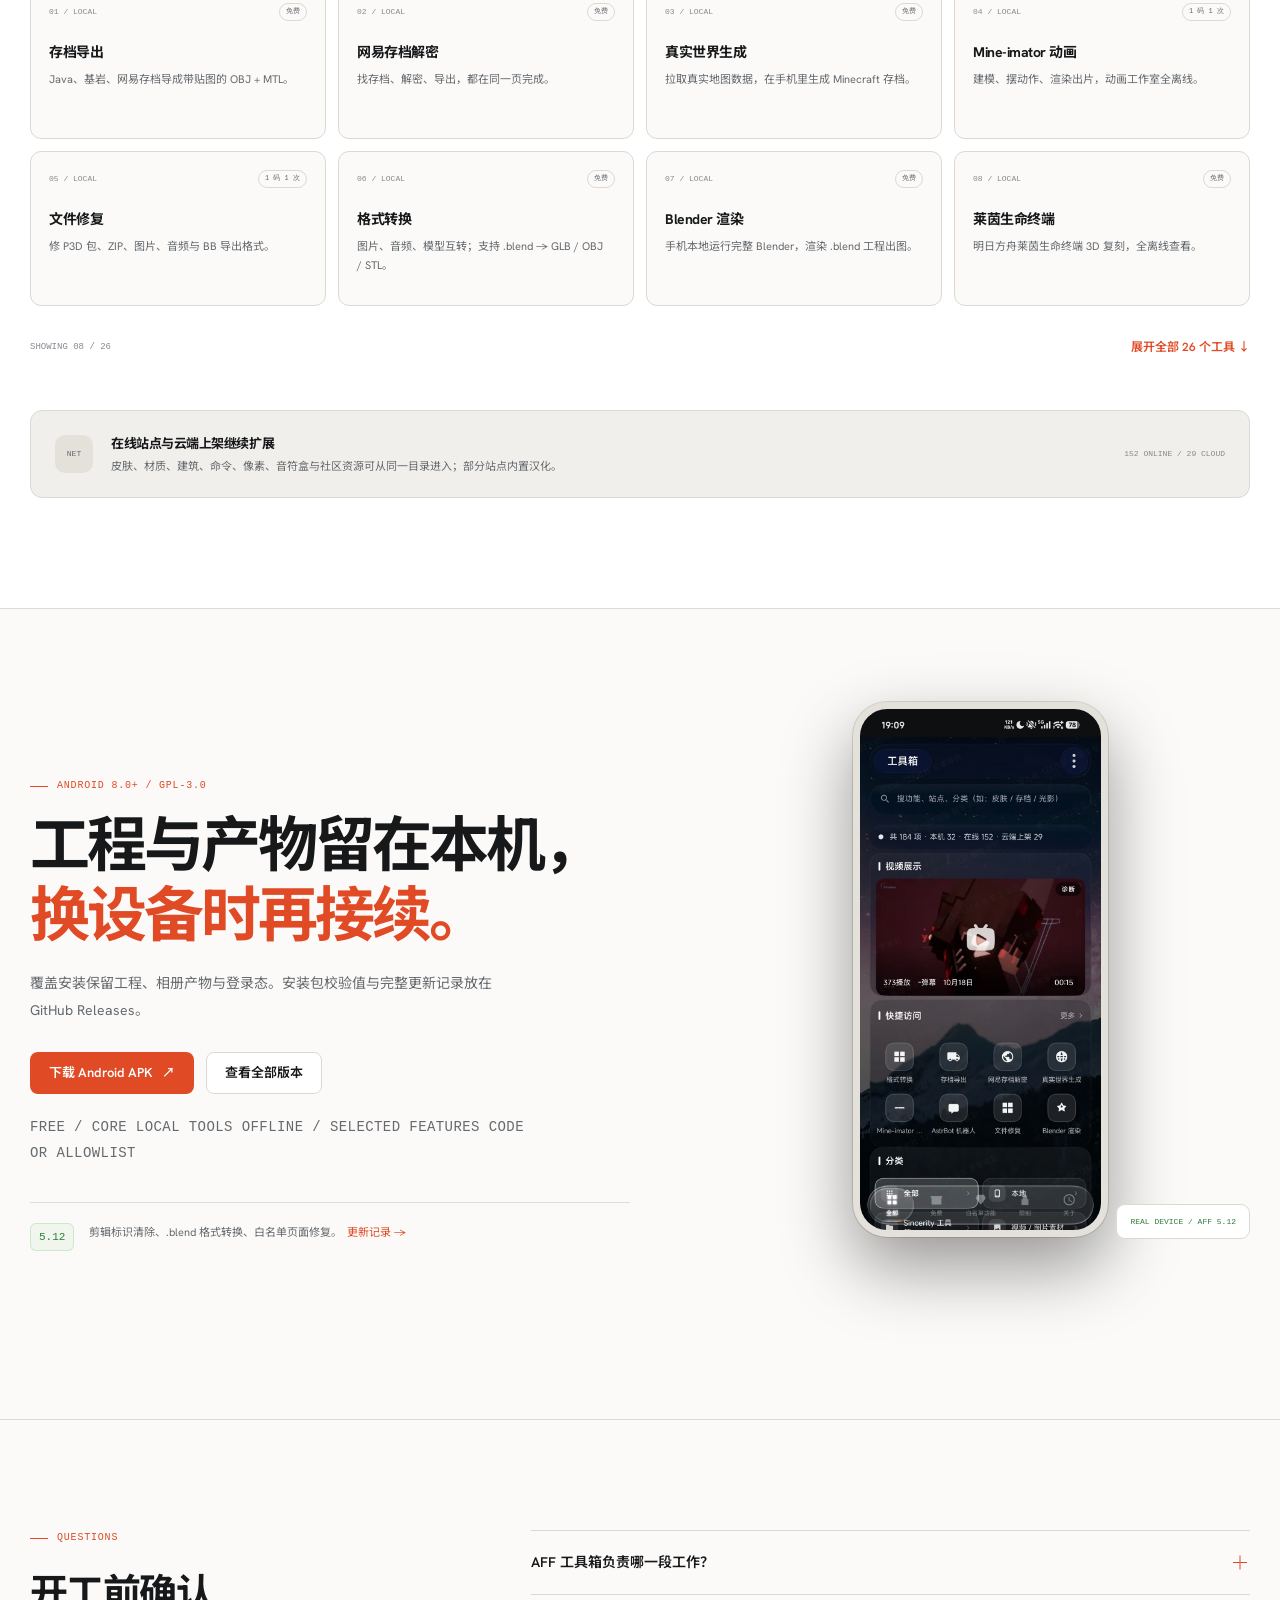
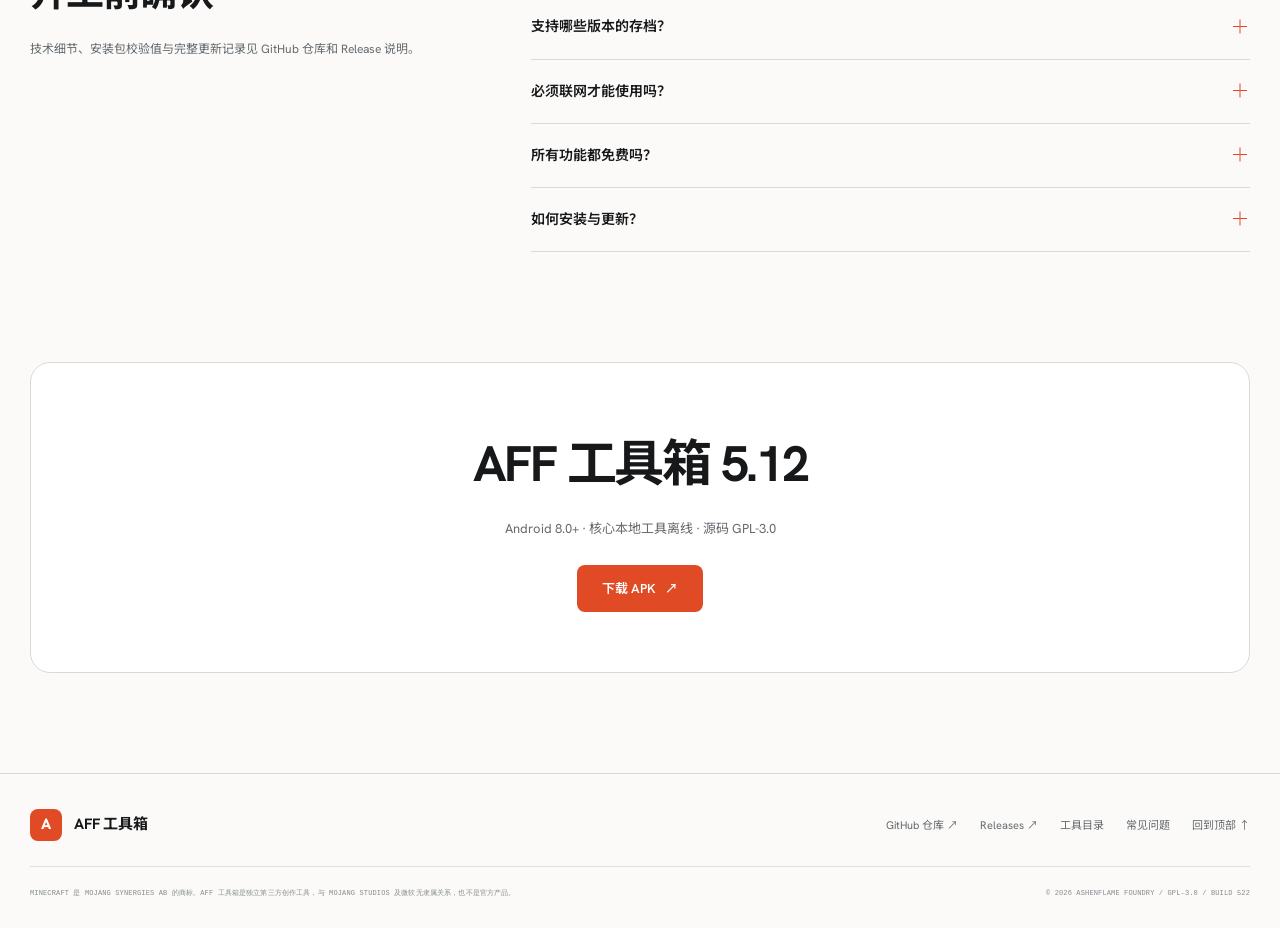
==== commit 6aac5563: "Apply anti-slop and Apple-style design rules" ====
--- a/index.html
+++ b/index.html
@@ -4,7 +4,7 @@
 <meta charset="UTF-8">
 <meta name="viewport" content="width=device-width, initial-scale=1.0">
 <title>AFF 工具箱 — 我的世界工具箱｜存档转模型·渲染·剪辑（Android）</title>
-<meta name="description" content="AFF 工具箱（AshenFlame Foundry）：我的世界创作工具箱。Java、基岩、网易存档导出带贴图 OBJ，真实世界生成、Blender 离线渲染、Mine-imator 动画与 OpenCut 视频剪辑，Android 免费下载。">
+<meta name="description" content="AFF 工具箱（AshenFlame Foundry）：Java、基岩、网易存档导出带贴图 OBJ，真实世界生成、Blender 离线渲染、Mine-imator 动画与 OpenCut 视频剪辑。Android 8.0+ 免费下载。">
 <meta name="keywords" content="AFF工具箱, 我的世界工具箱, MC工具箱, 存档转模型, Minecraft OBJ导出, 基岩转Java, 离线种子地图, Blender手机渲染, 视频剪辑, MC创作工具">
 <meta name="author" content="AshenFlame Foundry">
 <meta name="msvalidate.01" content="213AA91B19479FCCCD53052372A404ED">
@@ -17,48 +17,46 @@
 <meta property="og:locale" content="zh_CN">
 <meta property="og:image" content="https://151shi23.github.io/ACE-.github.io/assets/toolbox-home.jpg">
 <meta name="twitter:card" content="summary_large_image">
-<meta name="theme-color" content="#0d1117">
+<meta name="theme-color" content="#0c0d0e">
 <link rel="icon" type="image/svg+xml" href="favicon.svg">
 <link rel="preconnect" href="https://fonts.googleapis.com">
 <link rel="preconnect" href="https://fonts.gstatic.com" crossorigin>
-<link href="https://fonts.googleapis.com/css2?family=IBM+Plex+Mono:wght@400;500;600&family=Noto+Sans+SC:wght@400;500;600;700;800;900&display=swap" rel="stylesheet">
+<link href="https://fonts.googleapis.com/css2?family=Hanken+Grotesk:wght@400;500;600;700;800&family=Noto+Sans+SC:wght@400;500;700;900&display=swap" rel="stylesheet">
 <script>(function(){var r=document.documentElement;r.classList.add("js");var t="";try{t=localStorage.getItem("aff-theme")}catch(e){}if(!t)t=window.matchMedia("(prefers-color-scheme: light)").matches?"light":"dark";r.setAttribute("data-theme",t)})();</script>
 <script type="application/ld+json">
 {"@context":"https://schema.org","@graph":[{"@type":"WebSite","@id":"https://151shi23.github.io/ACE-.github.io/#website","url":"https://151shi23.github.io/ACE-.github.io/","name":"AFF 工具箱","inLanguage":"zh-CN","description":"我的世界创作工具箱：存档转模型、真实世界生成、离线渲染与剪辑。"},{"@type":"SoftwareApplication","name":"AFF 工具箱","alternateName":"AshenFlame Foundry","applicationCategory":"MultimediaApplication","operatingSystem":"Android 8.0 及以上","softwareVersion":"5.12","fileFormat":"application/vnd.android.package-archive","offers":{"@type":"Offer","price":"0","priceCurrency":"CNY"},"downloadUrl":"https://github.com/151shi23/AshenFlameFoundry/releases/download/v5.12/AshenFlameFoundry-5.12.apk","author":{"@type":"Organization","name":"AshenFlame Foundry","url":"https://github.com/151shi23/AshenFlameFoundry"},"license":"https://www.gnu.org/licenses/gpl-3.0.html","featureList":"Java 存档导出 OBJ,基岩存档导出 OBJ,网易存档解密,真实世界生成,离线种子地图,Blender 离线渲染,Mine-imator 动画,OpenCut 视频剪辑,剪辑标识清除,基岩转 Java,格式转换,文件修复"},{"@type":"FAQPage","mainEntity":[{"@type":"Question","name":"AFF 工具箱是什么？","acceptedAnswer":{"@type":"Answer","text":"AFF 工具箱是一款安卓端我的世界创作工具箱，把存档导出、世界生成、渲染动画与视频剪辑连成一条创作链。"}},{"@type":"Question","name":"支持哪些版本的存档？","acceptedAnswer":{"@type":"Answer","text":"Java 版、基岩版、网易版存档都可以导出成带贴图的 OBJ + MTL 模型；基岩世界可以通过内置 Chunker 转成 Java 版。"}},{"@type":"Question","name":"需要联网吗？","acceptedAnswer":{"@type":"Answer","text":"本地工具全部离线优先，只有在线站点板块需要联网。"}},{"@type":"Question","name":"收费吗？","acceptedAnswer":{"@type":"Answer","text":"本体免费并遵循 GPL-3.0 开源，少数重度功能按激活码或白名单账号开放。"}},{"@type":"Question","name":"怎么下载安装？","acceptedAnswer":{"@type":"Answer","text":"下载 Android 8.0 及以上版本的 APK，允许安装未知来源应用即可。覆盖安装不会丢失工程、相册产物与登录态。"}}]}]}
 </script>
 <style>
-:root{color-scheme:dark;--bg:#0d1117;--bg-soft:#111820;--panel:#161b22;--panel-2:#1c2530;--panel-3:#222d3a;--text:#f0f6fc;--muted:#8b949e;--faint:#636e7b;--border:#30363d;--border-soft:rgba(139,148,158,.18);--blue:#58a6ff;--blue-strong:#2f81f7;--green:#3fb950;--cyan:#39c5cf;--purple:#bc8cff;--shadow:0 24px 80px rgba(0,0,0,.42);--header:rgba(13,17,23,.84);--ease-github:cubic-bezier(.23,1,.32,1);--ease-linear:cubic-bezier(.25,.46,.45,.94);--ease-stripe:cubic-bezier(.45,.05,.55,.95);--ease-apple:cubic-bezier(.4,0,.6,1);--ease-case:cubic-bezier(.25,1,.5,1);--ease-material:cubic-bezier(.4,0,.2,1);--duration-fast:.08s;--duration-ui:.16s;--duration-base:.24s;--duration-slow:.32s;--duration-medium:.5s;--duration-entrance:.6s;--duration-emphasis:.9s}
-html[data-theme="light"]{color-scheme:light;--bg:#ffffff;--bg-soft:#f6f8fa;--panel:#ffffff;--panel-2:#f3f6f9;--panel-3:#eaf0f6;--text:#1f2328;--muted:#59636e;--faint:#818b98;--border:#d1d9e0;--border-soft:rgba(31,35,40,.12);--blue:#0969da;--blue-strong:#0969da;--green:#1a7f37;--cyan:#0a7d86;--purple:#8250df;--shadow:0 24px 70px rgba(31,35,40,.14);--header:rgba(255,255,255,.88)}
-*{box-sizing:border-box;margin:0;padding:0}html{scroll-behavior:smooth;scroll-padding-top:94px}body{background:var(--bg);color:var(--text);font-family:"Segoe UI Variable","Segoe UI","Noto Sans SC","Microsoft YaHei",sans-serif;line-height:1.65;-webkit-font-smoothing:antialiased;overflow-x:hidden;transition:background-color var(--duration-slow) var(--ease-apple),color var(--duration-slow) var(--ease-apple)}body.menu-open{overflow:hidden}a{color:inherit;text-decoration:none}button,input{font:inherit}button{color:inherit;cursor:pointer}svg,img{display:block}::selection{background:rgba(47,129,247,.35);color:var(--text)}:focus-visible{outline:2px solid var(--blue);outline-offset:4px}.container{width:min(1220px,calc(100% - 48px));margin:0 auto}.mono{font-family:"IBM Plex Mono",monospace}.skip{position:fixed;left:16px;top:-70px;z-index:200;background:var(--blue-strong);color:#fff;padding:9px 16px;border-radius:6px}.skip:focus{top:12px}
-.scroll-progress{position:fixed;left:0;top:0;height:2px;width:100%;z-index:150;transform-origin:left;transform:scaleX(0);background:linear-gradient(90deg,var(--blue-strong),var(--cyan),var(--green))}
-.announcement{position:relative;z-index:102;border-bottom:1px solid var(--border-soft);background:var(--bg-soft);font-size:12px;color:var(--muted)}.announcement .container{min-height:36px;display:flex;align-items:center;justify-content:center;gap:9px;text-align:center}.announcement a{color:var(--blue);font-weight:600;transition:color var(--duration-base) var(--ease-stripe)}.announcement a:hover{text-decoration:underline}.announcement .new{font-size:9px;line-height:20px;padding:0 7px;border-radius:20px;background:rgba(47,129,247,.14);color:var(--blue);font-family:"IBM Plex Mono",monospace;letter-spacing:.06em}
-.site-header{position:sticky;top:0;z-index:100;background:var(--header);backdrop-filter:blur(18px);-webkit-backdrop-filter:blur(18px);border-bottom:1px solid transparent;transition:border-color var(--duration-base) var(--ease-apple),box-shadow var(--duration-base) var(--ease-apple)}.site-header.scrolled{border-color:var(--border-soft);box-shadow:0 8px 30px rgba(0,0,0,.08)}.nav{height:68px;display:flex;align-items:center;gap:30px}.brand{display:flex;align-items:center;gap:12px;flex:none}.brand-logo{position:relative;width:33px;height:33px;border-radius:9px;background:linear-gradient(145deg,var(--blue-strong),#1f6feb);display:grid;place-items:center;box-shadow:inset 0 1px rgba(255,255,255,.25),0 5px 16px rgba(47,129,247,.24);transition:transform var(--duration-slow) var(--ease-github)}.brand:hover .brand-logo{transform:translateY(-2px)}.brand-logo svg{width:21px;height:21px}.spark{position:absolute;width:3px;height:3px;border-radius:50%;background:#fff;opacity:0;pointer-events:none}.spark:nth-child(2){left:-7px;top:9px}.spark:nth-child(3){right:-7px;top:12px}.spark:nth-child(4){left:7px;bottom:-7px}.spark:nth-child(5){right:8px;bottom:-6px}@media(prefers-reduced-motion:no-preference){.brand:hover .spark{animation:sparkBurst var(--duration-emphasis) var(--ease-github) both}.brand:hover .spark:nth-child(3){animation-delay:var(--duration-fast)}.brand:hover .spark:nth-child(4){animation-delay:.16s}.brand:hover .spark:nth-child(5){animation-delay:.24s}}@keyframes sparkBurst{0%{opacity:0;transform:scale(.4)}30%{opacity:1}100%{opacity:0;transform:translate(0,-17px) scale(1.35)}}
-.brand-text{font-size:15px;font-weight:700;letter-spacing:-.02em}.brand-text small{font-family:"IBM Plex Mono",monospace;font-size:8px;color:var(--faint);font-weight:400;letter-spacing:.04em;margin-left:8px}.nav-links{display:flex;align-items:center;gap:25px;margin-left:18px}.nav-links a{font-size:13px;color:var(--muted);transition:color var(--duration-base) var(--ease-stripe)}.nav-links a:hover{color:var(--text)}.nav-actions{margin-left:auto;display:flex;align-items:center;gap:10px}.icon-button{width:36px;height:36px;border:1px solid var(--border);border-radius:8px;background:var(--panel);display:grid;place-items:center;transition:background var(--duration-ui) var(--ease-linear),border-color var(--duration-ui) var(--ease-linear)}.icon-button:hover{background:var(--panel-2);border-color:var(--muted)}.menu-button{display:none}.motion-toggle{height:36px;padding:0 11px;border:1px solid var(--border);border-radius:8px;background:var(--panel);display:flex;align-items:center;gap:8px;font-size:10px;color:var(--muted);transition:background var(--duration-ui) var(--ease-linear),border-color var(--duration-ui) var(--ease-linear)}.motion-toggle:hover{background:var(--panel-2);border-color:var(--muted)}.motion-toggle i{width:7px;height:7px;border-radius:50%;background:var(--green);box-shadow:0 0 0 3px rgba(63,185,80,.1)}.motion-toggle[aria-pressed="false"] i{background:var(--faint);box-shadow:0 0 0 3px transparent}.button{min-height:42px;padding:0 18px;border-radius:8px;border:1px solid var(--border);display:inline-flex;align-items:center;justify-content:center;gap:10px;font-size:13px;font-weight:600;background:var(--panel);transition:background-color var(--duration-base) var(--ease-linear),border-color var(--duration-base) var(--ease-linear),transform var(--duration-base) var(--ease-linear),box-shadow var(--duration-base) var(--ease-linear)}.button:hover{background:var(--panel-2);border-color:var(--muted);transform:translateY(-1px)}.button:active{transform:translateY(0) scale(.98)}.button.primary{background:var(--blue-strong);border-color:rgba(240,246,252,.1);color:#fff;box-shadow:inset 0 1px rgba(255,255,255,.12),0 5px 18px rgba(47,129,247,.18)}.button.primary:hover{background:#1f6feb;border-color:rgba(240,246,252,.2);box-shadow:inset 0 1px rgba(255,255,255,.14),0 8px 25px rgba(47,129,247,.28)}.button .arrow{transition:transform var(--duration-ui) var(--ease-linear)}.button:hover .arrow{transform:translateX(3px)}.button.small{min-height:36px;padding:0 14px;font-size:12px}
-.mobile-menu{display:none;position:fixed;inset:104px 0 0;z-index:99;background:var(--bg);padding:24px;opacity:0;visibility:hidden;transform:translateY(-8px);transition:opacity var(--duration-base) var(--ease-apple),transform var(--duration-base) var(--ease-apple),visibility var(--duration-base)}.mobile-menu a{display:block;padding:16px 4px;border-bottom:1px solid var(--border-soft);font-size:18px;font-weight:600}.menu-open .mobile-menu{opacity:1;visibility:visible;transform:none}
-.hero{position:relative;padding:88px 0 0;isolation:isolate}.hero-background{position:absolute;inset:-104px 0 0;z-index:-2;overflow:hidden;pointer-events:none}.hero-background:before{content:"";position:absolute;width:950px;height:700px;left:50%;top:-250px;transform:translateX(-50%);background:radial-gradient(ellipse,rgba(47,129,247,.16),rgba(47,129,247,.04) 42%,transparent 70%)}.hero-background:after{content:"";position:absolute;inset:0;background-image:linear-gradient(rgba(88,166,255,.05) 1px,transparent 1px),linear-gradient(90deg,rgba(88,166,255,.05) 1px,transparent 1px);background-size:64px 64px;mask-image:radial-gradient(ellipse at 50% 20%,black,transparent 68%)}.hero-glow{position:absolute;width:480px;height:480px;border-radius:50%;filter:blur(100px);opacity:.07}.hero-glow.one{background:var(--cyan);left:-240px;top:300px}.hero-glow.two{background:var(--blue);right:-260px;top:140px}
-.hero-copy{text-align:center;max-width:940px;margin:0 auto}.hero-badge{display:inline-flex;align-items:center;gap:8px;border:1px solid rgba(88,166,255,.3);background:rgba(47,129,247,.08);color:var(--blue);border-radius:30px;padding:5px 12px;font-family:"IBM Plex Mono",monospace;font-size:10px;letter-spacing:.04em}.hero-badge i{width:6px;height:6px;background:var(--green);border-radius:50%;box-shadow:0 0 0 4px rgba(63,185,80,.1)}.hero h1{font-size:clamp(48px,6.2vw,80px);line-height:1.15;letter-spacing:-.065em;font-weight:800;margin-top:24px}.hero h1 .blue-text{color:var(--blue)}.hero-subtitle{max-width:700px;margin:25px auto 0;color:var(--muted);font-size:16px;line-height:1.85}.hero-subtitle strong{color:var(--text);font-weight:600}.hero-actions{display:flex;justify-content:center;gap:12px;flex-wrap:wrap;margin-top:30px}.hero-actions .button{min-height:48px;padding:0 23px;font-size:14px}.hero-facts{display:flex;justify-content:center;align-items:center;gap:24px;flex-wrap:wrap;margin-top:24px;color:var(--faint);font-family:"IBM Plex Mono",monospace;font-size:9px;letter-spacing:.04em}.hero-facts span{display:flex;align-items:center;gap:7px}.hero-facts svg{color:var(--green)}
-.mask-line{display:block;overflow:hidden;padding-bottom:.08em;margin-bottom:-.08em}.mask-line>span{display:block}.hero-reveal{opacity:1}.mask-line>span,.hero-reveal{animation:none}@media(prefers-reduced-motion:no-preference){.mask-line>span{animation:rise var(--duration-emphasis) var(--ease-github) both}.mask-line:nth-child(2)>span{animation-delay:.1s}.hero-reveal{animation:fadeUp var(--duration-entrance) var(--ease-case) both}.hero-reveal.delay-1{animation-delay:.12s}.hero-reveal.delay-2{animation-delay:.24s}.hero-reveal.delay-3{animation-delay:.36s}.hero-reveal.delay-4{animation-delay:.48s}}@keyframes rise{from{transform:translateY(110%);opacity:0}to{transform:none;opacity:1}}@keyframes fadeUp{from{transform:translateY(16px);opacity:0}to{transform:none;opacity:1}}
-.product-wrap{position:relative;margin-top:66px;padding-bottom:80px}.product-wrap:before{content:"";position:absolute;left:10%;right:10%;top:-20px;height:1px;background:linear-gradient(90deg,transparent,var(--blue),transparent);opacity:.55}.product-window{position:relative;background:var(--panel);border:1px solid var(--border);border-radius:16px;box-shadow:var(--shadow),0 0 0 1px rgba(88,166,255,.03);overflow:hidden;transform:translateY(var(--stage-y,0));transition:transform .1s linear}.window-bar{height:48px;display:flex;align-items:center;padding:0 16px;border-bottom:1px solid var(--border);background:var(--panel-2);gap:16px}.traffic{display:flex;gap:7px}.traffic i{width:10px;height:10px;border-radius:50%;background:var(--border)}.traffic i:first-child{background:#ff7b72}.traffic i:nth-child(2){background:#f2cc60}.traffic i:nth-child(3){background:#3fb950}.window-title{font-family:"IBM Plex Mono",monospace;font-size:10px;color:var(--muted);display:flex;align-items:center;gap:8px}.window-title svg{color:var(--blue)}.window-actions{margin-left:auto;display:flex;align-items:center;gap:10px}.live-status{font-family:"IBM Plex Mono",monospace;font-size:8px;color:var(--green);display:flex;align-items:center;gap:6px}.live-status:before{content:"";width:5px;height:5px;border-radius:50%;background:var(--green)}.run-button{height:29px;padding:0 11px;border:1px solid rgba(63,185,80,.35);background:rgba(63,185,80,.1);color:var(--green);border-radius:6px;font-size:10px;font-weight:600;transition:background var(--duration-ui) var(--ease-linear),border-color var(--duration-ui) var(--ease-linear)}.run-button:hover{background:rgba(63,185,80,.18)}
-.app-body{display:grid;grid-template-columns:190px 1fr;min-height:470px}.app-sidebar{border-right:1px solid var(--border);padding:18px 12px;background:var(--bg-soft)}.sidebar-label{font-family:"IBM Plex Mono",monospace;font-size:8px;letter-spacing:.08em;color:var(--faint);padding:0 9px;margin:4px 0 10px}.side-project{display:flex;align-items:center;gap:8px;padding:8px 9px;border-radius:6px;background:rgba(88,166,255,.1);color:var(--blue);font-size:11px;font-weight:600}.side-list{list-style:none;margin-top:14px}.side-list li{display:flex;align-items:center;gap:8px;padding:8px 9px;color:var(--muted);font-family:"IBM Plex Mono",monospace;font-size:9px;border-radius:5px}.side-list li:before{content:"";width:6px;height:6px;border:1px solid var(--faint);border-radius:1px}.side-list li.active{color:var(--text)}.side-list li.active:before{background:var(--green);border-color:var(--green)}.sidebar-bottom{margin-top:25px;padding:12px 9px;border-top:1px solid var(--border-soft);font-family:"IBM Plex Mono",monospace;font-size:8px;line-height:1.9;color:var(--faint)}
-.app-main{padding:25px 28px;min-width:0}.main-heading{display:flex;align-items:flex-start;justify-content:space-between;gap:20px}.main-heading h2{font-size:17px;letter-spacing:-.02em}.main-heading p{font-family:"IBM Plex Mono",monospace;font-size:8px;color:var(--faint);margin-top:4px}.pipeline-state{font-family:"IBM Plex Mono",monospace;font-size:8px;color:var(--blue);padding:5px 9px;background:rgba(88,166,255,.08);border:1px solid rgba(88,166,255,.18);border-radius:20px;white-space:nowrap;transition:color var(--duration-base) var(--ease-stripe),background var(--duration-base) var(--ease-stripe)}
-.pipeline{position:relative;display:grid;grid-template-columns:repeat(4,1fr);gap:14px;margin-top:30px}.pipeline-line{position:absolute;left:11%;right:11%;top:33px;height:2px;background:var(--border);z-index:0}.pipeline-line-fill{height:100%;width:100%;background:linear-gradient(90deg,var(--blue),var(--cyan),var(--green));transform:scaleX(0);transform-origin:left;transition:transform 4.8s linear}.pipeline.running .pipeline-line-fill{transform:scaleX(1)}.pipeline-node{position:relative;z-index:2;border:1px solid var(--border);background:var(--panel-2);border-radius:10px;padding:14px 10px 12px;text-align:left;min-width:0;transition:border-color var(--duration-base) var(--ease-linear),background var(--duration-base) var(--ease-linear),transform var(--duration-base) var(--ease-linear),box-shadow var(--duration-base) var(--ease-linear)}.pipeline-node:hover{transform:translateY(-3px);border-color:var(--blue)}.pipeline-node.active{border-color:var(--blue);background:rgba(47,129,247,.1);box-shadow:0 0 0 3px rgba(47,129,247,.06),0 8px 24px rgba(0,0,0,.14)}.pipeline-node.done{border-color:rgba(63,185,80,.45)}.node-icon{width:36px;height:36px;border-radius:9px;background:var(--panel-3);display:grid;place-items:center;color:var(--muted);margin-bottom:13px;transition:background var(--duration-base) var(--ease-linear),color var(--duration-base) var(--ease-linear)}.pipeline-node.active .node-icon{background:var(--blue-strong);color:#fff}.pipeline-node.done .node-icon{background:rgba(63,185,80,.15);color:var(--green)}.node-icon svg{width:18px;height:18px}.pipeline-node b{display:block;font-size:11px;white-space:nowrap;overflow:hidden;text-overflow:ellipsis}.pipeline-node small{display:block;font-family:"IBM Plex Mono",monospace;font-size:7px;color:var(--faint);margin-top:4px;white-space:nowrap}.node-check{position:absolute;right:8px;top:8px;font-family:"IBM Plex Mono",monospace;font-size:8px;color:var(--green);opacity:0;transition:opacity var(--duration-base) var(--ease-linear)}.pipeline-node.done .node-check{opacity:1}.packet{position:absolute;left:0;top:27px;width:13px;height:13px;border-radius:3px;background:#fff;box-shadow:0 0 0 4px rgba(88,166,255,.22),0 0 20px var(--blue);z-index:4;opacity:0;pointer-events:none}.pipeline.running .packet{opacity:1;animation:packetTravel 4.8s linear forwards}@keyframes packetTravel{from{transform:translateX(0)}to{transform:translateX(var(--travel,600px))}}
-.pipeline-detail{margin-top:20px;border:1px solid var(--border-soft);border-radius:9px;background:var(--bg-soft);padding:13px 15px;display:flex;align-items:center;gap:12px;min-height:50px}.pipeline-detail svg{color:var(--blue);flex:none}.pipeline-detail p{font-size:11px;color:var(--muted)}.pipeline-detail strong{color:var(--text);font-weight:600}.terminal{margin-top:14px;border-top:1px solid var(--border-soft);padding-top:13px;font-family:"IBM Plex Mono",monospace;font-size:8px;line-height:1.9;color:var(--faint);min-height:55px}.terminal-line{display:flex;gap:10px}.terminal-line .time{color:var(--faint)}.terminal-line .ok{color:var(--green)}.terminal-line .info{color:var(--blue)}
-.section{padding:110px 0;position:relative}.section.border{border-top:1px solid var(--border-soft)}.section-heading{max-width:750px;margin-bottom:50px}.eyebrow{font-family:"IBM Plex Mono",monospace;font-size:10px;letter-spacing:.08em;color:var(--blue);display:flex;align-items:center;gap:9px;font-weight:500}.eyebrow:before{content:"";width:18px;height:1px;background:currentColor}.section-heading h2{font-size:clamp(34px,4vw,52px);line-height:1.22;letter-spacing:-.045em;margin-top:16px}.section-heading p{font-size:15px;color:var(--muted);line-height:1.9;margin-top:17px;max-width:650px}
-html.motion-ready .rv:not(.in){opacity:0;transform:translateY(28px)}html.motion-ready .rv.in{opacity:1;transform:none;transition:opacity var(--duration-entrance) var(--ease-case),transform var(--duration-medium) var(--ease-case);transition-delay:calc(var(--i,0)*.12s)}
-.feature-grid{display:grid;grid-template-columns:repeat(2,1fr);gap:20px}.feature-card{position:relative;background:var(--panel);border:1px solid var(--border);border-radius:16px;overflow:hidden;min-height:510px;transition:border-color var(--duration-base) var(--ease-linear),transform var(--duration-base) var(--ease-linear),box-shadow var(--duration-base) var(--ease-linear)}.feature-card:hover{border-color:rgba(88,166,255,.45);transform:translateY(-4px);box-shadow:0 20px 50px rgba(0,0,0,.12)}.feature-copy{padding:32px 32px 25px}.feature-icon{width:38px;height:38px;border-radius:10px;display:grid;place-items:center;background:rgba(88,166,255,.1);color:var(--blue);margin-bottom:20px}.feature-icon.green{background:rgba(63,185,80,.1);color:var(--green)}.feature-icon.purple{background:rgba(188,140,255,.1);color:var(--purple)}.feature-copy h3{font-size:23px;letter-spacing:-.035em}.feature-copy p{font-size:13px;color:var(--muted);line-height:1.85;margin-top:11px}.feature-visual{position:absolute;left:0;right:0;bottom:0;height:275px;background:var(--bg-soft);border-top:1px solid var(--border-soft);overflow:hidden}
-.export-ui{padding:20px 24px}.export-toolbar{display:flex;align-items:center;justify-content:space-between;font-family:"IBM Plex Mono",monospace;font-size:8px;color:var(--faint);margin-bottom:14px}.export-toolbar span:last-child{color:var(--green)}.file-row{height:43px;display:grid;grid-template-columns:26px 1fr auto;align-items:center;gap:10px;border-bottom:1px solid var(--border-soft);font-size:10px;color:var(--muted)}.file-row .file-icon{width:24px;height:27px;border:1px solid var(--border);border-radius:4px;display:grid;place-items:center;font-family:"IBM Plex Mono",monospace;font-size:6px;color:var(--blue)}.file-row .status{font-family:"IBM Plex Mono",monospace;font-size:7px;color:var(--faint)}.file-row.done .status{color:var(--green)}.export-progress{height:4px;background:var(--border-soft);border-radius:4px;margin-top:20px;overflow:hidden}.export-progress i{display:block;height:100%;width:72%;background:linear-gradient(90deg,var(--blue-strong),var(--cyan));border-radius:4px;transform:scaleX(.1);transform-origin:left}.export-caption{display:flex;justify-content:space-between;font-family:"IBM Plex Mono",monospace;font-size:7px;color:var(--faint);margin-top:8px}
-.map-visual{background:linear-gradient(145deg,rgba(47,129,247,.06),rgba(63,185,80,.04))}.map-visual svg{position:absolute;inset:15px 20px 0;width:calc(100% - 40px);height:240px}.map-contour{fill:none;stroke:var(--border);stroke-width:1}.map-river{fill:none;stroke:var(--blue);stroke-width:2;stroke-dasharray:5 7}.map-scan{position:absolute;left:0;top:0;bottom:0;width:80px;background:linear-gradient(90deg,transparent,rgba(88,166,255,.12),transparent);border-right:1px solid rgba(88,166,255,.35);transform:translateX(-80px)}.map-marker{position:absolute;display:flex;align-items:center;gap:6px;font-family:"IBM Plex Mono",monospace;font-size:7px;color:var(--text);background:var(--panel);border:1px solid var(--border);border-radius:20px;padding:5px 8px;box-shadow:0 4px 12px rgba(0,0,0,.18)}.map-marker:before{content:"";width:5px;height:5px;background:var(--green);border-radius:50%;box-shadow:0 0 0 4px rgba(63,185,80,.1)}.map-marker.one{left:17%;top:30%}.map-marker.two{right:16%;top:48%}.map-marker.three{left:42%;bottom:17%}
-.feature-wide{display:grid;grid-template-columns:.8fr 1.2fr;background:var(--panel);border:1px solid var(--border);border-radius:16px;overflow:hidden;min-height:450px}.feature-wide .feature-copy{padding:45px 38px;align-self:center}.timeline-visual{background:var(--bg-soft);border-left:1px solid var(--border-soft);padding:28px;min-width:0}.preview-frame{height:205px;border:1px solid var(--border);border-radius:10px;background:linear-gradient(145deg,#182636,#101820);position:relative;overflow:hidden}.preview-frame:before{content:"";position:absolute;inset:0;background:radial-gradient(circle at 70% 30%,rgba(88,166,255,.25),transparent 42%),linear-gradient(135deg,transparent 45%,rgba(63,185,80,.08) 45%,rgba(63,185,80,.08) 65%,transparent 65%)}.preview-hud{position:absolute;left:14px;right:14px;top:12px;display:flex;justify-content:space-between;font-family:"IBM Plex Mono",monospace;font-size:7px;color:#8b949e}.preview-title{position:absolute;left:22px;bottom:25px;color:#f0f6fc}.preview-title small{font-family:"IBM Plex Mono",monospace;font-size:7px;color:#79c0ff;letter-spacing:.1em}.preview-title b{display:block;font-size:23px;letter-spacing:-.04em;margin-top:3px}.play-button{position:absolute;right:20px;bottom:20px;width:38px;height:38px;border:1px solid rgba(255,255,255,.25);background:rgba(255,255,255,.1);border-radius:50%;display:grid;place-items:center;color:#fff}.timeline{margin-top:17px;position:relative}.track{height:29px;display:flex;gap:4px;margin-bottom:5px}.track-label{width:36px;font-family:"IBM Plex Mono",monospace;font-size:7px;color:var(--faint);align-self:center;flex:none}.clips{display:flex;gap:4px;flex:1}.clip{height:29px;border-radius:4px;background:rgba(88,166,255,.2);border:1px solid rgba(88,166,255,.35);min-width:20px}.clip.green{background:rgba(63,185,80,.18);border-color:rgba(63,185,80,.35)}.clip.purple{background:rgba(188,140,255,.17);border-color:rgba(188,140,255,.35)}.playhead{position:absolute;left:36px;top:-5px;bottom:-4px;width:1px;background:#f0f6fc;z-index:2;transform:translateX(18%)}.playhead:before{content:"";position:absolute;top:0;left:-4px;border-left:4px solid transparent;border-right:4px solid transparent;border-top:6px solid #f0f6fc}
-.tools-section{background:var(--bg-soft);border-top:1px solid var(--border-soft);border-bottom:1px solid var(--border-soft)}.tools-toolbar{display:flex;align-items:center;gap:10px;flex-wrap:wrap;margin-bottom:25px}.search{height:42px;flex:1;min-width:230px;max-width:430px;display:flex;align-items:center;gap:10px;border:1px solid var(--border);border-radius:8px;background:var(--panel);padding:0 13px;transition:border-color var(--duration-fast) var(--ease-github),box-shadow var(--duration-fast) var(--ease-github)}.search:focus-within{border-color:var(--blue);box-shadow:0 0 0 3px rgba(47,129,247,.12)}.search svg{color:var(--faint);flex:none}.search input{width:100%;border:0;outline:0;background:transparent;color:var(--text);font-size:12px}.search input::placeholder{color:var(--faint)}.filter{height:34px;padding:0 13px;border:1px solid var(--border);border-radius:20px;background:var(--panel);font-size:11px;color:var(--muted);transition:background var(--duration-ui) var(--ease-linear),color var(--duration-ui) var(--ease-linear),border-color var(--duration-ui) var(--ease-linear)}.filter:hover{border-color:var(--muted);color:var(--text)}.filter.active{background:var(--text);border-color:var(--text);color:var(--bg)}
-.tools-grid{display:grid;grid-template-columns:repeat(4,1fr);gap:12px}.tool-card{--mx:50%;--my:50%;position:relative;min-height:155px;background:var(--panel);border:1px solid var(--border);border-radius:11px;padding:18px;overflow:hidden;transition:border-color var(--duration-base) var(--ease-linear),transform var(--duration-base) var(--ease-linear)}.tool-card:before{content:"";position:absolute;inset:0;background:radial-gradient(240px circle at var(--mx) var(--my),rgba(88,166,255,.09),transparent 60%);opacity:0;transition:opacity var(--duration-base) var(--ease-linear);pointer-events:none}.tool-card:hover{border-color:rgba(88,166,255,.45);transform:translateY(-2px)}.tool-card:hover:before{opacity:1}.tool-card[hidden]{display:none}.tool-top{display:flex;align-items:center;justify-content:space-between}.tool-number{font-family:"IBM Plex Mono",monospace;font-size:8px;color:var(--faint)}.tool-tag{font-family:"IBM Plex Mono",monospace;font-size:7px;color:var(--muted);padding:2px 6px;border:1px solid var(--border);border-radius:10px}.tool-card h3{font-size:14px;margin-top:20px;position:relative}.tool-card p{font-size:11px;color:var(--muted);line-height:1.75;margin-top:6px;position:relative}.tools-footer{display:flex;align-items:center;justify-content:space-between;margin-top:25px;gap:20px}.tools-count{font-family:"IBM Plex Mono",monospace;font-size:9px;color:var(--faint)}.text-button{border:0;background:transparent;color:var(--blue);font-size:12px;font-weight:600;padding:7px 0;transition:color var(--duration-base) var(--ease-stripe)}.text-button:hover{text-decoration:underline}.online-strip{margin-top:45px;border:1px solid var(--border);border-radius:12px;background:var(--panel);padding:22px 24px;display:flex;align-items:center;gap:18px}.online-icon{width:38px;height:38px;border-radius:10px;background:rgba(188,140,255,.1);color:var(--purple);display:grid;place-items:center;flex:none}.online-strip h3{font-size:13px}.online-strip p{font-size:11px;color:var(--muted);margin-top:3px}.online-strip .mono{margin-left:auto;font-size:8px;color:var(--faint);white-space:nowrap}
-.download-grid{display:grid;grid-template-columns:1fr .9fr;gap:80px;align-items:center}.download-copy h2{font-size:clamp(40px,5vw,62px);line-height:1.18;letter-spacing:-.055em;margin-top:17px}.download-copy h2 span{color:var(--blue)}.download-copy>p{color:var(--muted);font-size:14px;line-height:1.9;margin-top:20px;max-width:510px}.download-actions{display:flex;gap:12px;flex-wrap:wrap;margin-top:28px}.download-note{font-family:"IBM Plex Mono",monospace;font-size:8px;color:var(--faint);margin-top:18px;letter-spacing:.03em}.release-mini{margin-top:35px;padding-top:20px;border-top:1px solid var(--border-soft);display:flex;gap:15px;align-items:flex-start}.release-version{font-family:"IBM Plex Mono",monospace;font-size:11px;color:var(--green);border:1px solid rgba(63,185,80,.25);background:rgba(63,185,80,.07);padding:4px 8px;border-radius:6px}.release-mini p{font-size:11px;color:var(--muted)}.release-mini a{color:var(--blue);margin-left:5px}.device-visual{position:relative;display:grid;place-items:center;min-height:590px}.device-visual:before{content:"";position:absolute;width:430px;height:430px;border-radius:50%;background:radial-gradient(circle,rgba(47,129,247,.18),rgba(47,129,247,.03) 55%,transparent 72%)}.device-visual:after{content:"";position:absolute;width:360px;height:360px;border:1px solid rgba(88,166,255,.15);border-radius:50%;box-shadow:0 0 0 60px rgba(88,166,255,.025),0 0 0 120px rgba(88,166,255,.015)}.phone{position:relative;z-index:2;width:255px;border:7px solid var(--panel-3);border-radius:34px;overflow:hidden;background:var(--panel);box-shadow:0 30px 70px rgba(0,0,0,.4),0 0 0 1px var(--border);transform:translateY(var(--phone-y,0));transition:transform .1s linear}.phone img{width:100%;height:auto}.phone-badge{position:absolute;z-index:3;right:0;bottom:70px;background:var(--panel);border:1px solid var(--border);border-radius:9px;padding:10px 13px;box-shadow:0 10px 25px rgba(0,0,0,.2);font-family:"IBM Plex Mono",monospace;font-size:8px;color:var(--green)}
-.faq-layout{display:grid;grid-template-columns:.75fr 1.25fr;gap:70px}.faq-heading h2{font-size:38px;letter-spacing:-.04em;margin-top:15px}.faq-heading p{font-size:12px;color:var(--muted);margin-top:15px}.faq-list{border-top:1px solid var(--border)}.faq-list details{border-bottom:1px solid var(--border)}.faq-list summary{list-style:none;display:flex;align-items:center;justify-content:space-between;gap:20px;padding:20px 0;font-size:14px;font-weight:600;cursor:pointer}.faq-list summary::-webkit-details-marker{display:none}.faq-plus{width:20px;height:20px;position:relative;flex:none}.faq-plus:before,.faq-plus:after{content:"";position:absolute;left:3px;right:3px;top:9px;height:1px;background:var(--blue);transition:transform var(--duration-base) var(--ease-apple)}.faq-plus:after{transform:rotate(90deg)}.faq-list details[open] .faq-plus:after{transform:none}.faq-answer{font-size:12px;color:var(--muted);line-height:1.9;padding:0 35px 20px 0;max-width:650px}
-.final-cta{padding:0 0 100px}.cta-box{position:relative;overflow:hidden;border:1px solid rgba(88,166,255,.25);border-radius:18px;background:linear-gradient(135deg,rgba(47,129,247,.12),rgba(63,185,80,.04)),var(--panel);padding:60px;text-align:center}.cta-box:before{content:"";position:absolute;width:500px;height:300px;left:50%;top:-240px;transform:translateX(-50%);background:radial-gradient(ellipse,rgba(88,166,255,.2),transparent 70%)}.cta-box h2{position:relative;font-size:clamp(34px,4.5vw,54px);letter-spacing:-.05em}.cta-box p{position:relative;color:var(--muted);font-size:13px;margin-top:13px}.cta-box .button{position:relative;margin-top:25px;min-height:47px;padding:0 24px}
-.site-footer{border-top:1px solid var(--border-soft);padding:35px 0 28px;background:var(--bg-soft)}.footer-top{display:flex;align-items:center;gap:25px}.footer-links{display:flex;gap:22px;flex-wrap:wrap;margin-left:auto}.footer-links a{font-size:11px;color:var(--muted);transition:color var(--duration-base) var(--ease-stripe)}.footer-links a:hover{color:var(--blue)}.footer-bottom{display:flex;justify-content:space-between;gap:35px;margin-top:25px;padding-top:20px;border-top:1px solid var(--border-soft);font-family:"IBM Plex Mono",monospace;font-size:7px;line-height:1.9;color:var(--faint);letter-spacing:.02em}.footer-bottom p:first-child{max-width:760px}
+:root{color-scheme:dark;--bg:#0c0d0e;--surface:#151718;--surface-2:#1d2022;--surface-3:#25292b;--text:#f2efe9;--muted:#a7a39b;--faint:#787b7e;--border:#2a2d2f;--border-soft:rgba(242,239,233,.12);--accent:#ff5a36;--accent-hover:#ff7554;--green:#65c46a;--red:#ff6b6b;--shadow:0 24px 70px rgba(0,0,0,.42);--header:rgba(12,13,14,.88);--ease-out-expo:cubic-bezier(.16,1,.3,1);--ease-out-quart:cubic-bezier(.25,1,.5,1);--ease-snap:cubic-bezier(.85,0,.15,1);--duration-fast:150ms;--duration-ui:200ms;--duration-base:250ms;--duration-slow:350ms;--duration-medium:500ms;--duration-entrance:600ms;--duration-emphasis:900ms;--space-1:8px;--space-2:16px;--space-3:24px;--space-4:32px;--space-5:48px;--space-6:64px;--space-7:96px;--space-8:120px;--radius-tag:999px;--radius-control:8px;--radius-card:14px;--radius-panel:16px;--radius-modal:20px}
+html[data-theme="light"]{color-scheme:light;--bg:#fbfaf8;--surface:#ffffff;--surface-2:#f1efeb;--surface-3:#e4e1db;--text:#17181a;--muted:#656a6f;--faint:#858a8f;--border:#dcd9d3;--border-soft:rgba(23,24,26,.12);--accent:#e04a25;--accent-hover:#c73d1c;--green:#2e7d3a;--red:#bf3f35;--shadow:0 24px 70px rgba(31,35,40,.13);--header:rgba(251,250,248,.9)}
+*{box-sizing:border-box;margin:0;padding:0}html{scroll-behavior:smooth;scroll-padding-top:94px}body{background:var(--bg);color:var(--text);font-family:"Hanken Grotesk","Noto Sans SC","PingFang SC","Microsoft YaHei",sans-serif;font-size:16px;line-height:1.65;-webkit-font-smoothing:antialiased;-moz-osx-font-smoothing:grayscale;overflow-x:hidden;transition:background-color var(--duration-slow) var(--ease-out-quart),color var(--duration-slow) var(--ease-out-quart)}body.menu-open{overflow:hidden}a{color:inherit;text-decoration:none}button,input{font:inherit}button{color:inherit;cursor:pointer}img{display:block}h1,h2,h3{text-wrap:balance;letter-spacing:-.035em;font-weight:700}p{text-wrap:pretty}::selection{background:var(--accent);color:#fff}:focus-visible{outline:2px solid var(--accent);outline-offset:4px}.container{width:min(1220px,calc(100% - 48px));margin:0 auto}.mono{font-family:ui-monospace,SFMono-Regular,Menlo,Consolas,monospace}.skip{position:fixed;left:16px;top:-70px;z-index:200;background:var(--accent);color:#fff;padding:9px 16px;border-radius:var(--radius-control)}.skip:focus{top:12px}
+.scroll-progress{position:fixed;left:0;top:0;height:2px;width:100%;z-index:150;transform-origin:left;transform:scaleX(0);background:var(--accent)}
+.announcement{position:relative;z-index:102;border-bottom:1px solid var(--border);background:var(--surface);font-size:12px;color:var(--muted)}.announcement .container{min-height:36px;display:flex;align-items:center;justify-content:center;gap:9px;text-align:center}.announcement a{color:var(--accent);font-weight:600;transition:color var(--duration-base) var(--ease-out-quart)}.announcement a:hover{text-decoration:underline}.announcement .new{font-size:9px;line-height:20px;padding:0 7px;border-radius:var(--radius-tag);background:var(--accent);color:#fff;font-family:ui-monospace,SFMono-Regular,Menlo,Consolas,monospace;letter-spacing:.06em}
+.site-header{position:sticky;top:0;z-index:100;background:var(--header);backdrop-filter:blur(18px);-webkit-backdrop-filter:blur(18px);border-bottom:1px solid transparent;transition:border-color var(--duration-base) var(--ease-out-quart),box-shadow var(--duration-base) var(--ease-out-quart)}.site-header.scrolled{border-color:var(--border);box-shadow:0 8px 30px rgba(0,0,0,.08)}.nav{height:68px;display:flex;align-items:center;gap:30px}.brand{display:flex;align-items:center;gap:12px;flex:none}.brand-mark{width:32px;height:32px;border-radius:var(--radius-control);background:var(--accent);color:#fff;display:grid;place-items:center;font-size:15px;font-weight:800;transition:transform var(--duration-slow) var(--ease-out-expo)}@media(hover:hover){.brand:hover .brand-mark{transform:translateY(-1px)}}.brand-text{font-size:15px;font-weight:700;letter-spacing:-.01em}.brand-text small{font-family:ui-monospace,SFMono-Regular,Menlo,Consolas,monospace;font-size:8px;color:var(--faint);font-weight:400;letter-spacing:.04em;margin-left:8px}.nav-links{display:flex;align-items:center;gap:25px;margin-left:18px}.nav-links a{font-size:13px;color:var(--muted);transition:color var(--duration-base) var(--ease-out-quart)}@media(hover:hover){.nav-links a:hover{color:var(--text)}}.nav-actions{margin-left:auto;display:flex;align-items:center;gap:10px}.icon-button{width:36px;height:36px;border:1px solid var(--border);border-radius:var(--radius-control);background:var(--surface);display:grid;place-items:center;font-size:14px;transition:background var(--duration-ui) var(--ease-out-quart),border-color var(--duration-ui) var(--ease-out-quart)}@media(hover:hover){.icon-button:hover{background:var(--surface-2);border-color:var(--muted)}}.menu-button{display:none}.motion-toggle{height:36px;padding:0 11px;border:1px solid var(--border);border-radius:var(--radius-control);background:var(--surface);display:flex;align-items:center;gap:8px;font-size:10px;color:var(--muted);transition:background var(--duration-ui) var(--ease-out-quart),border-color var(--duration-ui) var(--ease-out-quart)}@media(hover:hover){.motion-toggle:hover{background:var(--surface-2);border-color:var(--muted)}}.motion-toggle i{width:7px;height:7px;border-radius:50%;background:var(--green)}.motion-toggle[aria-pressed="false"] i{background:var(--faint)}.button{min-height:42px;padding:0 18px;border-radius:var(--radius-control);border:1px solid var(--border);display:inline-flex;align-items:center;justify-content:center;gap:10px;font-size:13px;font-weight:600;background:var(--surface);transition:background-color var(--duration-base) var(--ease-out-quart),border-color var(--duration-base) var(--ease-out-quart),transform var(--duration-base) var(--ease-out-quart)}@media(hover:hover){.button:hover{background:var(--surface-2);border-color:var(--muted);transform:translateY(-1px)}}.button:active{transform:translateY(0) scale(.98);transition-duration:var(--duration-fast)}.button.primary{background:var(--accent);border-color:transparent;color:#fff}@media(hover:hover){.button.primary:hover{background:var(--accent-hover)}}.button .arrow{transition:transform var(--duration-ui) var(--ease-out-quart)}@media(hover:hover){.button:hover .arrow{transform:translateX(3px)}}.button.small{min-height:36px;padding:0 14px;font-size:12px}
+.mobile-menu{display:none;position:fixed;inset:104px 0 0;z-index:99;background:var(--bg);padding:24px;opacity:0;visibility:hidden;transform:translateY(-8px);transition:opacity var(--duration-base) var(--ease-out-quart),transform var(--duration-base) var(--ease-out-quart),visibility var(--duration-base)}.mobile-menu a{display:block;padding:16px 4px;border-bottom:1px solid var(--border-soft);font-size:18px;font-weight:600}.menu-open .mobile-menu{opacity:1;visibility:visible;transform:none}
+.hero{position:relative;padding:104px 0 0}.hero-copy{max-width:940px;margin:0 auto;text-align:center}.hero-overline{display:flex;align-items:center;justify-content:center;gap:10px;font-family:ui-monospace,SFMono-Regular,Menlo,Consolas,monospace;font-size:9px;letter-spacing:.11em;color:var(--faint);text-transform:uppercase}.hero-overline i{width:5px;height:5px;background:var(--green);border-radius:50%}.hero h1{font-size:clamp(48px,6.2vw,76px);line-height:1.12;letter-spacing:-.055em;font-weight:800;margin-top:20px}.hero h1 .accent-word{color:var(--accent)}.hero-subtitle{max-width:700px;margin:25px auto 0;color:var(--muted);font-size:16px;line-height:1.8}.hero-subtitle strong{color:var(--text);font-weight:600}.hero-actions{display:flex;justify-content:center;gap:12px;flex-wrap:wrap;margin-top:30px}.hero-actions .button{min-height:48px;padding:0 23px;font-size:14px}.hero-facts{display:flex;justify-content:center;align-items:center;gap:24px;flex-wrap:wrap;margin-top:24px;color:var(--faint);font-family:ui-monospace,SFMono-Regular,Menlo,Consolas,monospace;font-size:9px;letter-spacing:.04em}.hero-facts span{display:flex;align-items:center;gap:7px}
+.mask-line{display:block;overflow:hidden;padding-bottom:.08em;margin-bottom:-.08em}.mask-line>span{display:block}.hero-reveal{opacity:1}.mask-line>span,.hero-reveal{animation:none}@media(prefers-reduced-motion:no-preference){.mask-line>span{animation:rise var(--duration-emphasis) var(--ease-out-expo) both}.mask-line:nth-child(2)>span{animation-delay:100ms}.hero-reveal{animation:fadeUp var(--duration-entrance) var(--ease-out-expo) both}.hero-reveal.delay-1{animation-delay:120ms}.hero-reveal.delay-2{animation-delay:240ms}.hero-reveal.delay-3{animation-delay:360ms}.hero-reveal.delay-4{animation-delay:480ms}}@keyframes rise{from{transform:translateY(110%);opacity:0}to{transform:none;opacity:1}}@keyframes fadeUp{from{transform:translateY(16px);opacity:0}to{transform:none;opacity:1}}
+.product-wrap{position:relative;margin-top:66px;padding-bottom:80px}.product-window{position:relative;background:var(--surface);border:1px solid var(--border);border-radius:var(--radius-panel);box-shadow:var(--shadow);overflow:hidden;transform:translateY(var(--stage-y,0));transition:transform .1s linear}.window-bar{height:48px;display:flex;align-items:center;padding:0 16px;border-bottom:1px solid var(--border);background:var(--surface-2);gap:16px}.traffic{display:flex;gap:7px}.traffic i{width:10px;height:10px;border-radius:50%;background:var(--border)}.traffic i:first-child{background:var(--red)}.traffic i:nth-child(2){background:#f2cc60}.traffic i:nth-child(3){background:var(--green)}.window-title{font-family:ui-monospace,SFMono-Regular,Menlo,Consolas,monospace;font-size:10px;color:var(--muted)}.window-actions{margin-left:auto;display:flex;align-items:center;gap:10px}.live-status{font-family:ui-monospace,SFMono-Regular,Menlo,Consolas,monospace;font-size:8px;color:var(--green);display:flex;align-items:center;gap:6px}.live-status:before{content:"";width:5px;height:5px;border-radius:50%;background:var(--green)}.run-button{height:29px;padding:0 11px;border:1px solid var(--border);background:var(--surface);color:var(--muted);border-radius:var(--radius-control);font-size:10px;font-weight:600;transition:background var(--duration-ui) var(--ease-out-quart),border-color var(--duration-ui) var(--ease-out-quart),color var(--duration-ui) var(--ease-out-quart)}@media(hover:hover){.run-button:hover{background:var(--surface-3);border-color:var(--muted);color:var(--text)}}
+.app-body{display:grid;grid-template-columns:190px 1fr;min-height:470px}.app-sidebar{border-right:1px solid var(--border);padding:18px 12px;background:var(--bg)}.sidebar-label{font-family:ui-monospace,SFMono-Regular,Menlo,Consolas,monospace;font-size:8px;letter-spacing:.08em;color:var(--faint);padding:0 9px;margin:4px 0 10px}.side-project{display:flex;align-items:center;gap:8px;padding:8px 9px;border-radius:6px;background:var(--surface-2);color:var(--accent);font-size:11px;font-weight:600}.side-list{list-style:none;margin-top:14px}.side-list li{display:flex;align-items:center;gap:8px;padding:8px 9px;color:var(--muted);font-family:ui-monospace,SFMono-Regular,Menlo,Consolas,monospace;font-size:9px;border-radius:5px}.side-list li:before{content:"";width:6px;height:6px;border:1px solid var(--faint);border-radius:1px}.side-list li.active{color:var(--text)}.side-list li.active:before{background:var(--green);border-color:var(--green)}.sidebar-bottom{margin-top:25px;padding:12px 9px;border-top:1px solid var(--border-soft);font-family:ui-monospace,SFMono-Regular,Menlo,Consolas,monospace;font-size:8px;line-height:1.9;color:var(--faint)}
+.app-main{padding:25px 28px;min-width:0}.main-heading{display:flex;align-items:flex-start;justify-content:space-between;gap:20px}.main-heading h2{font-size:17px;letter-spacing:-.01em}.main-heading p{font-family:ui-monospace,SFMono-Regular,Menlo,Consolas,monospace;font-size:8px;color:var(--faint);margin-top:4px}.pipeline-state{font-family:ui-monospace,SFMono-Regular,Menlo,Consolas,monospace;font-size:8px;color:var(--accent);padding:5px 9px;background:var(--surface-2);border:1px solid var(--border);border-radius:var(--radius-tag);white-space:nowrap;transition:color var(--duration-base) var(--ease-out-quart),background var(--duration-base) var(--ease-out-quart)}
+.pipeline{position:relative;display:grid;grid-template-columns:repeat(4,1fr);gap:14px;margin-top:30px}.pipeline-line{position:absolute;left:11%;right:11%;top:33px;height:2px;background:var(--border);z-index:0}.pipeline-line-fill{height:100%;width:100%;background:var(--accent);transform:scaleX(0);transform-origin:left;transition:transform 4.8s var(--ease-out-quart)}.pipeline.running .pipeline-line-fill{transform:scaleX(1)}.pipeline-node{position:relative;z-index:2;border:1px solid var(--border);background:var(--surface-2);border-radius:10px;padding:14px 10px 12px;text-align:left;min-width:0;transition:border-color var(--duration-base) var(--ease-out-quart),background var(--duration-base) var(--ease-out-quart),transform var(--duration-base) var(--ease-out-quart)}@media(hover:hover){.pipeline-node:hover{transform:translateY(-3px);border-color:var(--accent)}}.pipeline-node.active{border-color:var(--accent);background:var(--surface-3)}.pipeline-node.done{border-color:rgba(101,196,106,.45)}.node-icon{width:36px;height:36px;border-radius:9px;background:var(--surface-3);display:grid;place-items:center;color:var(--muted);margin-bottom:13px;font-family:ui-monospace,SFMono-Regular,Menlo,Consolas,monospace;font-size:9px;transition:background var(--duration-base) var(--ease-out-quart),color var(--duration-base) var(--ease-out-quart)}.pipeline-node.active .node-icon{background:var(--accent);color:#fff}.pipeline-node.done .node-icon{background:rgba(101,196,106,.15);color:var(--green)}.pipeline-node b{display:block;font-size:11px;white-space:nowrap;overflow:hidden;text-overflow:ellipsis}.pipeline-node small{display:block;font-family:ui-monospace,SFMono-Regular,Menlo,Consolas,monospace;font-size:7px;color:var(--faint);margin-top:4px;white-space:nowrap}.node-check{position:absolute;right:8px;top:8px;font-family:ui-monospace,SFMono-Regular,Menlo,Consolas,monospace;font-size:8px;color:var(--green);opacity:0;transition:opacity var(--duration-base) var(--ease-out-quart)}.pipeline-node.done .node-check{opacity:1}.packet{position:absolute;left:0;top:27px;width:13px;height:13px;border-radius:3px;background:#fff;box-shadow:0 0 0 4px rgba(255,90,54,.22);z-index:4;opacity:0;pointer-events:none}.pipeline.running .packet{opacity:1;animation:packetTravel 4.8s var(--ease-out-quart) forwards}@keyframes packetTravel{from{transform:translateX(0)}to{transform:translateX(var(--travel,600px))}}
+.pipeline-detail{margin-top:20px;border:1px solid var(--border-soft);border-radius:9px;background:var(--bg);padding:13px 15px;min-height:50px}.pipeline-detail p{font-size:11px;color:var(--muted)}.pipeline-detail strong{color:var(--text);font-weight:600}.terminal{margin-top:14px;border-top:1px solid var(--border-soft);padding-top:13px;font-family:ui-monospace,SFMono-Regular,Menlo,Consolas,monospace;font-size:8px;line-height:1.9;color:var(--faint);min-height:55px}.terminal-line{display:flex;gap:10px}.terminal-line .time{color:var(--faint)}.terminal-line .ok{color:var(--green)}.terminal-line .info{color:var(--accent)}
+.section{padding:110px 0;position:relative}.section.border{border-top:1px solid var(--border)}.section-heading{max-width:750px;margin-bottom:50px}.eyebrow{font-family:ui-monospace,SFMono-Regular,Menlo,Consolas,monospace;font-size:10px;letter-spacing:.08em;color:var(--accent);display:flex;align-items:center;gap:9px;font-weight:500}.eyebrow:before{content:"";width:18px;height:1px;background:currentColor}.section-heading h2{font-size:clamp(34px,4vw,50px);line-height:1.2;letter-spacing:-.045em;margin-top:16px}.section-heading p{font-size:15px;color:var(--muted);line-height:1.9;margin-top:17px;max-width:650px}
+html.motion-ready .rv:not(.in){opacity:0;transform:translateY(30px)}html.motion-ready .rv.in{opacity:1;transform:none;transition:opacity var(--duration-entrance) var(--ease-out-expo),transform var(--duration-entrance) var(--ease-out-expo);transition-delay:calc(var(--i,0)*120ms)}
+.feature-grid{display:grid;grid-template-columns:repeat(2,1fr);gap:20px}.feature-card{position:relative;background:var(--surface);border:1px solid var(--border);border-radius:var(--radius-panel);overflow:hidden;min-height:510px;transition:border-color var(--duration-base) var(--ease-out-quart),transform var(--duration-base) var(--ease-out-quart)}@media(hover:hover){.feature-card:hover{border-color:var(--muted);transform:translateY(-4px)}}.feature-copy{padding:32px 32px 25px}.feature-icon{width:38px;height:38px;border-radius:10px;display:grid;place-items:center;background:var(--surface-2);color:var(--muted);margin-bottom:20px;font-family:ui-monospace,SFMono-Regular,Menlo,Consolas,monospace;font-size:9px}.feature-copy h3{font-size:23px;letter-spacing:-.035em}.feature-copy p{font-size:13px;color:var(--muted);line-height:1.85;margin-top:11px}.feature-visual{position:absolute;left:0;right:0;bottom:0;height:275px;background:var(--bg);border-top:1px solid var(--border-soft);overflow:hidden}
+.export-ui{padding:20px 24px}.export-toolbar{display:flex;align-items:center;justify-content:space-between;font-family:ui-monospace,SFMono-Regular,Menlo,Consolas,monospace;font-size:8px;color:var(--faint);margin-bottom:14px}.export-toolbar span:last-child{color:var(--green)}.file-row{height:43px;display:grid;grid-template-columns:26px 1fr auto;align-items:center;gap:10px;border-bottom:1px solid var(--border-soft);font-size:10px;color:var(--muted)}.file-row .file-icon{width:24px;height:27px;border:1px solid var(--border);border-radius:4px;display:grid;place-items:center;font-family:ui-monospace,SFMono-Regular,Menlo,Consolas,monospace;font-size:6px;color:var(--accent)}.file-row .status{font-family:ui-monospace,SFMono-Regular,Menlo,Consolas,monospace;font-size:7px;color:var(--faint)}.file-row.done .status{color:var(--green)}.export-progress{height:4px;background:var(--border-soft);border-radius:4px;margin-top:20px;overflow:hidden}.export-progress i{display:block;height:100%;width:72%;background:var(--accent);border-radius:4px;transform:scaleX(.1);transform-origin:left}.export-caption{display:flex;justify-content:space-between;font-family:ui-monospace,SFMono-Regular,Menlo,Consolas,monospace;font-size:7px;color:var(--faint);margin-top:8px}
+.map-visual{background:var(--bg)}.map-ui{position:absolute;inset:24px;display:grid;align-content:start;gap:10px}.map-row{height:44px;display:grid;grid-template-columns:72px 1fr auto;align-items:center;gap:12px;border-bottom:1px solid var(--border-soft);font-size:10px;color:var(--muted)}.map-row b{color:var(--text);font-weight:600}.map-row span{font-family:ui-monospace,SFMono-Regular,Menlo,Consolas,monospace;font-size:8px;color:var(--faint)}.map-row em{font-style:normal;font-family:ui-monospace,SFMono-Regular,Menlo,Consolas,monospace;font-size:8px;color:var(--green)}.map-scan{position:absolute;left:0;top:0;bottom:0;width:80px;background:linear-gradient(90deg,transparent,rgba(255,90,54,.12),transparent);border-right:1px solid rgba(255,90,54,.35);transform:translateX(-80px)}.map-marker{position:absolute;display:flex;align-items:center;gap:6px;font-family:ui-monospace,SFMono-Regular,Menlo,Consolas,monospace;font-size:7px;color:var(--text);background:var(--surface);border:1px solid var(--border);border-radius:var(--radius-tag);padding:5px 8px}.map-marker:before{content:"";width:5px;height:5px;background:var(--green);border-radius:50%}.map-marker.one{left:17%;top:30%}.map-marker.two{right:16%;top:48%}.map-marker.three{left:42%;bottom:17%}
+.feature-wide{display:grid;grid-template-columns:.8fr 1.2fr;background:var(--surface);border:1px solid var(--border);border-radius:var(--radius-panel);overflow:hidden;min-height:450px}.feature-wide .feature-copy{padding:45px 38px;align-self:center}.timeline-visual{background:var(--bg);border-left:1px solid var(--border-soft);padding:28px;min-width:0}.preview-frame{height:205px;border:1px solid var(--border);border-radius:10px;background:var(--surface-2);position:relative;overflow:hidden}.preview-frame:before{content:"";position:absolute;inset:0;background:linear-gradient(135deg,rgba(255,90,54,.12),transparent 48%),linear-gradient(90deg,transparent 65%,rgba(101,196,106,.08) 65%,rgba(101,196,106,.08) 78%,transparent 78%)}.preview-hud{position:absolute;left:14px;right:14px;top:12px;display:flex;justify-content:space-between;font-family:ui-monospace,SFMono-Regular,Menlo,Consolas,monospace;font-size:7px;color:var(--muted)}.preview-title{position:absolute;left:22px;bottom:25px;color:var(--text)}.preview-title small{font-family:ui-monospace,SFMono-Regular,Menlo,Consolas,monospace;font-size:7px;color:var(--accent);letter-spacing:.1em}.preview-title b{display:block;font-size:23px;letter-spacing:-.03em;margin-top:3px}.play-button{position:absolute;right:20px;bottom:20px;width:38px;height:38px;border:1px solid var(--border);background:var(--surface);border-radius:50%;display:grid;place-items:center;color:var(--text);font-size:12px}.timeline{margin-top:17px;position:relative}.track{height:29px;display:flex;gap:4px;margin-bottom:5px}.track-label{width:36px;font-family:ui-monospace,SFMono-Regular,Menlo,Consolas,monospace;font-size:7px;color:var(--faint);align-self:center;flex:none}.clips{display:flex;gap:4px;flex:1}.clip{height:29px;border-radius:4px;background:var(--surface-3);border:1px solid var(--border);min-width:20px}.clip.active{background:rgba(255,90,54,.18);border-color:rgba(255,90,54,.45)}.clip.done{background:rgba(101,196,106,.16);border-color:rgba(101,196,106,.38)}.playhead{position:absolute;left:36px;top:-5px;bottom:-4px;width:1px;background:var(--text);z-index:2;transform:translateX(18%)}.playhead:before{content:"";position:absolute;top:0;left:-4px;border-left:4px solid transparent;border-right:4px solid transparent;border-top:6px solid var(--text)}
+.tools-section{background:var(--surface);border-top:1px solid var(--border);border-bottom:1px solid var(--border)}.tools-toolbar{display:flex;align-items:center;gap:10px;flex-wrap:wrap;margin-bottom:25px}.search{height:42px;flex:1;min-width:230px;max-width:430px;display:flex;align-items:center;gap:10px;border:1px solid var(--border);border-radius:var(--radius-control);background:var(--bg);padding:0 13px;transition:border-color var(--duration-fast) var(--ease-snap),box-shadow var(--duration-fast) var(--ease-snap)}.search:focus-within{border-color:var(--accent);box-shadow:0 0 0 3px rgba(255,90,54,.12)}.search input{width:100%;border:0;outline:0;background:transparent;color:var(--text);font-size:12px}.search input::placeholder{color:var(--faint)}.filter{height:34px;padding:0 13px;border:1px solid var(--border);border-radius:var(--radius-tag);background:var(--bg);font-size:11px;color:var(--muted);transition:background var(--duration-ui) var(--ease-out-quart),color var(--duration-ui) var(--ease-out-quart),border-color var(--duration-ui) var(--ease-out-quart)}@media(hover:hover){.filter:hover{border-color:var(--muted);color:var(--text)}}.filter.active{background:var(--text);border-color:var(--text);color:var(--bg)}
+.tools-grid{display:grid;grid-template-columns:repeat(4,1fr);gap:12px}.tool-card{position:relative;min-height:155px;background:var(--bg);border:1px solid var(--border);border-radius:11px;padding:18px;transition:border-color var(--duration-base) var(--ease-out-quart),transform var(--duration-base) var(--ease-out-quart)}@media(hover:hover){.tool-card:hover{border-color:var(--accent);transform:translateY(-2px)}}.tool-card[hidden]{display:none}.tool-top{display:flex;align-items:center;justify-content:space-between}.tool-number{font-family:ui-monospace,SFMono-Regular,Menlo,Consolas,monospace;font-size:8px;color:var(--faint)}.tool-tag{font-family:ui-monospace,SFMono-Regular,Menlo,Consolas,monospace;font-size:7px;color:var(--muted);padding:2px 6px;border:1px solid var(--border);border-radius:var(--radius-tag)}.tool-card h3{font-size:14px;margin-top:20px}.tool-card p{font-size:11px;color:var(--muted);line-height:1.75;margin-top:6px}.tools-footer{display:flex;align-items:center;justify-content:space-between;margin-top:25px;gap:20px}.tools-count{font-family:ui-monospace,SFMono-Regular,Menlo,Consolas,monospace;font-size:9px;color:var(--faint)}.text-button{border:0;background:transparent;color:var(--accent);font-size:12px;font-weight:600;padding:7px 0;transition:color var(--duration-base) var(--ease-out-quart)}.text-button:hover{text-decoration:underline}.online-strip{margin-top:45px;border:1px solid var(--border);border-radius:12px;background:var(--surface-2);padding:22px 24px;display:flex;align-items:center;gap:18px}.online-icon{width:38px;height:38px;border-radius:10px;background:var(--surface-3);color:var(--muted);display:grid;place-items:center;font-family:ui-monospace,SFMono-Regular,Menlo,Consolas,monospace;font-size:8px;flex:none}.online-strip h3{font-size:13px}.online-strip p{font-size:11px;color:var(--muted);margin-top:3px}.online-strip .mono{margin-left:auto;font-size:8px;color:var(--faint);white-space:nowrap}
+.download-grid{display:grid;grid-template-columns:1fr .9fr;gap:80px;align-items:center}.download-copy h2{font-size:clamp(40px,5vw,60px);line-height:1.16;letter-spacing:-.05em;margin-top:17px}.download-copy h2 span{color:var(--accent)}.download-copy>p{color:var(--muted);font-size:14px;line-height:1.9;margin-top:20px;max-width:510px}.download-actions{display:flex;gap:12px;flex-wrap:wrap;margin-top:28px}.download-note{font-family:ui-monospace,SFMono-Regular,Menlo,Consolas,monospace;font-size:8px;color:var(--faint);margin-top:18px;letter-spacing:.03em}.release-mini{margin-top:35px;padding-top:20px;border-top:1px solid var(--border-soft);display:flex;gap:15px;align-items:flex-start}.release-version{font-family:ui-monospace,SFMono-Regular,Menlo,Consolas,monospace;font-size:11px;color:var(--green);border:1px solid rgba(101,196,106,.25);background:rgba(101,196,106,.07);padding:4px 8px;border-radius:6px}.release-mini p{font-size:11px;color:var(--muted)}.release-mini a{color:var(--accent);margin-left:5px}.device-visual{position:relative;display:grid;place-items:center;min-height:590px}.phone{position:relative;z-index:2;width:255px;border:7px solid var(--surface-3);border-radius:34px;overflow:hidden;background:var(--surface);box-shadow:0 30px 70px rgba(0,0,0,.4),0 0 0 1px var(--border);transform:translateY(var(--phone-y,0));transition:transform .1s linear}.phone img{width:100%;height:auto}.phone-badge{position:absolute;z-index:3;right:0;bottom:70px;background:var(--surface);border:1px solid var(--border);border-radius:9px;padding:10px 13px;font-family:ui-monospace,SFMono-Regular,Menlo,Consolas,monospace;font-size:8px;color:var(--green)}
+.faq-layout{display:grid;grid-template-columns:.75fr 1.25fr;gap:70px}.faq-heading h2{font-size:38px;letter-spacing:-.04em;margin-top:15px}.faq-heading p{font-size:12px;color:var(--muted);margin-top:15px}.faq-list{border-top:1px solid var(--border)}.faq-list details{border-bottom:1px solid var(--border)}.faq-list summary{list-style:none;display:flex;align-items:center;justify-content:space-between;gap:20px;padding:20px 0;font-size:14px;font-weight:600;cursor:pointer}.faq-list summary::-webkit-details-marker{display:none}.faq-plus{width:20px;height:20px;position:relative;flex:none}.faq-plus:before,.faq-plus:after{content:"";position:absolute;left:3px;right:3px;top:9px;height:1px;background:var(--accent);transition:transform var(--duration-base) var(--ease-out-quart)}.faq-plus:after{transform:rotate(90deg)}.faq-list details[open] .faq-plus:after{transform:none}.faq-answer{font-size:12px;color:var(--muted);line-height:1.9;padding:0 35px 20px 0;max-width:650px}
+.final-cta{padding:0 0 100px}.cta-box{position:relative;border:1px solid var(--border);border-radius:var(--radius-modal);background:var(--surface);padding:60px;text-align:center}.cta-box h2{font-size:clamp(34px,4.5vw,50px);letter-spacing:-.045em}.cta-box p{color:var(--muted);font-size:13px;margin-top:13px}.cta-box .button{margin-top:25px;min-height:47px;padding:0 24px}
+.site-footer{border-top:1px solid var(--border);padding:35px 0 28px;background:var(--bg)}.footer-top{display:flex;align-items:center;gap:25px}.footer-links{display:flex;gap:22px;flex-wrap:wrap;margin-left:auto}.footer-links a{font-size:11px;color:var(--muted);transition:color var(--duration-base) var(--ease-out-quart)}@media(hover:hover){.footer-links a:hover{color:var(--accent)}}.footer-bottom{display:flex;justify-content:space-between;gap:35px;margin-top:25px;padding-top:20px;border-top:1px solid var(--border-soft);font-family:ui-monospace,SFMono-Regular,Menlo,Consolas,monospace;font-size:7px;line-height:1.9;color:var(--faint);letter-spacing:.02em}.footer-bottom p:first-child{max-width:760px}
 @media(max-width:1050px){.brand-text small{display:none}.nav-links{gap:17px;margin-left:0}.nav{gap:20px}.app-body{grid-template-columns:155px 1fr}.app-main{padding:22px 20px}.tools-grid{grid-template-columns:repeat(3,1fr)}.feature-wide{grid-template-columns:1fr}.feature-wide .feature-copy{padding:32px}.timeline-visual{border-left:0;border-top:1px solid var(--border-soft)}.download-grid{gap:35px}}
-@media(max-width:800px){.container{width:min(100% - 32px,1220px)}.nav-links,.nav-actions>.button{display:none}.menu-button{display:grid}.nav{height:62px}.mobile-menu{display:block;inset:98px 0 0}.hero{padding-top:65px}.hero h1{font-size:clamp(43px,9vw,65px)}.hero-subtitle{font-size:14px}.product-wrap{margin-top:48px;padding-bottom:60px}.app-body{grid-template-columns:1fr}.app-sidebar{display:none}.app-main{padding:20px}.pipeline{gap:9px}.pipeline-node{padding:11px 8px}.pipeline-node b{font-size:10px}.pipeline-node small{font-size:6px}.section{padding:80px 0}.feature-grid{grid-template-columns:1fr}.feature-card{min-height:500px}.tools-grid{grid-template-columns:repeat(2,1fr)}.download-grid{grid-template-columns:1fr}.download-copy{max-width:650px}.device-visual{min-height:580px}.faq-layout{grid-template-columns:1fr;gap:35px}.cta-box{padding:45px 25px}.footer-top{align-items:flex-start}.footer-links{gap:14px}.footer-bottom{flex-direction:column;gap:10px}}
-@media(max-width:540px){.container{width:calc(100% - 28px)}.announcement{font-size:10px}.announcement .container{gap:6px}.announcement .new{display:none}.brand-text{font-size:14px}.hero{padding-top:48px}.hero h1{font-size:42px;letter-spacing:-.055em}.hero-subtitle{font-size:13px;line-height:1.8;margin-top:20px}.hero-actions{margin-top:25px}.hero-actions .button{width:100%}.hero-facts{gap:11px 17px;font-size:7px;margin-top:20px}.product-wrap{margin-top:38px}.product-window{border-radius:12px}.window-bar{height:43px;padding:0 11px;gap:10px}.window-title{font-size:8px}.live-status{display:none}.run-button{font-size:9px}.app-main{padding:16px 12px}.main-heading h2{font-size:14px}.main-heading p{font-size:7px}.pipeline-state{font-size:6px;padding:4px 6px}.pipeline{grid-template-columns:repeat(2,1fr);gap:8px;margin-top:20px}.pipeline-line,.packet{display:none}.pipeline-node{display:grid;grid-template-columns:31px 1fr;column-gap:8px;align-items:center;padding:10px 8px}.node-icon{width:31px;height:31px;margin:0;grid-row:1/3}.node-icon svg{width:16px}.pipeline-node b{font-size:10px}.pipeline-node small{font-size:6px;margin-top:1px}.pipeline-detail{font-size:9px;padding:11px;margin-top:14px}.pipeline-detail p{font-size:9px}.terminal{font-size:7px}.section{padding:65px 0}.section-heading{margin-bottom:32px}.section-heading h2{font-size:34px}.section-heading p{font-size:13px}.eyebrow{font-size:9px}.feature-card{min-height:480px}.feature-copy{padding:25px 23px}.feature-copy h3{font-size:21px}.feature-visual{height:255px}.export-ui{padding:17px}.feature-wide .feature-copy{padding:28px 23px}.timeline-visual{padding:16px}.preview-frame{height:190px}.preview-title b{font-size:20px}.tools-grid{grid-template-columns:1fr}.tool-card{min-height:135px}.tools-toolbar{gap:7px}.search{flex-basis:100%;max-width:none}.tools-footer{align-items:flex-start;flex-direction:column;gap:5px}.online-strip{align-items:flex-start;padding:18px}.online-strip .mono{display:none}.download-copy h2{font-size:40px}.download-copy>p{font-size:13px}.download-actions .button{width:100%}.device-visual{min-height:520px}.phone{width:225px}.phone-badge{right:-4px;bottom:50px}.faq-heading h2{font-size:32px}.final-cta{padding-bottom:70px}.cta-box h2{font-size:34px}.footer-top{flex-direction:column}.footer-links{margin-left:0}.footer-bottom{font-size:6px}}
-@media(prefers-reduced-motion:no-preference){.feature-card.in .export-progress i{animation:exportProgress 4s var(--ease-stripe) both}.feature-card.in .map-river{animation:river 2.8s linear 2}.feature-card.in .map-scan{animation:mapScan 2.4s var(--ease-stripe) 2 alternate}.feature-wide.in .playhead{animation:playheadMove 5.5s var(--ease-stripe) 2 alternate}@keyframes exportProgress{from{transform:scaleX(.1)}70%,to{transform:scaleX(1)}}@keyframes river{to{stroke-dashoffset:-120}}@keyframes mapScan{from{transform:translateX(-80px)}to{transform:translateX(600px)}}@keyframes playheadMove{from{transform:translateX(0)}to{transform:translateX(var(--play-distance,400px))}}}
+@media(max-width:800px){.container{width:min(100% - 32px,1220px)}.nav-links,.nav-actions>.button{display:none}.menu-button{display:grid}.nav{height:62px}.mobile-menu{display:block;inset:98px 0 0}.hero{padding-top:72px}.hero h1{font-size:clamp(43px,9vw,62px)}.hero-subtitle{font-size:14px}.product-wrap{margin-top:48px;padding-bottom:60px}.app-body{grid-template-columns:1fr}.app-sidebar{display:none}.app-main{padding:20px}.pipeline{gap:9px}.pipeline-node{padding:11px 8px}.pipeline-node b{font-size:10px}.pipeline-node small{font-size:6px}.section{padding:80px 0}.feature-grid{grid-template-columns:1fr}.feature-card{min-height:500px}.tools-grid{grid-template-columns:repeat(2,1fr)}.download-grid{grid-template-columns:1fr}.download-copy{max-width:650px}.device-visual{min-height:580px}.faq-layout{grid-template-columns:1fr;gap:35px}.cta-box{padding:45px 25px}.footer-top{align-items:flex-start}.footer-links{gap:14px}.footer-bottom{flex-direction:column;gap:10px}}
+@media(max-width:540px){.container{width:calc(100% - 28px)}.announcement{font-size:10px}.announcement .container{gap:6px}.announcement .new{display:none}.brand-text{font-size:14px}.hero{padding-top:52px}.hero h1{font-size:40px;letter-spacing:-.05em}.hero-subtitle{font-size:13px;line-height:1.8;margin-top:20px}.hero-actions{margin-top:25px}.hero-actions .button{width:100%}.hero-facts{gap:11px 17px;font-size:7px;margin-top:20px}.product-wrap{margin-top:38px}.product-window{border-radius:12px}.window-bar{height:43px;padding:0 11px;gap:10px}.window-title{font-size:8px}.live-status{display:none}.run-button{font-size:9px}.app-main{padding:16px 12px}.main-heading h2{font-size:14px}.main-heading p{font-size:7px}.pipeline-state{font-size:6px;padding:4px 6px}.pipeline{grid-template-columns:repeat(2,1fr);gap:8px;margin-top:20px}.pipeline-line,.packet{display:none}.pipeline-node{display:grid;grid-template-columns:31px 1fr;column-gap:8px;align-items:center;padding:10px 8px}.node-icon{width:31px;height:31px;margin:0;grid-row:1/3;font-size:8px}.pipeline-node b{font-size:10px}.pipeline-node small{font-size:6px;margin-top:1px}.pipeline-detail{font-size:9px;padding:11px;margin-top:14px}.pipeline-detail p{font-size:9px}.terminal{font-size:7px}.section{padding:65px 0}.section-heading{margin-bottom:32px}.section-heading h2{font-size:32px}.section-heading p{font-size:13px}.eyebrow{font-size:9px}.feature-card{min-height:480px}.feature-copy{padding:25px 23px}.feature-copy h3{font-size:21px}.feature-visual{height:255px}.export-ui{padding:17px}.feature-wide .feature-copy{padding:28px 23px}.timeline-visual{padding:16px}.preview-frame{height:190px}.preview-title b{font-size:20px}.tools-grid{grid-template-columns:1fr}.tool-card{min-height:135px}.tools-toolbar{gap:7px}.search{flex-basis:100%;max-width:none}.tools-footer{align-items:flex-start;flex-direction:column;gap:5px}.online-strip{align-items:flex-start;padding:18px}.online-strip .mono{display:none}.download-copy h2{font-size:38px}.download-copy>p{font-size:13px}.download-actions .button{width:100%}.device-visual{min-height:520px}.phone{width:225px}.phone-badge{right:-4px;bottom:50px}.faq-heading h2{font-size:32px}.final-cta{padding-bottom:70px}.cta-box h2{font-size:32px}.footer-top{flex-direction:column}.footer-links{margin-left:0}.footer-bottom{font-size:6px}}
+@media(prefers-reduced-motion:no-preference){.feature-card.in .export-progress i{animation:exportProgress 4s var(--ease-out-quart) both}.feature-card.in .map-scan{animation:mapScan 2.4s var(--ease-out-quart) 2 alternate}.feature-wide.in .playhead{animation:playheadMove 5.5s var(--ease-out-quart) 2 alternate}@keyframes exportProgress{from{transform:scaleX(.1)}70%,to{transform:scaleX(1)}}@keyframes mapScan{from{transform:translateX(-80px)}to{transform:translateX(600px)}}@keyframes playheadMove{from{transform:translateX(0)}to{transform:translateX(var(--play-distance,400px))}}}
 @media(prefers-reduced-motion:reduce){html{scroll-behavior:auto}.mask-line>span,.hero-reveal,.rv{opacity:1;transform:none;animation:none}.pipeline-line-fill{transform:scaleX(1)}.packet{display:none}.product-window,.phone{transform:none}.map-scan{transform:translateX(35%)}.playhead{transform:translateX(35%)}}
 html[data-motion="off"] *,html[data-motion="off"] *:before,html[data-motion="off"] *:after{animation:none!important;transition:none!important}html[data-motion="off"] .mask-line>span,html[data-motion="off"] .hero-reveal,html[data-motion="off"] .rv{opacity:1;transform:none}html[data-motion="off"] .pipeline-line-fill{transform:scaleX(1)}html[data-motion="off"] .packet,html[data-motion="off"] .map-scan{display:none}html[data-motion="off"] .playhead{transform:translateX(35%)}
 </style>
@@ -68,39 +66,39 @@
 <div class="scroll-progress" id="scrollProgress" aria-hidden="true"></div>
 <div class="announcement"><div class="container"><span class="new">5.12</span><span>剪辑标识清除、.blend 格式转换、白名单页面修复</span><a href="#download">查看更新 →</a></div></div>
 <header class="site-header" id="siteHeader"><div class="container nav">
-  <a class="brand" href="#top" aria-label="AFF 工具箱首页"><span class="brand-logo"><svg viewBox="0 0 24 24" fill="none" stroke="white" stroke-width="1.5" aria-hidden="true"><path d="m12 2 9 5.2v9.6L12 22l-9-5.2V7.2L12 2Z"/><path d="m3 7.2 9 5.3 9-5.3M12 12.5V22"/></svg><span class="spark" aria-hidden="true"></span><span class="spark" aria-hidden="true"></span><span class="spark" aria-hidden="true"></span><span class="spark" aria-hidden="true"></span></span><span class="brand-text">AFF 工具箱<small>ASHENFLAME FOUNDRY</small></span></a>
+  <a class="brand" href="#top" aria-label="AFF 工具箱首页"><span class="brand-mark" aria-hidden="true">A</span><span class="brand-text">AFF 工具箱<small>ASHENFLAME FOUNDRY</small></span></a>
   <nav class="nav-links" aria-label="主导航"><a href="#workflow">创作链</a><a href="#features">功能</a><a href="#tools">工具目录</a><a href="#download">下载</a><a href="#faq">常见问题</a></nav>
-  <div class="nav-actions"><button class="motion-toggle" id="motionButton" type="button" aria-pressed="true"><i></i><span>动效开</span></button><button class="icon-button" id="themeButton" type="button" aria-label="切换明暗主题"><svg width="16" height="16" viewBox="0 0 20 20" fill="none" stroke="currentColor" stroke-width="1.4" aria-hidden="true"><circle cx="10" cy="10" r="3.2"/><path d="M10 1v2M10 17v2M1 10h2M17 10h2M3.6 3.6 5 5M15 15l1.4 1.4M16.4 3.6 15 5M5 15l-1.4 1.4"/></svg></button><a class="button primary small" href="https://github.com/151shi23/AshenFlameFoundry/releases/download/v5.12/AshenFlameFoundry-5.12.apk" rel="noopener">下载 5.12 <span class="arrow">↗</span></a><button class="icon-button menu-button" id="menuButton" type="button" aria-label="打开菜单" aria-expanded="false"><svg width="18" height="18" viewBox="0 0 20 20" fill="none" stroke="currentColor" stroke-width="1.5" aria-hidden="true"><path d="M3 5h14M3 10h14M3 15h14"/></svg></button></div>
+  <div class="nav-actions"><button class="motion-toggle" id="motionButton" type="button" aria-pressed="true"><i></i><span>动效开</span></button><button class="icon-button" id="themeButton" type="button" aria-label="切换明暗主题">☾</button><a class="button primary small" href="https://github.com/151shi23/AshenFlameFoundry/releases/download/v5.12/AshenFlameFoundry-5.12.apk" rel="noopener">下载 5.12 <span class="arrow">↗</span></a><button class="icon-button menu-button" id="menuButton" type="button" aria-label="打开菜单" aria-expanded="false">≡</button></div>
 </div></header>
 <nav class="mobile-menu" id="mobileMenu" aria-label="手机导航"><a href="#workflow">创作链</a><a href="#features">功能</a><a href="#tools">工具目录</a><a href="#download">下载 AFF 5.12</a><a href="#faq">常见问题</a></nav>
 <main id="main">
-<section class="hero" id="top"><div class="hero-background" aria-hidden="true"><span class="hero-glow one"></span><span class="hero-glow two"></span></div><div class="container">
-  <div class="hero-copy"><div class="hero-badge hero-reveal"><i></i>ANDROID / MINECRAFT CREATION TOOLBOX</div><h1><span class="mask-line"><span>把 Minecraft 创作，</span></span><span class="mask-line"><span class="blue-text">装进一部手机。</span></span></h1><p class="hero-subtitle hero-reveal delay-1">Java、基岩、网易存档导出为带贴图模型；真实地图可生成 Minecraft 世界；Blender、Mine-imator 与 OpenCut 负责渲染、动画和出片。<strong>核心本地工具离线优先。</strong></p><div class="hero-actions hero-reveal delay-2"><a class="button primary" href="https://github.com/151shi23/AshenFlameFoundry/releases/download/v5.12/AshenFlameFoundry-5.12.apk" rel="noopener">下载 AFF 5.12 <span class="arrow">↗</span></a><a class="button" href="#workflow">查看创作链 <span class="arrow">↓</span></a></div><div class="hero-facts hero-reveal delay-3"><span><svg width="12" height="12" viewBox="0 0 16 16" fill="none" stroke="currentColor" stroke-width="1.5"><path d="m3 8 3 3 7-7"/></svg>应用内目录 184 项</span><span><svg width="12" height="12" viewBox="0 0 16 16" fill="none" stroke="currentColor" stroke-width="1.5"><path d="m3 8 3 3 7-7"/></svg>本机 32 / 在线 152</span><span><svg width="12" height="12" viewBox="0 0 16 16" fill="none" stroke="currentColor" stroke-width="1.5"><path d="m3 8 3 3 7-7"/></svg>Android 8.0+</span></div></div>
+<section class="hero" id="top"><div class="container">
+  <div class="hero-copy"><div class="hero-overline hero-reveal"><i></i>ANDROID / MINECRAFT CREATION TOOLBOX / BUILD 522</div><h1><span class="mask-line"><span>把 Minecraft 创作，</span></span><span class="mask-line"><span class="accent-word">装进一部手机。</span></span></h1><p class="hero-subtitle hero-reveal delay-1">Java、基岩、网易存档导出为带贴图模型；真实地图可生成 Minecraft 世界；Blender、Mine-imator 与 OpenCut 负责渲染、动画和出片。<strong>核心本地工具离线优先。</strong></p><div class="hero-actions hero-reveal delay-2"><a class="button primary" href="https://github.com/151shi23/AshenFlameFoundry/releases/download/v5.12/AshenFlameFoundry-5.12.apk" rel="noopener">下载 AFF 5.12 <span class="arrow">↗</span></a><a class="button" href="#workflow">查看创作链 <span class="arrow">↓</span></a></div><div class="hero-facts hero-reveal delay-3"><span>应用内目录 184 项</span><span>本机 32 / 在线 152</span><span>Android 8.0+</span></div></div>
   <div class="product-wrap hero-reveal delay-4" id="workflow"><div class="product-window" id="productWindow">
-    <div class="window-bar"><div class="traffic" aria-hidden="true"><i></i><i></i><i></i></div><div class="window-title"><svg width="13" height="13" viewBox="0 0 16 16" fill="none" stroke="currentColor" stroke-width="1.3"><path d="M2 4h5l1.5 2H14v7H2V4Z"/></svg>AFF / 创作工作台</div><div class="window-actions"><span class="live-status">LOCAL ENGINE READY</span><button class="run-button" id="runPipeline" type="button" aria-live="polite">▶ 运行创作链</button></div></div>
-    <div class="app-body"><aside class="app-sidebar"><div class="sidebar-label">CURRENT PROJECT</div><div class="side-project"><svg width="13" height="13" viewBox="0 0 16 16" fill="none" stroke="currentColor" stroke-width="1.2"><path d="m8 1 6 3.5v7L8 15l-6-3.5v-7L8 1Z"/></svg>my-world.aff</div><div class="sidebar-label" style="margin-top:20px">WORKSPACE</div><ul class="side-list"><li class="active">world.mcworld</li><li>textures/</li><li>model.obj</li><li>scene.blend</li><li>final.mp4</li></ul><div class="sidebar-bottom">LOCAL STORAGE<br>4 STEPS CONNECTED<br>NO CLOUD REQUIRED</div></aside>
+    <div class="window-bar"><div class="traffic" aria-hidden="true"><i></i><i></i><i></i></div><div class="window-title">AFF / CREATION WORKSPACE</div><div class="window-actions"><span class="live-status">LOCAL ENGINE READY</span><button class="run-button" id="runPipeline" type="button" aria-live="polite">运行创作链</button></div></div>
+    <div class="app-body"><aside class="app-sidebar"><div class="sidebar-label">CURRENT PROJECT</div><div class="side-project">my-world.aff</div><div class="sidebar-label" style="margin-top:20px">WORKSPACE</div><ul class="side-list"><li class="active">world.mcworld</li><li>textures/</li><li>model.obj</li><li>scene.blend</li><li>final.mp4</li></ul><div class="sidebar-bottom">LOCAL STORAGE<br>4 STEPS CONNECTED<br>NO CLOUD REQUIRED</div></aside>
       <div class="app-main"><div class="main-heading"><div><h2>从存档到成片</h2><p>PIPELINE / WORLD-TO-VIDEO</p></div><span class="pipeline-state" id="pipelineState">READY / 等待运行</span></div>
         <div class="pipeline" id="pipeline"><div class="pipeline-line" aria-hidden="true"><div class="pipeline-line-fill"></div></div><span class="packet" id="packet" aria-hidden="true"></span>
-          <button class="pipeline-node" type="button" data-step="0"><span class="node-check">✓</span><span class="node-icon"><svg viewBox="0 0 20 20" fill="none" stroke="currentColor" stroke-width="1.3"><path d="M10 2v11M6 9l4 4 4-4M3 16h14"/></svg></span><b>存档导出</b><small>WORLD → OBJ</small></button>
-          <button class="pipeline-node" type="button" data-step="1"><span class="node-check">✓</span><span class="node-icon"><svg viewBox="0 0 20 20" fill="none" stroke="currentColor" stroke-width="1.3"><path d="m2 14 4-8 4 5 3-7 5 10H2Z"/><path d="M2 17h16"/></svg></span><b>世界生成</b><small>EARTH → MCWORLD</small></button>
-          <button class="pipeline-node" type="button" data-step="2"><span class="node-check">✓</span><span class="node-icon"><svg viewBox="0 0 20 20" fill="none" stroke="currentColor" stroke-width="1.3"><rect x="3" y="3" width="14" height="14" rx="2"/><path d="m7 13 3-6 3 6M8 11h4"/></svg></span><b>离线渲染</b><small>BLEND → FRAMES</small></button>
-          <button class="pipeline-node" type="button" data-step="3"><span class="node-check">✓</span><span class="node-icon"><svg viewBox="0 0 20 20" fill="none" stroke="currentColor" stroke-width="1.3"><rect x="2" y="4" width="16" height="12" rx="2"/><path d="m8 7 5 3-5 3V7Z"/></svg></span><b>剪辑出片</b><small>TIMELINE → MP4</small></button>
+          <button class="pipeline-node" type="button" data-step="0"><span class="node-check">✓</span><span class="node-icon">01</span><b>存档导出</b><small>WORLD → OBJ</small></button>
+          <button class="pipeline-node" type="button" data-step="1"><span class="node-check">✓</span><span class="node-icon">02</span><b>世界生成</b><small>EARTH → MCWORLD</small></button>
+          <button class="pipeline-node" type="button" data-step="2"><span class="node-check">✓</span><span class="node-icon">03</span><b>离线渲染</b><small>BLEND → FRAMES</small></button>
+          <button class="pipeline-node" type="button" data-step="3"><span class="node-check">✓</span><span class="node-icon">04</span><b>剪辑出片</b><small>TIMELINE → MP4</small></button>
         </div>
-        <div class="pipeline-detail"><svg width="17" height="17" viewBox="0 0 20 20" fill="none" stroke="currentColor" stroke-width="1.4" aria-hidden="true"><circle cx="10" cy="10" r="8"/><path d="M10 9v5M10 6v1"/></svg><p id="pipelineDetail"><strong>四个环节，产物直接接力。</strong>点击运行查看工序；运行中可暂停，也可以直接选择任意节点。</p></div>
+        <div class="pipeline-detail"><p id="pipelineDetail"><strong>四个环节，产物直接接力。</strong>点击运行查看工序；运行中可暂停，也可以直接选择任意节点。</p></div>
         <div class="terminal" id="terminal" aria-live="polite"><div class="terminal-line"><span class="time">00:00</span><span class="info">AFF local engine initialized.</span></div><div class="terminal-line"><span class="time">00:01</span><span>Waiting for a creation pipeline…</span></div></div>
       </div>
     </div>
   </div></div>
 </div></section>
 
-<section class="section border" id="features"><div class="container"><div class="section-heading rv"><span class="eyebrow">WORKFLOW / 4 STAGES</span><h2>导出结果可进渲染，<br>渲染帧可进剪辑。</h2><p>工程、贴图与产物保存在同一台设备。下面展示的是 AFF 内实际工序，不要求先转到电脑。</p></div>
-  <div class="feature-grid"><article class="feature-card rv"><div class="feature-copy"><div class="feature-icon"><svg width="20" height="20" viewBox="0 0 20 20" fill="none" stroke="currentColor" stroke-width="1.4"><path d="M10 2v11M6 9l4 4 4-4M3 16h14"/></svg></div><h3>存档直接导出 OBJ + MTL</h3><p>支持 Java、基岩、网易存档。导出结果保留贴图引用，可在手机 3D 预览，也能继续交给 Blender 或 Blockbench。</p></div><div class="feature-visual"><div class="export-ui"><div class="export-toolbar"><span>EXPORT QUEUE / 03</span><span>● LOCAL</span></div><div class="file-row done"><span class="file-icon">MC</span><span>my-world.mcworld</span><span class="status">READ ✓</span></div><div class="file-row done"><span class="file-icon">PNG</span><span>terrain-textures/</span><span class="status">PACKED ✓</span></div><div class="file-row"><span class="file-icon">OBJ</span><span>my-world.obj + .mtl</span><span class="status">EXPORTING</span></div><div class="export-progress"><i></i></div><div class="export-caption"><span>TEXTURES EMBEDDED</span><span>72%</span></div></div></div></article>
-    <article class="feature-card rv" style="--i:1"><div class="feature-copy"><div class="feature-icon green"><svg width="20" height="20" viewBox="0 0 20 20" fill="none" stroke="currentColor" stroke-width="1.4"><path d="m2 14 4-8 4 5 3-7 5 10H2Z"/><path d="M2 17h16"/></svg></div><h3>真实地图与离线种子查询</h3><p>arnis 把真实地图数据生成 Minecraft 存档；cubiomes 在本地查询群系、结构、要塞与史莱姆区块。</p></div><div class="feature-visual map-visual"><svg viewBox="0 0 560 240" aria-hidden="true"><path class="map-contour" d="M-20 55C70 10 135 95 220 45s150-22 210 18 115 5 150-20M-20 88C65 43 130 126 214 79s146-24 210 15 118 8 156-15M-20 124c90-45 149 32 231-11s145-18 211 17 115 8 158-16M-20 163c85-38 150 29 233-10s142-13 207 20 119 10 160-12M-20 202c89-33 147 25 230-5s145-9 211 18 113 7 159-10"/><path class="map-river" d="M65-10c25 65-30 82 14 128s12 85 55 132M390-10c-42 52 27 83-18 124s-5 80-38 136"/></svg><span class="map-scan"></span><span class="map-marker one">要塞 / 128, -32</span><span class="map-marker two">村庄 / 512, 64</span><span class="map-marker three">群系 / FOREST</span></div></article>
+<section class="section border" id="features"><div class="container"><div class="section-heading rv"><span class="eyebrow">WORKFLOW / 4 STAGES</span><h2>导出、生成、渲染、剪辑，<br>四段可以接起来。</h2><p>工程、贴图与产物保存在同一台设备。下面展示的是 AFF 内实际工序，不要求先转到电脑。</p></div>
+  <div class="feature-grid"><article class="feature-card rv"><div class="feature-copy"><div class="feature-icon">01</div><h3>存档直接导出 OBJ + MTL</h3><p>支持 Java、基岩、网易存档。导出结果保留贴图引用，可在手机 3D 预览，也能继续交给 Blender 或 Blockbench。</p></div><div class="feature-visual"><div class="export-ui"><div class="export-toolbar"><span>EXPORT QUEUE / 03</span><span>LOCAL</span></div><div class="file-row done"><span class="file-icon">MC</span><span>my-world.mcworld</span><span class="status">READ ✓</span></div><div class="file-row done"><span class="file-icon">PNG</span><span>terrain-textures/</span><span class="status">PACKED ✓</span></div><div class="file-row"><span class="file-icon">OBJ</span><span>my-world.obj + .mtl</span><span class="status">EXPORTING</span></div><div class="export-progress"><i></i></div><div class="export-caption"><span>TEXTURES EMBEDDED</span><span>72%</span></div></div></div></article>
+    <article class="feature-card rv" style="--i:1"><div class="feature-copy"><div class="feature-icon">02</div><h3>真实地图与离线种子查询</h3><p>arnis 把真实地图数据生成 Minecraft 存档；cubiomes 在本地查询群系、结构、要塞与史莱姆区块。</p></div><div class="feature-visual map-visual"><div class="map-ui"><div class="map-row"><span>BIOME</span><b>Forest / 森林</b><em>LOCAL</em></div><div class="map-row"><span>STRUCTURE</span><b>Stronghold / 要塞</b><em>128,-32</em></div><div class="map-row"><span>SLIME CHUNK</span><b>史莱姆区块</b><em>512,64</em></div></div><span class="map-scan"></span><span class="map-marker one">要塞 / 128, -32</span><span class="map-marker two">村庄 / 512, 64</span><span class="map-marker three">群系 / FOREST</span></div></article>
   </div>
-  <div class="feature-wide rv" style="margin-top:20px"><div class="feature-copy"><div class="feature-icon purple"><svg width="20" height="20" viewBox="0 0 20 20" fill="none" stroke="currentColor" stroke-width="1.4"><rect x="2" y="4" width="16" height="12" rx="2"/><path d="m8 7 5 3-5 3V7Z"/></svg></div><h3>渲染、动画与剪辑<br>留在同一台设备。</h3><p>Blender 处理 .blend 工程，Mine-imator 制作模型动作，OpenCut 完成多轨剪辑并导出 MP4。文件不必在应用与电脑之间来回搬运。</p></div><div class="timeline-visual"><div class="preview-frame"><div class="preview-hud"><span>PREVIEW / 1080P</span><span>00:00:12:08</span></div><div class="preview-title"><small>MY WORLD / FINAL CUT</small><b>从帧到成片</b></div><span class="play-button"><svg width="14" height="14" viewBox="0 0 16 16" fill="currentColor"><path d="m5 3 8 5-8 5V3Z"/></svg></span></div><div class="timeline" id="timeline"><div class="playhead"></div><div class="track"><span class="track-label">V1</span><div class="clips"><span class="clip" style="flex:1.3"></span><span class="clip" style="flex:.8"></span><span class="clip" style="flex:1.5"></span></div></div><div class="track"><span class="track-label">V2</span><div class="clips"><span class="clip green" style="flex:.7"></span><span class="clip green" style="flex:1.8"></span></div></div><div class="track"><span class="track-label">TXT</span><div class="clips"><span class="clip purple" style="flex:1.1"></span><span class="clip purple" style="flex:1.2"></span></div></div></div></div></div>
+  <div class="feature-wide rv" style="margin-top:20px"><div class="feature-copy"><div class="feature-icon">03</div><h3>渲染、动画与剪辑<br>留在同一台设备。</h3><p>Blender 处理 .blend 工程，Mine-imator 制作模型动作，OpenCut 完成多轨剪辑并导出 MP4。文件不必在应用与电脑之间来回搬运。</p></div><div class="timeline-visual"><div class="preview-frame"><div class="preview-hud"><span>PREVIEW / 1080P</span><span>00:00:12:08</span></div><div class="preview-title"><small>MY WORLD / FINAL CUT</small><b>从帧到成片</b></div><span class="play-button">▶</span></div><div class="timeline" id="timeline"><div class="playhead"></div><div class="track"><span class="track-label">V1</span><div class="clips"><span class="clip active" style="flex:1.3"></span><span class="clip" style="flex:.8"></span><span class="clip" style="flex:1.5"></span></div></div><div class="track"><span class="track-label">V2</span><div class="clips"><span class="clip done" style="flex:.7"></span><span class="clip done" style="flex:1.8"></span></div></div><div class="track"><span class="track-label">TXT</span><div class="clips"><span class="clip" style="flex:1.1"></span><span class="clip" style="flex:1.2"></span></div></div></div></div></div>
 </div></section>
 
-<section class="section tools-section" id="tools"><div class="container"><div class="section-heading rv"><span class="eyebrow">LOCAL TOOL INDEX / 26 CORE ENTRIES</span><h2>26 个核心本地工具，<br>逐项可查。</h2><p>应用内目录当前共 184 项：本机 32、在线 152、云端上架 29。这里列出 26 个核心本地工具，可按名称或开放方式检索。</p></div><div class="tools-toolbar rv"><label class="search"><svg width="15" height="15" viewBox="0 0 20 20" fill="none" stroke="currentColor" stroke-width="1.4" aria-hidden="true"><circle cx="8.5" cy="8.5" r="5.5"/><path d="m13 13 4 4"/></svg><input id="toolSearch" type="search" placeholder="搜索：存档 / 渲染 / 模型 / 剪辑…" aria-label="搜索本地工具" autocomplete="off"></label><button class="filter active" type="button" data-tag="all">全部</button><button class="filter" type="button" data-tag="free">免费</button><button class="filter" type="button" data-tag="limit">激活码</button><button class="filter" type="button" data-tag="paid">白名单</button></div>
+<section class="section tools-section" id="tools"><div class="container"><div class="section-heading rv"><span class="eyebrow">LOCAL TOOL INDEX / 26 CORE ENTRIES</span><h2>26 个核心本地工具，<br>逐项可查。</h2><p>应用内目录当前共 184 项：本机 32、在线 152、云端上架 29。这里列出 26 个核心本地工具，可按名称或开放方式检索。</p></div><div class="tools-toolbar rv"><label class="search"><span class="mono" style="font-size:9px;color:var(--faint)">搜索</span><input id="toolSearch" type="search" placeholder="存档 / 渲染 / 模型 / 剪辑" aria-label="搜索本地工具" autocomplete="off"></label><button class="filter active" type="button" data-tag="all">全部</button><button class="filter" type="button" data-tag="free">免费</button><button class="filter" type="button" data-tag="limit">激活码</button><button class="filter" type="button" data-tag="paid">白名单</button></div>
   <div class="tools-grid" id="toolGrid">
     <article class="tool-card" data-tag="free"><div class="tool-top"><span class="tool-number">01 / LOCAL</span><span class="tool-tag">免费</span></div><h3>存档导出</h3><p>Java、基岩、网易存档导成带贴图的 OBJ + MTL。</p></article><article class="tool-card" data-tag="free"><div class="tool-top"><span class="tool-number">02 / LOCAL</span><span class="tool-tag">免费</span></div><h3>网易存档解密</h3><p>找存档、解密、导出，都在同一页完成。</p></article><article class="tool-card" data-tag="free"><div class="tool-top"><span class="tool-number">03 / LOCAL</span><span class="tool-tag">免费</span></div><h3>真实世界生成</h3><p>拉取真实地图数据，在手机里生成 Minecraft 存档。</p></article><article class="tool-card" data-tag="limit"><div class="tool-top"><span class="tool-number">04 / LOCAL</span><span class="tool-tag">1 码 1 次</span></div><h3>Mine-imator 动画</h3><p>建模、摆动作、渲染出片，动画工作室全离线。</p></article>
     <article class="tool-card" data-tag="limit"><div class="tool-top"><span class="tool-number">05 / LOCAL</span><span class="tool-tag">1 码 1 次</span></div><h3>文件修复</h3><p>修 P3D 包、ZIP、图片、音频与 BB 导出格式。</p></article><article class="tool-card" data-tag="free"><div class="tool-top"><span class="tool-number">06 / LOCAL</span><span class="tool-tag">免费</span></div><h3>格式转换</h3><p>图片、音频、模型互转；支持 .blend → GLB / OBJ / STL。</p></article><article class="tool-card" data-tag="free"><div class="tool-top"><span class="tool-number">07 / LOCAL</span><span class="tool-tag">免费</span></div><h3>Blender 渲染</h3><p>手机本地运行完整 Blender，渲染 .blend 工程出图。</p></article><article class="tool-card" data-tag="free"><div class="tool-top"><span class="tool-number">08 / LOCAL</span><span class="tool-tag">免费</span></div><h3>莱茵生命终端</h3><p>明日方舟莱茵生命终端 3D 复刻，全离线查看。</p></article>
@@ -109,7 +107,7 @@
     <article class="tool-card" data-tag="free"><div class="tool-top"><span class="tool-number">17 / LOCAL</span><span class="tool-tag">免费</span></div><h3>Blockbench</h3><p>方块建模工具网页版打包在本地，随时打开。</p></article><article class="tool-card" data-tag="free"><div class="tool-top"><span class="tool-number">18 / LOCAL</span><span class="tool-tag">免费</span></div><h3>AI 动画助手</h3><p>描述想要的效果，生成动画、粒子与 Molang。</p></article><article class="tool-card" data-tag="free"><div class="tool-top"><span class="tool-number">19 / LOCAL</span><span class="tool-tag">免费</span></div><h3>离线种子地图</h3><p>群系、结构、要塞、史莱姆区块，不用联网。</p></article><article class="tool-card" data-tag="free"><div class="tool-top"><span class="tool-number">20 / LOCAL</span><span class="tool-tag">免费</span></div><h3>像素地图存档</h3><p>搜索玩家地图，把可下载地图包存进本机。</p></article>
     <article class="tool-card" data-tag="free"><div class="tool-top"><span class="tool-number">21 / LOCAL</span><span class="tool-tag">免费</span></div><h3>颜色代码</h3><p>Java 与基岩颜色、格式代码，点击即可复制。</p></article><article class="tool-card" data-tag="free"><div class="tool-top"><span class="tool-number">22 / LOCAL</span><span class="tool-tag">免费</span></div><h3>GIF 工具</h3><p>视频转 GIF、拆帧、合成与材质动画贴图。</p></article><article class="tool-card" data-tag="free"><div class="tool-top"><span class="tool-number">23 / LOCAL</span><span class="tool-tag">免费</span></div><h3>风景增强</h3><p>风景照去雾、提亮与清晰度增强，全程离线。</p></article><article class="tool-card" data-tag="limit"><div class="tool-top"><span class="tool-number">24 / LOCAL</span><span class="tool-tag">1 码 1 次</span></div><h3>串词工具箱</h3><p>自动换谐音字、一键出表情包，可导入 txt。</p></article>
     <article class="tool-card" data-tag="free"><div class="tool-top"><span class="tool-number">25 / LOCAL</span><span class="tool-tag">免费</span></div><h3>寂零快跑</h3><p>等待导出时，也能继续玩一会儿的小游戏。</p></article><article class="tool-card" data-tag="limit"><div class="tool-top"><span class="tool-number">26 / LOCAL</span><span class="tool-tag">1 码 1 次</span></div><h3>P3D 工程工具</h3><p>Prisma3D 工程包识别版本、修头、解包与报告。</p></article>
-  </div><div class="tools-footer"><span class="tools-count" id="toolsCount">SHOWING 08 / 26</span><button class="text-button" id="expandTools" type="button" aria-expanded="false">展开全部 26 个工具 ↓</button></div><div class="online-strip rv"><div class="online-icon"><svg width="19" height="19" viewBox="0 0 20 20" fill="none" stroke="currentColor" stroke-width="1.3"><circle cx="10" cy="10" r="8"/><path d="M2 10h16M10 2c3 3 3 13 0 16M10 2c-3 3-3 13 0 16"/></svg></div><div><h3>在线站点与云端上架继续扩展</h3><p>皮肤、材质、建筑、命令、像素、音符盒与社区资源可从同一目录进入；部分站点内置汉化。</p></div><span class="mono">152 ONLINE / 29 CLOUD</span></div>
+  </div><div class="tools-footer"><span class="tools-count" id="toolsCount">SHOWING 08 / 26</span><button class="text-button" id="expandTools" type="button" aria-expanded="false">展开全部 26 个工具 ↓</button></div><div class="online-strip rv"><div class="online-icon">NET</div><div><h3>在线站点与云端上架继续扩展</h3><p>皮肤、材质、建筑、命令、像素、音符盒与社区资源可从同一目录进入；部分站点内置汉化。</p></div><span class="mono">152 ONLINE / 29 CLOUD</span></div>
 </div></section>
 
 <section class="section" id="download"><div class="container download-grid"><div class="download-copy rv"><span class="eyebrow">ANDROID 8.0+ / GPL-3.0</span><h2>工程与产物留在本机，<br><span>换设备时再接续。</span></h2><p>覆盖安装保留工程、相册产物与登录态。安装包校验值与完整更新记录放在 GitHub Releases。</p><div class="download-actions"><a class="button primary" href="https://github.com/151shi23/AshenFlameFoundry/releases/download/v5.12/AshenFlameFoundry-5.12.apk" rel="noopener">下载 Android APK <span class="arrow">↗</span></a><a class="button" href="https://github.com/151shi23/AshenFlameFoundry/releases" rel="noopener">查看全部版本</a></div><p class="download-note">FREE / CORE LOCAL TOOLS OFFLINE / SELECTED FEATURES CODE OR ALLOWLIST</p><div class="release-mini"><span class="release-version">5.12</span><p>剪辑标识清除、.blend 格式转换、白名单页面修复。<a href="https://github.com/151shi23/AshenFlameFoundry/releases" rel="noopener">更新记录 →</a></p></div></div><div class="device-visual rv" style="--i:1"><div class="phone" id="phone"><img src="assets/toolbox-home.jpg" alt="AFF 工具箱安卓实机首页，包含搜索、快捷访问与工具分类" width="800" height="1732" loading="lazy"></div><span class="phone-badge">REAL DEVICE / AFF 5.12</span></div></div></section>
@@ -118,16 +116,17 @@
 
 <section class="final-cta"><div class="container"><div class="cta-box rv"><h2>AFF 工具箱 5.12</h2><p>Android 8.0+ · 核心本地工具离线 · 源码 GPL-3.0</p><a class="button primary" href="https://github.com/151shi23/AshenFlameFoundry/releases/download/v5.12/AshenFlameFoundry-5.12.apk" rel="noopener">下载 APK <span class="arrow">↗</span></a></div></div></section>
 </main>
-<footer class="site-footer"><div class="container"><div class="footer-top"><a class="brand" href="#top"><span class="brand-logo"><svg viewBox="0 0 24 24" fill="none" stroke="white" stroke-width="1.5"><path d="m12 2 9 5.2v9.6L12 22l-9-5.2V7.2L12 2Z"/><path d="m3 7.2 9 5.3 9-5.3M12 12.5V22"/></svg></span><span class="brand-text">AFF 工具箱</span></a><div class="footer-links"><a href="https://github.com/151shi23/AshenFlameFoundry" rel="noopener">GitHub 仓库 ↗</a><a href="https://github.com/151shi23/AshenFlameFoundry/releases" rel="noopener">Releases ↗</a><a href="#tools">工具目录</a><a href="#faq">常见问题</a><a href="#top">回到顶部 ↑</a></div></div><div class="footer-bottom"><p>MINECRAFT 是 MOJANG SYNERGIES AB 的商标。AFF 工具箱是独立第三方创作工具，与 MOJANG STUDIOS 及微软无隶属关系，也不是官方产品。</p><p>© 2026 ASHENFLAME FOUNDRY / GPL-3.0 / BUILD 522</p></div></div></footer>
+<footer class="site-footer"><div class="container"><div class="footer-top"><a class="brand" href="#top"><span class="brand-mark" aria-hidden="true">A</span><span class="brand-text">AFF 工具箱</span></a><div class="footer-links"><a href="https://github.com/151shi23/AshenFlameFoundry" rel="noopener">GitHub 仓库 ↗</a><a href="https://github.com/151shi23/AshenFlameFoundry/releases" rel="noopener">Releases ↗</a><a href="#tools">工具目录</a><a href="#faq">常见问题</a><a href="#top">回到顶部 ↑</a></div></div><div class="footer-bottom"><p>MINECRAFT 是 MOJANG SYNERGIES AB 的商标。AFF 工具箱是独立第三方创作工具，与 MOJANG STUDIOS 及微软无隶属关系，也不是官方产品。</p><p>© 2026 ASHENFLAME FOUNDRY / GPL-3.0 / BUILD 522</p></div></div></footer>
 <script>
 (function(){
 "use strict";
-var root=document.documentElement,header=document.getElementById("siteHeader"),progress=document.getElementById("scrollProgress"),productWindow=document.getElementById("productWindow"),phone=document.getElementById("phone"),queued=false,motionButton=document.getElementById("motionButton"),reducedMotion=window.matchMedia("(prefers-reduced-motion: reduce)"),motionEnabled=!reducedMotion.matches;
+var root=document.documentElement,header=document.getElementById("siteHeader"),progress=document.getElementById("scrollProgress"),productWindow=document.getElementById("productWindow"),phone=document.getElementById("phone"),queued=false,motionButton=document.getElementById("motionButton"),themeButton=document.getElementById("themeButton"),reducedMotion=window.matchMedia("(prefers-reduced-motion: reduce)"),motionEnabled=!reducedMotion.matches;
+function updateThemeButton(){themeButton.textContent=root.getAttribute("data-theme")==="dark"?"☾":"☀";themeButton.setAttribute("aria-label",root.getAttribute("data-theme")==="dark"?"切换到白昼模式":"切换到夜间模式")}
 function applyMotion(){root.setAttribute("data-motion",motionEnabled?"on":"off");motionButton.setAttribute("aria-pressed",motionEnabled?"true":"false");motionButton.querySelector("span").textContent=motionEnabled?"动效开":"动效关";if(!motionEnabled&&running)pausePipeline()}
 function onScroll(){if(queued)return;queued=true;requestAnimationFrame(function(){var y=window.scrollY,max=document.documentElement.scrollHeight-innerHeight;header.classList.toggle("scrolled",y>12);progress.style.transform="scaleX("+(max>0?y/max:0)+")";if(motionEnabled){if(productWindow&&y<innerHeight)productWindow.style.setProperty("--stage-y",Math.min(22,y*.035).toFixed(1)+"px");if(phone){var r=phone.parentElement.getBoundingClientRect(),offset=Math.max(-45,Math.min(45,(innerHeight*.5-r.top-r.height*.5)*.08));phone.style.setProperty("--phone-y",offset.toFixed(1)+"px")}}queued=false})}
-window.addEventListener("scroll",onScroll,{passive:true});onScroll();
+window.addEventListener("scroll",onScroll,{passive:true});onScroll();updateThemeButton();
 var menuButton=document.getElementById("menuButton");menuButton.addEventListener("click",function(){var open=document.body.classList.toggle("menu-open");menuButton.setAttribute("aria-expanded",open?"true":"false");menuButton.setAttribute("aria-label",open?"关闭菜单":"打开菜单")});document.querySelectorAll("#mobileMenu a").forEach(function(a){a.addEventListener("click",function(){document.body.classList.remove("menu-open");menuButton.setAttribute("aria-expanded","false")})});
-document.getElementById("themeButton").addEventListener("click",function(){var next=root.getAttribute("data-theme")==="dark"?"light":"dark";root.setAttribute("data-theme",next);try{localStorage.setItem("aff-theme",next)}catch(e){}document.querySelector('meta[name="theme-color"]').setAttribute("content",next==="dark"?"#0d1117":"#ffffff")});
+themeButton.addEventListener("click",function(){var next=root.getAttribute("data-theme")==="dark"?"light":"dark";root.setAttribute("data-theme",next);try{localStorage.setItem("aff-theme",next)}catch(e){}document.querySelector('meta[name="theme-color"]').setAttribute("content",next==="dark"?"#0c0d0e":"#fbfaf8");updateThemeButton()});
 var pipeline=document.getElementById("pipeline"),nodes=Array.prototype.slice.call(document.querySelectorAll(".pipeline-node")),runButton=document.getElementById("runPipeline"),state=document.getElementById("pipelineState"),detail=document.getElementById("pipelineDetail"),terminal=document.getElementById("terminal"),packet=document.getElementById("packet"),timers=[],running=false;
 var descriptions=["<strong>存档导出：</strong>读取 Java、基岩或网易世界，导出 OBJ、MTL 与贴图。","<strong>世界生成：</strong>真实地图数据与离线种子引擎，生成可继续创作的世界。","<strong>离线渲染：</strong>Blender 与 Mine-imator 在本机处理模型、动作、灯光和帧。","<strong>剪辑出片：</strong>OpenCut 多轨剪辑、文字动画与 MP4 导出，一部手机完成。"];
 var logs=["Reading world data and texture atlas…","Generating terrain and locating structures…","Rendering project frames on device…","Timeline complete. final.mp4 exported."];
@@ -135,9 +134,9 @@
 function selectStep(index){nodes.forEach(function(n,i){n.classList.toggle("active",i===index)});detail.innerHTML=descriptions[index]}
 function measurePipeline(){if(innerWidth>540&&nodes.length){var start=nodes[0].offsetLeft+nodes[0].offsetWidth/2,end=nodes[3].offsetLeft+nodes[3].offsetWidth/2;packet.style.left=(start-6)+"px";pipeline.style.setProperty("--travel",Math.max(0,end-start)+"px")}}
 function addLog(text,ok){var line=document.createElement("div");line.className="terminal-line";var seconds=String(terminal.children.length*2).padStart(2,"0");line.innerHTML='<span class="time">00:'+seconds+'</span><span class="'+(ok?"ok":"info")+'">'+text+'</span>';terminal.appendChild(line);while(terminal.children.length>3)terminal.removeChild(terminal.firstChild)}
-function finishPipeline(){running=false;runButton.textContent="↻ 再运行一次";state.textContent="COMPLETE / 创作链已完成";nodes.forEach(function(n){n.classList.remove("active");n.classList.add("done")});pipeline.classList.remove("running");detail.innerHTML="<strong>从 world.mcworld 到 final.mp4。</strong>四个环节都在本机完成，产物可以直接进入下一步。";addLog("Pipeline completed successfully.",true)}
-function pausePipeline(){clearTimers();running=false;pipeline.classList.remove("running");runButton.textContent="▶ 继续运行";state.textContent="PAUSED / 已暂停"}
-function runPipeline(){if(running)return;clearTimers();running=true;runButton.textContent="⏸ 暂停";state.textContent="RUNNING / 本地处理中";nodes.forEach(function(n){n.classList.remove("active","done")});pipeline.classList.remove("running");void pipeline.offsetWidth;measurePipeline();pipeline.classList.add("running");terminal.innerHTML="";nodes.forEach(function(n,i){timers.push(setTimeout(function(){nodes.forEach(function(x,j){x.classList.toggle("active",j===i);if(j<i)x.classList.add("done")});detail.innerHTML=descriptions[i];addLog(logs[i],false)},i*1200))});timers.push(setTimeout(finishPipeline,5000))}
+function finishPipeline(){running=false;runButton.textContent="再运行一次";state.textContent="COMPLETE / 创作链已完成";nodes.forEach(function(n){n.classList.remove("active");n.classList.add("done")});pipeline.classList.remove("running");detail.innerHTML="<strong>从 world.mcworld 到 final.mp4。</strong>四个环节都在本机完成，产物可以直接进入下一步。";addLog("Pipeline completed successfully.",true)}
+function pausePipeline(){clearTimers();running=false;pipeline.classList.remove("running");runButton.textContent="继续运行";state.textContent="PAUSED / 已暂停"}
+function runPipeline(){if(running)return;clearTimers();running=true;runButton.textContent="暂停";state.textContent="RUNNING / 本地处理中";nodes.forEach(function(n){n.classList.remove("active","done")});pipeline.classList.remove("running");void pipeline.offsetWidth;measurePipeline();pipeline.classList.add("running");terminal.innerHTML="";nodes.forEach(function(n,i){timers.push(setTimeout(function(){nodes.forEach(function(x,j){x.classList.toggle("active",j===i);if(j<i)x.classList.add("done")});detail.innerHTML=descriptions[i];addLog(logs[i],false)},i*1200))});timers.push(setTimeout(finishPipeline,5000))}
 runButton.addEventListener("click",function(){if(running)pausePipeline();else runPipeline()});
 nodes.forEach(function(n,i){
   n.addEventListener("click",function(){
@@ -150,11 +149,10 @@
 measurePipeline();selectStep(0);applyMotion();if(motionEnabled)setTimeout(runPipeline,1200);else{nodes.forEach(function(n){n.classList.add("done")});pipeline.classList.add("running");state.textContent="READY / 本地引擎就绪"}
 motionButton.addEventListener("click",function(){motionEnabled=!motionEnabled;applyMotion();if(motionEnabled){reveals.forEach(function(el){if(el.getBoundingClientRect().top<innerHeight*.92)el.classList.add("in")});measurePipeline();measureTimeline()}else{reveals.forEach(function(el){el.classList.add("in")})}});
 reducedMotion.addEventListener("change",function(e){motionEnabled=!e.matches;applyMotion()});
-var reveals=document.querySelectorAll(".rv");root.classList.add("motion-ready");if("IntersectionObserver" in window&&motionEnabled){var io=new IntersectionObserver(function(entries){entries.forEach(function(e){if(e.isIntersecting){e.target.classList.add("in");io.unobserve(e.target)}})},{threshold:.18,rootMargin:"0px 0px -8%"});reveals.forEach(function(el){io.observe(el)})}else{reveals.forEach(function(el){el.classList.add("in")})}
+var reveals=document.querySelectorAll(".rv");root.classList.add("motion-ready");if("IntersectionObserver" in window&&motionEnabled){var io=new IntersectionObserver(function(entries){entries.forEach(function(e){if(e.isIntersecting){e.target.classList.add("in");io.unobserve(e.target)}})},{threshold:.18,rootMargin:"0px 0px -50px"});reveals.forEach(function(el){io.observe(el)})}else{reveals.forEach(function(el){el.classList.add("in")})}
 var search=document.getElementById("toolSearch"),tools=Array.prototype.slice.call(document.querySelectorAll(".tool-card")),filters=Array.prototype.slice.call(document.querySelectorAll(".filter")),expand=document.getElementById("expandTools"),count=document.getElementById("toolsCount"),tag="all",expanded=false;
 function applyTools(){var q=search.value.trim().toLowerCase(),shown=0;tools.forEach(function(tool,i){var match=(tag==="all"||tool.dataset.tag===tag)&&(!q||tool.textContent.toLowerCase().indexOf(q)>-1),show=match&&(expanded||q||tag!=="all"||i<8);tool.hidden=!show;if(show)shown++});count.textContent="SHOWING "+String(shown).padStart(2,"0")+" / 26"+(shown===0?" — 没有匹配结果":"");expand.style.visibility=(q||tag!=="all")?"hidden":"visible"}
 filters.forEach(function(b){b.addEventListener("click",function(){tag=b.dataset.tag;filters.forEach(function(x){x.classList.toggle("active",x===b)});applyTools()})});search.addEventListener("input",applyTools);expand.addEventListener("click",function(){expanded=!expanded;expand.setAttribute("aria-expanded",expanded?"true":"false");expand.textContent=expanded?"收起工具目录 ↑":"展开全部 26 个工具 ↓";applyTools()});applyTools();
-tools.forEach(function(card){card.addEventListener("pointermove",function(e){var r=card.getBoundingClientRect();card.style.setProperty("--mx",(e.clientX-r.left)+"px");card.style.setProperty("--my",(e.clientY-r.top)+"px")})});
 var timeline=document.getElementById("timeline");function measureTimeline(){var clips=timeline.querySelector(".clips");timeline.style.setProperty("--play-distance",Math.max(80,clips.offsetWidth-3)+"px")}measureTimeline();window.addEventListener("resize",function(){measurePipeline();measureTimeline()},{passive:true});
 })();
 </script>
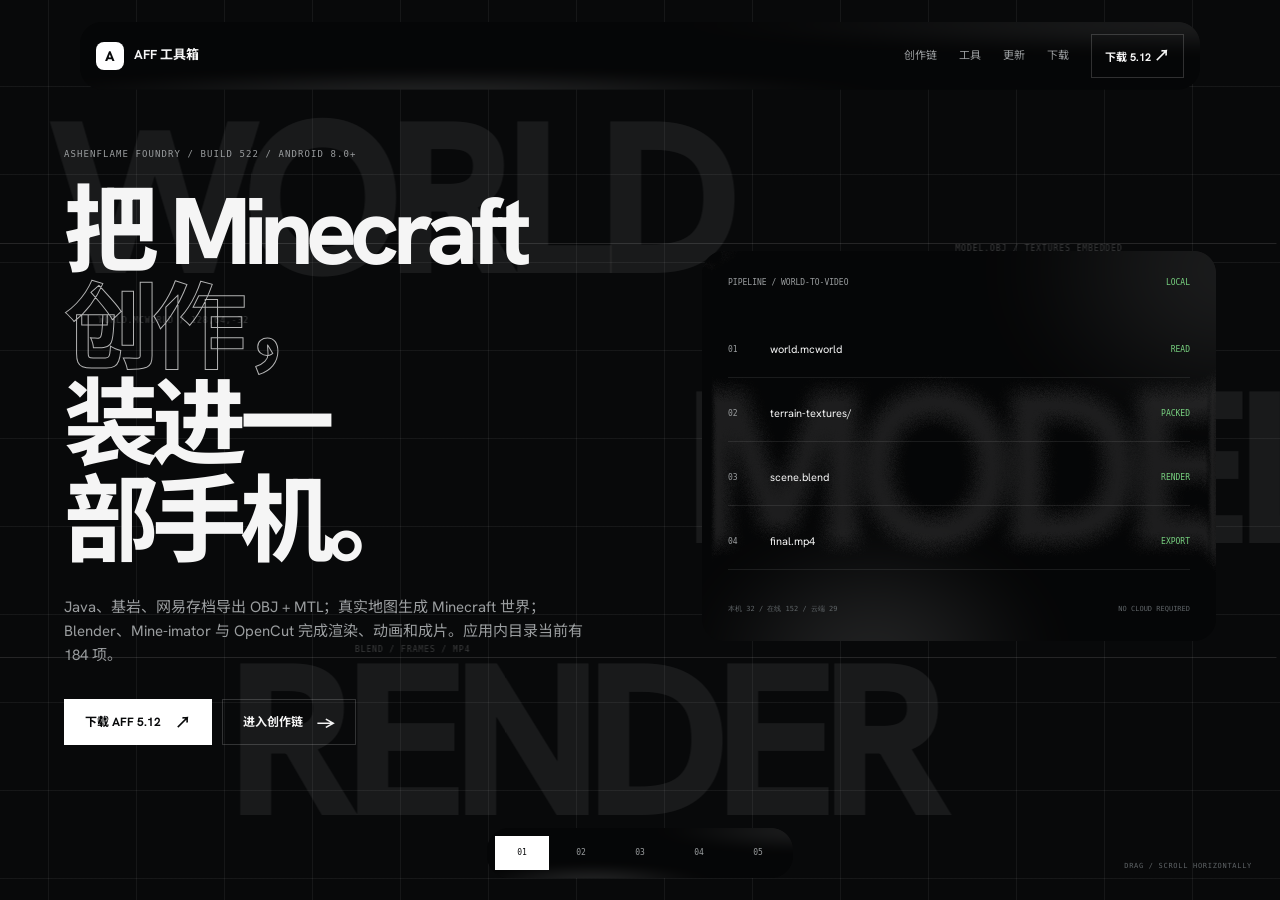
==== commit f0bb1bd8: "Redesign horizontal liquid glass site" ====
--- a/index.html
+++ b/index.html
@@ -1,8 +1,8 @@
 <!DOCTYPE html>
-<html lang="zh-CN" data-theme="dark">
+<html lang="zh-CN">
 <head>
 <meta charset="UTF-8">
-<meta name="viewport" content="width=device-width, initial-scale=1.0">
+<meta name="viewport" content="width=device-width, initial-scale=1.0, viewport-fit=cover">
 <title>AFF 工具箱 — 我的世界工具箱｜存档转模型·渲染·剪辑（Android）</title>
 <meta name="description" content="AFF 工具箱（AshenFlame Foundry）：Java、基岩、网易存档导出带贴图 OBJ，真实世界生成、Blender 离线渲染、Mine-imator 动画与 OpenCut 视频剪辑。Android 8.0+ 免费下载。">
 <meta name="keywords" content="AFF工具箱, 我的世界工具箱, MC工具箱, 存档转模型, Minecraft OBJ导出, 基岩转Java, 离线种子地图, Blender手机渲染, 视频剪辑, MC创作工具">
@@ -17,143 +17,100 @@
 <meta property="og:locale" content="zh_CN">
 <meta property="og:image" content="https://151shi23.github.io/ACE-.github.io/assets/toolbox-home.jpg">
 <meta name="twitter:card" content="summary_large_image">
-<meta name="theme-color" content="#0c0d0e">
+<meta name="theme-color" content="#08090a">
 <link rel="icon" type="image/svg+xml" href="favicon.svg">
 <link rel="preconnect" href="https://fonts.googleapis.com">
 <link rel="preconnect" href="https://fonts.gstatic.com" crossorigin>
 <link href="https://fonts.googleapis.com/css2?family=Hanken+Grotesk:wght@400;500;600;700;800&family=Noto+Sans+SC:wght@400;500;700;900&display=swap" rel="stylesheet">
-<script>(function(){var r=document.documentElement;r.classList.add("js");var t="";try{t=localStorage.getItem("aff-theme")}catch(e){}if(!t)t=window.matchMedia("(prefers-color-scheme: light)").matches?"light":"dark";r.setAttribute("data-theme",t)})();</script>
-<script type="application/ld+json">
-{"@context":"https://schema.org","@graph":[{"@type":"WebSite","@id":"https://151shi23.github.io/ACE-.github.io/#website","url":"https://151shi23.github.io/ACE-.github.io/","name":"AFF 工具箱","inLanguage":"zh-CN","description":"我的世界创作工具箱：存档转模型、真实世界生成、离线渲染与剪辑。"},{"@type":"SoftwareApplication","name":"AFF 工具箱","alternateName":"AshenFlame Foundry","applicationCategory":"MultimediaApplication","operatingSystem":"Android 8.0 及以上","softwareVersion":"5.12","fileFormat":"application/vnd.android.package-archive","offers":{"@type":"Offer","price":"0","priceCurrency":"CNY"},"downloadUrl":"https://github.com/151shi23/AshenFlameFoundry/releases/download/v5.12/AshenFlameFoundry-5.12.apk","author":{"@type":"Organization","name":"AshenFlame Foundry","url":"https://github.com/151shi23/AshenFlameFoundry"},"license":"https://www.gnu.org/licenses/gpl-3.0.html","featureList":"Java 存档导出 OBJ,基岩存档导出 OBJ,网易存档解密,真实世界生成,离线种子地图,Blender 离线渲染,Mine-imator 动画,OpenCut 视频剪辑,剪辑标识清除,基岩转 Java,格式转换,文件修复"},{"@type":"FAQPage","mainEntity":[{"@type":"Question","name":"AFF 工具箱是什么？","acceptedAnswer":{"@type":"Answer","text":"AFF 工具箱是一款安卓端我的世界创作工具箱，把存档导出、世界生成、渲染动画与视频剪辑连成一条创作链。"}},{"@type":"Question","name":"支持哪些版本的存档？","acceptedAnswer":{"@type":"Answer","text":"Java 版、基岩版、网易版存档都可以导出成带贴图的 OBJ + MTL 模型；基岩世界可以通过内置 Chunker 转成 Java 版。"}},{"@type":"Question","name":"需要联网吗？","acceptedAnswer":{"@type":"Answer","text":"本地工具全部离线优先，只有在线站点板块需要联网。"}},{"@type":"Question","name":"收费吗？","acceptedAnswer":{"@type":"Answer","text":"本体免费并遵循 GPL-3.0 开源，少数重度功能按激活码或白名单账号开放。"}},{"@type":"Question","name":"怎么下载安装？","acceptedAnswer":{"@type":"Answer","text":"下载 Android 8.0 及以上版本的 APK，允许安装未知来源应用即可。覆盖安装不会丢失工程、相册产物与登录态。"}}]}]}
-</script>
+<link rel="preload" href="assets/liquidGL.js" as="script">
 <style>
-:root{color-scheme:dark;--bg:#0c0d0e;--surface:#151718;--surface-2:#1d2022;--surface-3:#25292b;--text:#f2efe9;--muted:#a7a39b;--faint:#787b7e;--border:#2a2d2f;--border-soft:rgba(242,239,233,.12);--accent:#ff5a36;--accent-hover:#ff7554;--green:#65c46a;--red:#ff6b6b;--shadow:0 24px 70px rgba(0,0,0,.42);--header:rgba(12,13,14,.88);--ease-out-expo:cubic-bezier(.16,1,.3,1);--ease-out-quart:cubic-bezier(.25,1,.5,1);--ease-snap:cubic-bezier(.85,0,.15,1);--duration-fast:150ms;--duration-ui:200ms;--duration-base:250ms;--duration-slow:350ms;--duration-medium:500ms;--duration-entrance:600ms;--duration-emphasis:900ms;--space-1:8px;--space-2:16px;--space-3:24px;--space-4:32px;--space-5:48px;--space-6:64px;--space-7:96px;--space-8:120px;--radius-tag:999px;--radius-control:8px;--radius-card:14px;--radius-panel:16px;--radius-modal:20px}
-html[data-theme="light"]{color-scheme:light;--bg:#fbfaf8;--surface:#ffffff;--surface-2:#f1efeb;--surface-3:#e4e1db;--text:#17181a;--muted:#656a6f;--faint:#858a8f;--border:#dcd9d3;--border-soft:rgba(23,24,26,.12);--accent:#e04a25;--accent-hover:#c73d1c;--green:#2e7d3a;--red:#bf3f35;--shadow:0 24px 70px rgba(31,35,40,.13);--header:rgba(251,250,248,.9)}
-*{box-sizing:border-box;margin:0;padding:0}html{scroll-behavior:smooth;scroll-padding-top:94px}body{background:var(--bg);color:var(--text);font-family:"Hanken Grotesk","Noto Sans SC","PingFang SC","Microsoft YaHei",sans-serif;font-size:16px;line-height:1.65;-webkit-font-smoothing:antialiased;-moz-osx-font-smoothing:grayscale;overflow-x:hidden;transition:background-color var(--duration-slow) var(--ease-out-quart),color var(--duration-slow) var(--ease-out-quart)}body.menu-open{overflow:hidden}a{color:inherit;text-decoration:none}button,input{font:inherit}button{color:inherit;cursor:pointer}img{display:block}h1,h2,h3{text-wrap:balance;letter-spacing:-.035em;font-weight:700}p{text-wrap:pretty}::selection{background:var(--accent);color:#fff}:focus-visible{outline:2px solid var(--accent);outline-offset:4px}.container{width:min(1220px,calc(100% - 48px));margin:0 auto}.mono{font-family:ui-monospace,SFMono-Regular,Menlo,Consolas,monospace}.skip{position:fixed;left:16px;top:-70px;z-index:200;background:var(--accent);color:#fff;padding:9px 16px;border-radius:var(--radius-control)}.skip:focus{top:12px}
-.scroll-progress{position:fixed;left:0;top:0;height:2px;width:100%;z-index:150;transform-origin:left;transform:scaleX(0);background:var(--accent)}
-.announcement{position:relative;z-index:102;border-bottom:1px solid var(--border);background:var(--surface);font-size:12px;color:var(--muted)}.announcement .container{min-height:36px;display:flex;align-items:center;justify-content:center;gap:9px;text-align:center}.announcement a{color:var(--accent);font-weight:600;transition:color var(--duration-base) var(--ease-out-quart)}.announcement a:hover{text-decoration:underline}.announcement .new{font-size:9px;line-height:20px;padding:0 7px;border-radius:var(--radius-tag);background:var(--accent);color:#fff;font-family:ui-monospace,SFMono-Regular,Menlo,Consolas,monospace;letter-spacing:.06em}
-.site-header{position:sticky;top:0;z-index:100;background:var(--header);backdrop-filter:blur(18px);-webkit-backdrop-filter:blur(18px);border-bottom:1px solid transparent;transition:border-color var(--duration-base) var(--ease-out-quart),box-shadow var(--duration-base) var(--ease-out-quart)}.site-header.scrolled{border-color:var(--border);box-shadow:0 8px 30px rgba(0,0,0,.08)}.nav{height:68px;display:flex;align-items:center;gap:30px}.brand{display:flex;align-items:center;gap:12px;flex:none}.brand-mark{width:32px;height:32px;border-radius:var(--radius-control);background:var(--accent);color:#fff;display:grid;place-items:center;font-size:15px;font-weight:800;transition:transform var(--duration-slow) var(--ease-out-expo)}@media(hover:hover){.brand:hover .brand-mark{transform:translateY(-1px)}}.brand-text{font-size:15px;font-weight:700;letter-spacing:-.01em}.brand-text small{font-family:ui-monospace,SFMono-Regular,Menlo,Consolas,monospace;font-size:8px;color:var(--faint);font-weight:400;letter-spacing:.04em;margin-left:8px}.nav-links{display:flex;align-items:center;gap:25px;margin-left:18px}.nav-links a{font-size:13px;color:var(--muted);transition:color var(--duration-base) var(--ease-out-quart)}@media(hover:hover){.nav-links a:hover{color:var(--text)}}.nav-actions{margin-left:auto;display:flex;align-items:center;gap:10px}.icon-button{width:36px;height:36px;border:1px solid var(--border);border-radius:var(--radius-control);background:var(--surface);display:grid;place-items:center;font-size:14px;transition:background var(--duration-ui) var(--ease-out-quart),border-color var(--duration-ui) var(--ease-out-quart)}@media(hover:hover){.icon-button:hover{background:var(--surface-2);border-color:var(--muted)}}.menu-button{display:none}.motion-toggle{height:36px;padding:0 11px;border:1px solid var(--border);border-radius:var(--radius-control);background:var(--surface);display:flex;align-items:center;gap:8px;font-size:10px;color:var(--muted);transition:background var(--duration-ui) var(--ease-out-quart),border-color var(--duration-ui) var(--ease-out-quart)}@media(hover:hover){.motion-toggle:hover{background:var(--surface-2);border-color:var(--muted)}}.motion-toggle i{width:7px;height:7px;border-radius:50%;background:var(--green)}.motion-toggle[aria-pressed="false"] i{background:var(--faint)}.button{min-height:42px;padding:0 18px;border-radius:var(--radius-control);border:1px solid var(--border);display:inline-flex;align-items:center;justify-content:center;gap:10px;font-size:13px;font-weight:600;background:var(--surface);transition:background-color var(--duration-base) var(--ease-out-quart),border-color var(--duration-base) var(--ease-out-quart),transform var(--duration-base) var(--ease-out-quart)}@media(hover:hover){.button:hover{background:var(--surface-2);border-color:var(--muted);transform:translateY(-1px)}}.button:active{transform:translateY(0) scale(.98);transition-duration:var(--duration-fast)}.button.primary{background:var(--accent);border-color:transparent;color:#fff}@media(hover:hover){.button.primary:hover{background:var(--accent-hover)}}.button .arrow{transition:transform var(--duration-ui) var(--ease-out-quart)}@media(hover:hover){.button:hover .arrow{transform:translateX(3px)}}.button.small{min-height:36px;padding:0 14px;font-size:12px}
-.mobile-menu{display:none;position:fixed;inset:104px 0 0;z-index:99;background:var(--bg);padding:24px;opacity:0;visibility:hidden;transform:translateY(-8px);transition:opacity var(--duration-base) var(--ease-out-quart),transform var(--duration-base) var(--ease-out-quart),visibility var(--duration-base)}.mobile-menu a{display:block;padding:16px 4px;border-bottom:1px solid var(--border-soft);font-size:18px;font-weight:600}.menu-open .mobile-menu{opacity:1;visibility:visible;transform:none}
-.hero{position:relative;padding:104px 0 0}.hero-copy{max-width:940px;margin:0 auto;text-align:center}.hero-overline{display:flex;align-items:center;justify-content:center;gap:10px;font-family:ui-monospace,SFMono-Regular,Menlo,Consolas,monospace;font-size:9px;letter-spacing:.11em;color:var(--faint);text-transform:uppercase}.hero-overline i{width:5px;height:5px;background:var(--green);border-radius:50%}.hero h1{font-size:clamp(48px,6.2vw,76px);line-height:1.12;letter-spacing:-.055em;font-weight:800;margin-top:20px}.hero h1 .accent-word{color:var(--accent)}.hero-subtitle{max-width:700px;margin:25px auto 0;color:var(--muted);font-size:16px;line-height:1.8}.hero-subtitle strong{color:var(--text);font-weight:600}.hero-actions{display:flex;justify-content:center;gap:12px;flex-wrap:wrap;margin-top:30px}.hero-actions .button{min-height:48px;padding:0 23px;font-size:14px}.hero-facts{display:flex;justify-content:center;align-items:center;gap:24px;flex-wrap:wrap;margin-top:24px;color:var(--faint);font-family:ui-monospace,SFMono-Regular,Menlo,Consolas,monospace;font-size:9px;letter-spacing:.04em}.hero-facts span{display:flex;align-items:center;gap:7px}
-.mask-line{display:block;overflow:hidden;padding-bottom:.08em;margin-bottom:-.08em}.mask-line>span{display:block}.hero-reveal{opacity:1}.mask-line>span,.hero-reveal{animation:none}@media(prefers-reduced-motion:no-preference){.mask-line>span{animation:rise var(--duration-emphasis) var(--ease-out-expo) both}.mask-line:nth-child(2)>span{animation-delay:100ms}.hero-reveal{animation:fadeUp var(--duration-entrance) var(--ease-out-expo) both}.hero-reveal.delay-1{animation-delay:120ms}.hero-reveal.delay-2{animation-delay:240ms}.hero-reveal.delay-3{animation-delay:360ms}.hero-reveal.delay-4{animation-delay:480ms}}@keyframes rise{from{transform:translateY(110%);opacity:0}to{transform:none;opacity:1}}@keyframes fadeUp{from{transform:translateY(16px);opacity:0}to{transform:none;opacity:1}}
-.product-wrap{position:relative;margin-top:66px;padding-bottom:80px}.product-window{position:relative;background:var(--surface);border:1px solid var(--border);border-radius:var(--radius-panel);box-shadow:var(--shadow);overflow:hidden;transform:translateY(var(--stage-y,0));transition:transform .1s linear}.window-bar{height:48px;display:flex;align-items:center;padding:0 16px;border-bottom:1px solid var(--border);background:var(--surface-2);gap:16px}.traffic{display:flex;gap:7px}.traffic i{width:10px;height:10px;border-radius:50%;background:var(--border)}.traffic i:first-child{background:var(--red)}.traffic i:nth-child(2){background:#f2cc60}.traffic i:nth-child(3){background:var(--green)}.window-title{font-family:ui-monospace,SFMono-Regular,Menlo,Consolas,monospace;font-size:10px;color:var(--muted)}.window-actions{margin-left:auto;display:flex;align-items:center;gap:10px}.live-status{font-family:ui-monospace,SFMono-Regular,Menlo,Consolas,monospace;font-size:8px;color:var(--green);display:flex;align-items:center;gap:6px}.live-status:before{content:"";width:5px;height:5px;border-radius:50%;background:var(--green)}.run-button{height:29px;padding:0 11px;border:1px solid var(--border);background:var(--surface);color:var(--muted);border-radius:var(--radius-control);font-size:10px;font-weight:600;transition:background var(--duration-ui) var(--ease-out-quart),border-color var(--duration-ui) var(--ease-out-quart),color var(--duration-ui) var(--ease-out-quart)}@media(hover:hover){.run-button:hover{background:var(--surface-3);border-color:var(--muted);color:var(--text)}}
-.app-body{display:grid;grid-template-columns:190px 1fr;min-height:470px}.app-sidebar{border-right:1px solid var(--border);padding:18px 12px;background:var(--bg)}.sidebar-label{font-family:ui-monospace,SFMono-Regular,Menlo,Consolas,monospace;font-size:8px;letter-spacing:.08em;color:var(--faint);padding:0 9px;margin:4px 0 10px}.side-project{display:flex;align-items:center;gap:8px;padding:8px 9px;border-radius:6px;background:var(--surface-2);color:var(--accent);font-size:11px;font-weight:600}.side-list{list-style:none;margin-top:14px}.side-list li{display:flex;align-items:center;gap:8px;padding:8px 9px;color:var(--muted);font-family:ui-monospace,SFMono-Regular,Menlo,Consolas,monospace;font-size:9px;border-radius:5px}.side-list li:before{content:"";width:6px;height:6px;border:1px solid var(--faint);border-radius:1px}.side-list li.active{color:var(--text)}.side-list li.active:before{background:var(--green);border-color:var(--green)}.sidebar-bottom{margin-top:25px;padding:12px 9px;border-top:1px solid var(--border-soft);font-family:ui-monospace,SFMono-Regular,Menlo,Consolas,monospace;font-size:8px;line-height:1.9;color:var(--faint)}
-.app-main{padding:25px 28px;min-width:0}.main-heading{display:flex;align-items:flex-start;justify-content:space-between;gap:20px}.main-heading h2{font-size:17px;letter-spacing:-.01em}.main-heading p{font-family:ui-monospace,SFMono-Regular,Menlo,Consolas,monospace;font-size:8px;color:var(--faint);margin-top:4px}.pipeline-state{font-family:ui-monospace,SFMono-Regular,Menlo,Consolas,monospace;font-size:8px;color:var(--accent);padding:5px 9px;background:var(--surface-2);border:1px solid var(--border);border-radius:var(--radius-tag);white-space:nowrap;transition:color var(--duration-base) var(--ease-out-quart),background var(--duration-base) var(--ease-out-quart)}
-.pipeline{position:relative;display:grid;grid-template-columns:repeat(4,1fr);gap:14px;margin-top:30px}.pipeline-line{position:absolute;left:11%;right:11%;top:33px;height:2px;background:var(--border);z-index:0}.pipeline-line-fill{height:100%;width:100%;background:var(--accent);transform:scaleX(0);transform-origin:left;transition:transform 4.8s var(--ease-out-quart)}.pipeline.running .pipeline-line-fill{transform:scaleX(1)}.pipeline-node{position:relative;z-index:2;border:1px solid var(--border);background:var(--surface-2);border-radius:10px;padding:14px 10px 12px;text-align:left;min-width:0;transition:border-color var(--duration-base) var(--ease-out-quart),background var(--duration-base) var(--ease-out-quart),transform var(--duration-base) var(--ease-out-quart)}@media(hover:hover){.pipeline-node:hover{transform:translateY(-3px);border-color:var(--accent)}}.pipeline-node.active{border-color:var(--accent);background:var(--surface-3)}.pipeline-node.done{border-color:rgba(101,196,106,.45)}.node-icon{width:36px;height:36px;border-radius:9px;background:var(--surface-3);display:grid;place-items:center;color:var(--muted);margin-bottom:13px;font-family:ui-monospace,SFMono-Regular,Menlo,Consolas,monospace;font-size:9px;transition:background var(--duration-base) var(--ease-out-quart),color var(--duration-base) var(--ease-out-quart)}.pipeline-node.active .node-icon{background:var(--accent);color:#fff}.pipeline-node.done .node-icon{background:rgba(101,196,106,.15);color:var(--green)}.pipeline-node b{display:block;font-size:11px;white-space:nowrap;overflow:hidden;text-overflow:ellipsis}.pipeline-node small{display:block;font-family:ui-monospace,SFMono-Regular,Menlo,Consolas,monospace;font-size:7px;color:var(--faint);margin-top:4px;white-space:nowrap}.node-check{position:absolute;right:8px;top:8px;font-family:ui-monospace,SFMono-Regular,Menlo,Consolas,monospace;font-size:8px;color:var(--green);opacity:0;transition:opacity var(--duration-base) var(--ease-out-quart)}.pipeline-node.done .node-check{opacity:1}.packet{position:absolute;left:0;top:27px;width:13px;height:13px;border-radius:3px;background:#fff;box-shadow:0 0 0 4px rgba(255,90,54,.22);z-index:4;opacity:0;pointer-events:none}.pipeline.running .packet{opacity:1;animation:packetTravel 4.8s var(--ease-out-quart) forwards}@keyframes packetTravel{from{transform:translateX(0)}to{transform:translateX(var(--travel,600px))}}
-.pipeline-detail{margin-top:20px;border:1px solid var(--border-soft);border-radius:9px;background:var(--bg);padding:13px 15px;min-height:50px}.pipeline-detail p{font-size:11px;color:var(--muted)}.pipeline-detail strong{color:var(--text);font-weight:600}.terminal{margin-top:14px;border-top:1px solid var(--border-soft);padding-top:13px;font-family:ui-monospace,SFMono-Regular,Menlo,Consolas,monospace;font-size:8px;line-height:1.9;color:var(--faint);min-height:55px}.terminal-line{display:flex;gap:10px}.terminal-line .time{color:var(--faint)}.terminal-line .ok{color:var(--green)}.terminal-line .info{color:var(--accent)}
-.section{padding:110px 0;position:relative}.section.border{border-top:1px solid var(--border)}.section-heading{max-width:750px;margin-bottom:50px}.eyebrow{font-family:ui-monospace,SFMono-Regular,Menlo,Consolas,monospace;font-size:10px;letter-spacing:.08em;color:var(--accent);display:flex;align-items:center;gap:9px;font-weight:500}.eyebrow:before{content:"";width:18px;height:1px;background:currentColor}.section-heading h2{font-size:clamp(34px,4vw,50px);line-height:1.2;letter-spacing:-.045em;margin-top:16px}.section-heading p{font-size:15px;color:var(--muted);line-height:1.9;margin-top:17px;max-width:650px}
-html.motion-ready .rv:not(.in){opacity:0;transform:translateY(30px)}html.motion-ready .rv.in{opacity:1;transform:none;transition:opacity var(--duration-entrance) var(--ease-out-expo),transform var(--duration-entrance) var(--ease-out-expo);transition-delay:calc(var(--i,0)*120ms)}
-.feature-grid{display:grid;grid-template-columns:repeat(2,1fr);gap:20px}.feature-card{position:relative;background:var(--surface);border:1px solid var(--border);border-radius:var(--radius-panel);overflow:hidden;min-height:510px;transition:border-color var(--duration-base) var(--ease-out-quart),transform var(--duration-base) var(--ease-out-quart)}@media(hover:hover){.feature-card:hover{border-color:var(--muted);transform:translateY(-4px)}}.feature-copy{padding:32px 32px 25px}.feature-icon{width:38px;height:38px;border-radius:10px;display:grid;place-items:center;background:var(--surface-2);color:var(--muted);margin-bottom:20px;font-family:ui-monospace,SFMono-Regular,Menlo,Consolas,monospace;font-size:9px}.feature-copy h3{font-size:23px;letter-spacing:-.035em}.feature-copy p{font-size:13px;color:var(--muted);line-height:1.85;margin-top:11px}.feature-visual{position:absolute;left:0;right:0;bottom:0;height:275px;background:var(--bg);border-top:1px solid var(--border-soft);overflow:hidden}
-.export-ui{padding:20px 24px}.export-toolbar{display:flex;align-items:center;justify-content:space-between;font-family:ui-monospace,SFMono-Regular,Menlo,Consolas,monospace;font-size:8px;color:var(--faint);margin-bottom:14px}.export-toolbar span:last-child{color:var(--green)}.file-row{height:43px;display:grid;grid-template-columns:26px 1fr auto;align-items:center;gap:10px;border-bottom:1px solid var(--border-soft);font-size:10px;color:var(--muted)}.file-row .file-icon{width:24px;height:27px;border:1px solid var(--border);border-radius:4px;display:grid;place-items:center;font-family:ui-monospace,SFMono-Regular,Menlo,Consolas,monospace;font-size:6px;color:var(--accent)}.file-row .status{font-family:ui-monospace,SFMono-Regular,Menlo,Consolas,monospace;font-size:7px;color:var(--faint)}.file-row.done .status{color:var(--green)}.export-progress{height:4px;background:var(--border-soft);border-radius:4px;margin-top:20px;overflow:hidden}.export-progress i{display:block;height:100%;width:72%;background:var(--accent);border-radius:4px;transform:scaleX(.1);transform-origin:left}.export-caption{display:flex;justify-content:space-between;font-family:ui-monospace,SFMono-Regular,Menlo,Consolas,monospace;font-size:7px;color:var(--faint);margin-top:8px}
-.map-visual{background:var(--bg)}.map-ui{position:absolute;inset:24px;display:grid;align-content:start;gap:10px}.map-row{height:44px;display:grid;grid-template-columns:72px 1fr auto;align-items:center;gap:12px;border-bottom:1px solid var(--border-soft);font-size:10px;color:var(--muted)}.map-row b{color:var(--text);font-weight:600}.map-row span{font-family:ui-monospace,SFMono-Regular,Menlo,Consolas,monospace;font-size:8px;color:var(--faint)}.map-row em{font-style:normal;font-family:ui-monospace,SFMono-Regular,Menlo,Consolas,monospace;font-size:8px;color:var(--green)}.map-scan{position:absolute;left:0;top:0;bottom:0;width:80px;background:linear-gradient(90deg,transparent,rgba(255,90,54,.12),transparent);border-right:1px solid rgba(255,90,54,.35);transform:translateX(-80px)}.map-marker{position:absolute;display:flex;align-items:center;gap:6px;font-family:ui-monospace,SFMono-Regular,Menlo,Consolas,monospace;font-size:7px;color:var(--text);background:var(--surface);border:1px solid var(--border);border-radius:var(--radius-tag);padding:5px 8px}.map-marker:before{content:"";width:5px;height:5px;background:var(--green);border-radius:50%}.map-marker.one{left:17%;top:30%}.map-marker.two{right:16%;top:48%}.map-marker.three{left:42%;bottom:17%}
-.feature-wide{display:grid;grid-template-columns:.8fr 1.2fr;background:var(--surface);border:1px solid var(--border);border-radius:var(--radius-panel);overflow:hidden;min-height:450px}.feature-wide .feature-copy{padding:45px 38px;align-self:center}.timeline-visual{background:var(--bg);border-left:1px solid var(--border-soft);padding:28px;min-width:0}.preview-frame{height:205px;border:1px solid var(--border);border-radius:10px;background:var(--surface-2);position:relative;overflow:hidden}.preview-frame:before{content:"";position:absolute;inset:0;background:linear-gradient(135deg,rgba(255,90,54,.12),transparent 48%),linear-gradient(90deg,transparent 65%,rgba(101,196,106,.08) 65%,rgba(101,196,106,.08) 78%,transparent 78%)}.preview-hud{position:absolute;left:14px;right:14px;top:12px;display:flex;justify-content:space-between;font-family:ui-monospace,SFMono-Regular,Menlo,Consolas,monospace;font-size:7px;color:var(--muted)}.preview-title{position:absolute;left:22px;bottom:25px;color:var(--text)}.preview-title small{font-family:ui-monospace,SFMono-Regular,Menlo,Consolas,monospace;font-size:7px;color:var(--accent);letter-spacing:.1em}.preview-title b{display:block;font-size:23px;letter-spacing:-.03em;margin-top:3px}.play-button{position:absolute;right:20px;bottom:20px;width:38px;height:38px;border:1px solid var(--border);background:var(--surface);border-radius:50%;display:grid;place-items:center;color:var(--text);font-size:12px}.timeline{margin-top:17px;position:relative}.track{height:29px;display:flex;gap:4px;margin-bottom:5px}.track-label{width:36px;font-family:ui-monospace,SFMono-Regular,Menlo,Consolas,monospace;font-size:7px;color:var(--faint);align-self:center;flex:none}.clips{display:flex;gap:4px;flex:1}.clip{height:29px;border-radius:4px;background:var(--surface-3);border:1px solid var(--border);min-width:20px}.clip.active{background:rgba(255,90,54,.18);border-color:rgba(255,90,54,.45)}.clip.done{background:rgba(101,196,106,.16);border-color:rgba(101,196,106,.38)}.playhead{position:absolute;left:36px;top:-5px;bottom:-4px;width:1px;background:var(--text);z-index:2;transform:translateX(18%)}.playhead:before{content:"";position:absolute;top:0;left:-4px;border-left:4px solid transparent;border-right:4px solid transparent;border-top:6px solid var(--text)}
-.tools-section{background:var(--surface);border-top:1px solid var(--border);border-bottom:1px solid var(--border)}.tools-toolbar{display:flex;align-items:center;gap:10px;flex-wrap:wrap;margin-bottom:25px}.search{height:42px;flex:1;min-width:230px;max-width:430px;display:flex;align-items:center;gap:10px;border:1px solid var(--border);border-radius:var(--radius-control);background:var(--bg);padding:0 13px;transition:border-color var(--duration-fast) var(--ease-snap),box-shadow var(--duration-fast) var(--ease-snap)}.search:focus-within{border-color:var(--accent);box-shadow:0 0 0 3px rgba(255,90,54,.12)}.search input{width:100%;border:0;outline:0;background:transparent;color:var(--text);font-size:12px}.search input::placeholder{color:var(--faint)}.filter{height:34px;padding:0 13px;border:1px solid var(--border);border-radius:var(--radius-tag);background:var(--bg);font-size:11px;color:var(--muted);transition:background var(--duration-ui) var(--ease-out-quart),color var(--duration-ui) var(--ease-out-quart),border-color var(--duration-ui) var(--ease-out-quart)}@media(hover:hover){.filter:hover{border-color:var(--muted);color:var(--text)}}.filter.active{background:var(--text);border-color:var(--text);color:var(--bg)}
-.tools-grid{display:grid;grid-template-columns:repeat(4,1fr);gap:12px}.tool-card{position:relative;min-height:155px;background:var(--bg);border:1px solid var(--border);border-radius:11px;padding:18px;transition:border-color var(--duration-base) var(--ease-out-quart),transform var(--duration-base) var(--ease-out-quart)}@media(hover:hover){.tool-card:hover{border-color:var(--accent);transform:translateY(-2px)}}.tool-card[hidden]{display:none}.tool-top{display:flex;align-items:center;justify-content:space-between}.tool-number{font-family:ui-monospace,SFMono-Regular,Menlo,Consolas,monospace;font-size:8px;color:var(--faint)}.tool-tag{font-family:ui-monospace,SFMono-Regular,Menlo,Consolas,monospace;font-size:7px;color:var(--muted);padding:2px 6px;border:1px solid var(--border);border-radius:var(--radius-tag)}.tool-card h3{font-size:14px;margin-top:20px}.tool-card p{font-size:11px;color:var(--muted);line-height:1.75;margin-top:6px}.tools-footer{display:flex;align-items:center;justify-content:space-between;margin-top:25px;gap:20px}.tools-count{font-family:ui-monospace,SFMono-Regular,Menlo,Consolas,monospace;font-size:9px;color:var(--faint)}.text-button{border:0;background:transparent;color:var(--accent);font-size:12px;font-weight:600;padding:7px 0;transition:color var(--duration-base) var(--ease-out-quart)}.text-button:hover{text-decoration:underline}.online-strip{margin-top:45px;border:1px solid var(--border);border-radius:12px;background:var(--surface-2);padding:22px 24px;display:flex;align-items:center;gap:18px}.online-icon{width:38px;height:38px;border-radius:10px;background:var(--surface-3);color:var(--muted);display:grid;place-items:center;font-family:ui-monospace,SFMono-Regular,Menlo,Consolas,monospace;font-size:8px;flex:none}.online-strip h3{font-size:13px}.online-strip p{font-size:11px;color:var(--muted);margin-top:3px}.online-strip .mono{margin-left:auto;font-size:8px;color:var(--faint);white-space:nowrap}
-.download-grid{display:grid;grid-template-columns:1fr .9fr;gap:80px;align-items:center}.download-copy h2{font-size:clamp(40px,5vw,60px);line-height:1.16;letter-spacing:-.05em;margin-top:17px}.download-copy h2 span{color:var(--accent)}.download-copy>p{color:var(--muted);font-size:14px;line-height:1.9;margin-top:20px;max-width:510px}.download-actions{display:flex;gap:12px;flex-wrap:wrap;margin-top:28px}.download-note{font-family:ui-monospace,SFMono-Regular,Menlo,Consolas,monospace;font-size:8px;color:var(--faint);margin-top:18px;letter-spacing:.03em}.release-mini{margin-top:35px;padding-top:20px;border-top:1px solid var(--border-soft);display:flex;gap:15px;align-items:flex-start}.release-version{font-family:ui-monospace,SFMono-Regular,Menlo,Consolas,monospace;font-size:11px;color:var(--green);border:1px solid rgba(101,196,106,.25);background:rgba(101,196,106,.07);padding:4px 8px;border-radius:6px}.release-mini p{font-size:11px;color:var(--muted)}.release-mini a{color:var(--accent);margin-left:5px}.device-visual{position:relative;display:grid;place-items:center;min-height:590px}.phone{position:relative;z-index:2;width:255px;border:7px solid var(--surface-3);border-radius:34px;overflow:hidden;background:var(--surface);box-shadow:0 30px 70px rgba(0,0,0,.4),0 0 0 1px var(--border);transform:translateY(var(--phone-y,0));transition:transform .1s linear}.phone img{width:100%;height:auto}.phone-badge{position:absolute;z-index:3;right:0;bottom:70px;background:var(--surface);border:1px solid var(--border);border-radius:9px;padding:10px 13px;font-family:ui-monospace,SFMono-Regular,Menlo,Consolas,monospace;font-size:8px;color:var(--green)}
-.faq-layout{display:grid;grid-template-columns:.75fr 1.25fr;gap:70px}.faq-heading h2{font-size:38px;letter-spacing:-.04em;margin-top:15px}.faq-heading p{font-size:12px;color:var(--muted);margin-top:15px}.faq-list{border-top:1px solid var(--border)}.faq-list details{border-bottom:1px solid var(--border)}.faq-list summary{list-style:none;display:flex;align-items:center;justify-content:space-between;gap:20px;padding:20px 0;font-size:14px;font-weight:600;cursor:pointer}.faq-list summary::-webkit-details-marker{display:none}.faq-plus{width:20px;height:20px;position:relative;flex:none}.faq-plus:before,.faq-plus:after{content:"";position:absolute;left:3px;right:3px;top:9px;height:1px;background:var(--accent);transition:transform var(--duration-base) var(--ease-out-quart)}.faq-plus:after{transform:rotate(90deg)}.faq-list details[open] .faq-plus:after{transform:none}.faq-answer{font-size:12px;color:var(--muted);line-height:1.9;padding:0 35px 20px 0;max-width:650px}
-.final-cta{padding:0 0 100px}.cta-box{position:relative;border:1px solid var(--border);border-radius:var(--radius-modal);background:var(--surface);padding:60px;text-align:center}.cta-box h2{font-size:clamp(34px,4.5vw,50px);letter-spacing:-.045em}.cta-box p{color:var(--muted);font-size:13px;margin-top:13px}.cta-box .button{margin-top:25px;min-height:47px;padding:0 24px}
-.site-footer{border-top:1px solid var(--border);padding:35px 0 28px;background:var(--bg)}.footer-top{display:flex;align-items:center;gap:25px}.footer-links{display:flex;gap:22px;flex-wrap:wrap;margin-left:auto}.footer-links a{font-size:11px;color:var(--muted);transition:color var(--duration-base) var(--ease-out-quart)}@media(hover:hover){.footer-links a:hover{color:var(--accent)}}.footer-bottom{display:flex;justify-content:space-between;gap:35px;margin-top:25px;padding-top:20px;border-top:1px solid var(--border-soft);font-family:ui-monospace,SFMono-Regular,Menlo,Consolas,monospace;font-size:7px;line-height:1.9;color:var(--faint);letter-spacing:.02em}.footer-bottom p:first-child{max-width:760px}
-@media(max-width:1050px){.brand-text small{display:none}.nav-links{gap:17px;margin-left:0}.nav{gap:20px}.app-body{grid-template-columns:155px 1fr}.app-main{padding:22px 20px}.tools-grid{grid-template-columns:repeat(3,1fr)}.feature-wide{grid-template-columns:1fr}.feature-wide .feature-copy{padding:32px}.timeline-visual{border-left:0;border-top:1px solid var(--border-soft)}.download-grid{gap:35px}}
-@media(max-width:800px){.container{width:min(100% - 32px,1220px)}.nav-links,.nav-actions>.button{display:none}.menu-button{display:grid}.nav{height:62px}.mobile-menu{display:block;inset:98px 0 0}.hero{padding-top:72px}.hero h1{font-size:clamp(43px,9vw,62px)}.hero-subtitle{font-size:14px}.product-wrap{margin-top:48px;padding-bottom:60px}.app-body{grid-template-columns:1fr}.app-sidebar{display:none}.app-main{padding:20px}.pipeline{gap:9px}.pipeline-node{padding:11px 8px}.pipeline-node b{font-size:10px}.pipeline-node small{font-size:6px}.section{padding:80px 0}.feature-grid{grid-template-columns:1fr}.feature-card{min-height:500px}.tools-grid{grid-template-columns:repeat(2,1fr)}.download-grid{grid-template-columns:1fr}.download-copy{max-width:650px}.device-visual{min-height:580px}.faq-layout{grid-template-columns:1fr;gap:35px}.cta-box{padding:45px 25px}.footer-top{align-items:flex-start}.footer-links{gap:14px}.footer-bottom{flex-direction:column;gap:10px}}
-@media(max-width:540px){.container{width:calc(100% - 28px)}.announcement{font-size:10px}.announcement .container{gap:6px}.announcement .new{display:none}.brand-text{font-size:14px}.hero{padding-top:52px}.hero h1{font-size:40px;letter-spacing:-.05em}.hero-subtitle{font-size:13px;line-height:1.8;margin-top:20px}.hero-actions{margin-top:25px}.hero-actions .button{width:100%}.hero-facts{gap:11px 17px;font-size:7px;margin-top:20px}.product-wrap{margin-top:38px}.product-window{border-radius:12px}.window-bar{height:43px;padding:0 11px;gap:10px}.window-title{font-size:8px}.live-status{display:none}.run-button{font-size:9px}.app-main{padding:16px 12px}.main-heading h2{font-size:14px}.main-heading p{font-size:7px}.pipeline-state{font-size:6px;padding:4px 6px}.pipeline{grid-template-columns:repeat(2,1fr);gap:8px;margin-top:20px}.pipeline-line,.packet{display:none}.pipeline-node{display:grid;grid-template-columns:31px 1fr;column-gap:8px;align-items:center;padding:10px 8px}.node-icon{width:31px;height:31px;margin:0;grid-row:1/3;font-size:8px}.pipeline-node b{font-size:10px}.pipeline-node small{font-size:6px;margin-top:1px}.pipeline-detail{font-size:9px;padding:11px;margin-top:14px}.pipeline-detail p{font-size:9px}.terminal{font-size:7px}.section{padding:65px 0}.section-heading{margin-bottom:32px}.section-heading h2{font-size:32px}.section-heading p{font-size:13px}.eyebrow{font-size:9px}.feature-card{min-height:480px}.feature-copy{padding:25px 23px}.feature-copy h3{font-size:21px}.feature-visual{height:255px}.export-ui{padding:17px}.feature-wide .feature-copy{padding:28px 23px}.timeline-visual{padding:16px}.preview-frame{height:190px}.preview-title b{font-size:20px}.tools-grid{grid-template-columns:1fr}.tool-card{min-height:135px}.tools-toolbar{gap:7px}.search{flex-basis:100%;max-width:none}.tools-footer{align-items:flex-start;flex-direction:column;gap:5px}.online-strip{align-items:flex-start;padding:18px}.online-strip .mono{display:none}.download-copy h2{font-size:38px}.download-copy>p{font-size:13px}.download-actions .button{width:100%}.device-visual{min-height:520px}.phone{width:225px}.phone-badge{right:-4px;bottom:50px}.faq-heading h2{font-size:32px}.final-cta{padding-bottom:70px}.cta-box h2{font-size:32px}.footer-top{flex-direction:column}.footer-links{margin-left:0}.footer-bottom{font-size:6px}}
-@media(prefers-reduced-motion:no-preference){.feature-card.in .export-progress i{animation:exportProgress 4s var(--ease-out-quart) both}.feature-card.in .map-scan{animation:mapScan 2.4s var(--ease-out-quart) 2 alternate}.feature-wide.in .playhead{animation:playheadMove 5.5s var(--ease-out-quart) 2 alternate}@keyframes exportProgress{from{transform:scaleX(.1)}70%,to{transform:scaleX(1)}}@keyframes mapScan{from{transform:translateX(-80px)}to{transform:translateX(600px)}}@keyframes playheadMove{from{transform:translateX(0)}to{transform:translateX(var(--play-distance,400px))}}}
-@media(prefers-reduced-motion:reduce){html{scroll-behavior:auto}.mask-line>span,.hero-reveal,.rv{opacity:1;transform:none;animation:none}.pipeline-line-fill{transform:scaleX(1)}.packet{display:none}.product-window,.phone{transform:none}.map-scan{transform:translateX(35%)}.playhead{transform:translateX(35%)}}
-html[data-motion="off"] *,html[data-motion="off"] *:before,html[data-motion="off"] *:after{animation:none!important;transition:none!important}html[data-motion="off"] .mask-line>span,html[data-motion="off"] .hero-reveal,html[data-motion="off"] .rv{opacity:1;transform:none}html[data-motion="off"] .pipeline-line-fill{transform:scaleX(1)}html[data-motion="off"] .packet,html[data-motion="off"] .map-scan{display:none}html[data-motion="off"] .playhead{transform:translateX(35%)}
+:root{--bg:#08090a;--ink:#f5f5f5;--muted:#9a9d9f;--faint:#5f6467;--line:rgba(245,245,245,.18);--line-soft:rgba(245,245,245,.09);--green:#77d07f;--red:#ff7b72;--lens-z:30;--ease:cubic-bezier(.25,1,.5,1);--fast:150ms;--ui:200ms;--base:250ms;--slow:350ms;--entrance:600ms;--emphasis:900ms}
+*{box-sizing:border-box;margin:0;padding:0}html,body{width:100%;height:100%;overflow:hidden}html{scroll-behavior:auto}body{background:var(--bg);color:var(--ink);font-family:"Hanken Grotesk","Noto Sans SC","PingFang SC","Microsoft YaHei",sans-serif;-webkit-font-smoothing:antialiased;-moz-osx-font-smoothing:grayscale;line-height:1.6}h1,h2,h3{text-wrap:balance;letter-spacing:-.045em;font-weight:750}p{text-wrap:pretty}a{color:inherit;text-decoration:none}button,input{font:inherit;color:inherit}button{background:none;border:0;cursor:pointer}img{display:block}::selection{background:#fff;color:#08090a}:focus-visible{outline:2px solid #fff;outline-offset:4px}.mono{font-family:ui-monospace,SFMono-Regular,Menlo,Consolas,monospace}.skip{position:fixed;left:16px;top:-80px;z-index:200;background:#fff;color:#08090a;padding:9px 14px}.skip:focus{top:12px}
+.scene{position:fixed;inset:0;z-index:0;overflow:hidden;pointer-events:none;background:#08090a}.scene-grid{position:absolute;inset:-10%;background-image:linear-gradient(var(--line-soft) 1px,transparent 1px),linear-gradient(90deg,var(--line-soft) 1px,transparent 1px);background-size:88px 88px;opacity:.7}.scene-drift{position:absolute;inset:0;will-change:transform}.scene-word{position:absolute;white-space:nowrap;font-size:clamp(90px,17vw,250px);line-height:.82;font-weight:800;letter-spacing:-.08em;color:rgba(245,245,245,.075)}.scene-word.one{left:4vw;top:12vh}.scene-word.two{right:-4vw;top:42vh}.scene-word.three{left:18vw;bottom:8vh}.scene-label{position:absolute;font-family:ui-monospace,SFMono-Regular,Menlo,Consolas,monospace;font-size:8px;letter-spacing:.12em;color:rgba(245,245,245,.22);white-space:nowrap}.scene-label.a{left:8vw;top:35vh}.scene-label.b{right:12vw;top:27vh}.scene-label.c{left:28vw;bottom:27vh}.scene-rule{position:absolute;height:1px;background:rgba(245,245,245,.12)}.scene-rule.one{left:0;right:0;top:27vh}.scene-rule.two{left:0;right:0;top:73vh}.scene-rule.three{top:0;bottom:0;left:63vw}
+.deck{position:fixed;inset:0;z-index:1;display:flex;overflow-x:auto;overflow-y:hidden;scroll-snap-type:x mandatory;scrollbar-width:none;-ms-overflow-style:none}.deck::-webkit-scrollbar{display:none}.panel{width:100vw;min-width:100vw;height:100dvh;flex:none;scroll-snap-align:start;scroll-snap-stop:always;padding:108px 64px 116px;display:flex;align-items:center}.panel-inner{width:min(1220px,100%);margin:0 auto;min-width:0}.panel-label{display:flex;align-items:center;gap:10px;font-family:ui-monospace,SFMono-Regular,Menlo,Consolas,monospace;font-size:9px;letter-spacing:.12em;color:var(--muted);margin-bottom:24px}.panel-label i{width:5px;height:5px;border-radius:50%;background:var(--green)}.panel-title{font-size:clamp(44px,5.4vw,76px);line-height:1.08}.panel-copy{font-size:15px;color:var(--muted);max-width:590px;margin-top:22px}
+.lg{position:relative;z-index:var(--lens-z);border-radius:22px}.lg>*{position:relative;z-index:2;pointer-events:auto}.lg.nav-lens{position:fixed;top:22px;left:50%;transform:translateX(-50%);width:min(1120px,calc(100% - 44px));padding:12px 16px}.nav-content{display:flex;align-items:center;gap:22px}.brand{display:flex;align-items:center;gap:10px;white-space:nowrap}.brand-mark{width:28px;height:28px;border-radius:8px;background:#fff;color:#08090a;display:grid;place-items:center;font-size:14px;font-weight:800}.brand-name{font-size:13px;font-weight:700}.nav-links{display:flex;gap:22px;margin-left:auto}.nav-links button{font-size:11px;color:var(--muted);transition:color var(--base) var(--ease)}.nav-links button:hover,.nav-links button.active{color:var(--ink)}.nav-download{font-size:11px;font-weight:700;border:1px solid var(--line);padding:8px 13px;transition:background var(--base) var(--ease),color var(--base) var(--ease)}.nav-download:hover{background:#fff;color:#08090a}
+.cover-grid{display:grid;grid-template-columns:minmax(0,1.05fr) minmax(390px,.95fr);gap:70px;align-items:center}.cover-overline{font-family:ui-monospace,SFMono-Regular,Menlo,Consolas,monospace;font-size:9px;letter-spacing:.12em;color:var(--muted);margin-bottom:22px}.cover-title{font-size:clamp(58px,7.4vw,104px);line-height:1.02;letter-spacing:-.075em}.cover-title span{display:block}.cover-title .outline{color:transparent;-webkit-text-stroke:1px rgba(245,245,245,.72)}.cover-subtitle{font-size:15px;color:var(--muted);max-width:530px;margin-top:26px}.cover-actions{display:flex;gap:10px;flex-wrap:wrap;margin-top:32px}.btn{min-height:46px;padding:0 20px;border:1px solid var(--line);display:inline-flex;align-items:center;gap:14px;font-size:12px;font-weight:700;transition:background var(--base) var(--ease),color var(--base) var(--ease),transform var(--base) var(--ease)}.btn:hover{transform:translateY(-1px)}.btn:active{transform:translateY(0) scale(.98)}.btn.solid{background:#fff;color:#08090a;border-color:#fff}.btn.solid:hover{background:var(--muted);color:#08090a}.btn.line:hover{background:rgba(255,255,255,.1)}.arrow{font-size:16px}.pipeline-card{min-height:390px;padding:26px;display:grid;grid-template-rows:auto 1fr auto}.pipeline-head{display:flex;justify-content:space-between;font-family:ui-monospace,SFMono-Regular,Menlo,Consolas,monospace;font-size:8px;color:var(--muted)}.pipeline-head span:last-child{color:var(--green)}.pipeline-list{display:grid;align-content:center;gap:10px}.pipeline-item{height:54px;display:grid;grid-template-columns:30px 1fr auto;align-items:center;gap:12px;border-bottom:1px solid var(--line-soft);font-size:11px}.pipeline-item b{font-family:ui-monospace,SFMono-Regular,Menlo,Consolas,monospace;font-size:8px;font-weight:500;color:var(--muted)}.pipeline-item em{font-style:normal;font-family:ui-monospace,SFMono-Regular,Menlo,Consolas,monospace;font-size:8px;color:var(--green)}.pipeline-foot{display:flex;justify-content:space-between;font-family:ui-monospace,SFMono-Regular,Menlo,Consolas,monospace;font-size:7px;color:var(--faint)}
+.workflow-grid{display:grid;grid-template-columns:repeat(4,minmax(0,1fr));gap:14px;margin-top:38px}.workflow-card{min-height:300px;padding:22px;display:flex;flex-direction:column;justify-content:space-between}.workflow-number{font-family:ui-monospace,SFMono-Regular,Menlo,Consolas,monospace;font-size:10px;color:var(--muted)}.workflow-card h3{font-size:21px;margin-top:28px}.workflow-card p{font-size:11px;color:var(--muted);line-height:1.75;margin-top:10px}.workflow-format{font-family:ui-monospace,SFMono-Regular,Menlo,Consolas,monospace;font-size:7px;color:var(--ink);border-top:1px solid var(--line-soft);padding-top:12px}
+.tools-layout{display:grid;grid-template-columns:minmax(0,.72fr) minmax(520px,1.28fr);gap:40px;align-items:end}.tools-panel{height:490px;padding:22px;display:grid;grid-template-rows:auto auto 1fr auto}.tools-search{height:44px;display:flex;align-items:center;gap:12px;border-bottom:1px solid var(--line)}.tools-search span{font-family:ui-monospace,SFMono-Regular,Menlo,Consolas,monospace;font-size:8px;color:var(--muted)}.tools-search input{width:100%;border:0;outline:0;background:transparent;font-size:12px}.tools-search input::placeholder{color:var(--faint)}.tools-filters{display:flex;gap:6px;margin:14px 0}.tools-filters button{height:30px;padding:0 11px;border:1px solid var(--line);font-size:9px;color:var(--muted);transition:background var(--ui) var(--ease),color var(--ui) var(--ease)}.tools-filters button.active{background:#fff;color:#08090a}.tools-list{overflow:auto;scrollbar-width:none}.tools-list::-webkit-scrollbar{display:none}.tool-row{min-height:58px;display:grid;grid-template-columns:32px 1fr auto;align-items:center;gap:12px;border-bottom:1px solid var(--line-soft);font-size:11px}.tool-row[hidden]{display:none}.tool-row b{font-family:ui-monospace,SFMono-Regular,Menlo,Consolas,monospace;font-size:7px;color:var(--faint);font-weight:500}.tool-row small{font-family:ui-monospace,SFMono-Regular,Menlo,Consolas,monospace;font-size:7px;color:var(--muted)}.tools-status{font-family:ui-monospace,SFMono-Regular,Menlo,Consolas,monospace;font-size:7px;color:var(--faint);padding-top:10px;border-top:1px solid var(--line-soft)}
+.release-layout{display:grid;grid-template-columns:minmax(0,.8fr) minmax(520px,1.2fr);gap:70px;align-items:center}.release-number{font-size:clamp(130px,18vw,250px);line-height:.75;font-weight:800;letter-spacing:-.09em}.release-meta{font-family:ui-monospace,SFMono-Regular,Menlo,Consolas,monospace;font-size:8px;color:var(--muted);margin-top:20px}.release-card{min-height:360px;padding:28px;display:grid;align-content:center;gap:0}.release-item{padding:19px 0;border-bottom:1px solid var(--line-soft)}.release-item:last-child{border:0}.release-item span{font-family:ui-monospace,SFMono-Regular,Menlo,Consolas,monospace;font-size:7px;color:var(--green);letter-spacing:.1em}.release-item h3{font-size:16px;margin-top:7px}.release-item p{font-size:11px;color:var(--muted);margin-top:5px}
+.download-layout{display:grid;grid-template-columns:minmax(0,1fr) minmax(360px,.85fr);gap:70px;align-items:center}.download-card{height:560px;padding:22px;display:grid;grid-template-columns:1fr;place-items:center}.download-card img{width:min(230px,100%);height:100%;object-fit:cover;object-position:top;border:1px solid var(--line)}.download-points{margin-top:32px;border-top:1px solid var(--line)}.download-point{display:grid;grid-template-columns:34px 1fr;gap:14px;padding:16px 0;border-bottom:1px solid var(--line-soft);font-size:11px}.download-point b{font-family:ui-monospace,SFMono-Regular,Menlo,Consolas,monospace;font-size:7px;color:var(--green);padding-top:3px}
+.pager{position:fixed;left:50%;bottom:22px;transform:translateX(-50%);z-index:var(--lens-z);padding:8px}.pager-content{display:flex;gap:5px}.pager button{width:54px;height:34px;display:grid;place-items:center;font-family:ui-monospace,SFMono-Regular,Menlo,Consolas,monospace;font-size:8px;color:var(--muted);transition:background var(--ui) var(--ease),color var(--ui) var(--ease)}.pager button:hover,.pager button.active{background:#fff;color:#08090a}
+.hint{position:fixed;right:28px;bottom:28px;z-index:10;font-family:ui-monospace,SFMono-Regular,Menlo,Consolas,monospace;font-size:7px;color:var(--faint);letter-spacing:.1em}.fallback-note{position:fixed;left:28px;bottom:28px;z-index:10;font-family:ui-monospace,SFMono-Regular,Menlo,Consolas,monospace;font-size:7px;color:var(--faint);opacity:0;transition:opacity var(--slow) var(--ease)}.fallback-note.show{opacity:1}
+@media(max-width:1050px){.panel{padding:100px 34px 116px}.cover-grid,.tools-layout,.release-layout,.download-layout{grid-template-columns:1fr;gap:34px}.workflow-grid{grid-template-columns:repeat(2,1fr)}.pipeline-card{min-height:330px}.tools-panel{height:430px}.nav-links{gap:16px}.release-number{font-size:160px}}
+@media(max-width:700px){.lg.nav-lens{top:10px;width:calc(100% - 20px);padding:8px 10px}.brand-name{font-size:11px}.nav-links{display:none}.nav-download{margin-left:auto;padding:7px 9px;font-size:10px}.panel{padding:112px 18px 126px}.panel-label{font-size:8px;margin-bottom:18px}.panel-title{font-size:36px}.panel-copy{font-size:12px}.cover-title{font-size:46px;line-height:1.04}.cover-overline{font-size:7px;margin-bottom:14px}.cover-subtitle{font-size:12px;margin-top:20px}.cover-actions{gap:8px}.cover-actions .btn{width:100%;justify-content:space-between}.workflow-grid{grid-template-columns:1fr;gap:10px}.workflow-card{min-height:190px;padding:18px}.workflow-card h3{font-size:17px;margin-top:10px}.workflow-card p{font-size:10px}.tools-layout{gap:24px}.tools-panel{height:430px;padding:14px}.release-layout{gap:24px}.release-number{font-size:110px}.release-card{min-height:320px;padding:18px}.release-item{padding:14px 0}.release-item h3{font-size:15px}.download-layout{gap:24px}.download-card{height:430px}.download-card img{width:190px}.download-points{margin-top:20px}.pager{bottom:10px}.pager button{width:44px;height:30px}.hint{right:14px;bottom:58px}.fallback-note{left:14px;bottom:58px}}
+@media(prefers-reduced-motion:no-preference){.js .enter{opacity:0;transform:translateY(18px)}.js .enter.in{opacity:1;transform:none;transition:opacity var(--entrance) var(--ease),transform var(--entrance) var(--ease);transition-delay:calc(var(--i,0)*90ms)}}
+@media(prefers-reduced-motion:reduce){.js .enter{opacity:1;transform:none}.scene-drift{transform:none!important}}
 </style>
 </head>
 <body>
 <a class="skip" href="#main">跳到主要内容</a>
-<div class="scroll-progress" id="scrollProgress" aria-hidden="true"></div>
-<div class="announcement"><div class="container"><span class="new">5.12</span><span>剪辑标识清除、.blend 格式转换、白名单页面修复</span><a href="#download">查看更新 →</a></div></div>
-<header class="site-header" id="siteHeader"><div class="container nav">
-  <a class="brand" href="#top" aria-label="AFF 工具箱首页"><span class="brand-mark" aria-hidden="true">A</span><span class="brand-text">AFF 工具箱<small>ASHENFLAME FOUNDRY</small></span></a>
-  <nav class="nav-links" aria-label="主导航"><a href="#workflow">创作链</a><a href="#features">功能</a><a href="#tools">工具目录</a><a href="#download">下载</a><a href="#faq">常见问题</a></nav>
-  <div class="nav-actions"><button class="motion-toggle" id="motionButton" type="button" aria-pressed="true"><i></i><span>动效开</span></button><button class="icon-button" id="themeButton" type="button" aria-label="切换明暗主题">☾</button><a class="button primary small" href="https://github.com/151shi23/AshenFlameFoundry/releases/download/v5.12/AshenFlameFoundry-5.12.apk" rel="noopener">下载 5.12 <span class="arrow">↗</span></a><button class="icon-button menu-button" id="menuButton" type="button" aria-label="打开菜单" aria-expanded="false">≡</button></div>
+<div class="scene" id="scene" aria-hidden="true">
+  <div class="scene-grid"></div>
+  <div class="scene-drift" id="sceneDrift">
+    <span class="scene-word one">WORLD</span><span class="scene-word two">MODEL</span><span class="scene-word three">RENDER</span>
+    <span class="scene-label a">WORLD.MCWORLD / 128,64,-32</span><span class="scene-label b">MODEL.OBJ / TEXTURES EMBEDDED</span><span class="scene-label c">BLEND / FRAMES / MP4</span>
+    <span class="scene-rule one"></span><span class="scene-rule two"></span><span class="scene-rule three"></span>
+  </div>
+</div>
+<header class="lg nav-lens" data-liquid-ignore><div class="nav-content">
+  <a class="brand" href="#panel-0"><span class="brand-mark">A</span><span class="brand-name">AFF 工具箱</span></a>
+  <nav class="nav-links" aria-label="横向导航"><button type="button" data-go="1">创作链</button><button type="button" data-go="2">工具</button><button type="button" data-go="3">更新</button><button type="button" data-go="4">下载</button></nav>
+  <a class="nav-download" href="https://github.com/151shi23/AshenFlameFoundry/releases/download/v5.12/AshenFlameFoundry-5.12.apk" rel="noopener">下载 5.12 <span class="arrow">↗</span></a>
 </div></header>
-<nav class="mobile-menu" id="mobileMenu" aria-label="手机导航"><a href="#workflow">创作链</a><a href="#features">功能</a><a href="#tools">工具目录</a><a href="#download">下载 AFF 5.12</a><a href="#faq">常见问题</a></nav>
-<main id="main">
-<section class="hero" id="top"><div class="container">
-  <div class="hero-copy"><div class="hero-overline hero-reveal"><i></i>ANDROID / MINECRAFT CREATION TOOLBOX / BUILD 522</div><h1><span class="mask-line"><span>把 Minecraft 创作，</span></span><span class="mask-line"><span class="accent-word">装进一部手机。</span></span></h1><p class="hero-subtitle hero-reveal delay-1">Java、基岩、网易存档导出为带贴图模型；真实地图可生成 Minecraft 世界；Blender、Mine-imator 与 OpenCut 负责渲染、动画和出片。<strong>核心本地工具离线优先。</strong></p><div class="hero-actions hero-reveal delay-2"><a class="button primary" href="https://github.com/151shi23/AshenFlameFoundry/releases/download/v5.12/AshenFlameFoundry-5.12.apk" rel="noopener">下载 AFF 5.12 <span class="arrow">↗</span></a><a class="button" href="#workflow">查看创作链 <span class="arrow">↓</span></a></div><div class="hero-facts hero-reveal delay-3"><span>应用内目录 184 项</span><span>本机 32 / 在线 152</span><span>Android 8.0+</span></div></div>
-  <div class="product-wrap hero-reveal delay-4" id="workflow"><div class="product-window" id="productWindow">
-    <div class="window-bar"><div class="traffic" aria-hidden="true"><i></i><i></i><i></i></div><div class="window-title">AFF / CREATION WORKSPACE</div><div class="window-actions"><span class="live-status">LOCAL ENGINE READY</span><button class="run-button" id="runPipeline" type="button" aria-live="polite">运行创作链</button></div></div>
-    <div class="app-body"><aside class="app-sidebar"><div class="sidebar-label">CURRENT PROJECT</div><div class="side-project">my-world.aff</div><div class="sidebar-label" style="margin-top:20px">WORKSPACE</div><ul class="side-list"><li class="active">world.mcworld</li><li>textures/</li><li>model.obj</li><li>scene.blend</li><li>final.mp4</li></ul><div class="sidebar-bottom">LOCAL STORAGE<br>4 STEPS CONNECTED<br>NO CLOUD REQUIRED</div></aside>
-      <div class="app-main"><div class="main-heading"><div><h2>从存档到成片</h2><p>PIPELINE / WORLD-TO-VIDEO</p></div><span class="pipeline-state" id="pipelineState">READY / 等待运行</span></div>
-        <div class="pipeline" id="pipeline"><div class="pipeline-line" aria-hidden="true"><div class="pipeline-line-fill"></div></div><span class="packet" id="packet" aria-hidden="true"></span>
-          <button class="pipeline-node" type="button" data-step="0"><span class="node-check">✓</span><span class="node-icon">01</span><b>存档导出</b><small>WORLD → OBJ</small></button>
-          <button class="pipeline-node" type="button" data-step="1"><span class="node-check">✓</span><span class="node-icon">02</span><b>世界生成</b><small>EARTH → MCWORLD</small></button>
-          <button class="pipeline-node" type="button" data-step="2"><span class="node-check">✓</span><span class="node-icon">03</span><b>离线渲染</b><small>BLEND → FRAMES</small></button>
-          <button class="pipeline-node" type="button" data-step="3"><span class="node-check">✓</span><span class="node-icon">04</span><b>剪辑出片</b><small>TIMELINE → MP4</small></button>
-        </div>
-        <div class="pipeline-detail"><p id="pipelineDetail"><strong>四个环节，产物直接接力。</strong>点击运行查看工序；运行中可暂停，也可以直接选择任意节点。</p></div>
-        <div class="terminal" id="terminal" aria-live="polite"><div class="terminal-line"><span class="time">00:00</span><span class="info">AFF local engine initialized.</span></div><div class="terminal-line"><span class="time">00:01</span><span>Waiting for a creation pipeline…</span></div></div>
-      </div>
-    </div>
-  </div></div>
-</div></section>
+<main class="deck" id="main">
+  <section class="panel" id="panel-0"><div class="panel-inner cover-grid">
+    <div><div class="cover-overline">ASHENFLAME FOUNDRY / BUILD 522 / ANDROID 8.0+</div><h1 class="cover-title"><span>把 Minecraft</span><span class="outline">创作，</span><span>装进一部手机。</span></h1><p class="cover-subtitle">Java、基岩、网易存档导出 OBJ + MTL；真实地图生成 Minecraft 世界；Blender、Mine-imator 与 OpenCut 完成渲染、动画和成片。应用内目录当前有 184 项。</p><div class="cover-actions"><a class="btn solid" href="https://github.com/151shi23/AshenFlameFoundry/releases/download/v5.12/AshenFlameFoundry-5.12.apk" rel="noopener">下载 AFF 5.12 <span class="arrow">↗</span></a><button class="btn line" type="button" data-go="1">进入创作链 <span class="arrow">→</span></button></div></div>
+    <div class="lg pipeline-card enter" style="--i:2"><div class="pipeline-head"><span>PIPELINE / WORLD-TO-VIDEO</span><span>LOCAL</span></div><div class="pipeline-list"><div class="pipeline-item"><b>01</b><span>world.mcworld</span><em>READ</em></div><div class="pipeline-item"><b>02</b><span>terrain-textures/</span><em>PACKED</em></div><div class="pipeline-item"><b>03</b><span>scene.blend</span><em>RENDER</em></div><div class="pipeline-item"><b>04</b><span>final.mp4</span><em>EXPORT</em></div></div><div class="pipeline-foot"><span>本机 32 / 在线 152 / 云端 29</span><span>NO CLOUD REQUIRED</span></div></div>
+  </div></section>
 
-<section class="section border" id="features"><div class="container"><div class="section-heading rv"><span class="eyebrow">WORKFLOW / 4 STAGES</span><h2>导出、生成、渲染、剪辑，<br>四段可以接起来。</h2><p>工程、贴图与产物保存在同一台设备。下面展示的是 AFF 内实际工序，不要求先转到电脑。</p></div>
-  <div class="feature-grid"><article class="feature-card rv"><div class="feature-copy"><div class="feature-icon">01</div><h3>存档直接导出 OBJ + MTL</h3><p>支持 Java、基岩、网易存档。导出结果保留贴图引用，可在手机 3D 预览，也能继续交给 Blender 或 Blockbench。</p></div><div class="feature-visual"><div class="export-ui"><div class="export-toolbar"><span>EXPORT QUEUE / 03</span><span>LOCAL</span></div><div class="file-row done"><span class="file-icon">MC</span><span>my-world.mcworld</span><span class="status">READ ✓</span></div><div class="file-row done"><span class="file-icon">PNG</span><span>terrain-textures/</span><span class="status">PACKED ✓</span></div><div class="file-row"><span class="file-icon">OBJ</span><span>my-world.obj + .mtl</span><span class="status">EXPORTING</span></div><div class="export-progress"><i></i></div><div class="export-caption"><span>TEXTURES EMBEDDED</span><span>72%</span></div></div></div></article>
-    <article class="feature-card rv" style="--i:1"><div class="feature-copy"><div class="feature-icon">02</div><h3>真实地图与离线种子查询</h3><p>arnis 把真实地图数据生成 Minecraft 存档；cubiomes 在本地查询群系、结构、要塞与史莱姆区块。</p></div><div class="feature-visual map-visual"><div class="map-ui"><div class="map-row"><span>BIOME</span><b>Forest / 森林</b><em>LOCAL</em></div><div class="map-row"><span>STRUCTURE</span><b>Stronghold / 要塞</b><em>128,-32</em></div><div class="map-row"><span>SLIME CHUNK</span><b>史莱姆区块</b><em>512,64</em></div></div><span class="map-scan"></span><span class="map-marker one">要塞 / 128, -32</span><span class="map-marker two">村庄 / 512, 64</span><span class="map-marker three">群系 / FOREST</span></div></article>
-  </div>
-  <div class="feature-wide rv" style="margin-top:20px"><div class="feature-copy"><div class="feature-icon">03</div><h3>渲染、动画与剪辑<br>留在同一台设备。</h3><p>Blender 处理 .blend 工程，Mine-imator 制作模型动作，OpenCut 完成多轨剪辑并导出 MP4。文件不必在应用与电脑之间来回搬运。</p></div><div class="timeline-visual"><div class="preview-frame"><div class="preview-hud"><span>PREVIEW / 1080P</span><span>00:00:12:08</span></div><div class="preview-title"><small>MY WORLD / FINAL CUT</small><b>从帧到成片</b></div><span class="play-button">▶</span></div><div class="timeline" id="timeline"><div class="playhead"></div><div class="track"><span class="track-label">V1</span><div class="clips"><span class="clip active" style="flex:1.3"></span><span class="clip" style="flex:.8"></span><span class="clip" style="flex:1.5"></span></div></div><div class="track"><span class="track-label">V2</span><div class="clips"><span class="clip done" style="flex:.7"></span><span class="clip done" style="flex:1.8"></span></div></div><div class="track"><span class="track-label">TXT</span><div class="clips"><span class="clip" style="flex:1.1"></span><span class="clip" style="flex:1.2"></span></div></div></div></div></div>
-</div></section>
+  <section class="panel" id="panel-1"><div class="panel-inner"><div class="panel-label"><i></i>WORKFLOW / 4 STAGES</div><h2 class="panel-title">四个环节，产物直接接力。</h2><p class="panel-copy">导出结果可以进入渲染，渲染帧可以进入剪辑。工程、贴图与产物留在同一台设备。</p><div class="workflow-grid">
+    <div class="lg workflow-card enter" style="--i:1"><span class="workflow-number">01</span><div><h3>存档导出</h3><p>Java、基岩、网易存档读取后输出带贴图模型。</p></div><span class="workflow-format">WORLD.DAT → OBJ + MTL</span></div>
+    <div class="lg workflow-card enter" style="--i:2"><span class="workflow-number">02</span><div><h3>世界生成</h3><p>arnis 生成真实地图存档，cubiomes 离线查询结构。</p></div><span class="workflow-format">EARTH DATA → MCWORLD</span></div>
+    <div class="lg workflow-card enter" style="--i:3"><span class="workflow-number">03</span><div><h3>离线渲染</h3><p>Blender 处理工程，Mine-imator 制作模型动作。</p></div><span class="workflow-format">.BLEND → PNG / FRAMES</span></div>
+    <div class="lg workflow-card enter" style="--i:4"><span class="workflow-number">04</span><div><h3>剪辑出片</h3><p>OpenCut 多轨时间轴处理文字、动画并导出视频。</p></div><span class="workflow-format">TIMELINE → MP4</span></div>
+  </div></div></section>
 
-<section class="section tools-section" id="tools"><div class="container"><div class="section-heading rv"><span class="eyebrow">LOCAL TOOL INDEX / 26 CORE ENTRIES</span><h2>26 个核心本地工具，<br>逐项可查。</h2><p>应用内目录当前共 184 项：本机 32、在线 152、云端上架 29。这里列出 26 个核心本地工具，可按名称或开放方式检索。</p></div><div class="tools-toolbar rv"><label class="search"><span class="mono" style="font-size:9px;color:var(--faint)">搜索</span><input id="toolSearch" type="search" placeholder="存档 / 渲染 / 模型 / 剪辑" aria-label="搜索本地工具" autocomplete="off"></label><button class="filter active" type="button" data-tag="all">全部</button><button class="filter" type="button" data-tag="free">免费</button><button class="filter" type="button" data-tag="limit">激活码</button><button class="filter" type="button" data-tag="paid">白名单</button></div>
-  <div class="tools-grid" id="toolGrid">
-    <article class="tool-card" data-tag="free"><div class="tool-top"><span class="tool-number">01 / LOCAL</span><span class="tool-tag">免费</span></div><h3>存档导出</h3><p>Java、基岩、网易存档导成带贴图的 OBJ + MTL。</p></article><article class="tool-card" data-tag="free"><div class="tool-top"><span class="tool-number">02 / LOCAL</span><span class="tool-tag">免费</span></div><h3>网易存档解密</h3><p>找存档、解密、导出，都在同一页完成。</p></article><article class="tool-card" data-tag="free"><div class="tool-top"><span class="tool-number">03 / LOCAL</span><span class="tool-tag">免费</span></div><h3>真实世界生成</h3><p>拉取真实地图数据，在手机里生成 Minecraft 存档。</p></article><article class="tool-card" data-tag="limit"><div class="tool-top"><span class="tool-number">04 / LOCAL</span><span class="tool-tag">1 码 1 次</span></div><h3>Mine-imator 动画</h3><p>建模、摆动作、渲染出片，动画工作室全离线。</p></article>
-    <article class="tool-card" data-tag="limit"><div class="tool-top"><span class="tool-number">05 / LOCAL</span><span class="tool-tag">1 码 1 次</span></div><h3>文件修复</h3><p>修 P3D 包、ZIP、图片、音频与 BB 导出格式。</p></article><article class="tool-card" data-tag="free"><div class="tool-top"><span class="tool-number">06 / LOCAL</span><span class="tool-tag">免费</span></div><h3>格式转换</h3><p>图片、音频、模型互转；支持 .blend → GLB / OBJ / STL。</p></article><article class="tool-card" data-tag="free"><div class="tool-top"><span class="tool-number">07 / LOCAL</span><span class="tool-tag">免费</span></div><h3>Blender 渲染</h3><p>手机本地运行完整 Blender，渲染 .blend 工程出图。</p></article><article class="tool-card" data-tag="free"><div class="tool-top"><span class="tool-number">08 / LOCAL</span><span class="tool-tag">免费</span></div><h3>莱茵生命终端</h3><p>明日方舟莱茵生命终端 3D 复刻，全离线查看。</p></article>
-    <article class="tool-card" data-tag="free"><div class="tool-top"><span class="tool-number">09 / LOCAL</span><span class="tool-tag">免费</span></div><h3>云间列车</h3><p>落日云海与穿云列车，WebGL 实时动画。</p></article><article class="tool-card" data-tag="paid"><div class="tool-top"><span class="tool-number">10 / LOCAL</span><span class="tool-tag">白名单</span></div><h3>视频剪辑</h3><p>OpenCut 多轨时间轴、文字特效与 MP4 导出。</p></article><article class="tool-card" data-tag="limit"><div class="tool-top"><span class="tool-number">11 / LOCAL</span><span class="tool-tag">1 码 1 次</span></div><h3>剪辑标识清除</h3><p>清理剪映、快影、必剪元数据标识，不转码。</p></article><article class="tool-card" data-tag="free"><div class="tool-top"><span class="tool-number">12 / LOCAL</span><span class="tool-tag">免费</span></div><h3>基岩 → Java</h3><p>使用 Chunker 把基岩世界转换成 Java 版。</p></article>
-    <article class="tool-card" data-tag="free"><div class="tool-top"><span class="tool-number">13 / LOCAL</span><span class="tool-tag">免费</span></div><h3>3D 预览</h3><p>离线查看 OBJ 和 MTL，不用再装一套软件。</p></article><article class="tool-card" data-tag="limit"><div class="tool-top"><span class="tool-number">14 / LOCAL</span><span class="tool-tag">1 码 1 次</span></div><h3>图片转模型</h3><p>把像素图片转换成可继续编辑的 bbmodel。</p></article><article class="tool-card" data-tag="free"><div class="tool-top"><span class="tool-number">15 / LOCAL</span><span class="tool-tag">免费</span></div><h3>bb 模型转 OBJ</h3><p>离线运行 Blockbench 内核，直接导出模型。</p></article><article class="tool-card" data-tag="free"><div class="tool-top"><span class="tool-number">16 / LOCAL</span><span class="tool-tag">免费</span></div><h3>粒子编辑器</h3><p>Snowstorm 离线版，界面已经完整汉化。</p></article>
-    <article class="tool-card" data-tag="free"><div class="tool-top"><span class="tool-number">17 / LOCAL</span><span class="tool-tag">免费</span></div><h3>Blockbench</h3><p>方块建模工具网页版打包在本地，随时打开。</p></article><article class="tool-card" data-tag="free"><div class="tool-top"><span class="tool-number">18 / LOCAL</span><span class="tool-tag">免费</span></div><h3>AI 动画助手</h3><p>描述想要的效果，生成动画、粒子与 Molang。</p></article><article class="tool-card" data-tag="free"><div class="tool-top"><span class="tool-number">19 / LOCAL</span><span class="tool-tag">免费</span></div><h3>离线种子地图</h3><p>群系、结构、要塞、史莱姆区块，不用联网。</p></article><article class="tool-card" data-tag="free"><div class="tool-top"><span class="tool-number">20 / LOCAL</span><span class="tool-tag">免费</span></div><h3>像素地图存档</h3><p>搜索玩家地图，把可下载地图包存进本机。</p></article>
-    <article class="tool-card" data-tag="free"><div class="tool-top"><span class="tool-number">21 / LOCAL</span><span class="tool-tag">免费</span></div><h3>颜色代码</h3><p>Java 与基岩颜色、格式代码，点击即可复制。</p></article><article class="tool-card" data-tag="free"><div class="tool-top"><span class="tool-number">22 / LOCAL</span><span class="tool-tag">免费</span></div><h3>GIF 工具</h3><p>视频转 GIF、拆帧、合成与材质动画贴图。</p></article><article class="tool-card" data-tag="free"><div class="tool-top"><span class="tool-number">23 / LOCAL</span><span class="tool-tag">免费</span></div><h3>风景增强</h3><p>风景照去雾、提亮与清晰度增强，全程离线。</p></article><article class="tool-card" data-tag="limit"><div class="tool-top"><span class="tool-number">24 / LOCAL</span><span class="tool-tag">1 码 1 次</span></div><h3>串词工具箱</h3><p>自动换谐音字、一键出表情包，可导入 txt。</p></article>
-    <article class="tool-card" data-tag="free"><div class="tool-top"><span class="tool-number">25 / LOCAL</span><span class="tool-tag">免费</span></div><h3>寂零快跑</h3><p>等待导出时，也能继续玩一会儿的小游戏。</p></article><article class="tool-card" data-tag="limit"><div class="tool-top"><span class="tool-number">26 / LOCAL</span><span class="tool-tag">1 码 1 次</span></div><h3>P3D 工程工具</h3><p>Prisma3D 工程包识别版本、修头、解包与报告。</p></article>
-  </div><div class="tools-footer"><span class="tools-count" id="toolsCount">SHOWING 08 / 26</span><button class="text-button" id="expandTools" type="button" aria-expanded="false">展开全部 26 个工具 ↓</button></div><div class="online-strip rv"><div class="online-icon">NET</div><div><h3>在线站点与云端上架继续扩展</h3><p>皮肤、材质、建筑、命令、像素、音符盒与社区资源可从同一目录进入；部分站点内置汉化。</p></div><span class="mono">152 ONLINE / 29 CLOUD</span></div>
-</div></section>
+  <section class="panel" id="panel-2"><div class="panel-inner tools-layout"><div><div class="panel-label"><i></i>LOCAL TOOL INDEX</div><h2 class="panel-title">26 个核心本地工具。</h2><p class="panel-copy">页面列出 26 个核心工具；应用内目录当前共 184 项，其中本机 32、在线 152、云端上架 29。</p></div><div class="lg tools-panel enter"><div class="tools-search"><span>SEARCH</span><input id="toolSearch" type="search" placeholder="存档 / 渲染 / 模型 / 剪辑" aria-label="搜索本地工具" autocomplete="off"></div><div class="tools-filters"><button class="active" type="button" data-tag="all">全部</button><button type="button" data-tag="free">免费</button><button type="button" data-tag="limit">激活码</button><button type="button" data-tag="paid">白名单</button></div><div class="tools-list" id="toolList">
+    <div class="tool-row" data-tag="free"><b>01</b><span>存档导出</span><small>免费</small></div><div class="tool-row" data-tag="free"><b>02</b><span>网易存档解密</span><small>免费</small></div><div class="tool-row" data-tag="free"><b>03</b><span>真实世界生成</span><small>免费</small></div><div class="tool-row" data-tag="limit"><b>04</b><span>Mine-imator 动画</span><small>1 码 1 次</small></div><div class="tool-row" data-tag="limit"><b>05</b><span>文件修复</span><small>1 码 1 次</small></div><div class="tool-row" data-tag="free"><b>06</b><span>格式转换</span><small>免费</small></div><div class="tool-row" data-tag="free"><b>07</b><span>Blender 渲染</span><small>免费</small></div><div class="tool-row" data-tag="free"><b>08</b><span>莱茵生命终端</span><small>免费</small></div><div class="tool-row" data-tag="free"><b>09</b><span>云间列车</span><small>免费</small></div><div class="tool-row" data-tag="paid"><b>10</b><span>视频剪辑</span><small>白名单</small></div><div class="tool-row" data-tag="limit"><b>11</b><span>剪辑标识清除</span><small>1 码 1 次</small></div><div class="tool-row" data-tag="free"><b>12</b><span>基岩 → Java</span><small>免费</small></div><div class="tool-row" data-tag="free"><b>13</b><span>3D 预览</span><small>免费</small></div><div class="tool-row" data-tag="limit"><b>14</b><span>图片转模型</span><small>1 码 1 次</small></div><div class="tool-row" data-tag="free"><b>15</b><span>bb 模型转 OBJ</span><small>免费</small></div><div class="tool-row" data-tag="free"><b>16</b><span>粒子编辑器</span><small>免费</small></div><div class="tool-row" data-tag="free"><b>17</b><span>Blockbench</span><small>免费</small></div><div class="tool-row" data-tag="free"><b>18</b><span>AI 动画助手</span><small>免费</small></div><div class="tool-row" data-tag="free"><b>19</b><span>离线种子地图</span><small>免费</small></div><div class="tool-row" data-tag="free"><b>20</b><span>像素地图存档</span><small>免费</small></div><div class="tool-row" data-tag="free"><b>21</b><span>颜色代码</span><small>免费</small></div><div class="tool-row" data-tag="free"><b>22</b><span>GIF 工具</span><small>免费</small></div><div class="tool-row" data-tag="free"><b>23</b><span>风景增强</span><small>免费</small></div><div class="tool-row" data-tag="limit"><b>24</b><span>串词工具箱</span><small>1 码 1 次</small></div><div class="tool-row" data-tag="free"><b>25</b><span>寂零快跑</span><small>免费</small></div><div class="tool-row" data-tag="limit"><b>26</b><span>P3D 工程工具</span><small>1 码 1 次</small></div>
+  </div><div class="tools-status" id="toolsStatus">SHOWING 26 / 26</div></div></div></section>
 
-<section class="section" id="download"><div class="container download-grid"><div class="download-copy rv"><span class="eyebrow">ANDROID 8.0+ / GPL-3.0</span><h2>工程与产物留在本机，<br><span>换设备时再接续。</span></h2><p>覆盖安装保留工程、相册产物与登录态。安装包校验值与完整更新记录放在 GitHub Releases。</p><div class="download-actions"><a class="button primary" href="https://github.com/151shi23/AshenFlameFoundry/releases/download/v5.12/AshenFlameFoundry-5.12.apk" rel="noopener">下载 Android APK <span class="arrow">↗</span></a><a class="button" href="https://github.com/151shi23/AshenFlameFoundry/releases" rel="noopener">查看全部版本</a></div><p class="download-note">FREE / CORE LOCAL TOOLS OFFLINE / SELECTED FEATURES CODE OR ALLOWLIST</p><div class="release-mini"><span class="release-version">5.12</span><p>剪辑标识清除、.blend 格式转换、白名单页面修复。<a href="https://github.com/151shi23/AshenFlameFoundry/releases" rel="noopener">更新记录 →</a></p></div></div><div class="device-visual rv" style="--i:1"><div class="phone" id="phone"><img src="assets/toolbox-home.jpg" alt="AFF 工具箱安卓实机首页，包含搜索、快捷访问与工具分类" width="800" height="1732" loading="lazy"></div><span class="phone-badge">REAL DEVICE / AFF 5.12</span></div></div></section>
+  <section class="panel" id="panel-3"><div class="panel-inner release-layout"><div><div class="panel-label"><i></i>WORLD LOG</div><div class="release-number">5.12</div><div class="release-meta">VERSION CODE 522 / ANDROID 8.0+ / 覆盖安装</div></div><div class="lg release-card enter"><div class="release-item"><span>NEW</span><h3>剪辑标识清除</h3><p>命中元数据盒原地作废，不转码，画面与音频字节不变。</p></div><div class="release-item"><span>FIX</span><h3>白名单页面修复</h3><p>修复整页空白与视频剪辑入口不显示，角标与实际闸门对齐。</p></div><div class="release-item"><span>CONVERT</span><h3>.blend 格式转换</h3><p>新增 .blend → GLB / OBJ / STL，处理过程保持本地完成。</p></div></div></div></section>
 
-<section class="section border" id="faq"><div class="container faq-layout"><div class="faq-heading rv"><span class="eyebrow">QUESTIONS</span><h2>开工前确认</h2><p>技术细节、安装包校验值与完整更新记录见 GitHub 仓库和 Release 说明。</p></div><div class="faq-list rv" style="--i:1"><details><summary>AFF 工具箱负责哪一段工作？<span class="faq-plus" aria-hidden="true"></span></summary><p class="faq-answer">从 Java、基岩、网易存档导出开始，接真实世界生成、模型转换、Blender 渲染、Mine-imator 动画、OpenCut 剪辑与 GIF/格式处理。</p></details><details><summary>支持哪些版本的存档？<span class="faq-plus" aria-hidden="true"></span></summary><p class="faq-answer">Java 版、基岩版、网易版存档都可以导出成带贴图的 OBJ + MTL 模型；基岩世界还能通过内置 Chunker 转成 Java 版。</p></details><details><summary>必须联网才能使用吗？<span class="faq-plus" aria-hidden="true"></span></summary><p class="faq-answer">本地工具全部离线优先。存档导出、Blender 渲染、视频剪辑、种子地图与格式转换不依赖服务器；只有在线站点板块需要联网。</p></details><details><summary>所有功能都免费吗？<span class="faq-plus" aria-hidden="true"></span></summary><p class="faq-answer">本体免费并遵循 GPL-3.0 开源。少数重度功能按激活码或白名单账号开放，其余工具免费使用，目录中已标明开放方式。</p></details><details><summary>如何安装与更新？<span class="faq-plus" aria-hidden="true"></span></summary><p class="faq-answer">下载 Android 8.0 及以上版本的 APK，允许安装未知来源应用即可。覆盖安装不会丢失工程、相册产物与登录态。</p></details></div></div></section>
-
-<section class="final-cta"><div class="container"><div class="cta-box rv"><h2>AFF 工具箱 5.12</h2><p>Android 8.0+ · 核心本地工具离线 · 源码 GPL-3.0</p><a class="button primary" href="https://github.com/151shi23/AshenFlameFoundry/releases/download/v5.12/AshenFlameFoundry-5.12.apk" rel="noopener">下载 APK <span class="arrow">↗</span></a></div></div></section>
+  <section class="panel" id="panel-4"><div class="panel-inner download-layout"><div><div class="panel-label"><i></i>INSTALL / GPL-3.0</div><h2 class="panel-title">工程与产物留在本机，换设备时再接续。</h2><p class="panel-copy">覆盖安装保留工程、相册产物与登录态。安装包校验值与完整更新记录放在 GitHub Releases。</p><div class="cover-actions"><a class="btn solid" href="https://github.com/151shi23/AshenFlameFoundry/releases/download/v5.12/AshenFlameFoundry-5.12.apk" rel="noopener">下载 Android APK <span class="arrow">↗</span></a><a class="btn line" href="https://github.com/151shi23/AshenFlameFoundry/releases" rel="noopener">查看全部版本 <span class="arrow">→</span></a></div><div class="download-points"><div class="download-point"><b>01</b><span>核心本地工具离线优先。</span></div><div class="download-point"><b>02</b><span>少数重度功能按激活码或白名单开放。</span></div><div class="download-point"><b>03</b><span>源码遵循 GPL-3.0。</span></div></div></div><div class="lg download-card enter"><img src="assets/toolbox-home.jpg" alt="AFF 工具箱安卓实机首页，包含搜索、快捷访问与工具分类" width="800" height="1732" loading="lazy"></div></div></section>
 </main>
-<footer class="site-footer"><div class="container"><div class="footer-top"><a class="brand" href="#top"><span class="brand-mark" aria-hidden="true">A</span><span class="brand-text">AFF 工具箱</span></a><div class="footer-links"><a href="https://github.com/151shi23/AshenFlameFoundry" rel="noopener">GitHub 仓库 ↗</a><a href="https://github.com/151shi23/AshenFlameFoundry/releases" rel="noopener">Releases ↗</a><a href="#tools">工具目录</a><a href="#faq">常见问题</a><a href="#top">回到顶部 ↑</a></div></div><div class="footer-bottom"><p>MINECRAFT 是 MOJANG SYNERGIES AB 的商标。AFF 工具箱是独立第三方创作工具，与 MOJANG STUDIOS 及微软无隶属关系，也不是官方产品。</p><p>© 2026 ASHENFLAME FOUNDRY / GPL-3.0 / BUILD 522</p></div></div></footer>
-<script>
+<nav class="lg pager" aria-label="面板导航"><div class="pager-content"><button type="button" class="active" data-go="0">01</button><button type="button" data-go="1">02</button><button type="button" data-go="2">03</button><button type="button" data-go="3">04</button><button type="button" data-go="4">05</button></div></nav>
+<div class="hint">DRAG / SCROLL HORIZONTALLY</div>
+<div class="fallback-note" id="fallbackNote">LIQUIDGL CSS FALLBACK ACTIVE</div>
+<script>document.documentElement.classList.add("js")</script>
+<script src="assets/liquidGL.js" defer></script>
+<script defer>
 (function(){
 "use strict";
-var root=document.documentElement,header=document.getElementById("siteHeader"),progress=document.getElementById("scrollProgress"),productWindow=document.getElementById("productWindow"),phone=document.getElementById("phone"),queued=false,motionButton=document.getElementById("motionButton"),themeButton=document.getElementById("themeButton"),reducedMotion=window.matchMedia("(prefers-reduced-motion: reduce)"),motionEnabled=!reducedMotion.matches;
-function updateThemeButton(){themeButton.textContent=root.getAttribute("data-theme")==="dark"?"☾":"☀";themeButton.setAttribute("aria-label",root.getAttribute("data-theme")==="dark"?"切换到白昼模式":"切换到夜间模式")}
-function applyMotion(){root.setAttribute("data-motion",motionEnabled?"on":"off");motionButton.setAttribute("aria-pressed",motionEnabled?"true":"false");motionButton.querySelector("span").textContent=motionEnabled?"动效开":"动效关";if(!motionEnabled&&running)pausePipeline()}
-function onScroll(){if(queued)return;queued=true;requestAnimationFrame(function(){var y=window.scrollY,max=document.documentElement.scrollHeight-innerHeight;header.classList.toggle("scrolled",y>12);progress.style.transform="scaleX("+(max>0?y/max:0)+")";if(motionEnabled){if(productWindow&&y<innerHeight)productWindow.style.setProperty("--stage-y",Math.min(22,y*.035).toFixed(1)+"px");if(phone){var r=phone.parentElement.getBoundingClientRect(),offset=Math.max(-45,Math.min(45,(innerHeight*.5-r.top-r.height*.5)*.08));phone.style.setProperty("--phone-y",offset.toFixed(1)+"px")}}queued=false})}
-window.addEventListener("scroll",onScroll,{passive:true});onScroll();updateThemeButton();
-var menuButton=document.getElementById("menuButton");menuButton.addEventListener("click",function(){var open=document.body.classList.toggle("menu-open");menuButton.setAttribute("aria-expanded",open?"true":"false");menuButton.setAttribute("aria-label",open?"关闭菜单":"打开菜单")});document.querySelectorAll("#mobileMenu a").forEach(function(a){a.addEventListener("click",function(){document.body.classList.remove("menu-open");menuButton.setAttribute("aria-expanded","false")})});
-themeButton.addEventListener("click",function(){var next=root.getAttribute("data-theme")==="dark"?"light":"dark";root.setAttribute("data-theme",next);try{localStorage.setItem("aff-theme",next)}catch(e){}document.querySelector('meta[name="theme-color"]').setAttribute("content",next==="dark"?"#0c0d0e":"#fbfaf8");updateThemeButton()});
-var pipeline=document.getElementById("pipeline"),nodes=Array.prototype.slice.call(document.querySelectorAll(".pipeline-node")),runButton=document.getElementById("runPipeline"),state=document.getElementById("pipelineState"),detail=document.getElementById("pipelineDetail"),terminal=document.getElementById("terminal"),packet=document.getElementById("packet"),timers=[],running=false;
-var descriptions=["<strong>存档导出：</strong>读取 Java、基岩或网易世界，导出 OBJ、MTL 与贴图。","<strong>世界生成：</strong>真实地图数据与离线种子引擎，生成可继续创作的世界。","<strong>离线渲染：</strong>Blender 与 Mine-imator 在本机处理模型、动作、灯光和帧。","<strong>剪辑出片：</strong>OpenCut 多轨剪辑、文字动画与 MP4 导出，一部手机完成。"];
-var logs=["Reading world data and texture atlas…","Generating terrain and locating structures…","Rendering project frames on device…","Timeline complete. final.mp4 exported."];
-function clearTimers(){timers.forEach(clearTimeout);timers=[]}
-function selectStep(index){nodes.forEach(function(n,i){n.classList.toggle("active",i===index)});detail.innerHTML=descriptions[index]}
-function measurePipeline(){if(innerWidth>540&&nodes.length){var start=nodes[0].offsetLeft+nodes[0].offsetWidth/2,end=nodes[3].offsetLeft+nodes[3].offsetWidth/2;packet.style.left=(start-6)+"px";pipeline.style.setProperty("--travel",Math.max(0,end-start)+"px")}}
-function addLog(text,ok){var line=document.createElement("div");line.className="terminal-line";var seconds=String(terminal.children.length*2).padStart(2,"0");line.innerHTML='<span class="time">00:'+seconds+'</span><span class="'+(ok?"ok":"info")+'">'+text+'</span>';terminal.appendChild(line);while(terminal.children.length>3)terminal.removeChild(terminal.firstChild)}
-function finishPipeline(){running=false;runButton.textContent="再运行一次";state.textContent="COMPLETE / 创作链已完成";nodes.forEach(function(n){n.classList.remove("active");n.classList.add("done")});pipeline.classList.remove("running");detail.innerHTML="<strong>从 world.mcworld 到 final.mp4。</strong>四个环节都在本机完成，产物可以直接进入下一步。";addLog("Pipeline completed successfully.",true)}
-function pausePipeline(){clearTimers();running=false;pipeline.classList.remove("running");runButton.textContent="继续运行";state.textContent="PAUSED / 已暂停"}
-function runPipeline(){if(running)return;clearTimers();running=true;runButton.textContent="暂停";state.textContent="RUNNING / 本地处理中";nodes.forEach(function(n){n.classList.remove("active","done")});pipeline.classList.remove("running");void pipeline.offsetWidth;measurePipeline();pipeline.classList.add("running");terminal.innerHTML="";nodes.forEach(function(n,i){timers.push(setTimeout(function(){nodes.forEach(function(x,j){x.classList.toggle("active",j===i);if(j<i)x.classList.add("done")});detail.innerHTML=descriptions[i];addLog(logs[i],false)},i*1200))});timers.push(setTimeout(finishPipeline,5000))}
-runButton.addEventListener("click",function(){if(running)pausePipeline();else runPipeline()});
-nodes.forEach(function(n,i){
-  n.addEventListener("click",function(){
-    if(running)pausePipeline();
-    nodes.forEach(function(x){x.classList.remove("done")});
-    selectStep(i);
-    state.textContent="STEP 0"+(i+1)+" / 已选择";
-  });
-});
-measurePipeline();selectStep(0);applyMotion();if(motionEnabled)setTimeout(runPipeline,1200);else{nodes.forEach(function(n){n.classList.add("done")});pipeline.classList.add("running");state.textContent="READY / 本地引擎就绪"}
-motionButton.addEventListener("click",function(){motionEnabled=!motionEnabled;applyMotion();if(motionEnabled){reveals.forEach(function(el){if(el.getBoundingClientRect().top<innerHeight*.92)el.classList.add("in")});measurePipeline();measureTimeline()}else{reveals.forEach(function(el){el.classList.add("in")})}});
-reducedMotion.addEventListener("change",function(e){motionEnabled=!e.matches;applyMotion()});
-var reveals=document.querySelectorAll(".rv");root.classList.add("motion-ready");if("IntersectionObserver" in window&&motionEnabled){var io=new IntersectionObserver(function(entries){entries.forEach(function(e){if(e.isIntersecting){e.target.classList.add("in");io.unobserve(e.target)}})},{threshold:.18,rootMargin:"0px 0px -50px"});reveals.forEach(function(el){io.observe(el)})}else{reveals.forEach(function(el){el.classList.add("in")})}
-var search=document.getElementById("toolSearch"),tools=Array.prototype.slice.call(document.querySelectorAll(".tool-card")),filters=Array.prototype.slice.call(document.querySelectorAll(".filter")),expand=document.getElementById("expandTools"),count=document.getElementById("toolsCount"),tag="all",expanded=false;
-function applyTools(){var q=search.value.trim().toLowerCase(),shown=0;tools.forEach(function(tool,i){var match=(tag==="all"||tool.dataset.tag===tag)&&(!q||tool.textContent.toLowerCase().indexOf(q)>-1),show=match&&(expanded||q||tag!=="all"||i<8);tool.hidden=!show;if(show)shown++});count.textContent="SHOWING "+String(shown).padStart(2,"0")+" / 26"+(shown===0?" — 没有匹配结果":"");expand.style.visibility=(q||tag!=="all")?"hidden":"visible"}
-filters.forEach(function(b){b.addEventListener("click",function(){tag=b.dataset.tag;filters.forEach(function(x){x.classList.toggle("active",x===b)});applyTools()})});search.addEventListener("input",applyTools);expand.addEventListener("click",function(){expanded=!expanded;expand.setAttribute("aria-expanded",expanded?"true":"false");expand.textContent=expanded?"收起工具目录 ↑":"展开全部 26 个工具 ↓";applyTools()});applyTools();
-var timeline=document.getElementById("timeline");function measureTimeline(){var clips=timeline.querySelector(".clips");timeline.style.setProperty("--play-distance",Math.max(80,clips.offsetWidth-3)+"px")}measureTimeline();window.addEventListener("resize",function(){measurePipeline();measureTimeline()},{passive:true});
+var deck=document.getElementById("main"),pager=document.getElementById("pager"),fallback=document.getElementById("fallbackNote"),drift=document.getElementById("sceneDrift"),search=document.getElementById("toolSearch"),status=document.getElementById("toolsStatus"),rows=Array.prototype.slice.call(document.querySelectorAll(".tool-row")),filters=Array.prototype.slice.call(document.querySelectorAll(".tools-filters button")),tag="all",reduced=window.matchMedia("(prefers-reduced-motion: reduce)").matches;
+function panelIndex(){return Math.max(0,Math.min(4,Math.round(deck.scrollLeft/window.innerWidth)))}
+function goTo(index){index=Math.max(0,Math.min(4,index));deck.scrollTo({left:index*window.innerWidth,behavior:reduced?"auto":"smooth"});update()}
+function update(){var index=panelIndex();document.querySelectorAll("[data-go]").forEach(function(button){button.classList.toggle("active",Number(button.dataset.go)===index)});if(!reduced)drift.style.transform="translate3d("+(-deck.scrollLeft*.06)+"px,0,0)"}
+deck.addEventListener("scroll",update,{passive:true});
+window.addEventListener("resize",function(){deck.scrollTo({left:panelIndex()*window.innerWidth,behavior:"auto"});update()},{passive:true});
+deck.addEventListener("wheel",function(e){if(Math.abs(e.deltaY)<=Math.abs(e.deltaX))return;e.preventDefault();deck.scrollLeft+=e.deltaY},{passive:false});
+document.addEventListener("keydown",function(e){if(e.target.matches("input"))return;if(e.key==="ArrowRight")goTo(panelIndex()+1);if(e.key==="ArrowLeft")goTo(panelIndex()-1)});
+document.querySelectorAll("[data-go]").forEach(function(button){button.addEventListener("click",function(){goTo(Number(button.dataset.go))})});
+function applyTools(){var q=search.value.trim().toLowerCase(),shown=0;rows.forEach(function(row){var show=(tag==="all"||row.dataset.tag===tag)&&(!q||row.textContent.toLowerCase().indexOf(q)>-1);row.hidden=!show;if(show)shown++});status.textContent="SHOWING "+String(shown).padStart(2,"0")+" / 26"+(shown===0?" — NO MATCH":"")}
+filters.forEach(function(button){button.addEventListener("click",function(){tag=button.dataset.tag;filters.forEach(function(x){x.classList.toggle("active",x===button)});applyTools()})});search.addEventListener("input",applyTools);applyTools();
+if("IntersectionObserver" in window&&!reduced){var io=new IntersectionObserver(function(entries){entries.forEach(function(e){if(e.isIntersecting){e.target.classList.add("in");io.unobserve(e.target)}})},{root:deck,threshold:.2});document.querySelectorAll(".enter").forEach(function(el){io.observe(el)})}else{document.querySelectorAll(".enter").forEach(function(el){el.classList.add("in")})}
+function initLiquidGL(){
+  if(typeof liquidGL!=="function"){fallback.classList.add("show");return}
+  try{
+    var isSmall=window.innerWidth<=700;
+    var lenses=liquidGL({target:".lg",snapshot:"#scene",engine:isSmall?"webgl2":"auto",resolution:isSmall?1:1.35,refraction:.0025,aberration:.0015,bevelDepth:.038,bevelWidth:.135,frost:isSmall?5:4.4,shadow:false,specular:true,reveal:"none",tilt:false,draggable:false,interaction:"none",magnify:1,tint:"rgba(8,9,10,.34)",zIndex:30,on:{init:function(){fallback.classList.remove("show")}}});
+    setTimeout(function(){if(!window.__liquidGLRenderer__)fallback.classList.add("show")},3500);
+    liquidGL.syncWith();
+    liquidGL.registerDynamic("#sceneDrift");
+    if(!reduced){var x=0;function move(){x-=.18;if(x<-1200)x=0;drift.style.transform="translate3d("+x+"px,0,0)";requestAnimationFrame(move)}requestAnimationFrame(move)}
+  }catch(error){fallback.classList.add("show");console.warn("liquidGL fallback",error)}
+}
+window.addEventListener("load",function(){setTimeout(initLiquidGL,120)});
+update();
 })();
 </script>
 </body>
